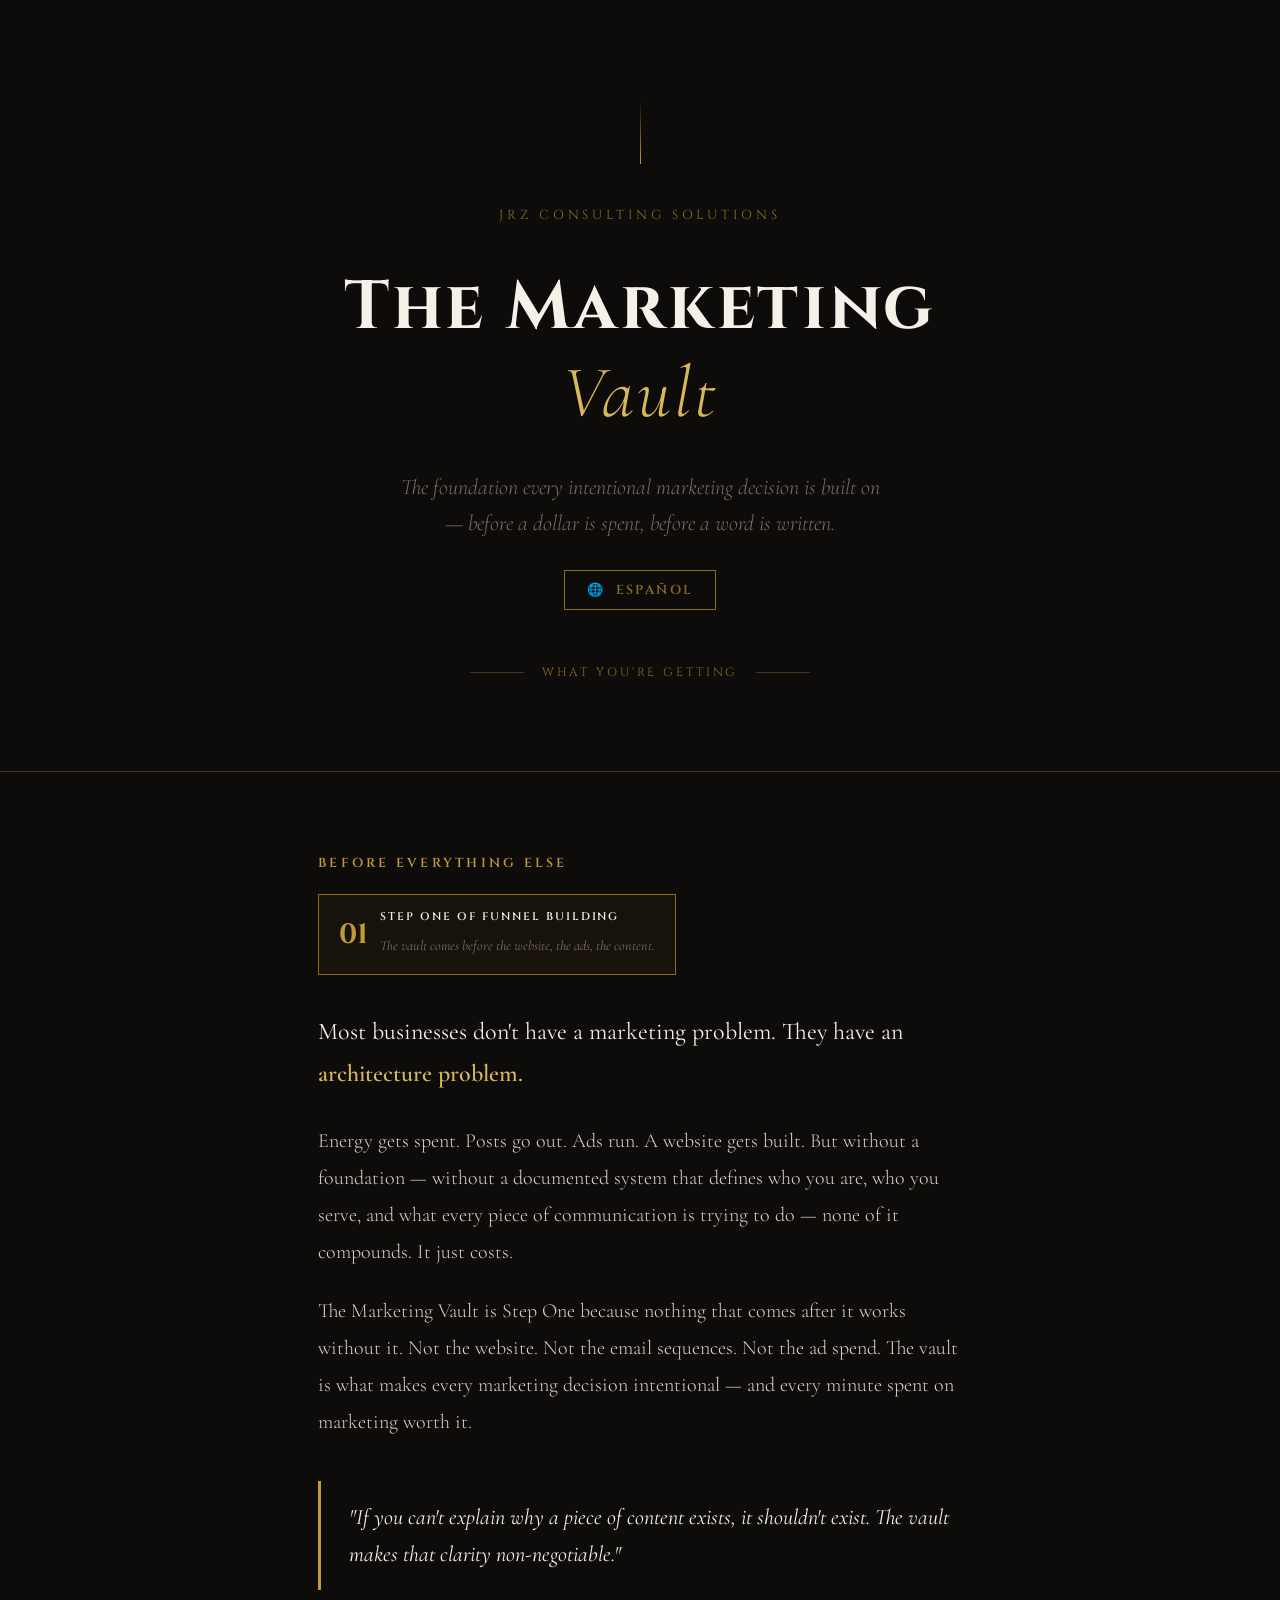
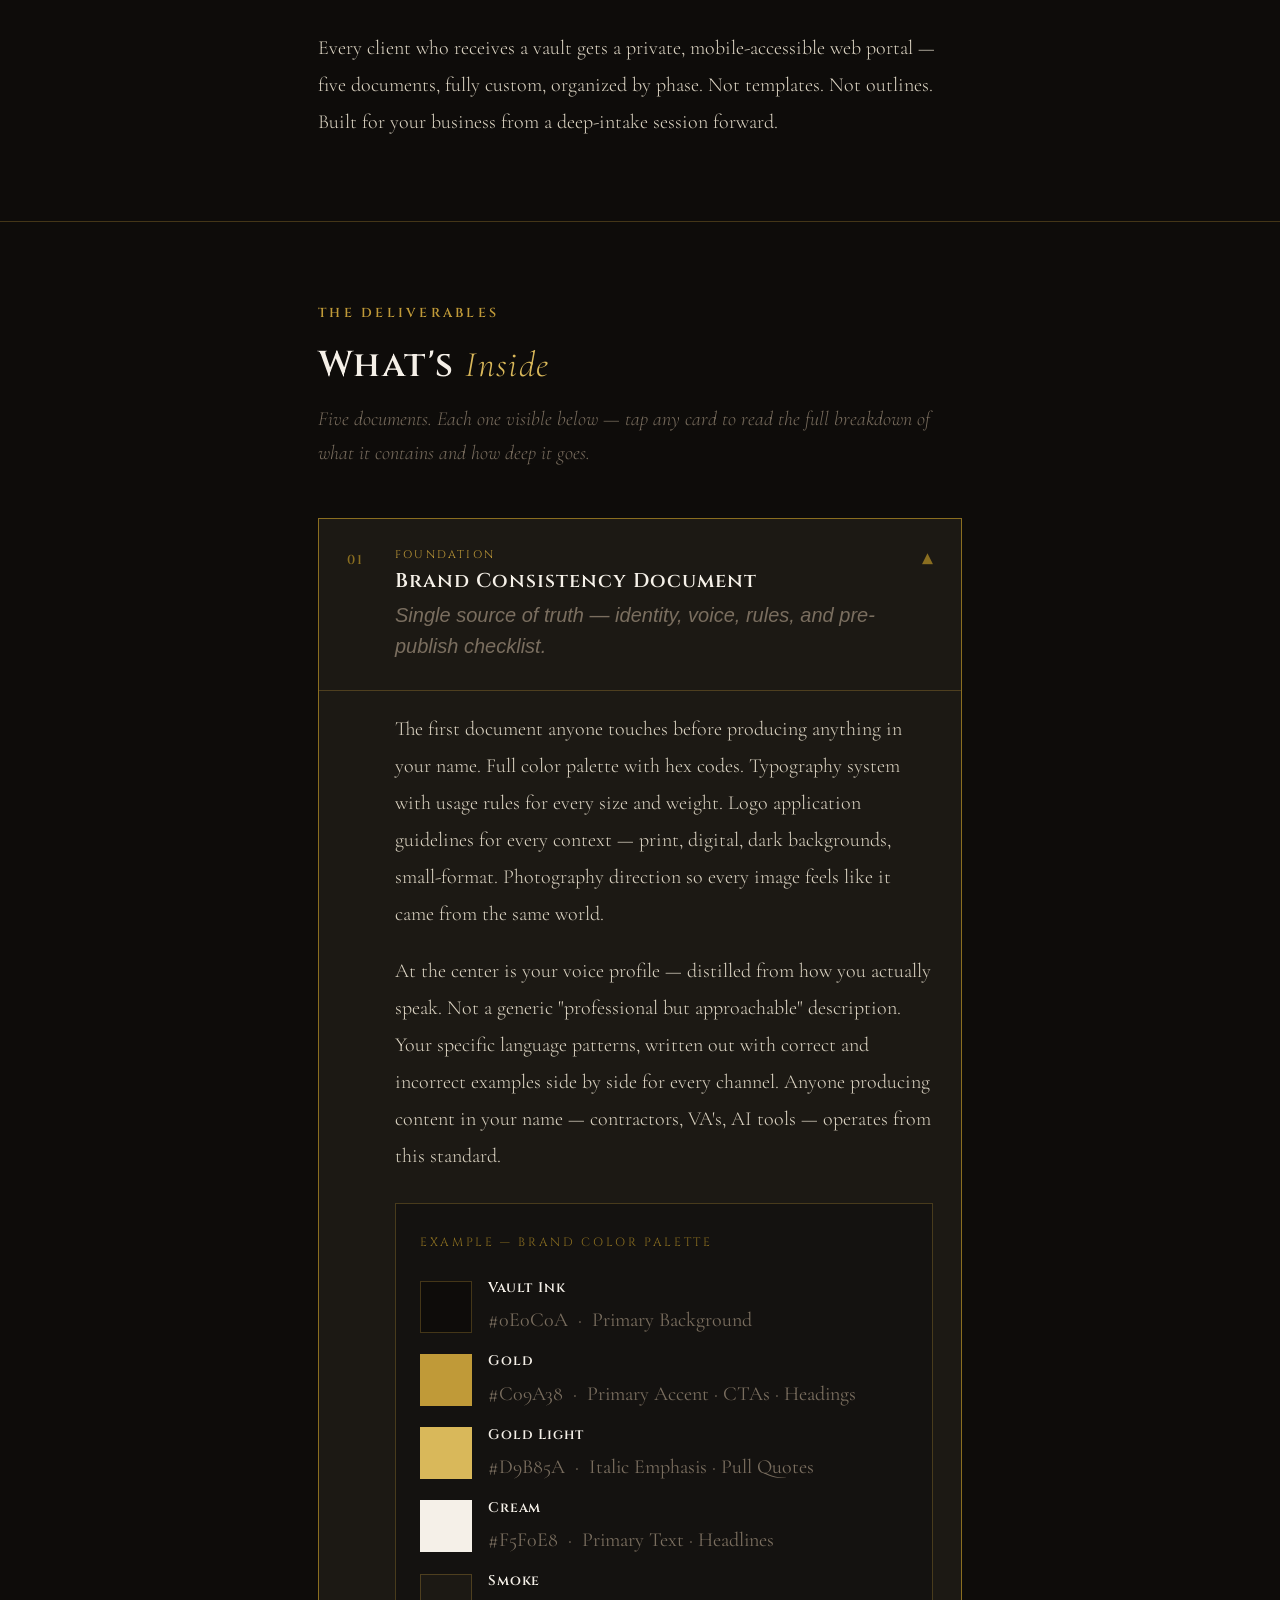
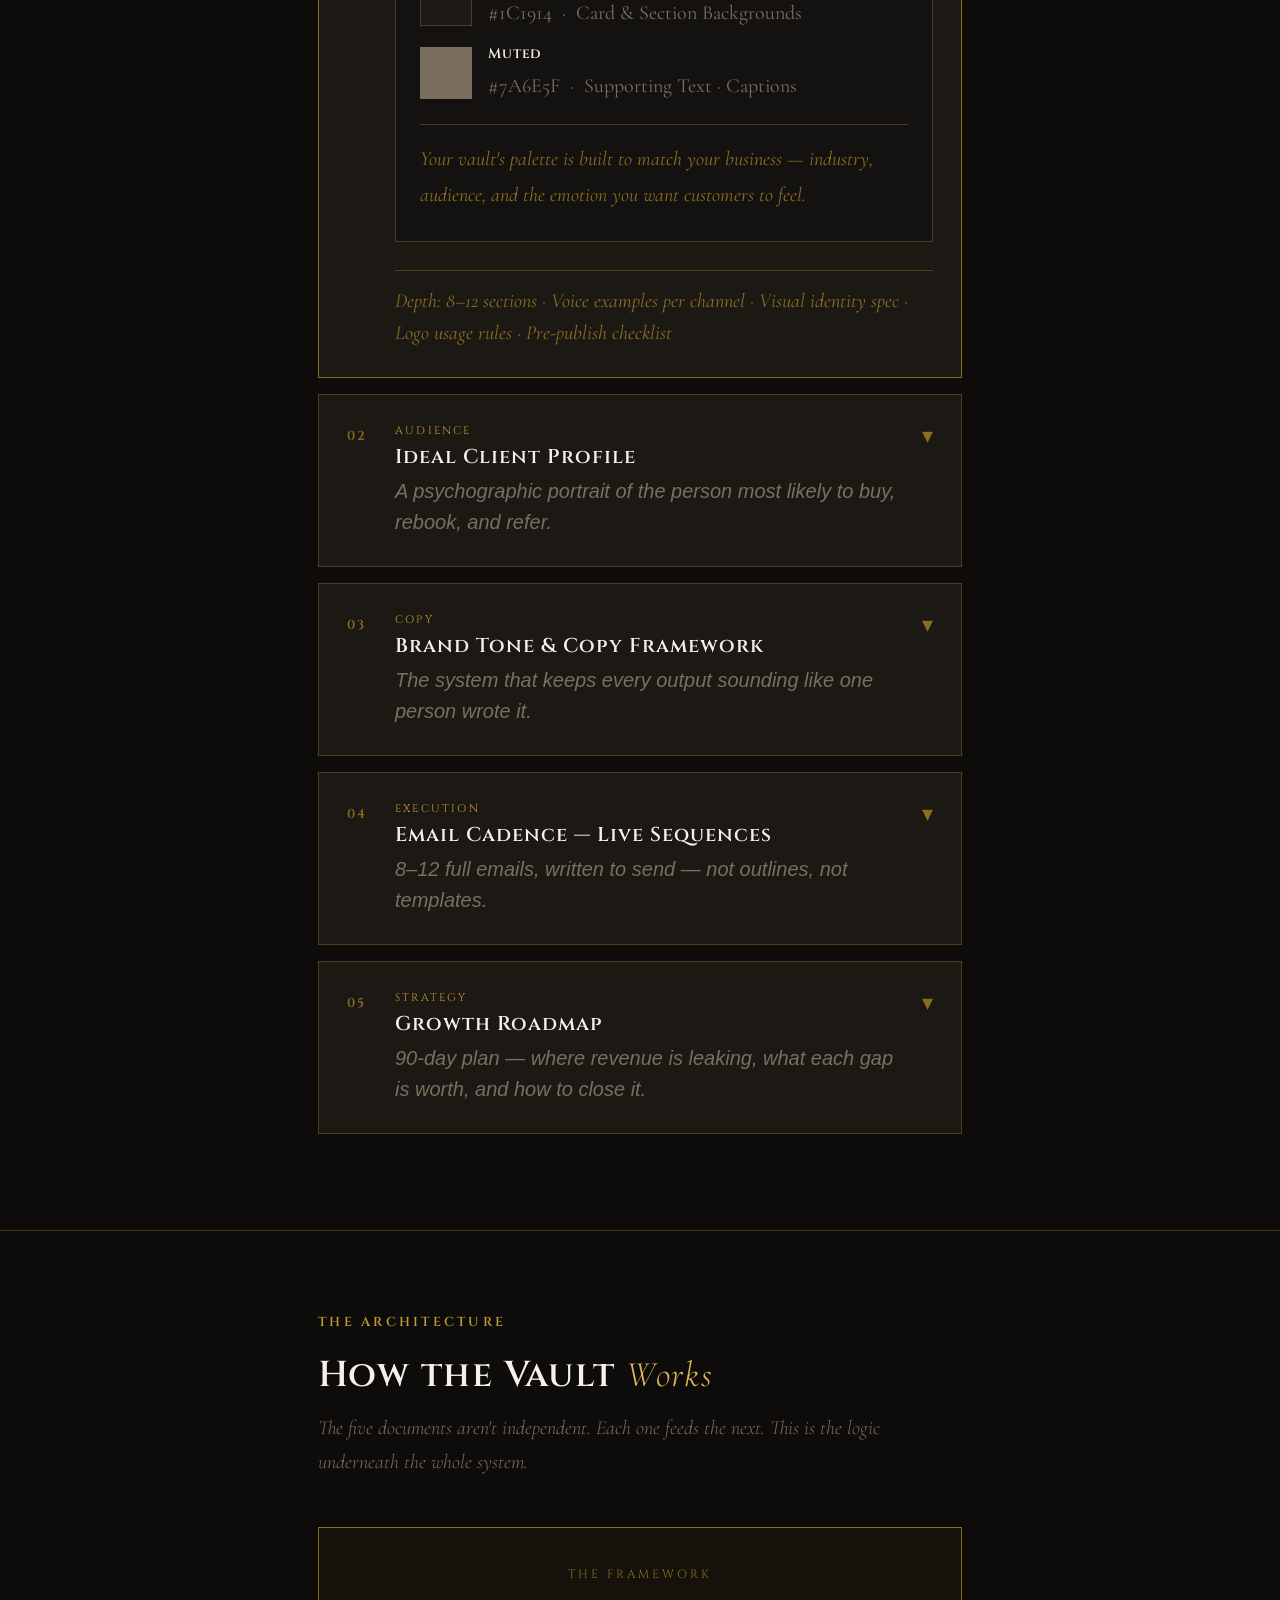
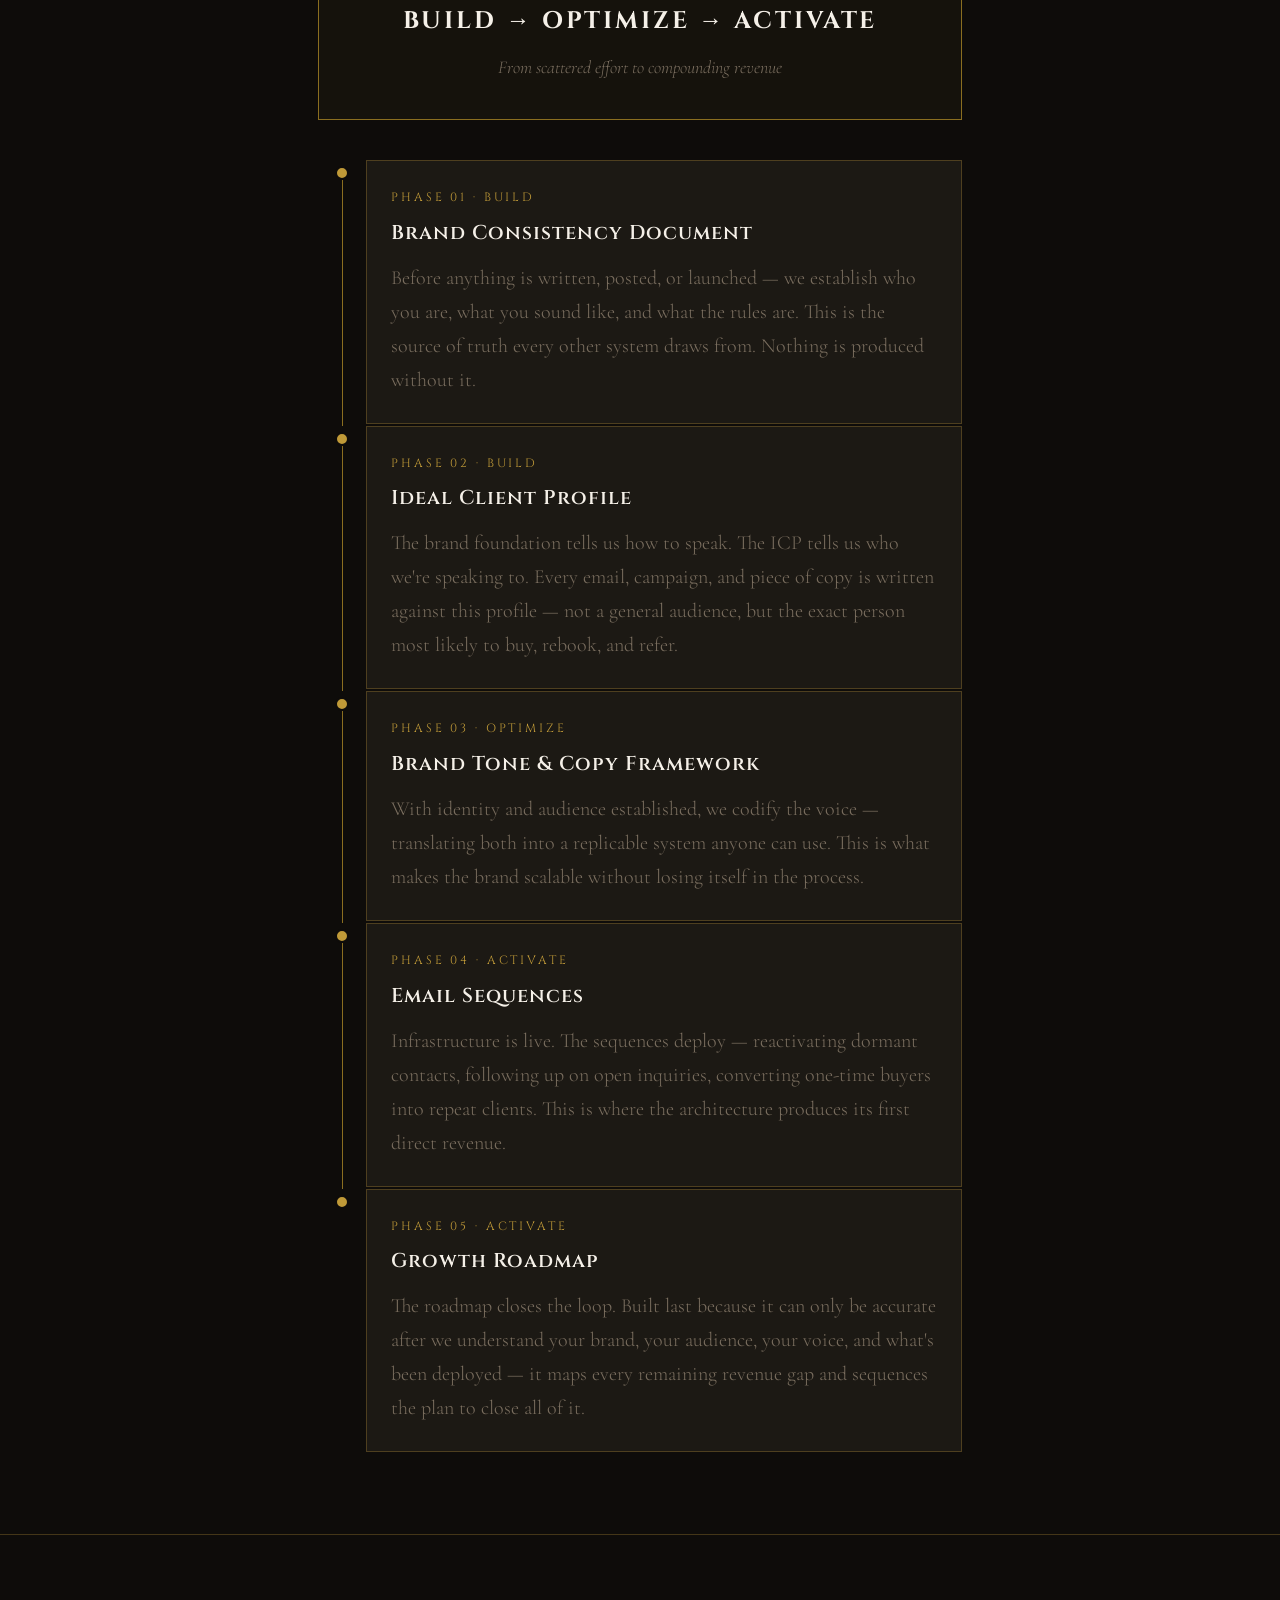
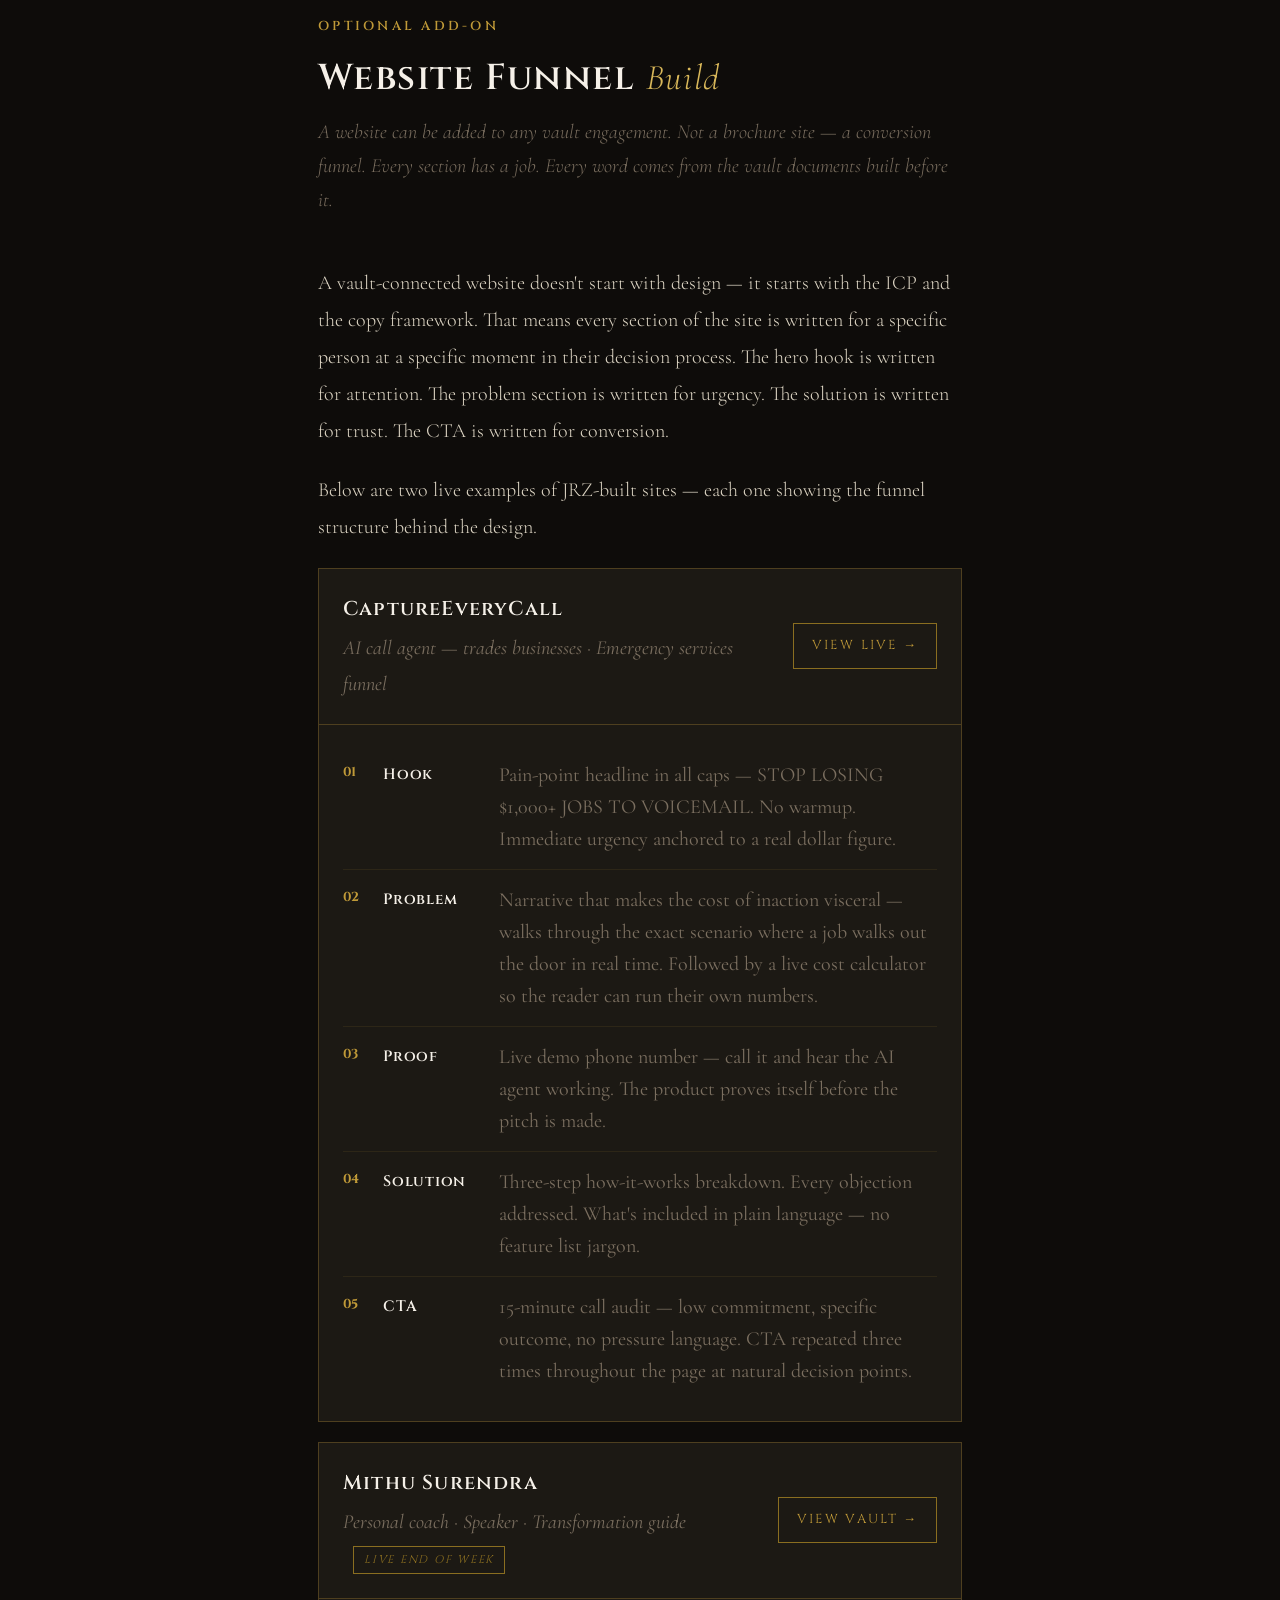
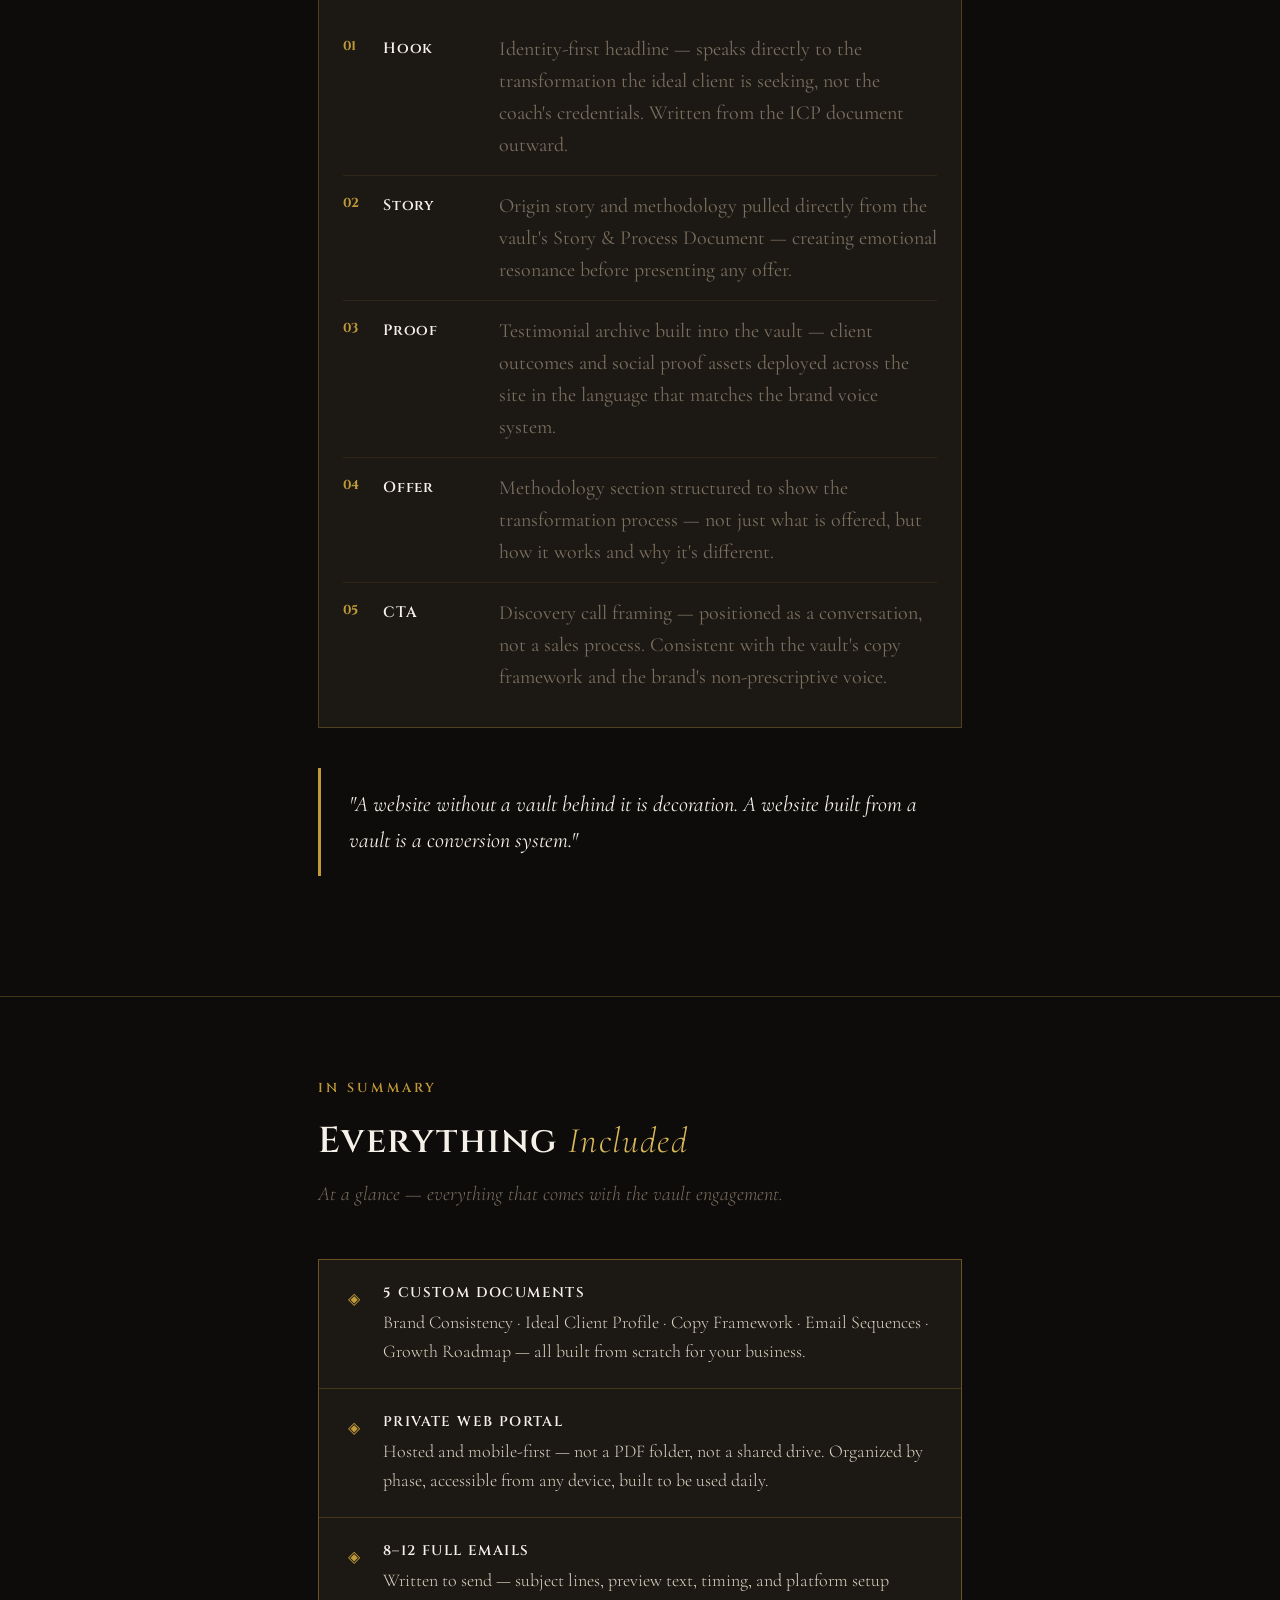
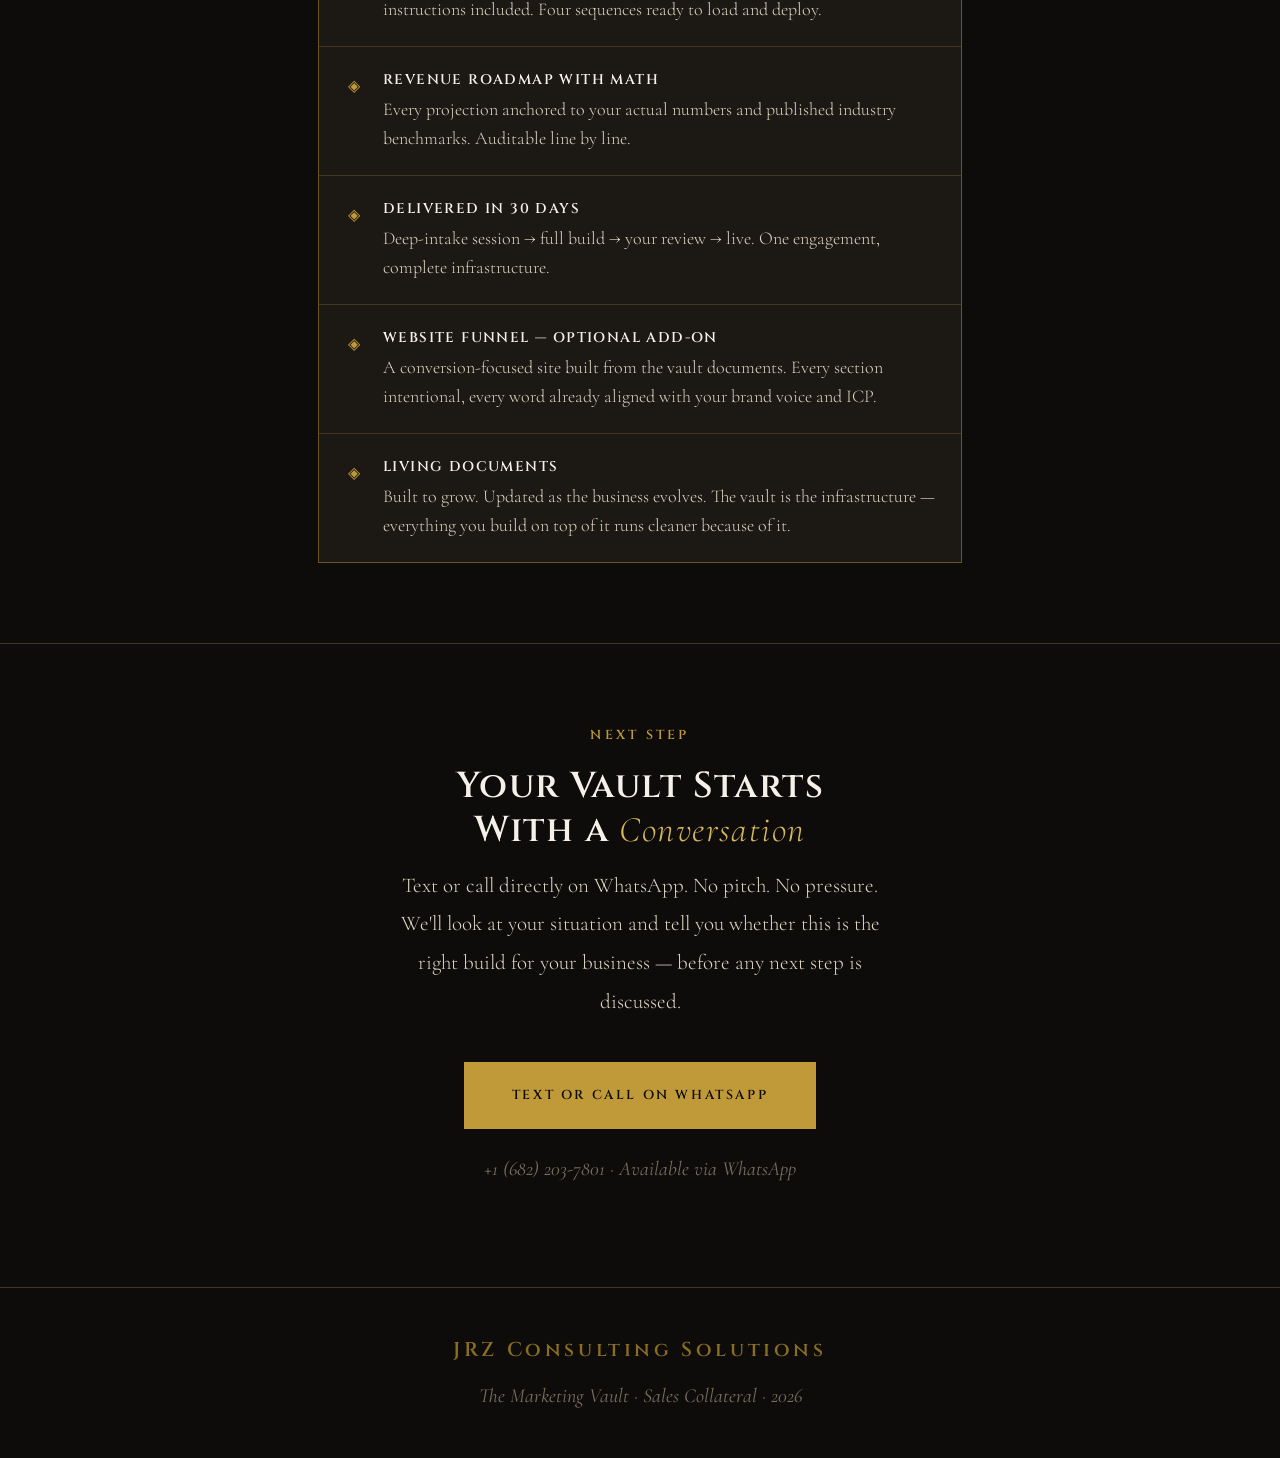
==== index.html @ b9ab41a1 "Implement mobile styles for accordion component Added mobile-specific styles for accordion component" ====
<!DOCTYPE html>
<html lang="en">
<head>
<meta charset="UTF-8"/>
<meta name="viewport" content="width=device-width, initial-scale=1.0"/>
<title>The Marketing Vault — JRZ Consulting Solutions</title>
<link href="https://fonts.googleapis.com/css2?family=Cinzel:wght@400;600;700;900&family=Cormorant+Garamond:ital,wght@0,300;0,400;0,500;0,600;1,300;1,400;1,500&display=swap" rel="stylesheet"/>
<style>
  *, *::before, *::after { box-sizing: border-box; margin: 0; padding: 0; }

  :root {
    --ink: #0e0c0a;
    --gold: #c09a38;
    --gold-light: #d9b85a;
    --gold-dim: #8a6e20;
    --gold-rule: rgba(192,154,56,0.3);
    --cream: #f5f0e8;
    --cream-dim: #ddd5c4;
    --smoke: #1c1914;
    --muted: #7a6e5f;
    --body-size: 20px;
    --lead-size: 24px;
    --small-size: 20px;
  }

  html { scroll-behavior: smooth; }

  body {
    background: var(--ink);
    color: var(--cream);
    font-family: 'Cormorant Garamond', serif;
    font-size: var(--body-size);
    line-height: 1.8;
    -webkit-font-smoothing: antialiased;
    overflow-x: hidden;
  }

  /* ── CONTAINER ── */
  .wrap {
    width: 100%;
    max-width: 700px;
    margin: 0 auto;
    padding: 0 28px;
  }

  /* ── SECTIONS ── */
  .section {
    padding: 80px 0;
    border-top: 1px solid var(--gold-rule);
  }

  .section:first-of-type { border-top: none; }

  /* ── EYEBROW ── */
  .eyebrow {
    font-family: 'Cinzel', serif;
    font-size: 13px;
    font-weight: 600;
    letter-spacing: 0.25em;
    text-transform: uppercase;
    color: var(--gold);
    display: block;
    margin-bottom: 18px;
  }

  /* ── HEADINGS ── */
  h1, h2, h3 {
    font-family: 'Cinzel', serif;
    letter-spacing: 0.04em;
    line-height: 1.2;
    color: var(--cream);
  }

  h1 {
    font-size: clamp(40px, 10vw, 68px);
    font-weight: 700;
    margin-bottom: 10px;
  }

  h1 em {
    font-family: 'Cormorant Garamond', serif;
    font-style: italic;
    font-weight: 300;
    color: var(--gold-light);
    font-size: 1.08em;
  }

  h2 {
    font-size: clamp(26px, 6vw, 36px);
    font-weight: 600;
    margin-bottom: 14px;
  }

  h2 em {
    font-family: 'Cormorant Garamond', serif;
    font-style: italic;
    font-weight: 300;
    color: var(--gold-light);
  }

  h3 {
    font-size: 20px;
    font-weight: 600;
    letter-spacing: 0.06em;
    margin-bottom: 10px;
  }

  /* ── BODY TEXT ── */
  p {
    font-size: var(--body-size);
    font-weight: 300;
    color: var(--cream-dim);
    line-height: 1.85;
    margin-bottom: 22px;
  }

  p:last-child { margin-bottom: 0; }

  .lead {
    font-size: var(--lead-size);
    font-weight: 400;
    color: var(--cream);
    line-height: 1.75;
    margin-bottom: 28px;
  }

  .lead strong {
    color: var(--gold-light);
    font-weight: 600;
  }

  .section-intro {
    font-size: 20px;
    font-style: italic;
    font-weight: 300;
    color: var(--muted);
    margin-bottom: 48px;
    line-height: 1.7;
  }

  /* ── PULL QUOTE ── */
  .pull-quote {
    border-left: 3px solid var(--gold);
    padding: 18px 0 18px 28px;
    margin: 40px 0;
  }

  .pull-quote p {
    font-size: 22px;
    font-style: italic;
    font-weight: 400;
    color: var(--cream);
    line-height: 1.65;
    margin: 0;
  }

  /* ── HERO ── */
  .hero {
    padding: 100px 0 88px;
    text-align: center;
    border-top: none;
  }

  .hero-rule {
    width: 1px;
    height: 64px;
    background: linear-gradient(to bottom, transparent, var(--gold));
    margin: 0 auto 40px;
  }

  .brand-mark {
    font-family: 'Cinzel', serif;
    font-size: 13px;
    letter-spacing: 0.3em;
    text-transform: uppercase;
    color: var(--gold-dim);
    margin-bottom: 40px;
  }

  .hero-sub {
    font-size: 22px;
    font-weight: 300;
    font-style: italic;
    color: var(--muted);
    max-width: 500px;
    margin: 32px auto 0;
    line-height: 1.65;
  }

  .divider-label {
    display: flex;
    align-items: center;
    gap: 18px;
    margin: 56px auto 0;
    max-width: 340px;
  }
  .divider-label::before,
  .divider-label::after {
    content: '';
    flex: 1;
    height: 1px;
    background: var(--gold-rule);
  }
  .divider-label span {
    font-family: 'Cinzel', serif;
    font-size: 12px;
    letter-spacing: 0.24em;
    color: var(--gold-dim);
    text-transform: uppercase;
    white-space: nowrap;
  }

  /* ── STEP ONE BADGE ── */
  .step-badge {
    display: inline-flex;
    align-items: center;
    gap: 12px;
    border: 1px solid var(--gold-dim);
    padding: 12px 20px;
    margin-bottom: 36px;
    background: rgba(192,154,56,0.05);
  }

  .step-badge-num {
    font-family: 'Cinzel', serif;
    font-size: 28px;
    font-weight: 700;
    color: var(--gold);
    line-height: 1;
  }

  .step-badge-text {
    text-align: left;
  }

  .step-badge-text strong {
    font-family: 'Cinzel', serif;
    font-size: 11px;
    font-weight: 600;
    letter-spacing: 0.18em;
    text-transform: uppercase;
    color: var(--cream);
    display: block;
  }

  .step-badge-text span {
    font-size: 14px;
    font-style: italic;
    color: var(--muted);
  }

  /* ── ACCORDION ── */
  .accordion {
    border: 1px solid var(--gold-rule);
    margin-bottom: 16px;
    background: var(--smoke);
  }

  .accordion-header {
    width: 100%;
    background: none;
    border: none;
    padding: 28px 28px;
    display: flex;
    align-items: flex-start;
    gap: 20px;
    cursor: pointer;
    text-align: left;
    transition: background 0.2s;
  }

  .accordion-header:hover {
    background: rgba(192,154,56,0.04);
  }

  .accordion-num {
    font-family: 'Cinzel', serif;
    font-size: 13px;
    font-weight: 600;
    letter-spacing: 0.18em;
    color: var(--gold-dim);
    flex-shrink: 0;
    margin-top: 4px;
    width: 28px;
  }

  .accordion-title-block {
    flex: 1;
  }

  .accordion-tag {
    font-family: 'Cinzel', serif;
    font-size: 11px;
    letter-spacing: 0.2em;
    text-transform: uppercase;
    color: var(--gold);
    display: block;
    margin-bottom: 6px;
  }

  .accordion-title {
    font-family: 'Cinzel', serif;
    font-size: 20px;
    font-weight: 600;
    letter-spacing: 0.05em;
    color: var(--cream);
    line-height: 1.3;
  }

  .accordion-summary {
    font-size: 20px;
    font-style: italic;
    color: var(--muted);
    margin-top: 6px;
    line-height: 1.55;
    font-weight: 300;
  }

  .accordion-arrow {
    font-size: 22px;
    color: var(--gold-dim);
    flex-shrink: 0;
    transition: transform 0.3s;
    margin-top: 2px;
    line-height: 1;
  }

  .accordion.open .accordion-arrow {
    transform: rotate(180deg);
  }

  .accordion.open {
    border-color: var(--gold-dim);
  }

  .accordion-body {
    display: none;
    padding: 0 28px 28px 76px;
    border-top: 1px solid var(--gold-rule);
  }

  /* ── MOBILE ACCORDION OVERRIDES ── */
  @media (max-width: 600px) {
    .accordion-header {
      padding: 28px 20px 24px 20px;
      flex-wrap: wrap;
      gap: 0;
    }

    .accordion-num {
      font-size: 11px;
      letter-spacing: 0.22em;
      color: var(--gold);
      width: 100%;
      margin-bottom: 6px;
      margin-top: 0;
    }

    .accordion-title-block {
      width: 100%;
      flex: none;
      padding-right: 0;
    }

    .accordion-tag {
      font-size: 11px;
      margin-bottom: 8px;
    }

    .accordion-title {
      font-size: 22px;
      line-height: 1.35;
    }

    .accordion-summary {
      display: none;
    }

    .accordion-arrow {
      width: 100%;
      text-align: right;
      font-size: 24px;
      margin-top: 16px;
      display: block;
    }

    .accordion-body {
      padding: 0 20px 28px 20px;
    }

    .accordion-body p {
      font-size: 20px;
    }
  }

  .accordion.open .accordion-body {
    display: block;
  }

  .accordion-body p {
    font-size: 20px;
    margin-top: 20px;
    margin-bottom: 16px;
  }

  .depth-note {
    font-size: 20px;
    font-style: italic;
    color: var(--gold-dim);
    border-top: 1px solid var(--gold-rule);
    padding-top: 14px;
    margin-top: 8px;
    line-height: 1.6;
  }

  /* ── FUNNEL SPINE ── */
  .funnel-item {
    display: flex;
    gap: 0;
    position: relative;
  }

  .funnel-spine {
    display: flex;
    flex-direction: column;
    align-items: center;
    flex-shrink: 0;
    width: 48px;
  }

  .funnel-dot {
    width: 14px;
    height: 14px;
    border-radius: 50%;
    background: var(--gold);
    border: 2px solid var(--ink);
    flex-shrink: 0;
    margin-top: 6px;
    z-index: 1;
  }

  .funnel-line {
    width: 1px;
    flex: 1;
    background: var(--gold-dim);
    min-height: 20px;
  }

  .funnel-item:last-child .funnel-line { display: none; }

  .funnel-content {
    flex: 1;
    background: var(--smoke);
    border: 1px solid var(--gold-rule);
    padding: 26px 24px;
    margin-bottom: 2px;
  }

  .funnel-phase-label {
    font-family: 'Cinzel', serif;
    font-size: 12px;
    letter-spacing: 0.24em;
    text-transform: uppercase;
    color: var(--gold);
    margin-bottom: 6px;
    display: block;
  }

  .funnel-phase-title {
    font-family: 'Cinzel', serif;
    font-size: 20px;
    font-weight: 600;
    color: var(--cream);
    margin-bottom: 10px;
    letter-spacing: 0.05em;
  }

  .funnel-content p {
    font-size: 20px;
    color: var(--muted);
    margin: 0;
    line-height: 1.7;
  }

  /* ── FRAMEWORK BOX ── */
  .framework-box {
    border: 1px solid var(--gold-dim);
    padding: 36px 28px;
    text-align: center;
    margin: 0 0 40px;
    background: rgba(192,154,56,0.04);
  }

  .framework-label {
    font-family: 'Cinzel', serif;
    font-size: 12px;
    letter-spacing: 0.24em;
    text-transform: uppercase;
    color: var(--gold-dim);
    display: block;
    margin-bottom: 14px;
  }

  .framework-name {
    font-family: 'Cinzel', serif;
    font-size: 24px;
    font-weight: 700;
    letter-spacing: 0.12em;
    color: var(--cream);
    margin-bottom: 8px;
  }

  .framework-sub {
    font-size: 18px;
    font-style: italic;
    font-weight: 300;
    color: var(--muted);
  }

  /* ── GRAPH PREVIEW ── */
  .graph-preview {
    background: var(--smoke);
    border: 1px solid var(--gold-rule);
    padding: 28px 24px;
    margin: 32px 0;
  }

  .graph-label {
    font-family: 'Cinzel', serif;
    font-size: 13px;
    letter-spacing: 0.2em;
    text-transform: uppercase;
    color: var(--gold-dim);
    margin-bottom: 20px;
    display: block;
  }

  /* Bar chart */
  .bar-chart {
    display: flex;
    align-items: flex-end;
    gap: 10px;
    height: 120px;
    margin-bottom: 12px;
  }

  .bar-wrap {
    flex: 1;
    display: flex;
    flex-direction: column;
    align-items: center;
    gap: 6px;
    height: 100%;
    justify-content: flex-end;
  }

  .bar {
    width: 100%;
    background: var(--gold-dim);
    border-radius: 2px 2px 0 0;
    transition: background 0.2s;
    position: relative;
  }

  .bar.highlight { background: var(--gold); }

  .bar-val {
    font-family: 'Cinzel', serif;
    font-size: 13px;
    color: var(--gold-light);
    font-weight: 600;
  }

  .bar-name {
    font-size: 13px;
    color: var(--muted);
    text-align: center;
    line-height: 1.3;
  }

  .graph-note {
    font-size: 20px;
    font-style: italic;
    color: var(--muted);
    margin-top: 8px;
    text-align: center;
  }

  /* Roadmap phases */
  .phase-row {
    display: flex;
    gap: 6px;
    margin-bottom: 8px;
  }

  .phase-block {
    flex: 1;
    padding: 10px 8px;
    text-align: center;
    background: rgba(192,154,56,0.08);
    border: 1px solid var(--gold-rule);
  }

  .phase-block.active {
    background: var(--gold-dim);
    border-color: var(--gold);
  }

  .phase-block-label {
    font-family: 'Cinzel', serif;
    font-size: 12px;
    letter-spacing: 0.14em;
    text-transform: uppercase;
    color: var(--cream-dim);
    display: block;
    margin-bottom: 3px;
  }

  .phase-block-val {
    font-family: 'Cinzel', serif;
    font-size: 17px;
    font-weight: 700;
    color: var(--gold-light);
  }

  /* ── WEBSITE FUNNEL SECTION ── */
  .site-example {
    border: 1px solid var(--gold-rule);
    background: var(--smoke);
    margin-bottom: 20px;
    overflow: hidden;
  }

  .site-example-header {
    padding: 22px 24px;
    display: flex;
    align-items: center;
    justify-content: space-between;
    gap: 16px;
  }

  .site-example-name {
    font-family: 'Cinzel', serif;
    font-size: 20px;
    font-weight: 600;
    color: var(--cream);
    letter-spacing: 0.06em;
  }

  .site-example-type {
    font-size: 20px;
    font-style: italic;
    color: var(--muted);
    margin-top: 3px;
  }

  .site-link-btn {
    font-family: 'Cinzel', serif;
    font-size: 13px;
    letter-spacing: 0.16em;
    text-transform: uppercase;
    color: var(--gold);
    border: 1px solid var(--gold-dim);
    padding: 10px 18px;
    text-decoration: none;
    white-space: nowrap;
    flex-shrink: 0;
    transition: background 0.2s, color 0.2s;
  }

  .site-link-btn:hover {
    background: var(--gold);
    color: var(--ink);
  }

  .site-funnel-steps {
    border-top: 1px solid var(--gold-rule);
    padding: 20px 24px;
  }

  .funnel-step-row {
    display: flex;
    align-items: flex-start;
    gap: 16px;
    padding: 14px 0;
    border-bottom: 1px solid rgba(192,154,56,0.1);
  }

  .funnel-step-row:last-child { border-bottom: none; }

  .funnel-step-num {
    font-family: 'Cinzel', serif;
    font-size: 13px;
    font-weight: 700;
    color: var(--gold);
    flex-shrink: 0;
    width: 24px;
    margin-top: 2px;
  }

  .funnel-step-name {
    font-family: 'Cinzel', serif;
    font-size: 15px;
    font-weight: 600;
    color: var(--cream);
    letter-spacing: 0.05em;
    flex-shrink: 0;
    width: 100px;
    margin-top: 2px;
  }

  .funnel-step-desc {
    font-size: 20px;
    color: var(--muted);
    line-height: 1.6;
  }

  .coming-soon-badge {
    display: inline-block;
    font-family: 'Cinzel', serif;
    font-size: 11px;
    letter-spacing: 0.16em;
    text-transform: uppercase;
    color: var(--gold-dim);
    border: 1px solid var(--gold-dim);
    padding: 3px 10px;
    margin-left: 10px;
    vertical-align: middle;
  }

  /* ── SUMMARY GRID ── */
  .summary-grid {
    display: flex;
    flex-direction: column;
    gap: 1px;
    background: var(--gold-rule);
    border: 1px solid var(--gold-rule);
    margin-top: 40px;
  }

  .summary-row {
    display: flex;
    align-items: flex-start;
    gap: 18px;
    padding: 22px 24px;
    background: var(--smoke);
  }

  .summary-icon {
    color: var(--gold);
    font-size: 16px;
    flex-shrink: 0;
    margin-top: 3px;
    width: 22px;
    text-align: center;
  }

  .summary-text {
    font-size: 18px;
    font-weight: 300;
    color: var(--cream-dim);
    line-height: 1.6;
  }

  .summary-text strong {
    font-family: 'Cinzel', serif;
    font-size: 14px;
    font-weight: 600;
    letter-spacing: 0.1em;
    text-transform: uppercase;
    color: var(--cream);
    display: block;
    margin-bottom: 4px;
  }

  /* ── CTA ── */
  .cta-section {
    text-align: center;
    padding: 80px 0 100px;
    border-top: 1px solid var(--gold-rule);
  }

  .cta-section p {
    max-width: 500px;
    margin: 0 auto 40px;
    font-size: 21px;
    color: var(--cream-dim);
  }

  .cta-btn {
    display: inline-block;
    font-family: 'Cinzel', serif;
    font-size: 13px;
    font-weight: 600;
    letter-spacing: 0.2em;
    text-transform: uppercase;
    color: var(--ink);
    background: var(--gold);
    padding: 22px 48px;
    text-decoration: none;
    transition: background 0.2s;
  }

  .cta-btn:hover { background: var(--gold-light); }

  .cta-note {
    display: block;
    font-size: 20px;
    font-style: italic;
    color: var(--muted);
    margin-top: 22px;
  }

  /* ── FOOTER ── */
  .footer {
    border-top: 1px solid var(--gold-rule);
    padding: 44px 0;
    text-align: center;
  }

  .footer-brand {
    font-family: 'Cinzel', serif;
    font-size: 20px;
    font-weight: 600;
    letter-spacing: 0.18em;
    color: var(--gold-dim);
    margin-bottom: 10px;
  }

  .footer-note {
    font-size: 20px;
    color: var(--muted);
    font-style: italic;
  }

  /* ── INLINE RULE ── */
  .rule {
    width: 48px;
    height: 1px;
    background: var(--gold-dim);
    margin: 44px 0;
  }
</style>
</head>
<body>

<!-- ═══════════════════════════════════ HERO -->
<section class="section hero">
  <div class="wrap">
    <div class="hero-rule"></div>
    <div class="brand-mark">JRZ Consulting Solutions</div>
    <h1>The Marketing<br><em>Vault</em></h1>
    <p class="hero-sub">The foundation every intentional marketing decision is built on — before a dollar is spent, before a word is written.</p>
    <div style="margin-top:28px;">
      <a href="espanol/index.html" style="font-family:'Cinzel',serif; font-size:13px; font-weight:600; letter-spacing:0.18em; text-transform:uppercase; color:var(--gold-dim); border:1px solid var(--gold-dim); padding:10px 22px; text-decoration:none; transition:color 0.2s, border-color 0.2s;">🌐 &nbsp;Español</a>
    </div>
    <div class="divider-label"><span>What You're Getting</span></div>
  </div>
</section>

<!-- ═══════════════════════════════════ STEP ONE -->
<section class="section">
  <div class="wrap">
    <span class="eyebrow">Before Everything Else</span>

    <div class="step-badge">
      <div class="step-badge-num">01</div>
      <div class="step-badge-text">
        <strong>Step One of Funnel Building</strong>
        <span>The vault comes before the website, the ads, the content.</span>
      </div>
    </div>

    <p class="lead">Most businesses don't have a marketing problem. They have an <strong>architecture problem.</strong></p>

    <p>Energy gets spent. Posts go out. Ads run. A website gets built. But without a foundation — without a documented system that defines who you are, who you serve, and what every piece of communication is trying to do — none of it compounds. It just costs.</p>

    <p>The Marketing Vault is Step One because nothing that comes after it works without it. Not the website. Not the email sequences. Not the ad spend. The vault is what makes every marketing decision intentional — and every minute spent on marketing worth it.</p>

    <div class="pull-quote">
      <p>"If you can't explain why a piece of content exists, it shouldn't exist. The vault makes that clarity non-negotiable."</p>
    </div>

    <p>Every client who receives a vault gets a private, mobile-accessible web portal — five documents, fully custom, organized by phase. Not templates. Not outlines. Built for your business from a deep-intake session forward.</p>
  </div>
</section>

<!-- ═══════════════════════════════════ DELIVERABLES -->
<section class="section">
  <div class="wrap">
    <span class="eyebrow">The Deliverables</span>
    <h2>What's <em>Inside</em></h2>
    <p class="section-intro">Five documents. Each one visible below — tap any card to read the full breakdown of what it contains and how deep it goes.</p>

    <!-- 01 -->
    <div class="accordion open" id="acc1">
      <button class="accordion-header" onclick="toggle('acc1')">
        <span class="accordion-num">01</span>
        <div class="accordion-title-block">
          <span class="accordion-tag">Foundation</span>
          <div class="accordion-title">Brand Consistency Document</div>
          <div class="accordion-summary">Single source of truth — identity, voice, rules, and pre-publish checklist.</div>
        </div>
        <span class="accordion-arrow">▾</span>
      </button>
      <div class="accordion-body">
        <p>The first document anyone touches before producing anything in your name. Full color palette with hex codes. Typography system with usage rules for every size and weight. Logo application guidelines for every context — print, digital, dark backgrounds, small-format. Photography direction so every image feels like it came from the same world.</p>
        <p>At the center is your voice profile — distilled from how you actually speak. Not a generic "professional but approachable" description. Your specific language patterns, written out with correct and incorrect examples side by side for every channel. Anyone producing content in your name — contractors, VA's, AI tools — operates from this standard.</p>

        <!-- COLOR SCHEME EXAMPLE -->
        <div style="margin: 28px 0; border: 1px solid var(--gold-rule); background: #141210; padding: 28px 24px;">
          <span style="font-family:'Cinzel',serif; font-size:12px; letter-spacing:0.22em; text-transform:uppercase; color:var(--gold-dim); display:block; margin-bottom:22px;">Example — Brand Color Palette</span>

          <!-- Swatch row -->
          <div style="display:flex; flex-direction:column; gap:10px;">

            <div style="display:flex; align-items:center; gap:16px;">
              <div style="width:52px; height:52px; background:#0e0c0a; border:1px solid var(--gold-rule); flex-shrink:0;"></div>
              <div>
                <div style="font-family:'Cinzel',serif; font-size:14px; font-weight:600; color:var(--cream); letter-spacing:0.06em;">Vault Ink</div>
                <div style="font-size:20px; color:var(--muted); margin-top:2px;">#0E0C0A &nbsp;·&nbsp; Primary Background</div>
              </div>
            </div>

            <div style="display:flex; align-items:center; gap:16px;">
              <div style="width:52px; height:52px; background:#c09a38; flex-shrink:0;"></div>
              <div>
                <div style="font-family:'Cinzel',serif; font-size:14px; font-weight:600; color:var(--cream); letter-spacing:0.06em;">Gold</div>
                <div style="font-size:20px; color:var(--muted); margin-top:2px;">#C09A38 &nbsp;·&nbsp; Primary Accent · CTAs · Headings</div>
              </div>
            </div>

            <div style="display:flex; align-items:center; gap:16px;">
              <div style="width:52px; height:52px; background:#d9b85a; flex-shrink:0;"></div>
              <div>
                <div style="font-family:'Cinzel',serif; font-size:14px; font-weight:600; color:var(--cream); letter-spacing:0.06em;">Gold Light</div>
                <div style="font-size:20px; color:var(--muted); margin-top:2px;">#D9B85A &nbsp;·&nbsp; Italic Emphasis · Pull Quotes</div>
              </div>
            </div>

            <div style="display:flex; align-items:center; gap:16px;">
              <div style="width:52px; height:52px; background:#f5f0e8; flex-shrink:0;"></div>
              <div>
                <div style="font-family:'Cinzel',serif; font-size:14px; font-weight:600; color:var(--cream); letter-spacing:0.06em;">Cream</div>
                <div style="font-size:20px; color:var(--muted); margin-top:2px;">#F5F0E8 &nbsp;·&nbsp; Primary Text · Headlines</div>
              </div>
            </div>

            <div style="display:flex; align-items:center; gap:16px;">
              <div style="width:52px; height:52px; background:#1c1914; border:1px solid var(--gold-rule); flex-shrink:0;"></div>
              <div>
                <div style="font-family:'Cinzel',serif; font-size:14px; font-weight:600; color:var(--cream); letter-spacing:0.06em;">Smoke</div>
                <div style="font-size:20px; color:var(--muted); margin-top:2px;">#1C1914 &nbsp;·&nbsp; Card & Section Backgrounds</div>
              </div>
            </div>

            <div style="display:flex; align-items:center; gap:16px;">
              <div style="width:52px; height:52px; background:#7a6e5f; flex-shrink:0;"></div>
              <div>
                <div style="font-family:'Cinzel',serif; font-size:14px; font-weight:600; color:var(--cream); letter-spacing:0.06em;">Muted</div>
                <div style="font-size:20px; color:var(--muted); margin-top:2px;">#7A6E5F &nbsp;·&nbsp; Supporting Text · Captions</div>
              </div>
            </div>

          </div>
          <div style="font-size:20px; font-style:italic; color:var(--gold-dim); margin-top:20px; padding-top:16px; border-top:1px solid var(--gold-rule);">Your vault's palette is built to match your business — industry, audience, and the emotion you want customers to feel.</div>
        </div>

        <div class="depth-note">Depth: 8–12 sections · Voice examples per channel · Visual identity spec · Logo usage rules · Pre-publish checklist</div>
      </div>
    </div>

    <!-- 02 -->
    <div class="accordion" id="acc2">
      <button class="accordion-header" onclick="toggle('acc2')">
        <span class="accordion-num">02</span>
        <div class="accordion-title-block">
          <span class="accordion-tag">Audience</span>
          <div class="accordion-title">Ideal Client Profile</div>
          <div class="accordion-summary">A psychographic portrait of the person most likely to buy, rebook, and refer.</div>
        </div>
        <span class="accordion-arrow">▾</span>
      </button>
      <div class="accordion-body">
        <p>Not a demographic description. A deep portrait of the specific person most likely to say yes, pay on time, and send three more clients your way. This document maps the emotional context your ideal client is in when they start searching — what they're afraid of, what they've already tried, what they secretly want to hear, and what finally makes them pull the trigger.</p>
        <p>Covers two to three distinct client segments, each with their own emotional arc, decision triggers, and objection set. Written in the language your ideal client uses to describe themselves — because that's the language that converts in copy, in ads, and in every sales conversation.</p>

        <!-- ICP VISUAL — Business Owner looking at this vault -->
        <div style="margin:28px 0; background:#141210; border:1px solid var(--gold-rule); padding:28px 24px;">
          <span style="font-family:'Cinzel',serif; font-size:12px; letter-spacing:0.22em; text-transform:uppercase; color:var(--gold-dim); display:block; margin-bottom:6px;">Example — Ideal Client Profile</span>
          <div style="font-family:'Cinzel',serif; font-size:20px; font-weight:600; color:var(--cream); margin-bottom:4px;">The Business Owner Considering This Vault</div>
          <div style="font-size:20px; font-style:italic; color:var(--muted); margin-bottom:24px;">Small to mid-size business · $150K–$1M revenue · Has tried marketing before</div>

          <!-- Four quadrants stacked -->
          <div style="display:flex; flex-direction:column; gap:12px;">

            <!-- Fears -->
            <div style="background:rgba(192,154,56,0.05); border-left:3px solid #8a3a2a; padding:18px 20px;">
              <div style="font-family:'Cinzel',serif; font-size:13px; letter-spacing:0.18em; text-transform:uppercase; color:#c4583e; margin-bottom:12px;">What They're Afraid Of</div>
              <div style="display:flex; flex-direction:column; gap:8px;">
                <div style="font-size:20px; color:var(--cream-dim);">· Spending money on marketing that doesn't work — again</div>
                <div style="font-size:20px; color:var(--cream-dim);">· Looking unprofessional or inconsistent to potential clients</div>
                <div style="font-size:20px; color:var(--cream-dim);">· Not knowing what's actually working or why</div>
                <div style="font-size:20px; color:var(--cream-dim);">· A competitor catching up while they're still figuring it out</div>
                <div style="font-size:20px; color:var(--cream-dim);">· Handing their brand to someone who doesn't understand it</div>
              </div>
            </div>

            <!-- The phrases they use -->
            <div style="background:rgba(192,154,56,0.05); border-left:3px solid var(--gold-dim); padding:18px 20px;">
              <div style="font-family:'Cinzel',serif; font-size:13px; letter-spacing:0.18em; text-transform:uppercase; color:var(--gold); margin-bottom:12px;">Words That Come Out of Their Mouth</div>
              <div style="display:flex; flex-direction:column; gap:8px;">
                <div style="font-size:20px; color:var(--cream-dim); font-style:italic;">"I know I need to do something with my marketing, I just don't know where to start."</div>
                <div style="font-size:20px; color:var(--cream-dim); font-style:italic;">"We've tried posting but nothing seems to stick."</div>
                <div style="font-size:20px; color:var(--cream-dim); font-style:italic;">"I feel like we look scattered — like there's no brand."</div>
                <div style="font-size:20px; color:var(--cream-dim); font-style:italic;">"I just need someone to tell me what to actually do."</div>
                <div style="font-size:20px; color:var(--cream-dim); font-style:italic;">"I want to grow but I don't want to spend a fortune to find out it didn't work."</div>
              </div>
            </div>

            <!-- Psychology -->
            <div style="background:rgba(192,154,56,0.05); border-left:3px solid #4a7a5a; padding:18px 20px;">
              <div style="font-family:'Cinzel',serif; font-size:13px; letter-spacing:0.18em; text-transform:uppercase; color:#6ab887; margin-bottom:12px;">What's Happening Psychologically</div>
              <div style="display:flex; flex-direction:column; gap:8px;">
                <div style="font-size:20px; color:var(--cream-dim);">· They've been burned before — trust is earned, not assumed</div>
                <div style="font-size:20px; color:var(--cream-dim);">· They're capable and proud — they don't want to feel sold to</div>
                <div style="font-size:20px; color:var(--cream-dim);">· They're overwhelmed, not incompetent — they need clarity, not criticism</div>
                <div style="font-size:20px; color:var(--cream-dim);">· They respect systems — show the process and they relax</div>
                <div style="font-size:20px; color:var(--cream-dim);">· They want proof before commitment — examples close this sale</div>
              </div>
            </div>

            <!-- Decision triggers -->
            <div style="background:rgba(192,154,56,0.05); border-left:3px solid var(--gold); padding:18px 20px;">
              <div style="font-family:'Cinzel',serif; font-size:13px; letter-spacing:0.18em; text-transform:uppercase; color:var(--gold-light); margin-bottom:12px;">What Makes Them Say Yes</div>
              <div style="display:flex; flex-direction:column; gap:8px;">
                <div style="font-size:20px; color:var(--cream-dim);">· Seeing a real example of the work — not a pitch deck</div>
                <div style="font-size:20px; color:var(--cream-dim);">· A clear deliverable list with no ambiguity about what they're getting</div>
                <div style="font-size:20px; color:var(--cream-dim);">· The process explained in plain language, step by step</div>
                <div style="font-size:20px; color:var(--cream-dim);">· Someone who understands their industry without being asked</div>
                <div style="font-size:20px; color:var(--cream-dim);">· Low-friction first step — a conversation, not a contract</div>
              </div>
            </div>

          </div>
          <div style="font-size:20px; font-style:italic; color:var(--gold-dim); margin-top:20px; padding-top:16px; border-top:1px solid var(--gold-rule);">Your ICP is built the same way — from real language, real fears, real triggers — for your specific buyer.</div>
        </div>

        <div class="depth-note">Depth: 2–3 segments · Emotional context mapping · Search intent analysis · Objection inventory · Decision trigger profile</div>
      </div>
    </div>

    <!-- 03 -->
    <div class="accordion" id="acc3">
      <button class="accordion-header" onclick="toggle('acc3')">
        <span class="accordion-num">03</span>
        <div class="accordion-title-block">
          <span class="accordion-tag">Copy</span>
          <div class="accordion-title">Brand Tone & Copy Framework</div>
          <div class="accordion-summary">The system that keeps every output sounding like one person wrote it.</div>
        </div>
        <span class="accordion-arrow">▾</span>
      </button>
      <div class="accordion-body">
        <p>The document that eliminates the feeling that your social media posts, your email sequences, and your website homepage were written by three different people. Four voice axes define your tone. Writing rules for email, social media, and web. Side-by-side correct and incorrect examples for every channel.</p>
        <p>Once this is built, anyone producing content in your name operates from a single standard. The voice is portable — it moves across AI tools, freelancers, and platforms without diluting what makes your brand recognizable.</p>

        <!-- SOCIAL MEDIA SIDE BY SIDE -->
        <div style="margin:28px 0; background:#141210; border:1px solid var(--gold-rule); padding:28px 24px;">
          <span style="font-family:'Cinzel',serif; font-size:12px; letter-spacing:0.22em; text-transform:uppercase; color:var(--gold-dim); display:block; margin-bottom:20px;">Example — Social Media Post · On-Brand vs Off-Brand</span>

          <div style="display:flex; flex-direction:column; gap:12px;">

            <!-- OFF BRAND -->
            <div style="border:1px solid #6b2222; background:rgba(107,34,34,0.12); padding:20px;">
              <div style="font-family:'Cinzel',serif; font-size:12px; letter-spacing:0.18em; text-transform:uppercase; color:#c45555; margin-bottom:12px;">✗ &nbsp;Off-Brand</div>
              <div style="font-size:20px; color:var(--cream-dim); line-height:1.7; font-style:italic;">"🚀 Exciting news!! We're thrilled to announce our AMAZING new marketing packages designed to SKYROCKET your business growth!! Don't miss out — limited spots available! Book NOW before they're gone!! 🔥🔥"</div>
              <div style="margin-top:14px; padding-top:12px; border-top:1px solid rgba(107,34,34,0.4);">
                <div style="font-size:20px; color:#c45555;">Why it fails: Generic urgency. Emojis as substitutes for substance. Could be any business, anywhere. The reader feels sold to — not spoken to.</div>
              </div>
            </div>

            <!-- ON BRAND -->
            <div style="border:1px solid #2a5a3a; background:rgba(42,90,58,0.12); padding:20px;">
              <div style="font-family:'Cinzel',serif; font-size:12px; letter-spacing:0.18em; text-transform:uppercase; color:#6ab887; margin-bottom:12px;">✓ &nbsp;On-Brand</div>
              <div style="font-size:20px; color:var(--cream-dim); line-height:1.7; font-style:italic;">"Most businesses have a marketing problem. We've found it's actually an architecture problem — scattered energy, no system, no way to know what's working. The vault fixes the architecture. Everything else gets easier from there. If that sounds familiar, let's talk."</div>
              <div style="margin-top:14px; padding-top:12px; border-top:1px solid rgba(42,90,58,0.4);">
                <div style="font-size:20px; color:#6ab887;">Why it works: Speaks to the reader's actual experience. No pressure. One clear idea. Sounds like a person who knows their work — not a brand that wants your money.</div>
              </div>
            </div>

          </div>

          <!-- Platform row -->
          <div style="margin-top:20px; padding-top:18px; border-top:1px solid var(--gold-rule);">
            <div style="font-family:'Cinzel',serif; font-size:12px; letter-spacing:0.18em; text-transform:uppercase; color:var(--gold-dim); margin-bottom:12px;">The same rules — applied across every platform</div>
            <div style="display:flex; flex-wrap:wrap; gap:8px;">
              <span style="font-size:20px; color:var(--cream-dim); border:1px solid var(--gold-rule); padding:6px 14px;">Instagram</span>
              <span style="font-size:20px; color:var(--cream-dim); border:1px solid var(--gold-rule); padding:6px 14px;">Facebook</span>
              <span style="font-size:20px; color:var(--cream-dim); border:1px solid var(--gold-rule); padding:6px 14px;">LinkedIn</span>
              <span style="font-size:20px; color:var(--cream-dim); border:1px solid var(--gold-rule); padding:6px 14px;">Google Business</span>
              <span style="font-size:20px; color:var(--cream-dim); border:1px solid var(--gold-rule); padding:6px 14px;">Email</span>
              <span style="font-size:20px; color:var(--cream-dim); border:1px solid var(--gold-rule); padding:6px 14px;">SMS</span>
            </div>
          </div>
          <div style="font-size:20px; font-style:italic; color:var(--gold-dim); margin-top:16px; padding-top:16px; border-top:1px solid var(--gold-rule);">Your copy framework is written for your voice — not a generic brand standard.</div>
        </div>

        <div class="depth-note">Depth: Four-axis tone model · Channel rules · Correct/incorrect examples · Subject line guidelines · CTA language bank</div>
      </div>
    </div>

    <!-- 04 -->
    <div class="accordion" id="acc4">
      <button class="accordion-header" onclick="toggle('acc4')">
        <span class="accordion-num">04</span>
        <div class="accordion-title-block">
          <span class="accordion-tag">Execution</span>
          <div class="accordion-title">Email Cadence — Live Sequences</div>
          <div class="accordion-summary">8–12 full emails, written to send — not outlines, not templates.</div>
        </div>
        <span class="accordion-arrow">▾</span>
      </button>
      <div class="accordion-body">
        <p>This is where strategy becomes money. Typically four sequences, eight to twelve emails total — written, sequenced, and ready to load into your email platform. Subject lines. Preview text. Send timing. Platform setup instructions. Full copy that's ready to go on day one.</p>
        <p>Standard sequences: new inquiry follow-up, dormant lead reactivation, post-service upsell, and repeat customer / referral prompt. Every sequence is built around your customer's actual emotional state at that moment in the journey — not generic "just checking in" language.</p>

        <!-- EMAIL CADENCE LOGIC FLOW -->
        <div style="margin:28px 0; background:#141210; border:1px solid var(--gold-rule); padding:28px 24px;">
          <span style="font-family:'Cinzel',serif; font-size:12px; letter-spacing:0.22em; text-transform:uppercase; color:var(--gold-dim); display:block; margin-bottom:24px;">Example — Email Cadence Logic Flow</span>

          <!-- TRIGGER -->
          <div style="text-align:center; margin-bottom:8px;">
            <div style="display:inline-block; background:var(--gold); padding:10px 24px;">
              <span style="font-family:'Cinzel',serif; font-size:14px; font-weight:700; color:var(--ink); letter-spacing:0.1em;">NEW INQUIRY RECEIVED</span>
            </div>
          </div>
          <div style="text-align:center; font-size:22px; color:var(--gold-dim); margin-bottom:8px;">↓</div>

          <!-- EMAIL 1 -->
          <div style="background:rgba(192,154,56,0.08); border:1px solid var(--gold-dim); padding:14px 18px; margin-bottom:4px;">
            <div style="display:flex; justify-content:space-between; align-items:center; flex-wrap:wrap; gap:8px;">
              <div>
                <span style="font-family:'Cinzel',serif; font-size:12px; color:var(--gold); letter-spacing:0.14em; text-transform:uppercase;">Email 1</span>
                <div style="font-size:20px; color:var(--cream); margin-top:3px;">Immediate response — confirm receipt, set expectations, build warmth</div>
              </div>
              <span style="font-size:20px; color:var(--muted); white-space:nowrap;">Day 0</span>
            </div>
          </div>
          <div style="text-align:center; font-size:22px; color:var(--gold-dim); margin:4px 0;">↓</div>

          <!-- EMAIL 2 -->
          <div style="background:rgba(192,154,56,0.08); border:1px solid var(--gold-dim); padding:14px 18px; margin-bottom:4px;">
            <div style="display:flex; justify-content:space-between; align-items:center; flex-wrap:wrap; gap:8px;">
              <div>
                <span style="font-family:'Cinzel',serif; font-size:12px; color:var(--gold); letter-spacing:0.14em; text-transform:uppercase;">Email 2</span>
                <div style="font-size:20px; color:var(--cream); margin-top:3px;">Value touch — share a relevant example, reduce risk, build credibility</div>
              </div>
              <span style="font-size:20px; color:var(--muted); white-space:nowrap;">Day 2</span>
            </div>
          </div>
          <div style="text-align:center; font-size:22px; color:var(--gold-dim); margin:4px 0;">↓</div>

          <!-- BRANCH POINT -->
          <div style="background:#1a1410; border:1px solid var(--gold-rule); padding:14px 18px; margin-bottom:4px; text-align:center;">
            <span style="font-family:'Cinzel',serif; font-size:12px; letter-spacing:0.16em; text-transform:uppercase; color:var(--gold-dim);">Did they respond?</span>
          </div>

          <!-- YES / NO branch -->
          <div style="display:flex; gap:8px; margin-bottom:4px;">
            <div style="flex:1; background:rgba(42,90,58,0.15); border:1px solid #2a5a3a; padding:12px 14px; text-align:center;">
              <div style="font-family:'Cinzel',serif; font-size:12px; color:#6ab887; letter-spacing:0.14em; text-transform:uppercase; margin-bottom:6px;">Yes →</div>
              <div style="font-size:20px; color:var(--cream-dim);">Move to booking sequence</div>
            </div>
            <div style="flex:1; background:rgba(107,34,34,0.12); border:1px solid #6b2222; padding:12px 14px; text-align:center;">
              <div style="font-family:'Cinzel',serif; font-size:12px; color:#c45555; letter-spacing:0.14em; text-transform:uppercase; margin-bottom:6px;">No →</div>
              <div style="font-size:20px; color:var(--cream-dim);">Reactivation sequence begins</div>
            </div>
          </div>
          <div style="text-align:center; font-size:22px; color:var(--gold-dim); margin:4px 0;">↓</div>

          <!-- EMAIL 3 -->
          <div style="background:rgba(192,154,56,0.08); border:1px solid var(--gold-dim); padding:14px 18px; margin-bottom:4px;">
            <div style="display:flex; justify-content:space-between; align-items:center; flex-wrap:wrap; gap:8px;">
              <div>
                <span style="font-family:'Cinzel',serif; font-size:12px; color:var(--gold); letter-spacing:0.14em; text-transform:uppercase;">Email 3</span>
                <div style="font-size:20px; color:var(--cream); margin-top:3px;">Soft follow-up — low pressure, direct offer to continue the conversation</div>
              </div>
              <span style="font-size:20px; color:var(--muted); white-space:nowrap;">Day 7</span>
            </div>
          </div>
          <div style="text-align:center; font-size:22px; color:var(--gold-dim); margin:4px 0;">↓</div>

          <!-- EMAIL 4 -->
          <div style="background:rgba(192,154,56,0.08); border:1px solid var(--gold-dim); padding:14px 18px; margin-bottom:16px;">
            <div style="display:flex; justify-content:space-between; align-items:center; flex-wrap:wrap; gap:8px;">
              <div>
                <span style="font-family:'Cinzel',serif; font-size:12px; color:var(--gold); letter-spacing:0.14em; text-transform:uppercase;">Email 4</span>
                <div style="font-size:20px; color:var(--cream); margin-top:3px;">Final touch — close the loop, leave the door open, protect the relationship</div>
              </div>
              <span style="font-size:20px; color:var(--muted); white-space:nowrap;">Day 14</span>
            </div>
          </div>

          <!-- 4 sequence labels -->
          <div style="padding-top:16px; border-top:1px solid var(--gold-rule);">
            <div style="font-family:'Cinzel',serif; font-size:12px; letter-spacing:0.18em; text-transform:uppercase; color:var(--gold-dim); margin-bottom:12px;">All Four Sequences in Your Vault</div>
            <div style="display:flex; flex-direction:column; gap:8px;">
              <div style="display:flex; align-items:center; gap:12px;">
                <span style="font-family:'Cinzel',serif; font-size:12px; color:var(--gold); width:24px;">01</span>
                <span style="font-size:20px; color:var(--cream-dim);">New Inquiry Follow-Up</span>
              </div>
              <div style="display:flex; align-items:center; gap:12px;">
                <span style="font-family:'Cinzel',serif; font-size:12px; color:var(--gold); width:24px;">02</span>
                <span style="font-size:20px; color:var(--cream-dim);">Dormant Lead Reactivation</span>
              </div>
              <div style="display:flex; align-items:center; gap:12px;">
                <span style="font-family:'Cinzel',serif; font-size:12px; color:var(--gold); width:24px;">03</span>
                <span style="font-size:20px; color:var(--cream-dim);">Post-Service Upsell</span>
              </div>
              <div style="display:flex; align-items:center; gap:12px;">
                <span style="font-family:'Cinzel',serif; font-size:12px; color:var(--gold); width:24px;">04</span>
                <span style="font-size:20px; color:var(--cream-dim);">Repeat Customer & Referral Prompt</span>
              </div>
            </div>
          </div>

          <div style="font-size:20px; font-style:italic; color:var(--gold-dim); margin-top:20px; padding-top:16px; border-top:1px solid var(--gold-rule);">Every email in your vault is written to send — subject line, preview text, copy, and timing included.</div>
        </div>

        <div class="depth-note">Depth: 4 sequences · 8–12 full emails · Subject lines + preview text + timing · Platform setup instructions · List segmentation guide</div>
      </div>
    </div>

    <!-- 05 -->
    <div class="accordion" id="acc5">
      <button class="accordion-header" onclick="toggle('acc5')">
        <span class="accordion-num">05</span>
        <div class="accordion-title-block">
          <span class="accordion-tag">Strategy</span>
          <div class="accordion-title">Growth Roadmap</div>
          <div class="accordion-summary">90-day plan — where revenue is leaking, what each gap is worth, and how to close it.</div>
        </div>
        <span class="accordion-arrow">▾</span>
      </button>
      <div class="accordion-body">
        <p>The diagnostic and the prescription in one document. Where your revenue is currently escaping, what each gap is worth mathematically, and the 90-day sequenced plan to close them — built around your specific business model, not a generic framework.</p>
        <p>Every projection is anchored to industry benchmarks and your own numbers. The roadmap shows what to do, why, in what order, and what the math looks like at each phase — structured around Build → Optimize → Activate: 30 days of infrastructure, 30 of deployment, 30 of compounding.</p>

        <!-- Graph preview -->
        <div class="graph-preview">
          <span class="graph-label">Example — Revenue Gap Analysis</span>
          <div class="bar-chart">
            <div class="bar-wrap">
              <span class="bar-val">$500K</span>
              <div class="bar" style="height:50%"></div>
              <span class="bar-name">Current</span>
            </div>
            <div class="bar-wrap">
              <span class="bar-val">+$90K</span>
              <div class="bar highlight" style="height:18%"></div>
              <span class="bar-name">List Reactivation</span>
            </div>
            <div class="bar-wrap">
              <span class="bar-val">+$60K</span>
              <div class="bar highlight" style="height:12%"></div>
              <span class="bar-name">Repeat Clients</span>
            </div>
            <div class="bar-wrap">
              <span class="bar-val">+$60K</span>
              <div class="bar highlight" style="height:12%"></div>
              <span class="bar-name">Referral Network</span>
            </div>
            <div class="bar-wrap">
              <span class="bar-val">+$45K</span>
              <div class="bar highlight" style="height:9%"></div>
              <span class="bar-name">Off-Season</span>
            </div>
            <div class="bar-wrap">
              <span class="bar-val">$755K+</span>
              <div class="bar" style="height:75%;background:var(--gold-light)"></div>
              <span class="bar-name">Projected</span>
            </div>
          </div>
          <p class="graph-note">Illustrative example — your roadmap is built from your actual numbers.</p>
        </div>

        <!-- Phase roadmap -->
        <div class="graph-preview" style="margin-top:0">
          <span class="graph-label">Example — 90-Day Phase Timeline</span>
          <div class="phase-row">
            <div class="phase-block active">
              <span class="phase-block-label">Days 1–30</span>
              <span class="phase-block-val">BUILD</span>
            </div>
            <div class="phase-block active">
              <span class="phase-block-label">Days 31–60</span>
              <span class="phase-block-val">OPTIMIZE</span>
            </div>
            <div class="phase-block active">
              <span class="phase-block-label">Days 61–90</span>
              <span class="phase-block-val">ACTIVATE</span>
            </div>
          </div>
          <p class="graph-note">Foundation first. Sequences second. Growth levers third.</p>
        </div>

        <div class="depth-note">Depth: Revenue gap audit · Line-item projections · 90-day timeline · Tool stack + budget breakdown · Monthly KPI dashboard</div>
      </div>
    </div>

  </div>
</section>

<!-- ═══════════════════════════════════ FUNNEL ROADMAP -->
<section class="section">
  <div class="wrap">
    <span class="eyebrow">The Architecture</span>
    <h2>How the Vault <em>Works</em></h2>
    <p class="section-intro">The five documents aren't independent. Each one feeds the next. This is the logic underneath the whole system.</p>

    <div class="framework-box">
      <span class="framework-label">The Framework</span>
      <div class="framework-name">BUILD → OPTIMIZE → ACTIVATE</div>
      <div class="framework-sub">From scattered effort to compounding revenue</div>
    </div>

    <div class="funnel-item">
      <div class="funnel-spine">
        <div class="funnel-dot"></div>
        <div class="funnel-line"></div>
      </div>
      <div class="funnel-content">
        <span class="funnel-phase-label">Phase 01 · Build</span>
        <div class="funnel-phase-title">Brand Consistency Document</div>
        <p>Before anything is written, posted, or launched — we establish who you are, what you sound like, and what the rules are. This is the source of truth every other system draws from. Nothing is produced without it.</p>
      </div>
    </div>

    <div class="funnel-item">
      <div class="funnel-spine">
        <div class="funnel-dot"></div>
        <div class="funnel-line"></div>
      </div>
      <div class="funnel-content">
        <span class="funnel-phase-label">Phase 02 · Build</span>
        <div class="funnel-phase-title">Ideal Client Profile</div>
        <p>The brand foundation tells us how to speak. The ICP tells us who we're speaking to. Every email, campaign, and piece of copy is written against this profile — not a general audience, but the exact person most likely to buy, rebook, and refer.</p>
      </div>
    </div>

    <div class="funnel-item">
      <div class="funnel-spine">
        <div class="funnel-dot"></div>
        <div class="funnel-line"></div>
      </div>
      <div class="funnel-content">
        <span class="funnel-phase-label">Phase 03 · Optimize</span>
        <div class="funnel-phase-title">Brand Tone & Copy Framework</div>
        <p>With identity and audience established, we codify the voice — translating both into a replicable system anyone can use. This is what makes the brand scalable without losing itself in the process.</p>
      </div>
    </div>

    <div class="funnel-item">
      <div class="funnel-spine">
        <div class="funnel-dot"></div>
        <div class="funnel-line"></div>
      </div>
      <div class="funnel-content">
        <span class="funnel-phase-label">Phase 04 · Activate</span>
        <div class="funnel-phase-title">Email Sequences</div>
        <p>Infrastructure is live. The sequences deploy — reactivating dormant contacts, following up on open inquiries, converting one-time buyers into repeat clients. This is where the architecture produces its first direct revenue.</p>
      </div>
    </div>

    <div class="funnel-item">
      <div class="funnel-spine">
        <div class="funnel-dot"></div>
        <div class="funnel-line"></div>
      </div>
      <div class="funnel-content">
        <span class="funnel-phase-label">Phase 05 · Activate</span>
        <div class="funnel-phase-title">Growth Roadmap</div>
        <p>The roadmap closes the loop. Built last because it can only be accurate after we understand your brand, your audience, your voice, and what's been deployed — it maps every remaining revenue gap and sequences the plan to close all of it.</p>
      </div>
    </div>

  </div>
</section>

<!-- ═══════════════════════════════════ WEBSITE ADD-ON -->
<section class="section">
  <div class="wrap">
    <span class="eyebrow">Optional Add-On</span>
    <h2>Website Funnel <em>Build</em></h2>
    <p class="section-intro">A website can be added to any vault engagement. Not a brochure site — a conversion funnel. Every section has a job. Every word comes from the vault documents built before it.</p>

    <p>A vault-connected website doesn't start with design — it starts with the ICP and the copy framework. That means every section of the site is written for a specific person at a specific moment in their decision process. The hero hook is written for attention. The problem section is written for urgency. The solution is written for trust. The CTA is written for conversion.</p>

    <p>Below are two live examples of JRZ-built sites — each one showing the funnel structure behind the design.</p>

    <!-- CaptureEveryCall -->
    <div class="site-example">
      <div class="site-example-header">
        <div>
          <div class="site-example-name">CaptureEveryCall</div>
          <div class="site-example-type">AI call agent — trades businesses · Emergency services funnel</div>
        </div>
        <a href="https://captureeverycall.co/" target="_blank" class="site-link-btn">View Live →</a>
      </div>
      <div class="site-funnel-steps">
        <div class="funnel-step-row">
          <span class="funnel-step-num">01</span>
          <span class="funnel-step-name">Hook</span>
          <span class="funnel-step-desc">Pain-point headline in all caps — STOP LOSING $1,000+ JOBS TO VOICEMAIL. No warmup. Immediate urgency anchored to a real dollar figure.</span>
        </div>
        <div class="funnel-step-row">
          <span class="funnel-step-num">02</span>
          <span class="funnel-step-name">Problem</span>
          <span class="funnel-step-desc">Narrative that makes the cost of inaction visceral — walks through the exact scenario where a job walks out the door in real time. Followed by a live cost calculator so the reader can run their own numbers.</span>
        </div>
        <div class="funnel-step-row">
          <span class="funnel-step-num">03</span>
          <span class="funnel-step-name">Proof</span>
          <span class="funnel-step-desc">Live demo phone number — call it and hear the AI agent working. The product proves itself before the pitch is made.</span>
        </div>
        <div class="funnel-step-row">
          <span class="funnel-step-num">04</span>
          <span class="funnel-step-name">Solution</span>
          <span class="funnel-step-desc">Three-step how-it-works breakdown. Every objection addressed. What's included in plain language — no feature list jargon.</span>
        </div>
        <div class="funnel-step-row">
          <span class="funnel-step-num">05</span>
          <span class="funnel-step-name">CTA</span>
          <span class="funnel-step-desc">15-minute call audit — low commitment, specific outcome, no pressure language. CTA repeated three times throughout the page at natural decision points.</span>
        </div>
      </div>
    </div>

    <!-- Mithu -->
    <div class="site-example">
      <div class="site-example-header">
        <div>
          <div class="site-example-name">Mithu Surendra</div>
          <div class="site-example-type">Personal coach · Speaker · Transformation guide <span class="coming-soon-badge">Live End of Week</span></div>
        </div>
        <a href="https://zuba213213.github.io/Mithu.Surendra/" target="_blank" class="site-link-btn">View Vault →</a>
      </div>
      <div class="site-funnel-steps">
        <div class="funnel-step-row">
          <span class="funnel-step-num">01</span>
          <span class="funnel-step-name">Hook</span>
          <span class="funnel-step-desc">Identity-first headline — speaks directly to the transformation the ideal client is seeking, not the coach's credentials. Written from the ICP document outward.</span>
        </div>
        <div class="funnel-step-row">
          <span class="funnel-step-num">02</span>
          <span class="funnel-step-name">Story</span>
          <span class="funnel-step-desc">Origin story and methodology pulled directly from the vault's Story & Process Document — creating emotional resonance before presenting any offer.</span>
        </div>
        <div class="funnel-step-row">
          <span class="funnel-step-num">03</span>
          <span class="funnel-step-name">Proof</span>
          <span class="funnel-step-desc">Testimonial archive built into the vault — client outcomes and social proof assets deployed across the site in the language that matches the brand voice system.</span>
        </div>
        <div class="funnel-step-row">
          <span class="funnel-step-num">04</span>
          <span class="funnel-step-name">Offer</span>
          <span class="funnel-step-desc">Methodology section structured to show the transformation process — not just what is offered, but how it works and why it's different.</span>
        </div>
        <div class="funnel-step-row">
          <span class="funnel-step-num">05</span>
          <span class="funnel-step-name">CTA</span>
          <span class="funnel-step-desc">Discovery call framing — positioned as a conversation, not a sales process. Consistent with the vault's copy framework and the brand's non-prescriptive voice.</span>
        </div>
      </div>
    </div>

    <div class="pull-quote">
      <p>"A website without a vault behind it is decoration. A website built from a vault is a conversion system."</p>
    </div>

  </div>
</section>

<!-- ═══════════════════════════════════ WHAT YOU GET -->
<section class="section">
  <div class="wrap">
    <span class="eyebrow">In Summary</span>
    <h2>Everything <em>Included</em></h2>
    <p class="section-intro">At a glance — everything that comes with the vault engagement.</p>

    <div class="summary-grid">
      <div class="summary-row">
        <span class="summary-icon">◈</span>
        <div class="summary-text">
          <strong>5 Custom Documents</strong>
          Brand Consistency · Ideal Client Profile · Copy Framework · Email Sequences · Growth Roadmap — all built from scratch for your business.
        </div>
      </div>
      <div class="summary-row">
        <span class="summary-icon">◈</span>
        <div class="summary-text">
          <strong>Private Web Portal</strong>
          Hosted and mobile-first — not a PDF folder, not a shared drive. Organized by phase, accessible from any device, built to be used daily.
        </div>
      </div>
      <div class="summary-row">
        <span class="summary-icon">◈</span>
        <div class="summary-text">
          <strong>8–12 Full Emails</strong>
          Written to send — subject lines, preview text, timing, and platform setup instructions included. Four sequences ready to load and deploy.
        </div>
      </div>
      <div class="summary-row">
        <span class="summary-icon">◈</span>
        <div class="summary-text">
          <strong>Revenue Roadmap With Math</strong>
          Every projection anchored to your actual numbers and published industry benchmarks. Auditable line by line.
        </div>
      </div>
      <div class="summary-row">
        <span class="summary-icon">◈</span>
        <div class="summary-text">
          <strong>Delivered in 30 Days</strong>
          Deep-intake session → full build → your review → live. One engagement, complete infrastructure.
        </div>
      </div>
      <div class="summary-row">
        <span class="summary-icon">◈</span>
        <div class="summary-text">
          <strong>Website Funnel — Optional Add-On</strong>
          A conversion-focused site built from the vault documents. Every section intentional, every word already aligned with your brand voice and ICP.
        </div>
      </div>
      <div class="summary-row">
        <span class="summary-icon">◈</span>
        <div class="summary-text">
          <strong>Living Documents</strong>
          Built to grow. Updated as the business evolves. The vault is the infrastructure — everything you build on top of it runs cleaner because of it.
        </div>
      </div>
    </div>
  </div>
</section>

<!-- ═══════════════════════════════════ CTA -->
<section class="cta-section">
  <div class="wrap">
    <span class="eyebrow">Next Step</span>
    <h2>Your Vault Starts<br>With a <em>Conversation</em></h2>
    <p>Text or call directly on WhatsApp. No pitch. No pressure. We'll look at your situation and tell you whether this is the right build for your business — before any next step is discussed.</p>
    <a href="https://wa.me/16822037801" target="_blank" class="cta-btn">Text or Call on WhatsApp</a>
    <span class="cta-note">+1 (682) 203-7801 · Available via WhatsApp</span>
  </div>
</section>

<!-- ═══════════════════════════════════ FOOTER -->
<footer class="footer">
  <div class="wrap">
    <div class="footer-brand">JRZ Consulting Solutions</div>
    <div class="footer-note">The Marketing Vault · Sales Collateral · 2026</div>
  </div>
</footer>

<script>
  function toggle(id) {
    const el = document.getElementById(id);
    el.classList.toggle('open');
  }
</script>

</body>
</html>
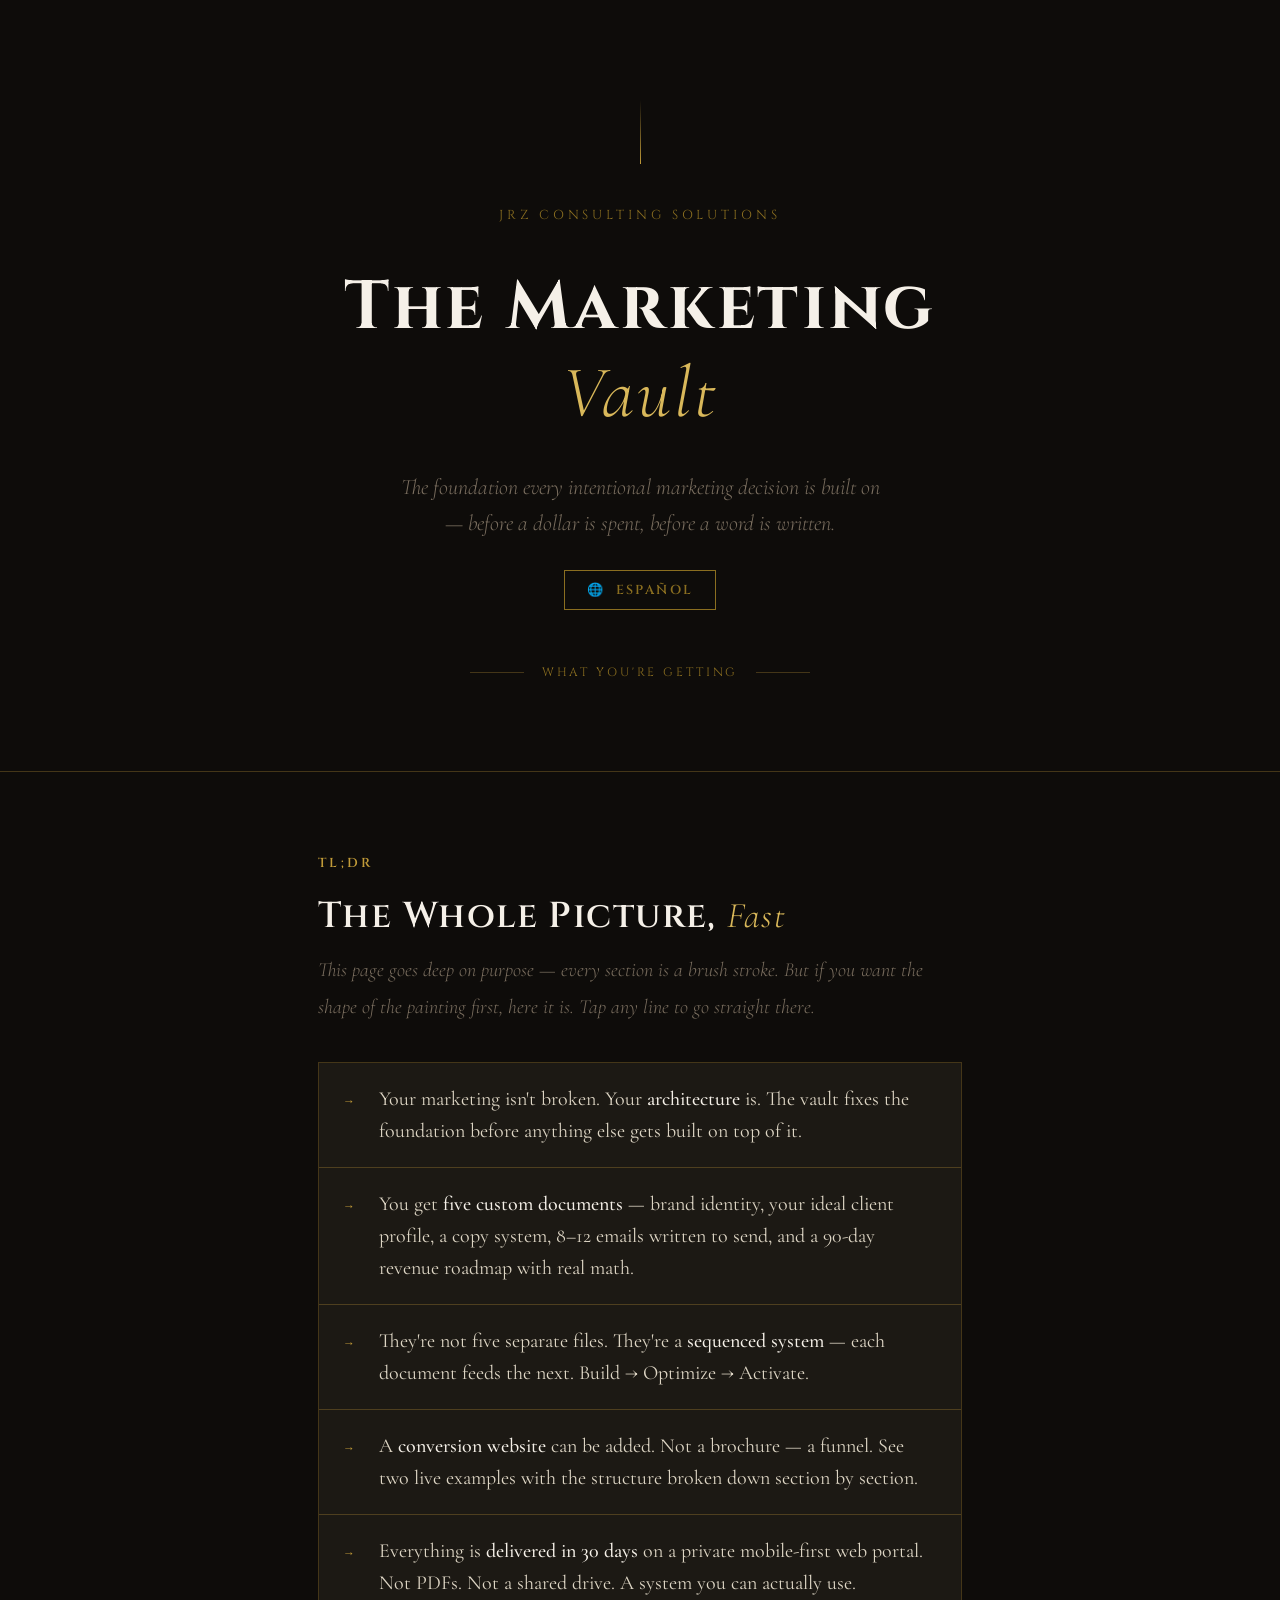
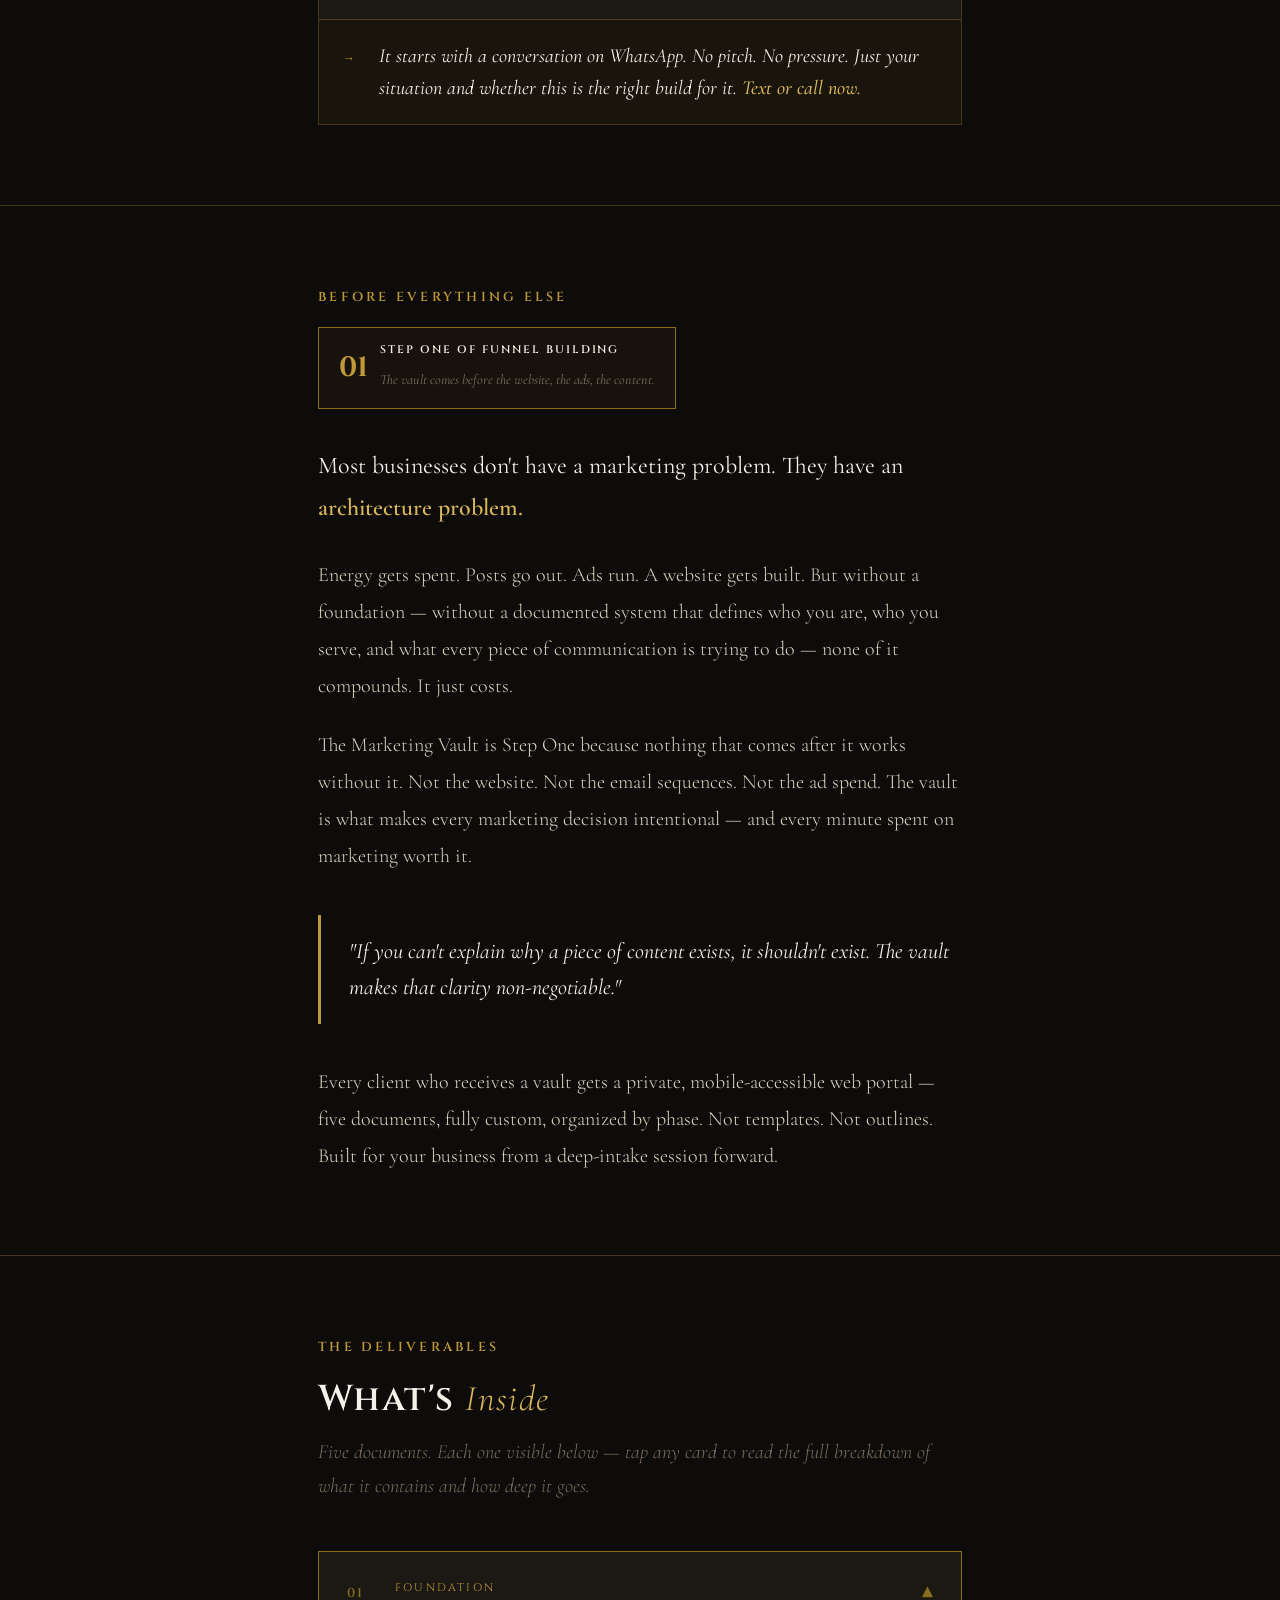
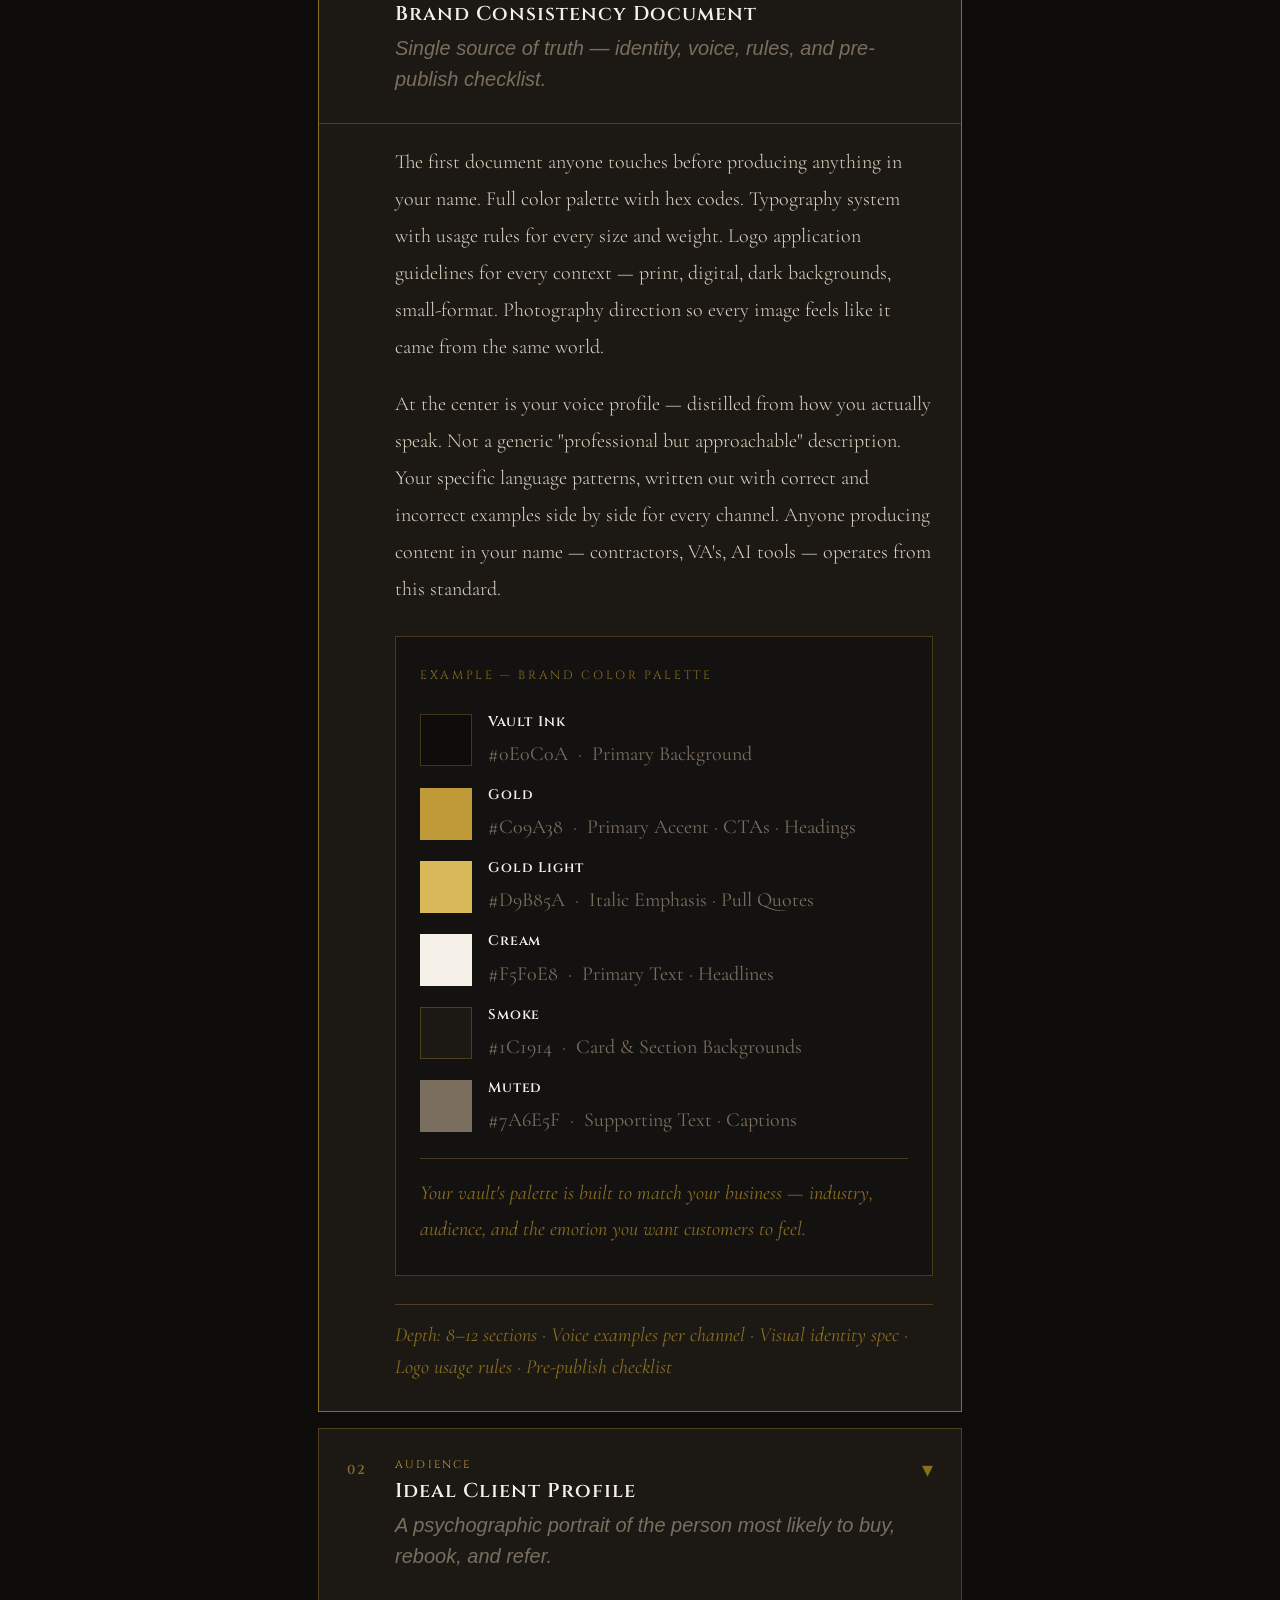
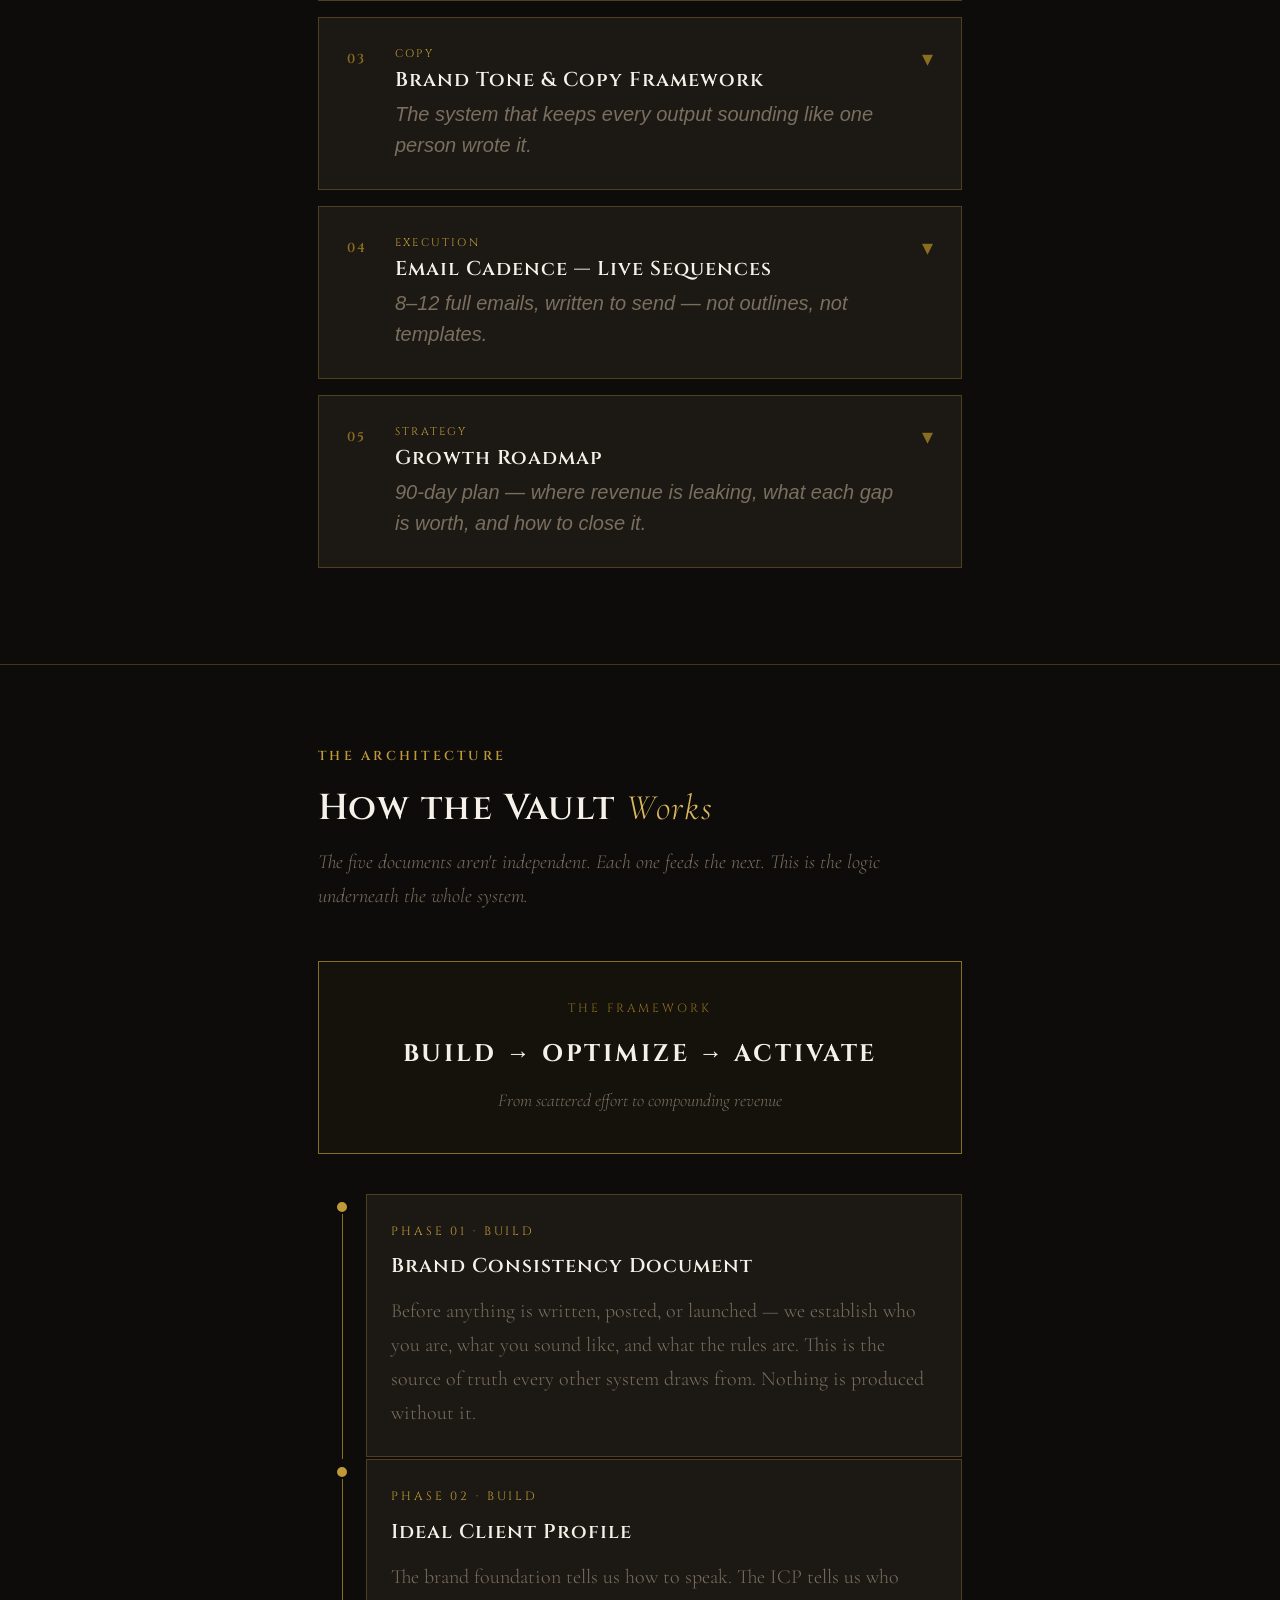
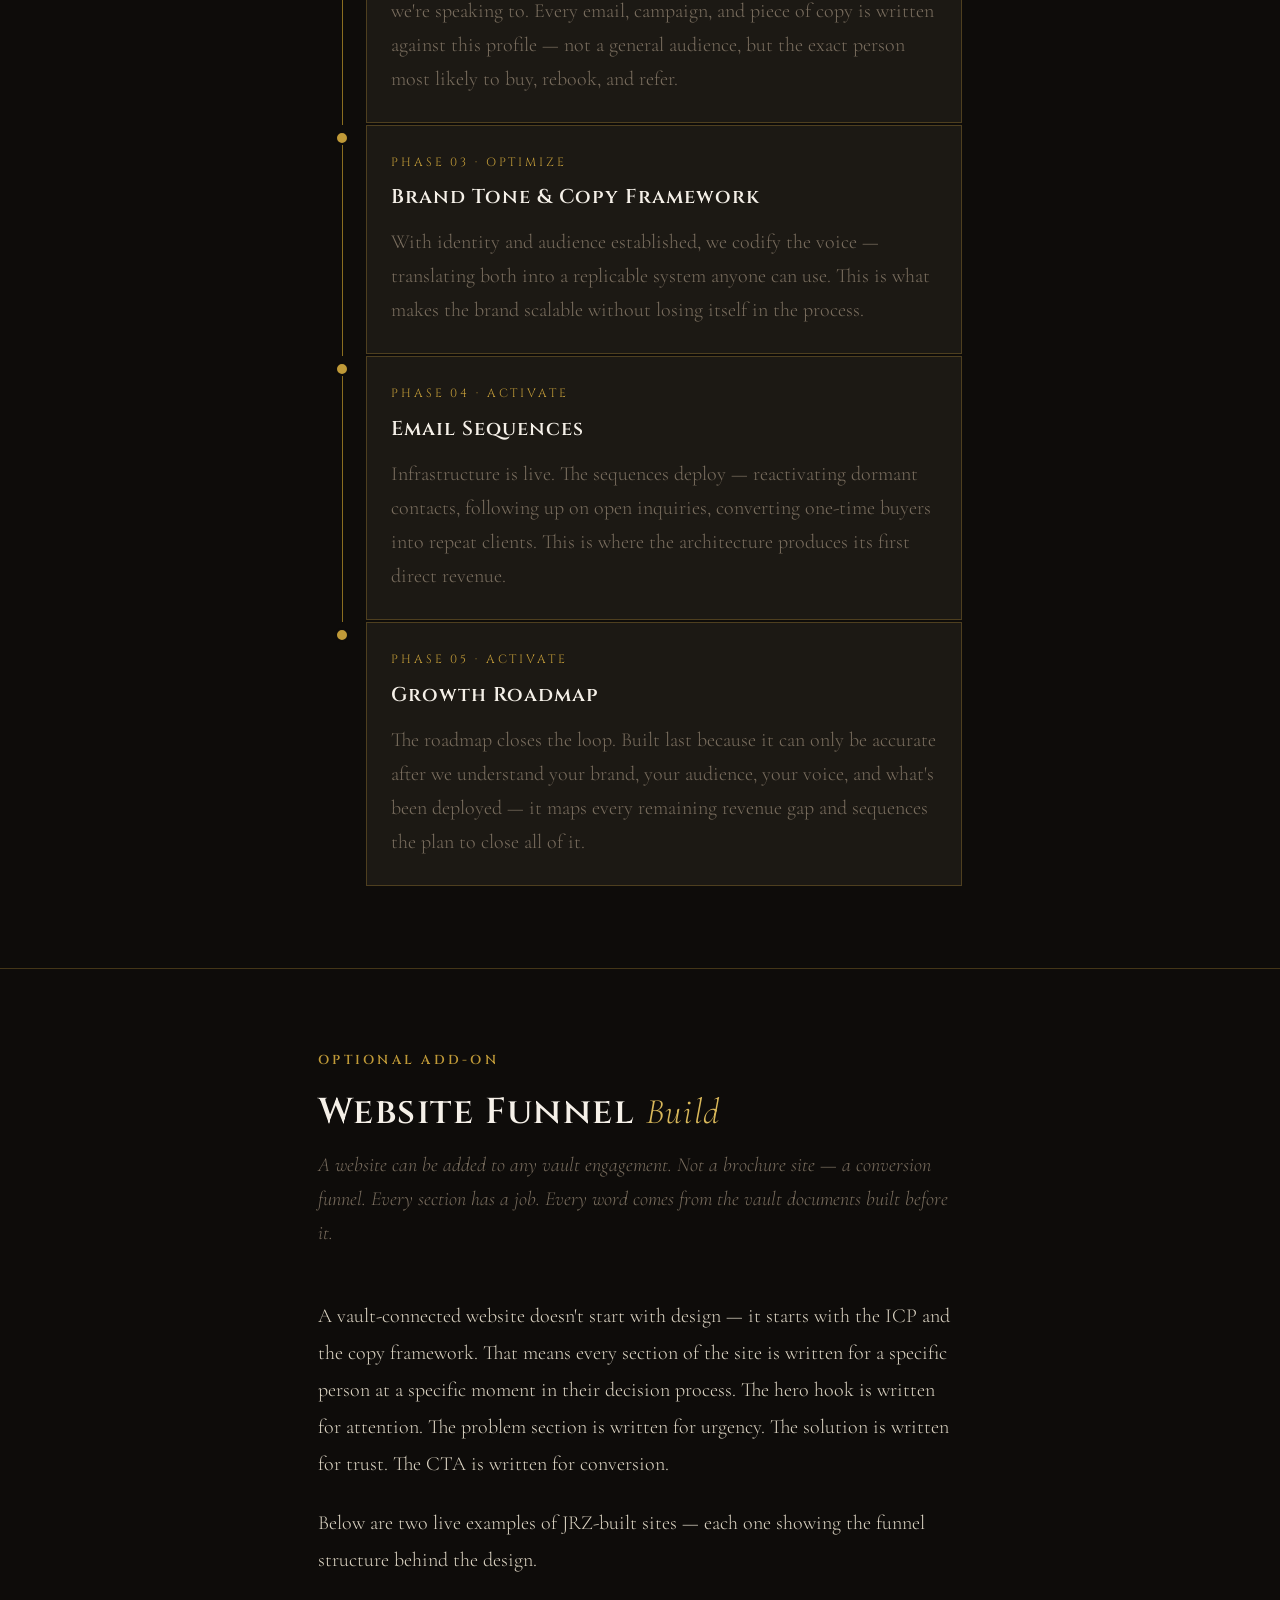
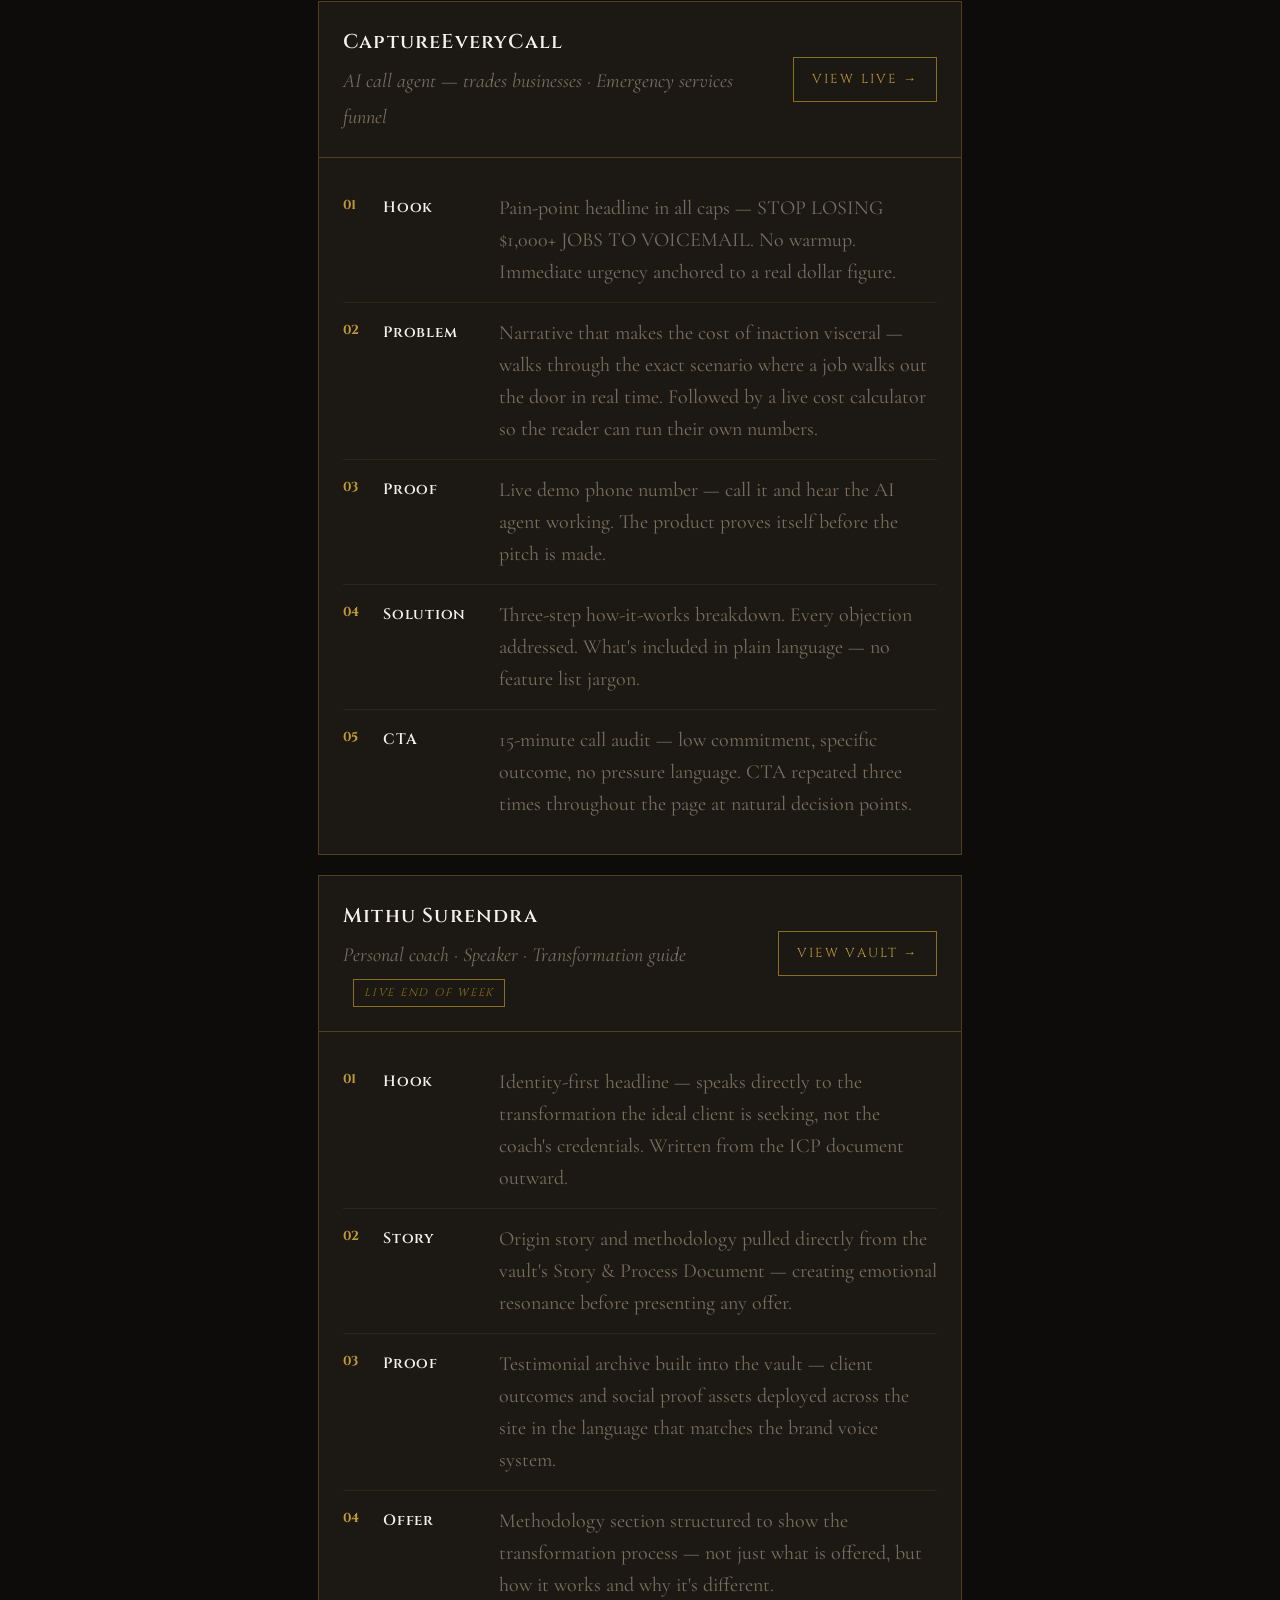
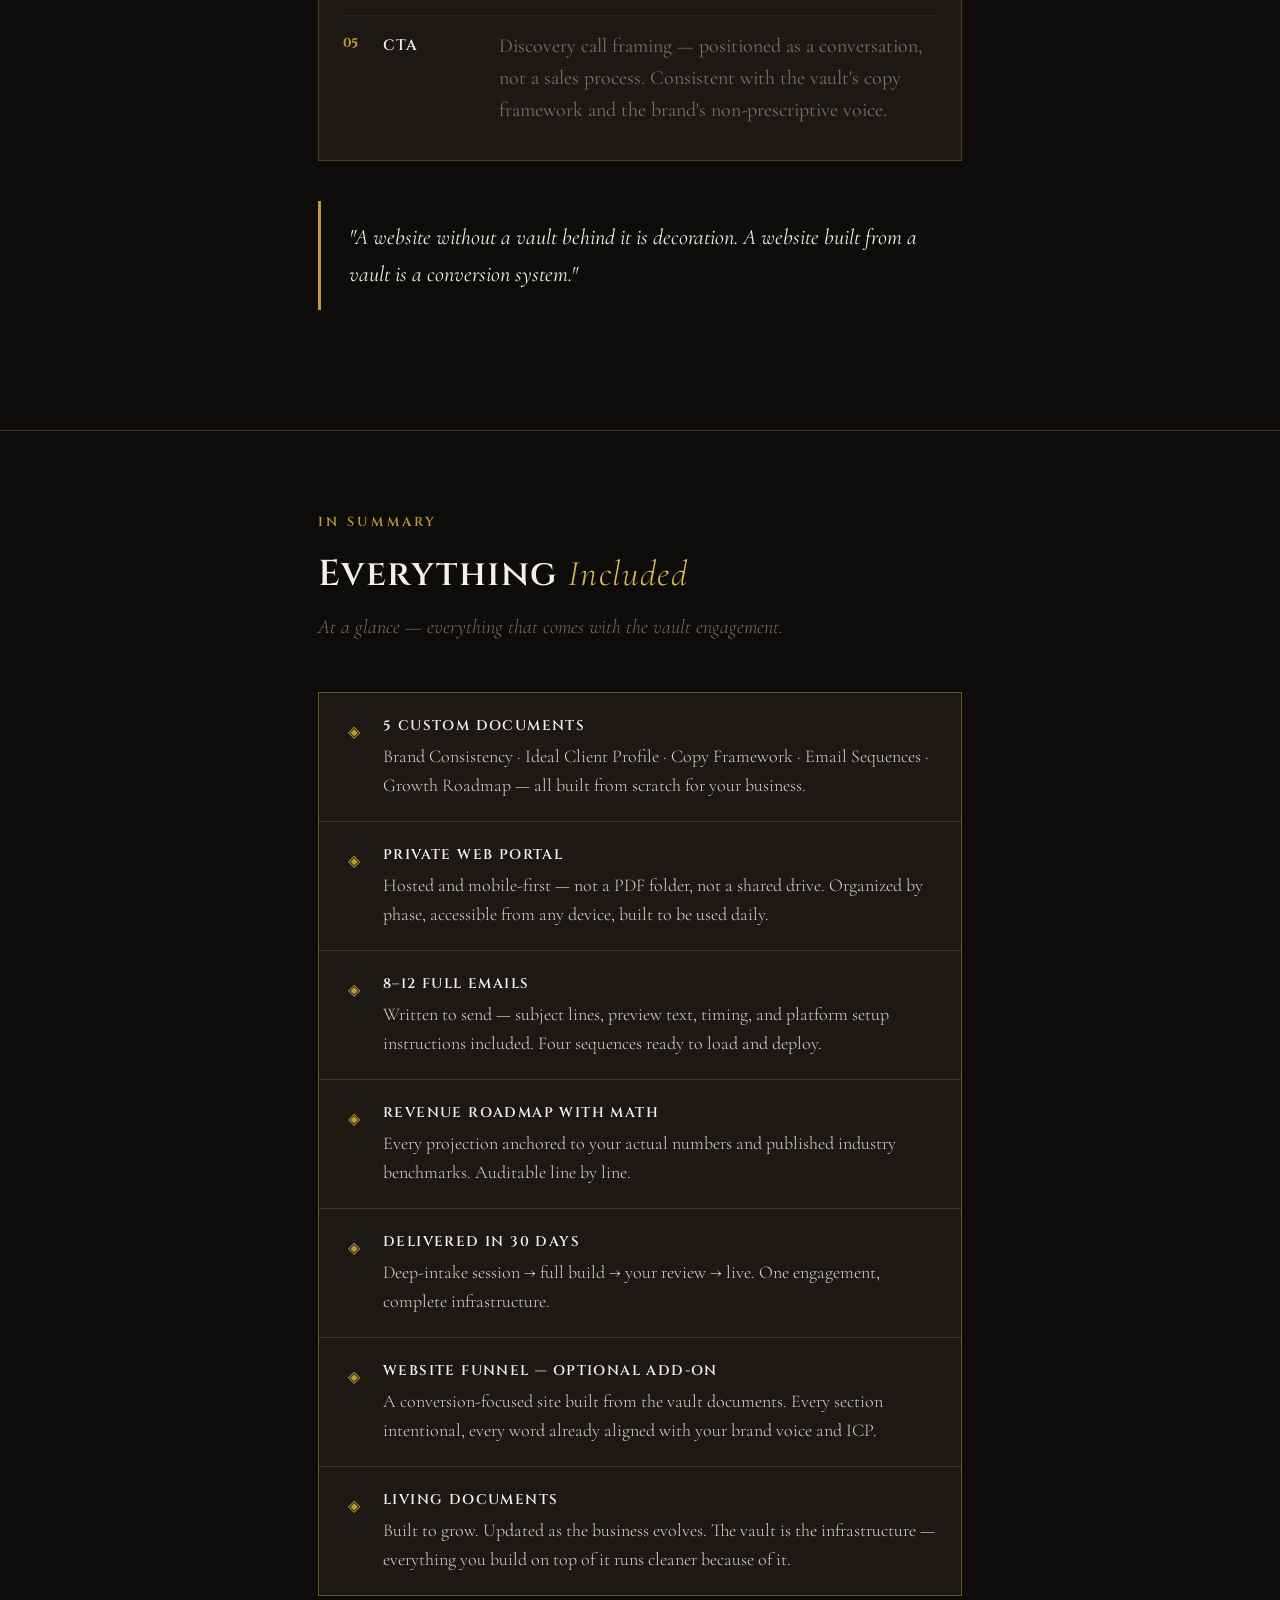
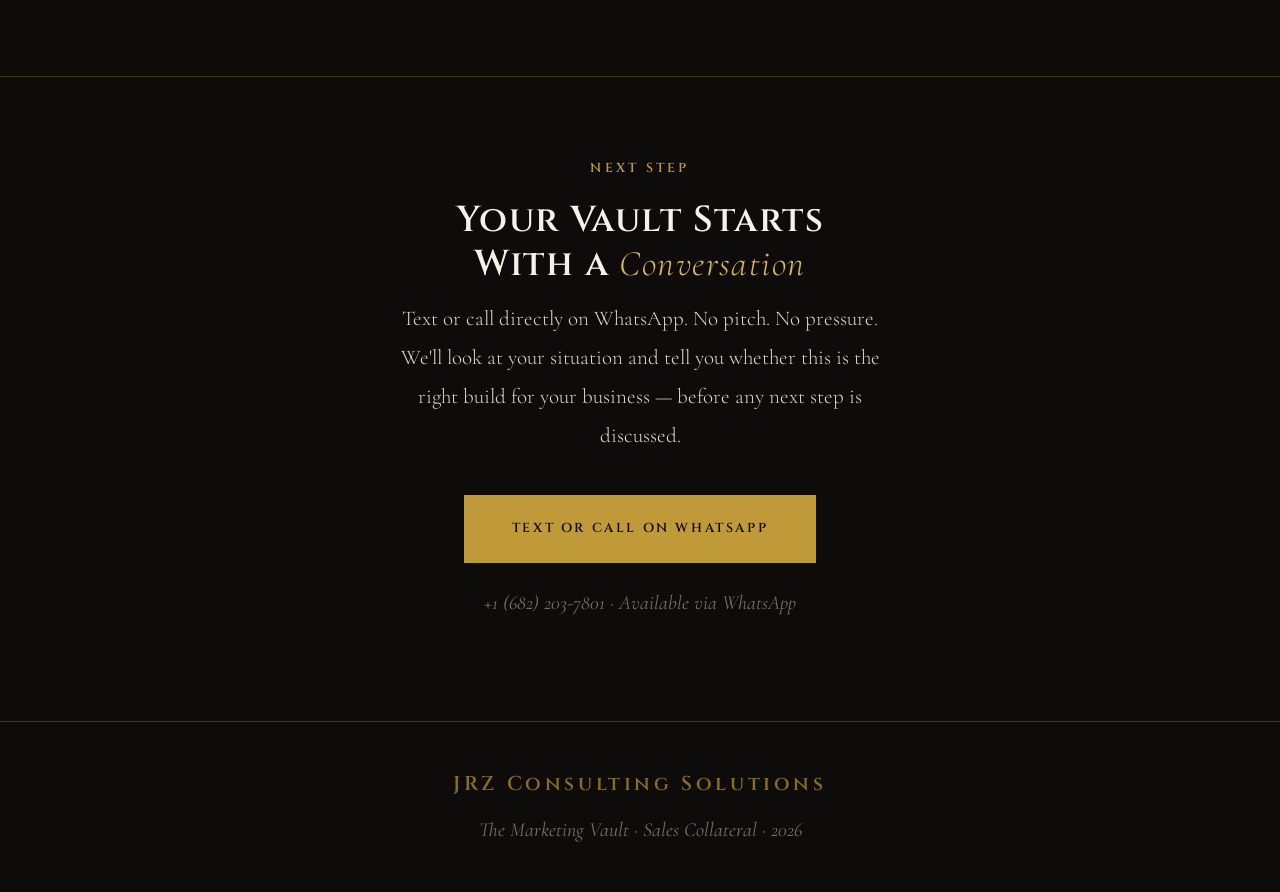
==== commit a78349c1: "Refactor sections in index.html for clarity" ====
--- a/index.html
+++ b/index.html
@@ -391,6 +391,41 @@
     .accordion-body p {
       font-size: 20px;
     }
+
+    /* Bar chart mobile fix */
+    .bar-chart {
+      gap: 4px;
+      height: 100px;
+    }
+
+    .bar-val {
+      font-size: 10px;
+      letter-spacing: 0;
+    }
+
+    .bar-name {
+      font-size: 10px;
+      line-height: 1.2;
+    }
+
+    .graph-preview {
+      padding: 20px 14px;
+      overflow-x: hidden;
+    }
+
+    /* Site example header mobile fix */
+    .site-example-header {
+      flex-direction: column;
+      align-items: flex-start;
+      gap: 14px;
+      padding: 20px 20px;
+    }
+
+    .site-link-btn {
+      width: 100%;
+      text-align: center;
+      padding: 14px 18px;
+    }
   }
 
   .accordion.open .accordion-body {
@@ -858,8 +893,51 @@
   </div>
 </section>
 
+<!-- ═══════════════════════════════════ TLDR -->
+<section class="section" id="tldr">
+  <div class="wrap">
+    <span class="eyebrow">TL;DR</span>
+    <h2>The Whole Picture, <em>Fast</em></h2>
+    <p style="font-size:20px; color:var(--muted); font-style:italic; margin-bottom:36px;">This page goes deep on purpose — every section is a brush stroke. But if you want the shape of the painting first, here it is. Tap any line to go straight there.</p>
+
+    <div style="display:flex; flex-direction:column; gap:0; border:1px solid var(--gold-rule);">
+
+      <a href="#why" style="display:flex; align-items:baseline; gap:16px; padding:20px 24px; background:var(--smoke); text-decoration:none; border-bottom:1px solid var(--gold-rule); transition:background 0.2s;">
+        <span style="font-family:'Cinzel',serif; font-size:12px; color:var(--gold); flex-shrink:0; width:20px;">→</span>
+        <span style="font-size:20px; color:var(--cream-dim); line-height:1.6;">Your marketing isn't broken. Your <strong style="color:var(--cream); font-weight:500;">architecture</strong> is. The vault fixes the foundation before anything else gets built on top of it.</span>
+      </a>
+
+      <a href="#deliverables" style="display:flex; align-items:baseline; gap:16px; padding:20px 24px; background:var(--smoke); text-decoration:none; border-bottom:1px solid var(--gold-rule); transition:background 0.2s;">
+        <span style="font-family:'Cinzel',serif; font-size:12px; color:var(--gold); flex-shrink:0; width:20px;">→</span>
+        <span style="font-size:20px; color:var(--cream-dim); line-height:1.6;">You get <strong style="color:var(--cream); font-weight:500;">five custom documents</strong> — brand identity, your ideal client profile, a copy system, 8–12 emails written to send, and a 90-day revenue roadmap with real math.</span>
+      </a>
+
+      <a href="#architecture" style="display:flex; align-items:baseline; gap:16px; padding:20px 24px; background:var(--smoke); text-decoration:none; border-bottom:1px solid var(--gold-rule); transition:background 0.2s;">
+        <span style="font-family:'Cinzel',serif; font-size:12px; color:var(--gold); flex-shrink:0; width:20px;">→</span>
+        <span style="font-size:20px; color:var(--cream-dim); line-height:1.6;">They're not five separate files. They're a <strong style="color:var(--cream); font-weight:500;">sequenced system</strong> — each document feeds the next. Build → Optimize → Activate.</span>
+      </a>
+
+      <a href="#website" style="display:flex; align-items:baseline; gap:16px; padding:20px 24px; background:var(--smoke); text-decoration:none; border-bottom:1px solid var(--gold-rule); transition:background 0.2s;">
+        <span style="font-family:'Cinzel',serif; font-size:12px; color:var(--gold); flex-shrink:0; width:20px;">→</span>
+        <span style="font-size:20px; color:var(--cream-dim); line-height:1.6;">A <strong style="color:var(--cream); font-weight:500;">conversion website</strong> can be added. Not a brochure — a funnel. See two live examples with the structure broken down section by section.</span>
+      </a>
+
+      <a href="#summary" style="display:flex; align-items:baseline; gap:16px; padding:20px 24px; background:var(--smoke); text-decoration:none; border-bottom:1px solid var(--gold-rule); transition:background 0.2s;">
+        <span style="font-family:'Cinzel',serif; font-size:12px; color:var(--gold); flex-shrink:0; width:20px;">→</span>
+        <span style="font-size:20px; color:var(--cream-dim); line-height:1.6;">Everything is <strong style="color:var(--cream); font-weight:500;">delivered in 30 days</strong> on a private mobile-first web portal. Not PDFs. Not a shared drive. A system you can actually use.</span>
+      </a>
+
+      <a href="#cta" style="display:flex; align-items:baseline; gap:16px; padding:20px 24px; background:rgba(192,154,56,0.06); text-decoration:none; transition:background 0.2s;">
+        <span style="font-family:'Cinzel',serif; font-size:12px; color:var(--gold); flex-shrink:0; width:20px;">→</span>
+        <span style="font-size:20px; color:var(--cream); line-height:1.6; font-style:italic;">It starts with a conversation on WhatsApp. No pitch. No pressure. Just your situation and whether this is the right build for it. <strong style="color:var(--gold-light); font-weight:500;">Text or call now.</strong></span>
+      </a>
+
+    </div>
+  </div>
+</section>
+
 <!-- ═══════════════════════════════════ STEP ONE -->
-<section class="section">
+<section class="section" id="why">
   <div class="wrap">
     <span class="eyebrow">Before Everything Else</span>
 
@@ -886,7 +964,7 @@
 </section>
 
 <!-- ═══════════════════════════════════ DELIVERABLES -->
-<section class="section">
+<section class="section" id="deliverables">
   <div class="wrap">
     <span class="eyebrow">The Deliverables</span>
     <h2>What's <em>Inside</em></h2>
@@ -1313,7 +1391,7 @@
 </section>
 
 <!-- ═══════════════════════════════════ FUNNEL ROADMAP -->
-<section class="section">
+<section class="section" id="architecture">
   <div class="wrap">
     <span class="eyebrow">The Architecture</span>
     <h2>How the Vault <em>Works</em></h2>
@@ -1389,7 +1467,7 @@
 </section>
 
 <!-- ═══════════════════════════════════ WEBSITE ADD-ON -->
-<section class="section">
+<section class="section" id="website">
   <div class="wrap">
     <span class="eyebrow">Optional Add-On</span>
     <h2>Website Funnel <em>Build</em></h2>
@@ -1483,7 +1561,7 @@
 </section>
 
 <!-- ═══════════════════════════════════ WHAT YOU GET -->
-<section class="section">
+<section class="section" id="summary">
   <div class="wrap">
     <span class="eyebrow">In Summary</span>
     <h2>Everything <em>Included</em></h2>
@@ -1544,7 +1622,7 @@
 </section>
 
 <!-- ═══════════════════════════════════ CTA -->
-<section class="cta-section">
+<section class="cta-section" id="cta">
   <div class="wrap">
     <span class="eyebrow">Next Step</span>
     <h2>Your Vault Starts<br>With a <em>Conversation</em></h2>
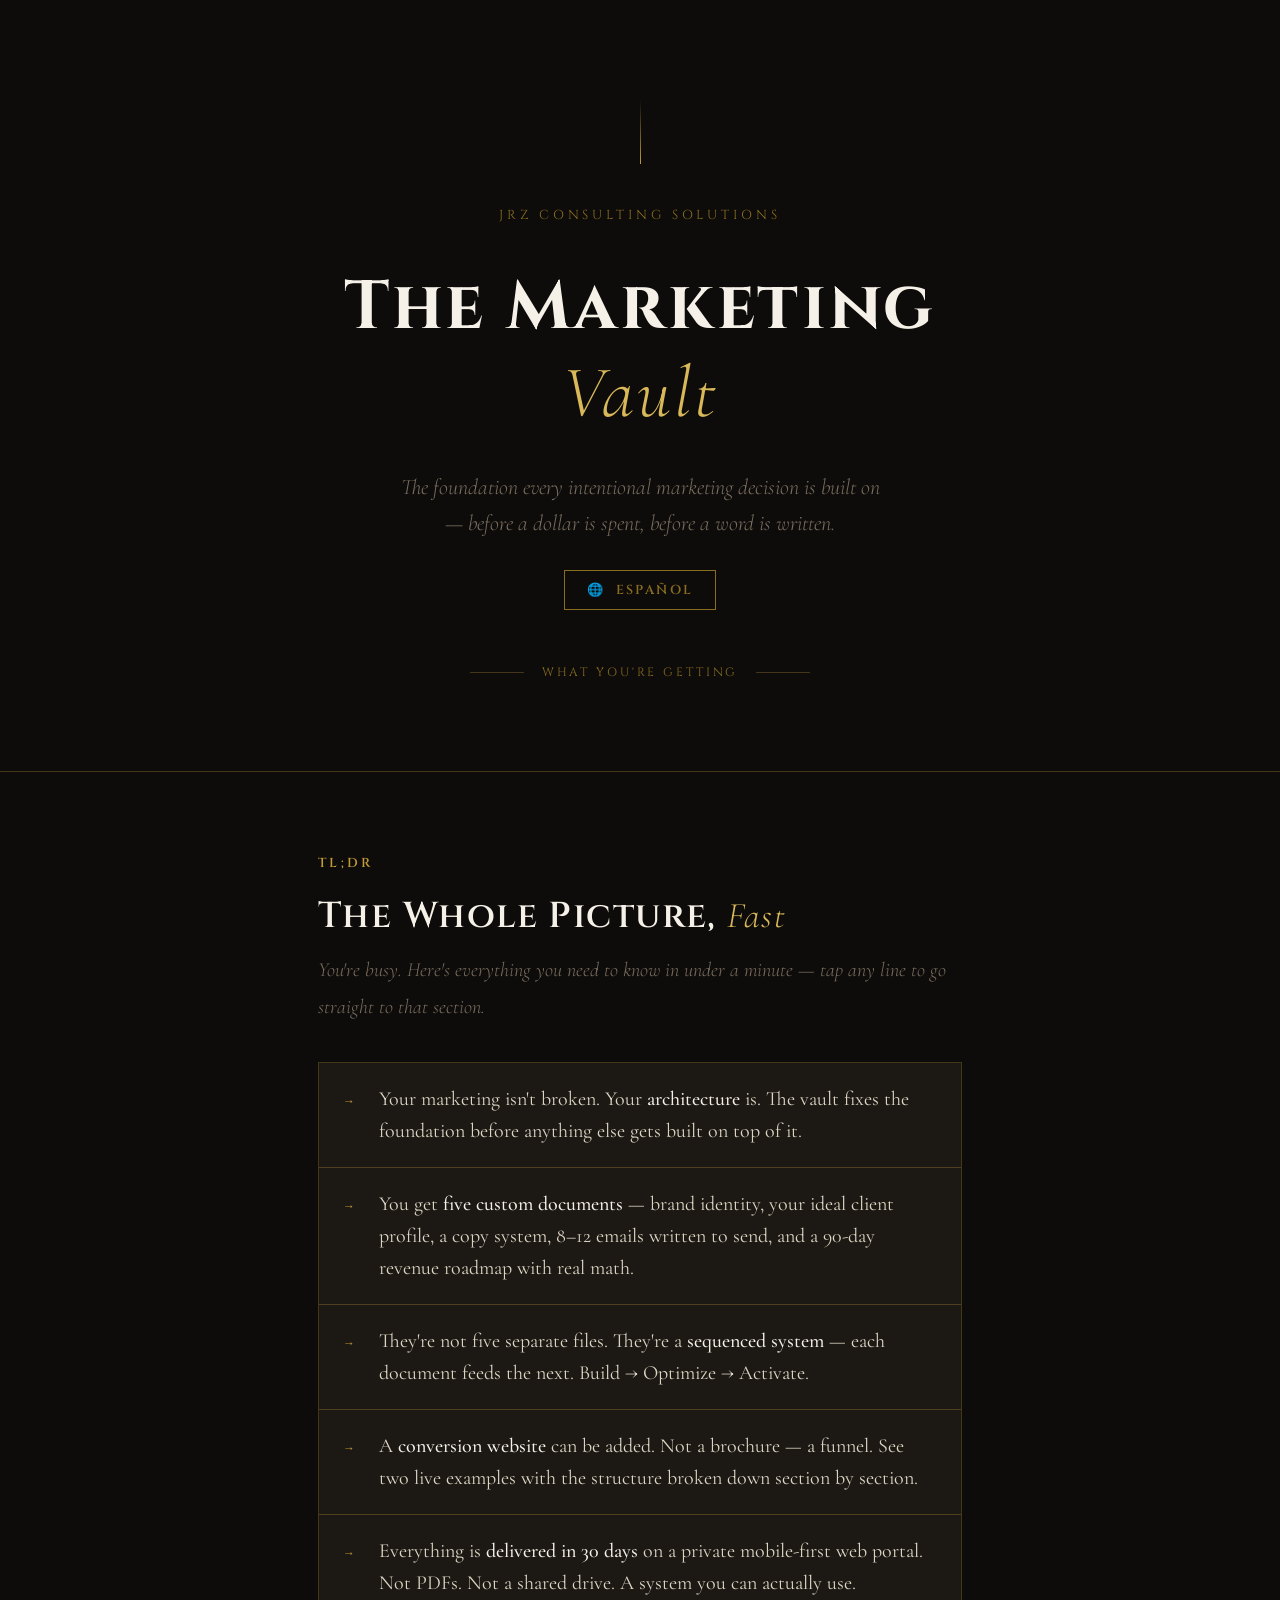
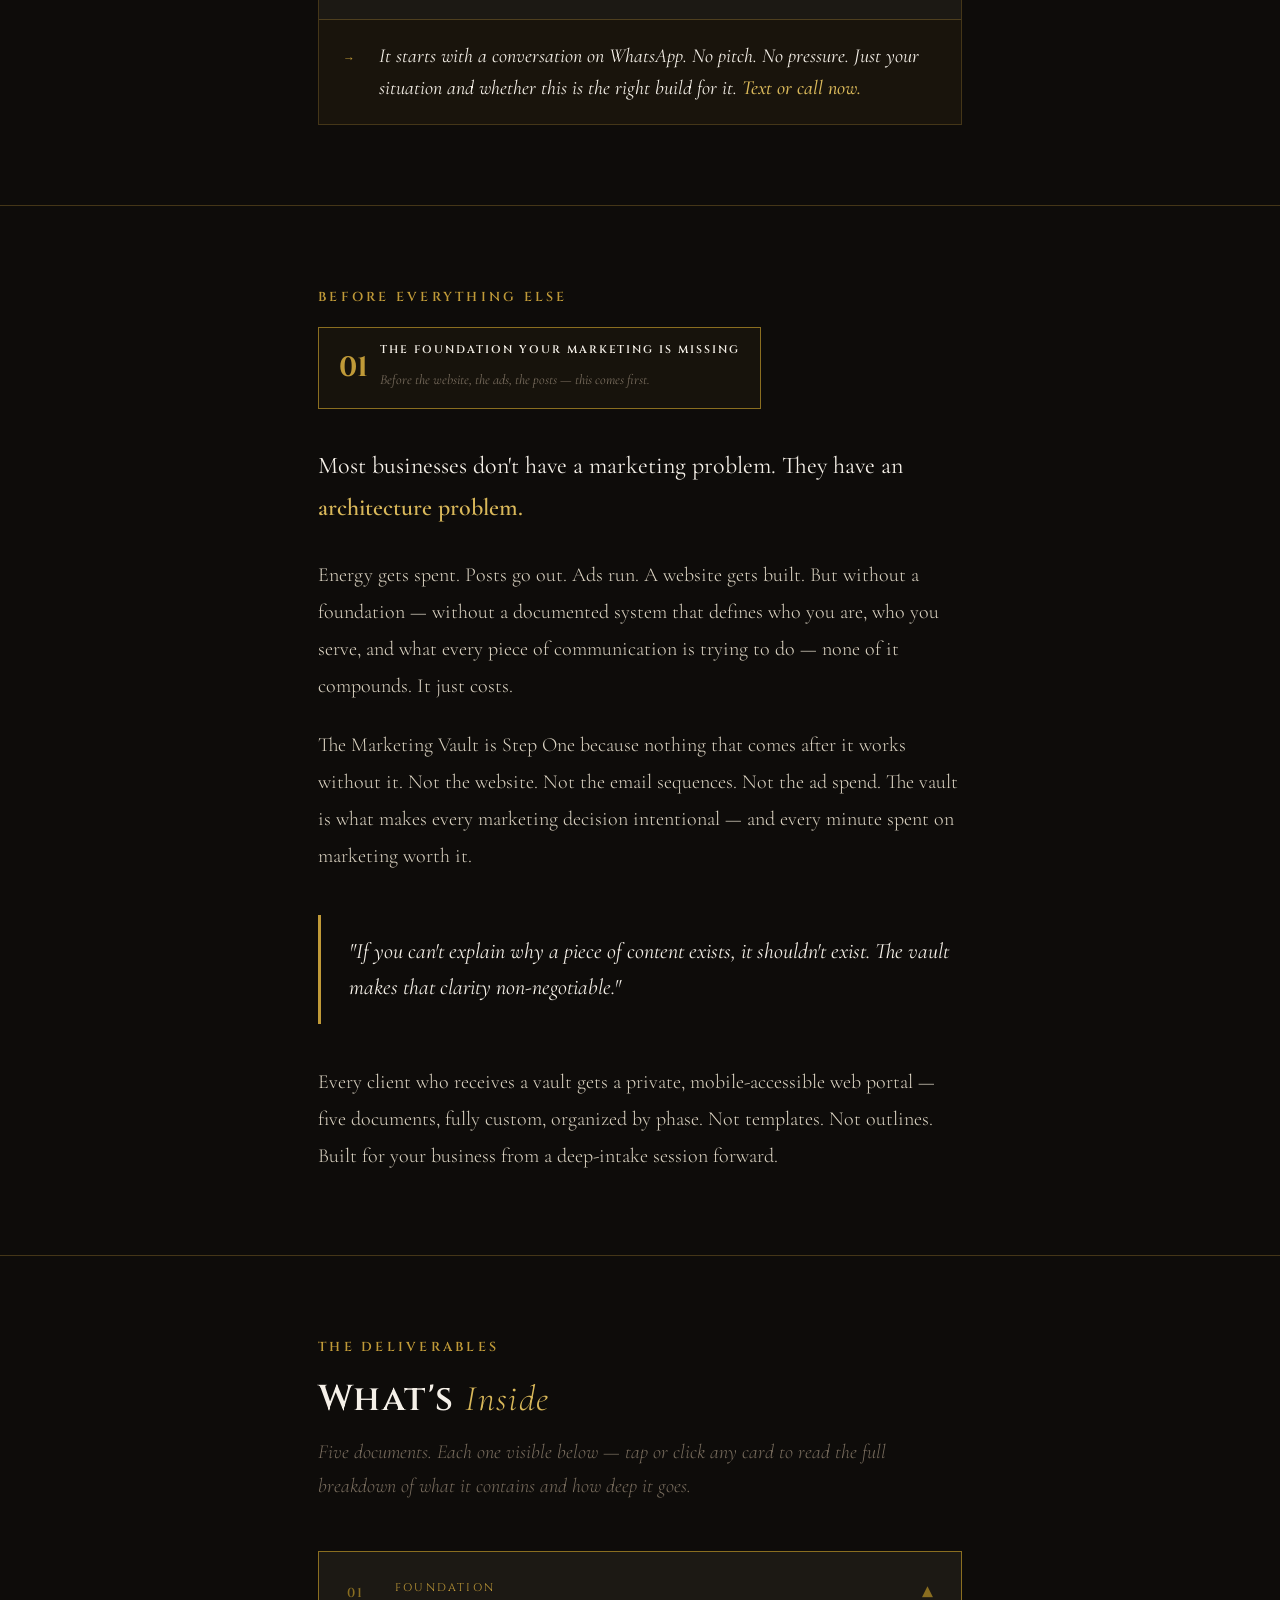
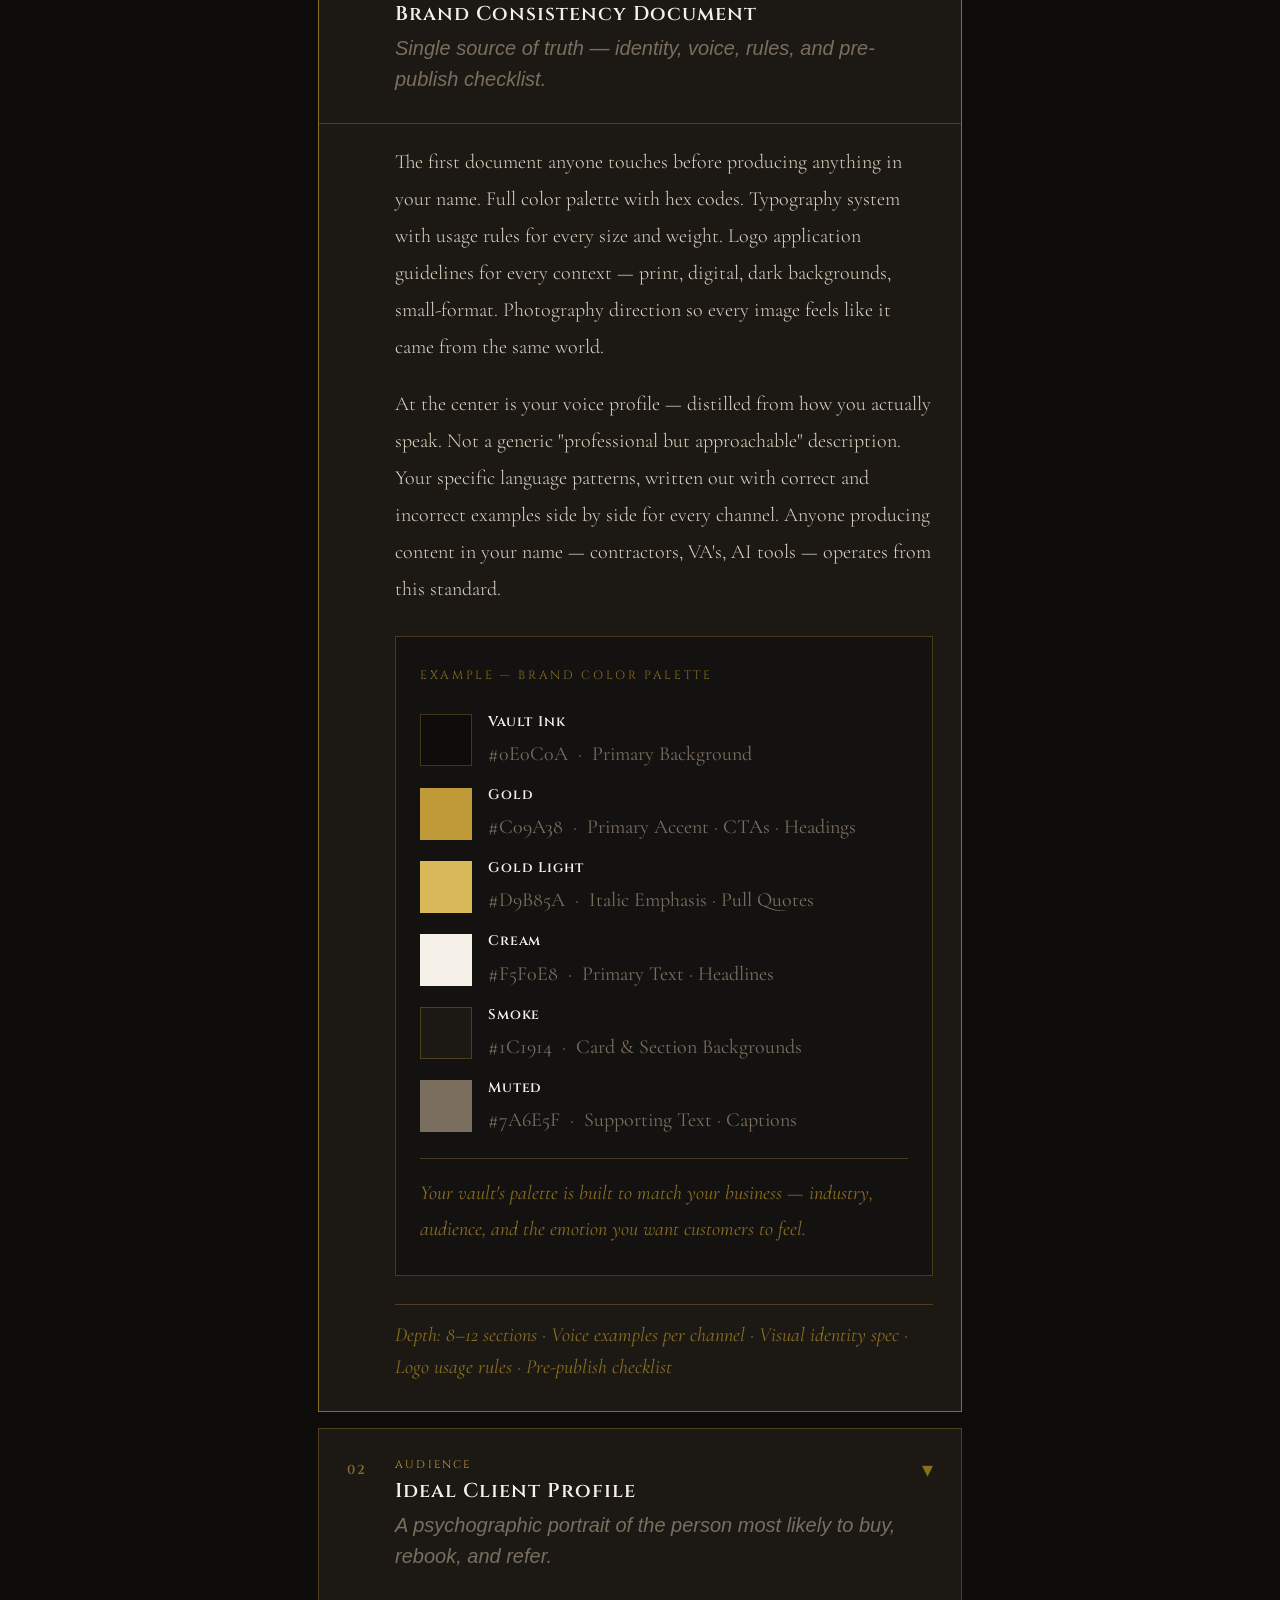
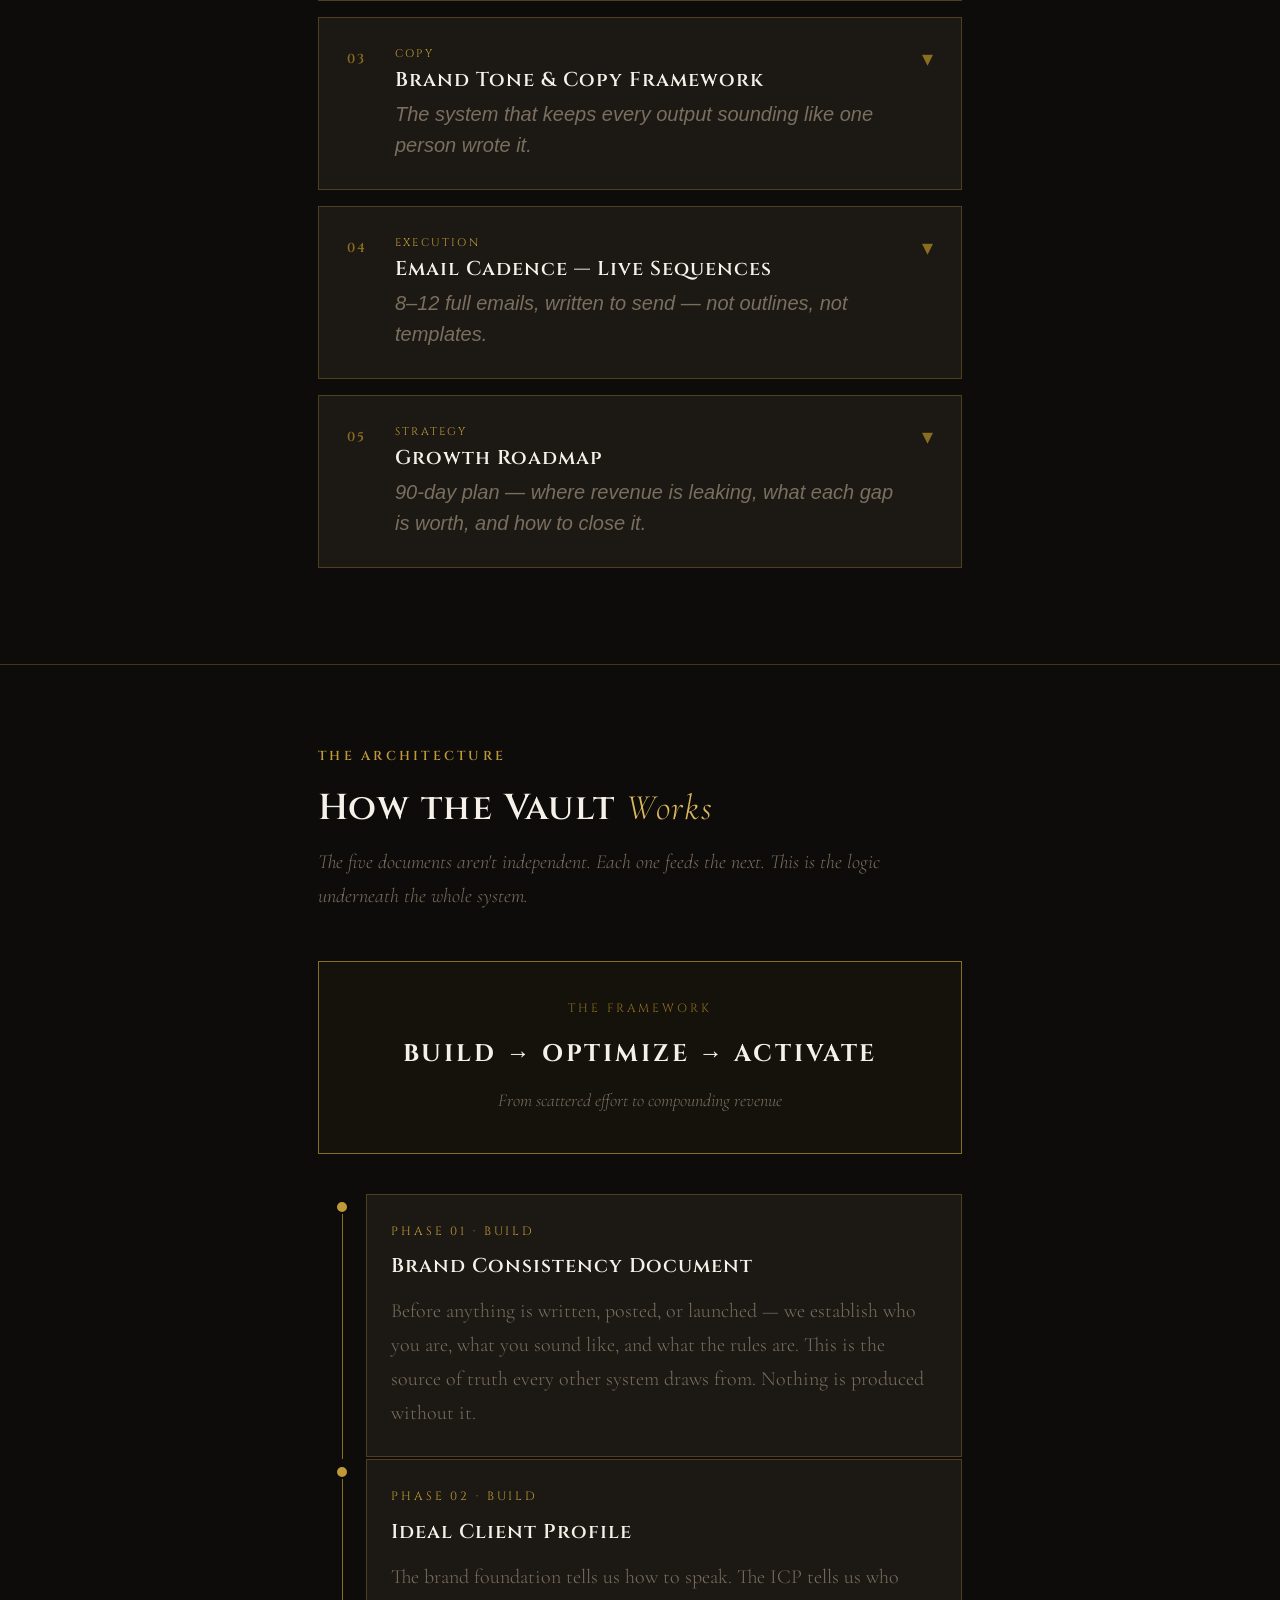
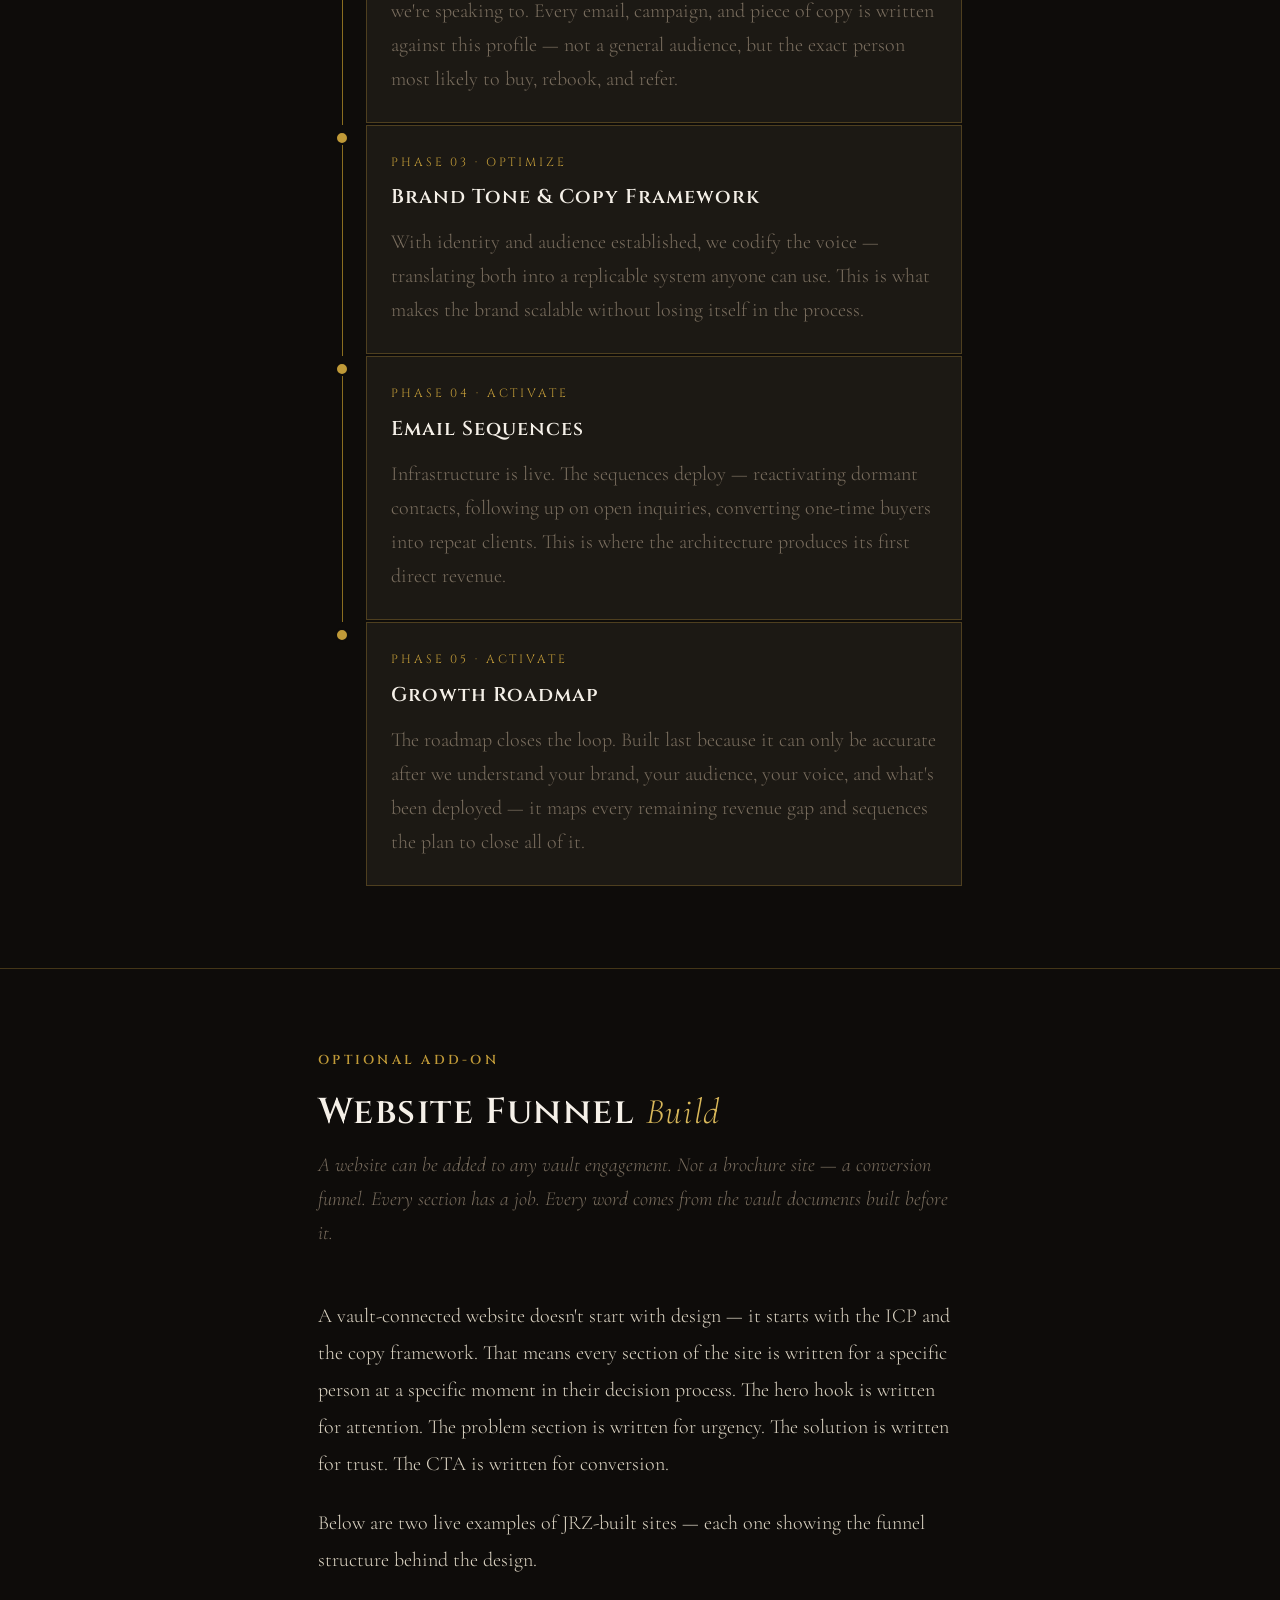
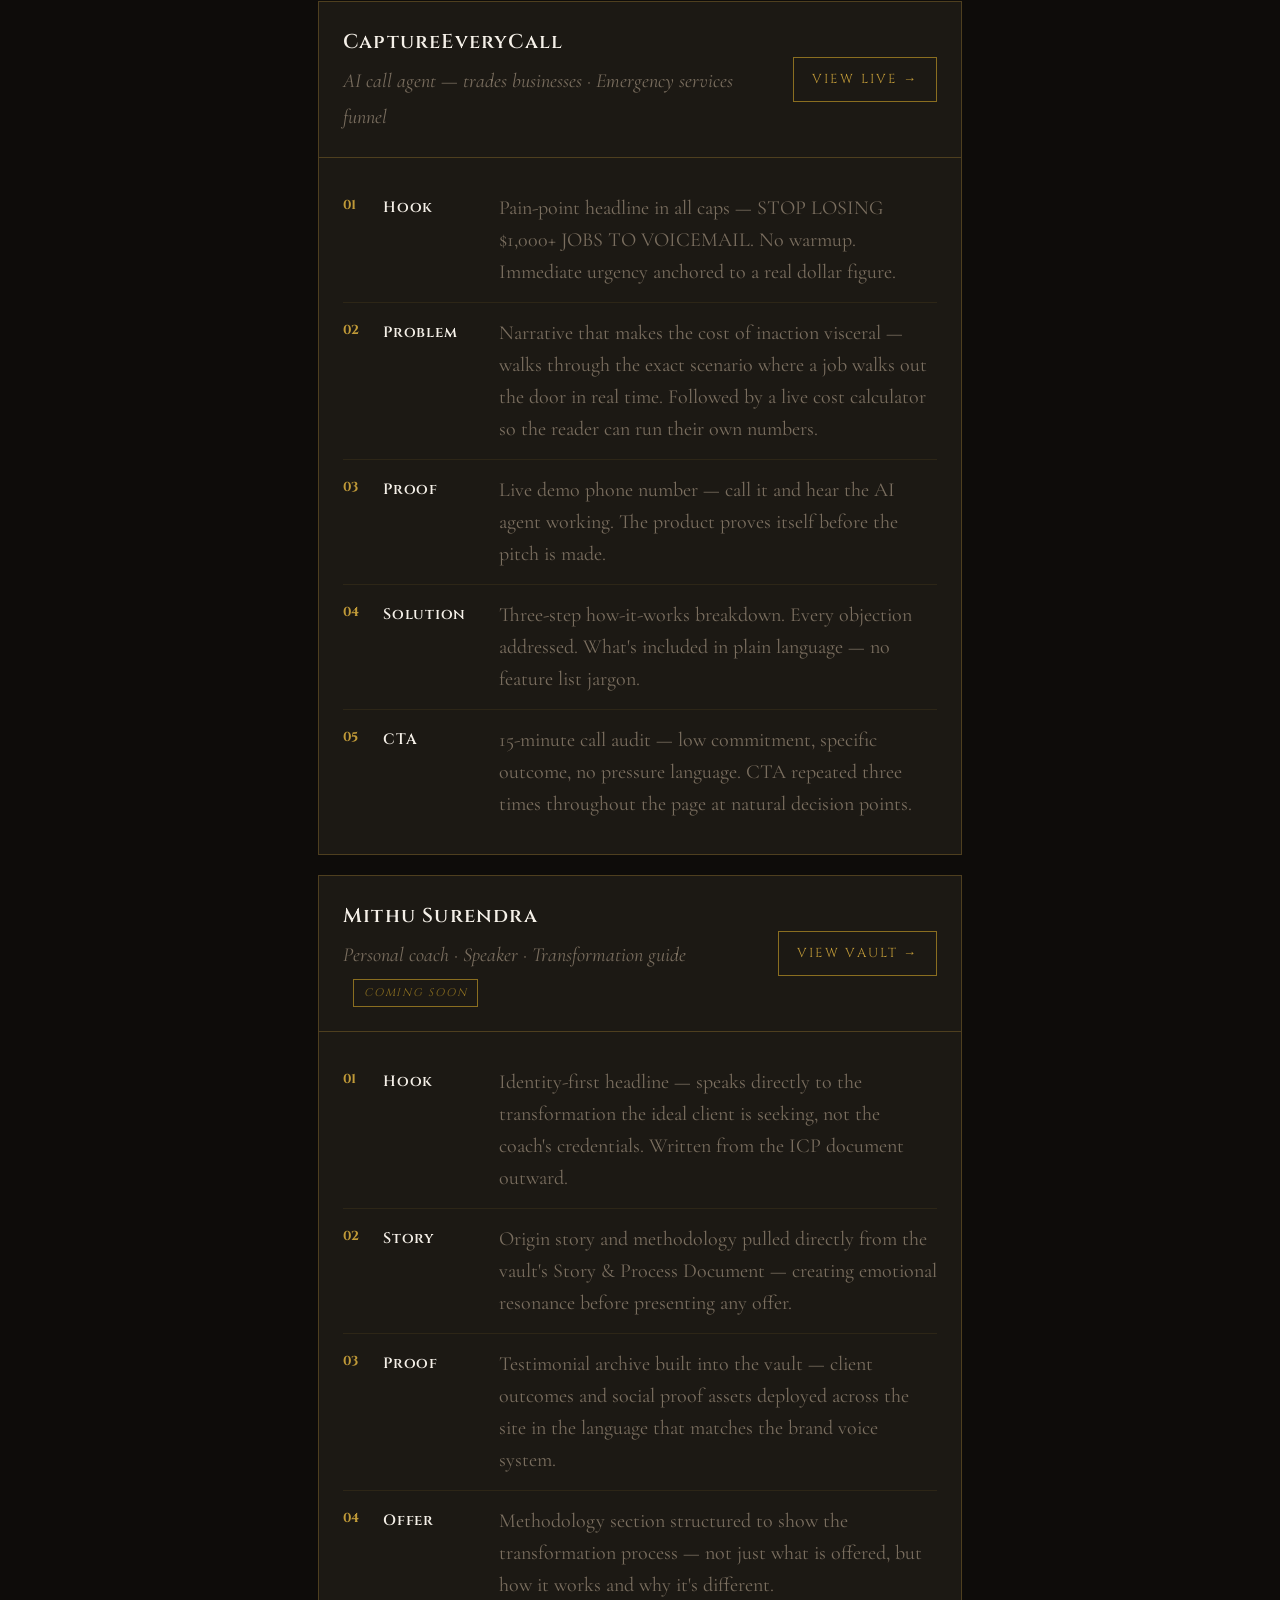
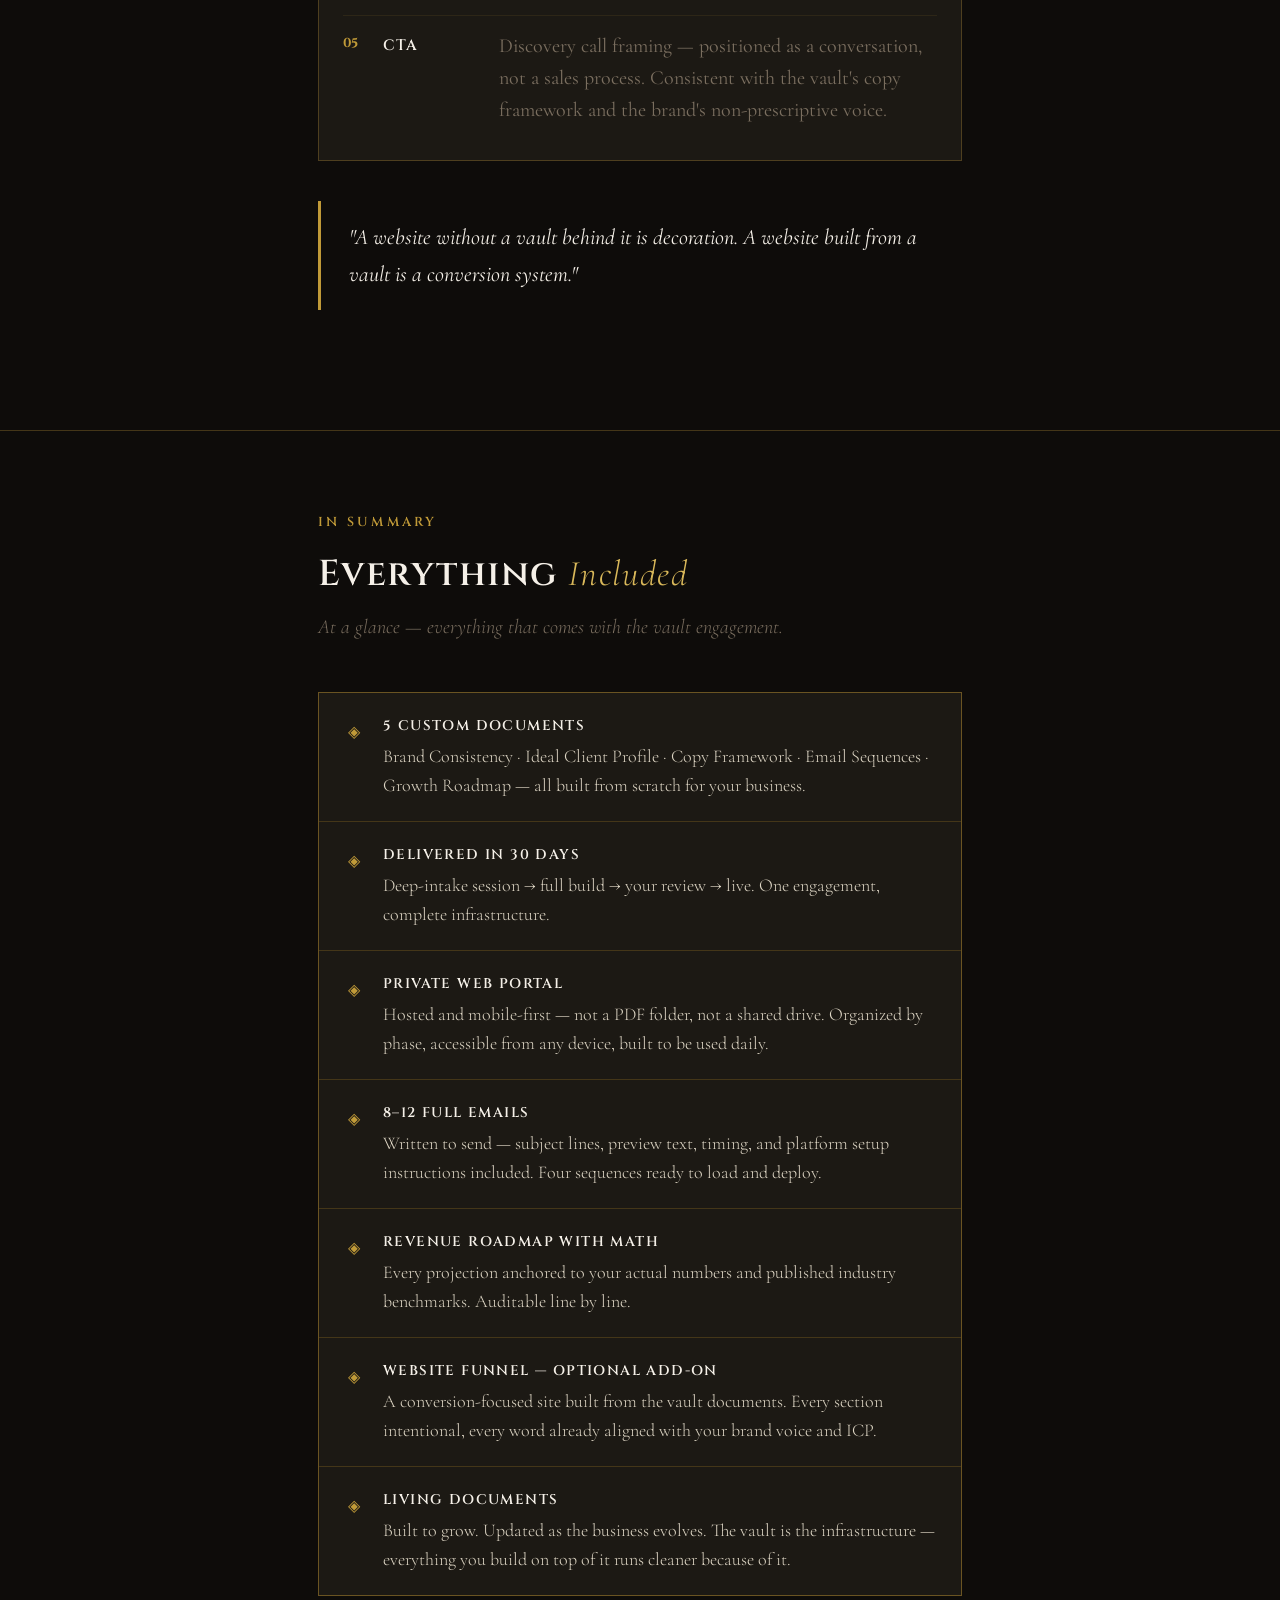
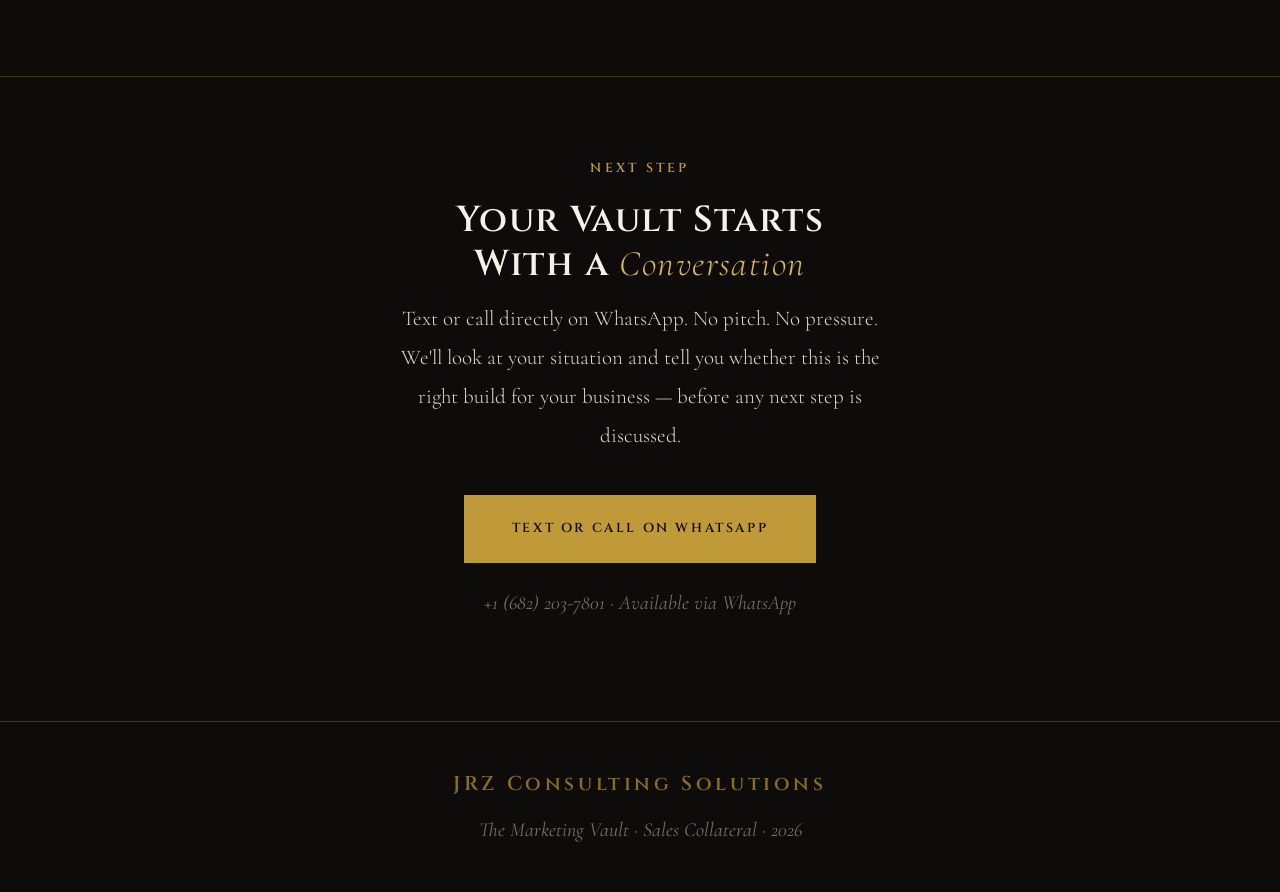
==== commit 4d312ff2: "Update TL;DR section and other content for clarity" ====
--- a/index.html
+++ b/index.html
@@ -898,7 +898,7 @@
   <div class="wrap">
     <span class="eyebrow">TL;DR</span>
     <h2>The Whole Picture, <em>Fast</em></h2>
-    <p style="font-size:20px; color:var(--muted); font-style:italic; margin-bottom:36px;">This page goes deep on purpose — every section is a brush stroke. But if you want the shape of the painting first, here it is. Tap any line to go straight there.</p>
+    <p style="font-size:20px; color:var(--muted); font-style:italic; margin-bottom:36px;">You're busy. Here's everything you need to know in under a minute — tap any line to go straight to that section.</p>
 
     <div style="display:flex; flex-direction:column; gap:0; border:1px solid var(--gold-rule);">
 
@@ -944,8 +944,8 @@
     <div class="step-badge">
       <div class="step-badge-num">01</div>
       <div class="step-badge-text">
-        <strong>Step One of Funnel Building</strong>
-        <span>The vault comes before the website, the ads, the content.</span>
+        <strong>The Foundation Your Marketing Is Missing</strong>
+        <span>Before the website, the ads, the posts — this comes first.</span>
       </div>
     </div>
 
@@ -968,7 +968,7 @@
   <div class="wrap">
     <span class="eyebrow">The Deliverables</span>
     <h2>What's <em>Inside</em></h2>
-    <p class="section-intro">Five documents. Each one visible below — tap any card to read the full breakdown of what it contains and how deep it goes.</p>
+    <p class="section-intro">Five documents. Each one visible below — tap or click any card to read the full breakdown of what it contains and how deep it goes.</p>
 
     <!-- 01 -->
     <div class="accordion open" id="acc1">
@@ -1361,6 +1361,7 @@
             </div>
           </div>
           <p class="graph-note">Illustrative example — your roadmap is built from your actual numbers.</p>
+          <p style="font-size:20px; color:var(--gold-dim); font-style:italic; margin-top:12px; text-align:center; line-height:1.6;">These numbers are from a real client engagement. Your vault starts wherever your business is — $50K, $200K, or $2M. The gaps exist at every level.</p>
         </div>
 
         <!-- Phase roadmap -->
@@ -1520,7 +1521,7 @@
       <div class="site-example-header">
         <div>
           <div class="site-example-name">Mithu Surendra</div>
-          <div class="site-example-type">Personal coach · Speaker · Transformation guide <span class="coming-soon-badge">Live End of Week</span></div>
+          <div class="site-example-type">Personal coach · Speaker · Transformation guide <span class="coming-soon-badge">Coming Soon</span></div>
         </div>
         <a href="https://zuba213213.github.io/Mithu.Surendra/" target="_blank" class="site-link-btn">View Vault →</a>
       </div>
@@ -1578,6 +1579,13 @@
       <div class="summary-row">
         <span class="summary-icon">◈</span>
         <div class="summary-text">
+          <strong>Delivered in 30 Days</strong>
+          Deep-intake session → full build → your review → live. One engagement, complete infrastructure.
+        </div>
+      </div>
+      <div class="summary-row">
+        <span class="summary-icon">◈</span>
+        <div class="summary-text">
           <strong>Private Web Portal</strong>
           Hosted and mobile-first — not a PDF folder, not a shared drive. Organized by phase, accessible from any device, built to be used daily.
         </div>
@@ -1594,13 +1602,6 @@
         <div class="summary-text">
           <strong>Revenue Roadmap With Math</strong>
           Every projection anchored to your actual numbers and published industry benchmarks. Auditable line by line.
-        </div>
-      </div>
-      <div class="summary-row">
-        <span class="summary-icon">◈</span>
-        <div class="summary-text">
-          <strong>Delivered in 30 Days</strong>
-          Deep-intake session → full build → your review → live. One engagement, complete infrastructure.
         </div>
       </div>
       <div class="summary-row">
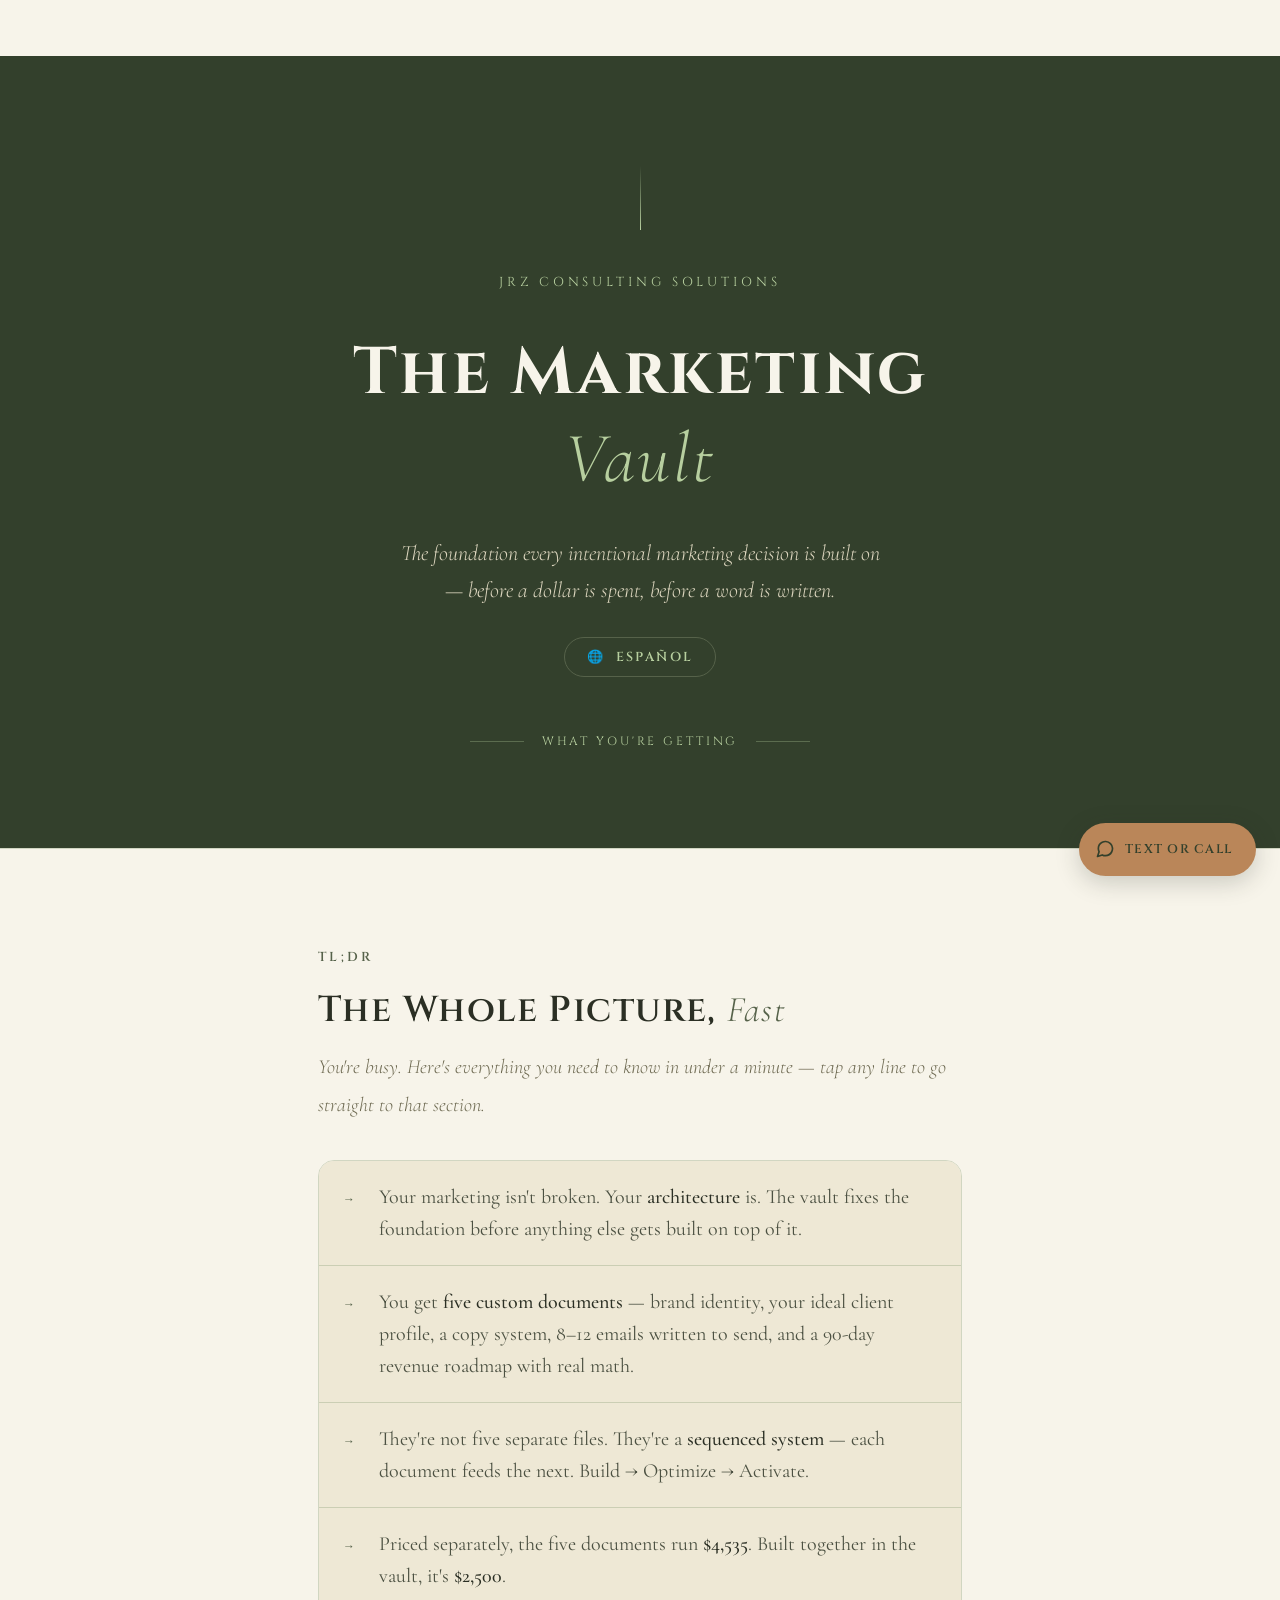
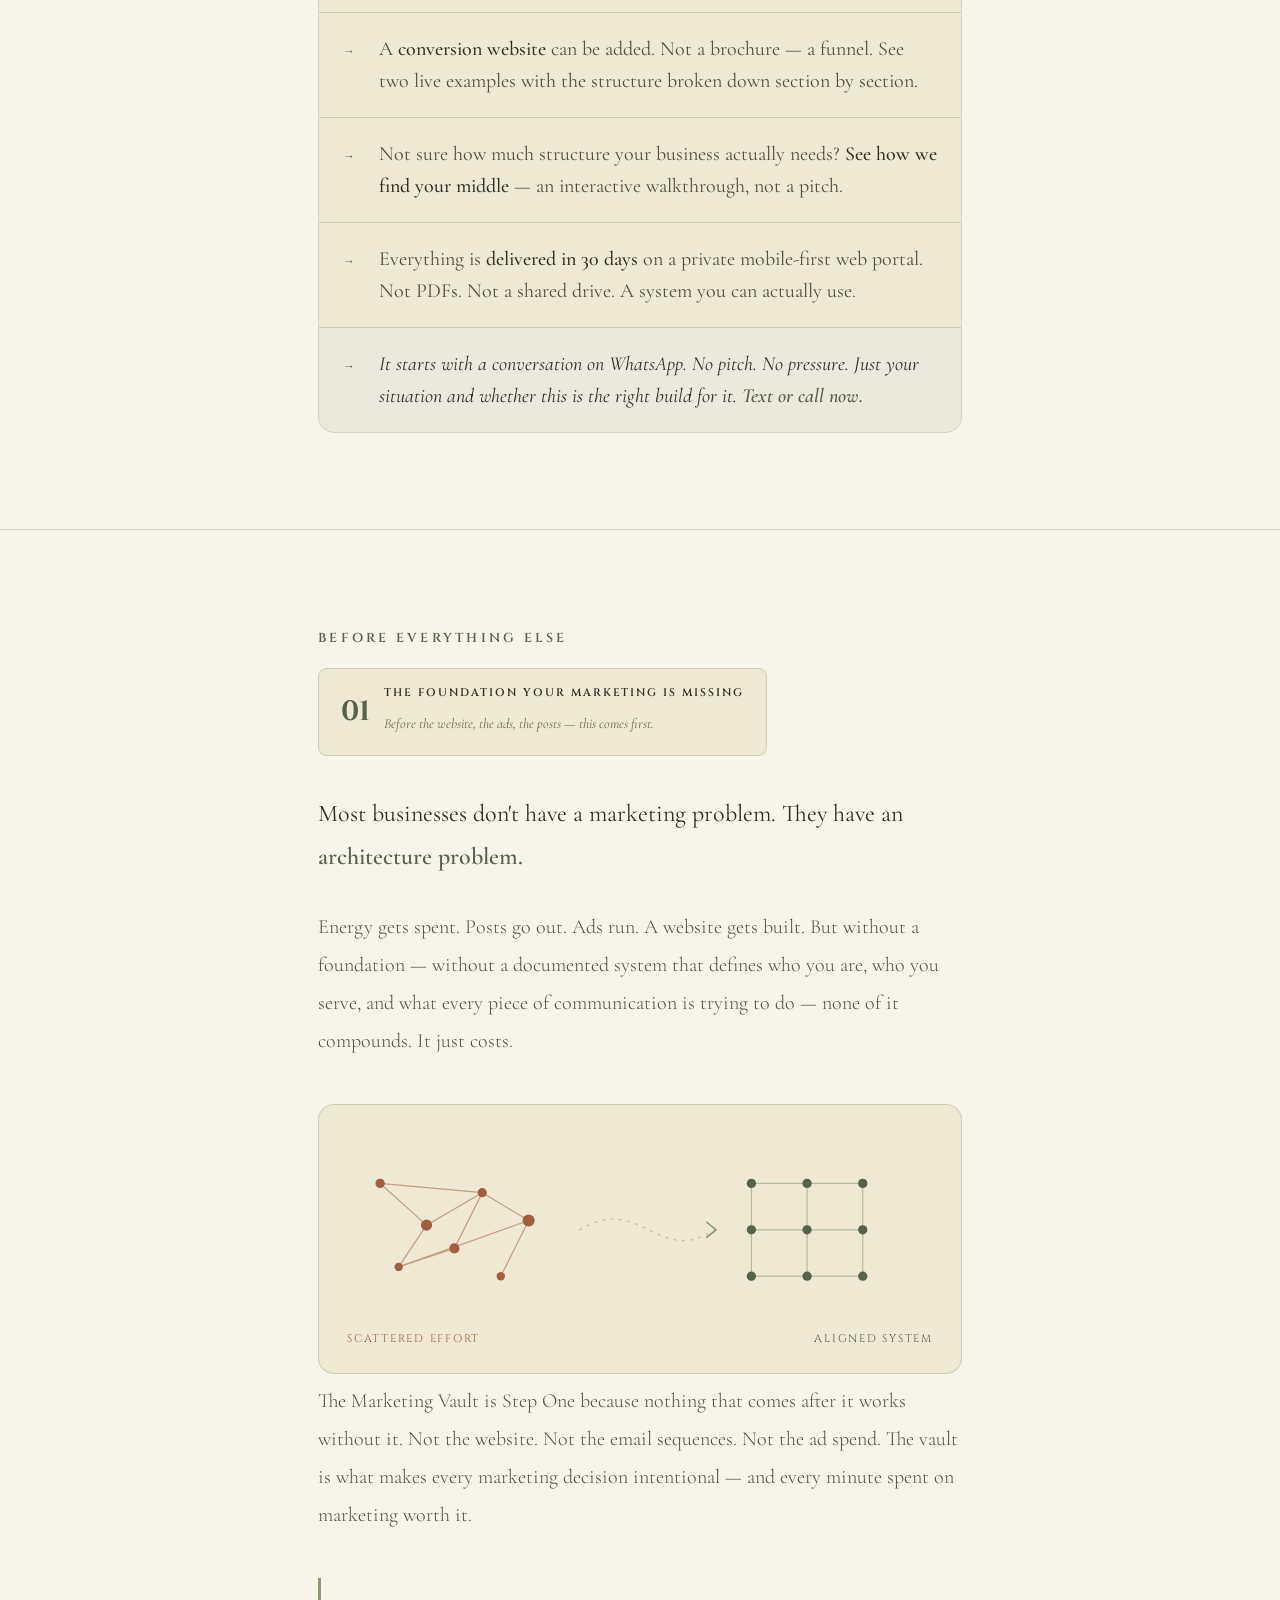
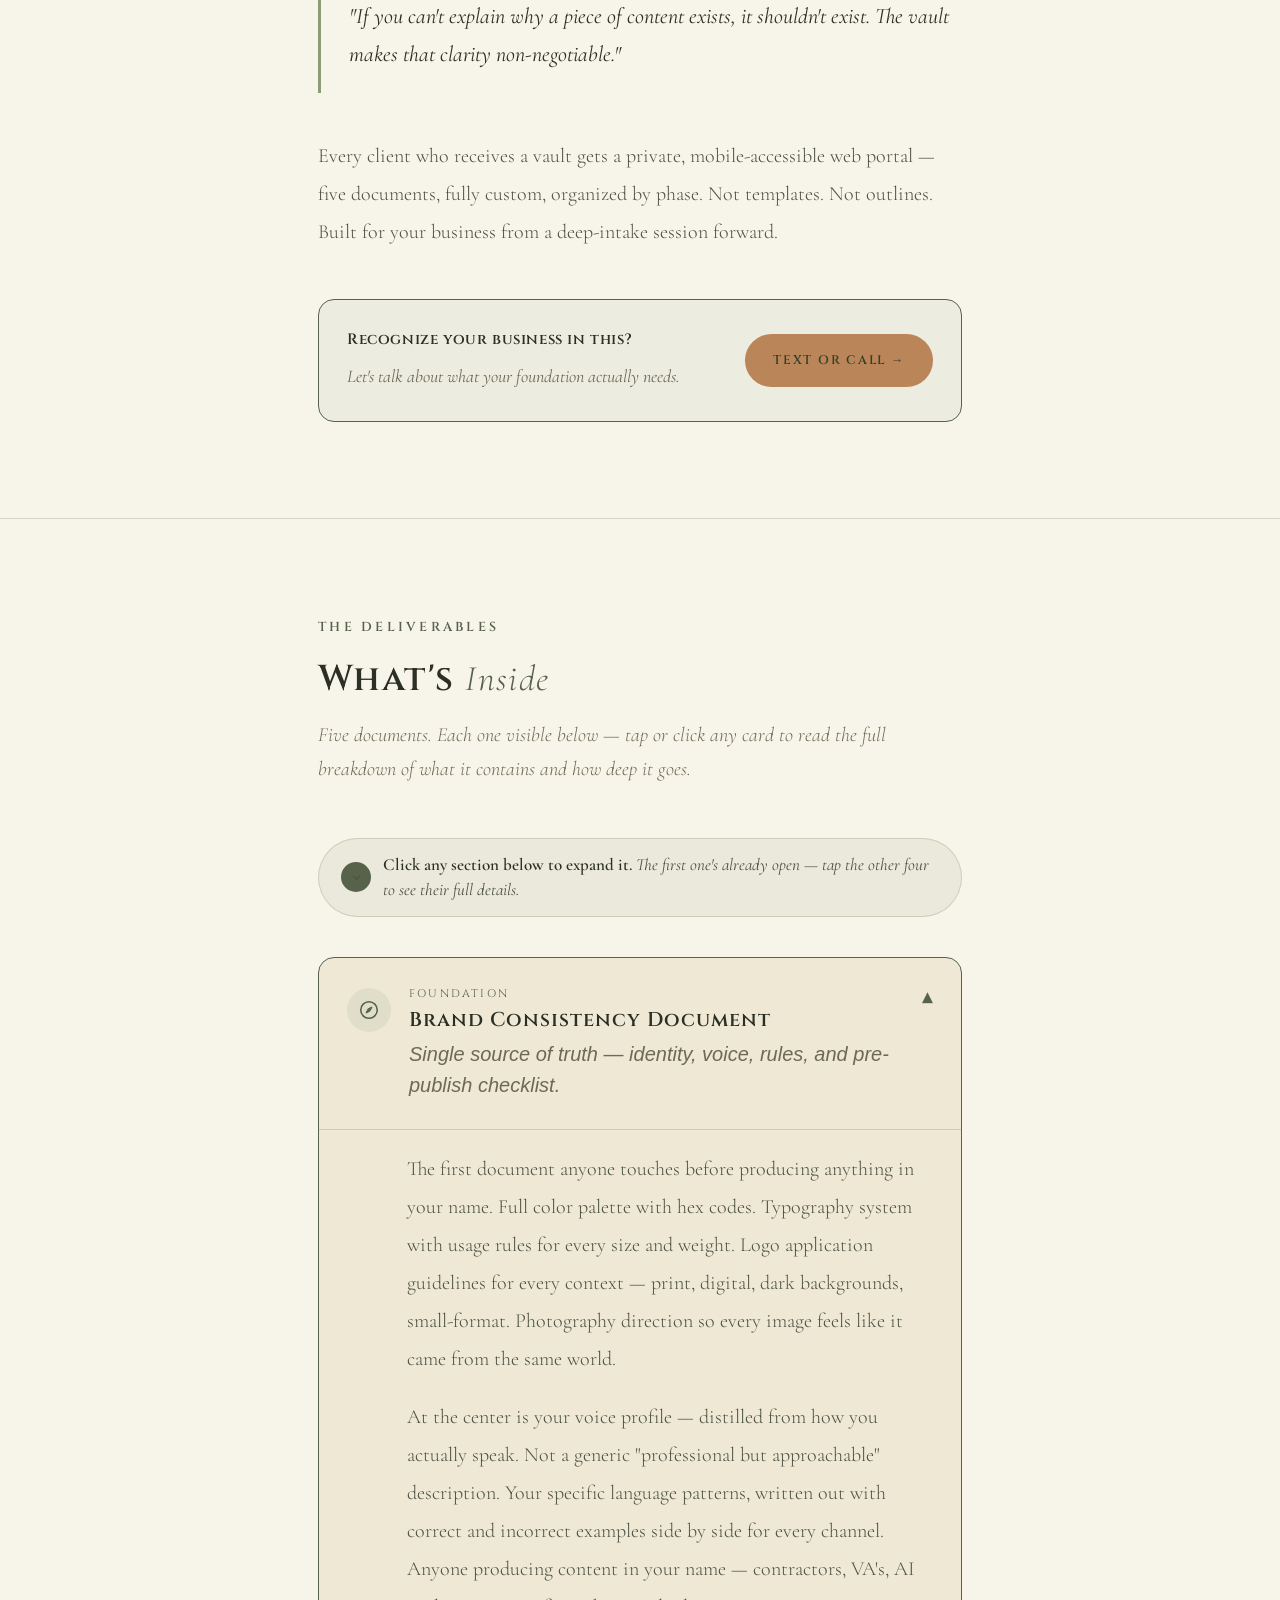
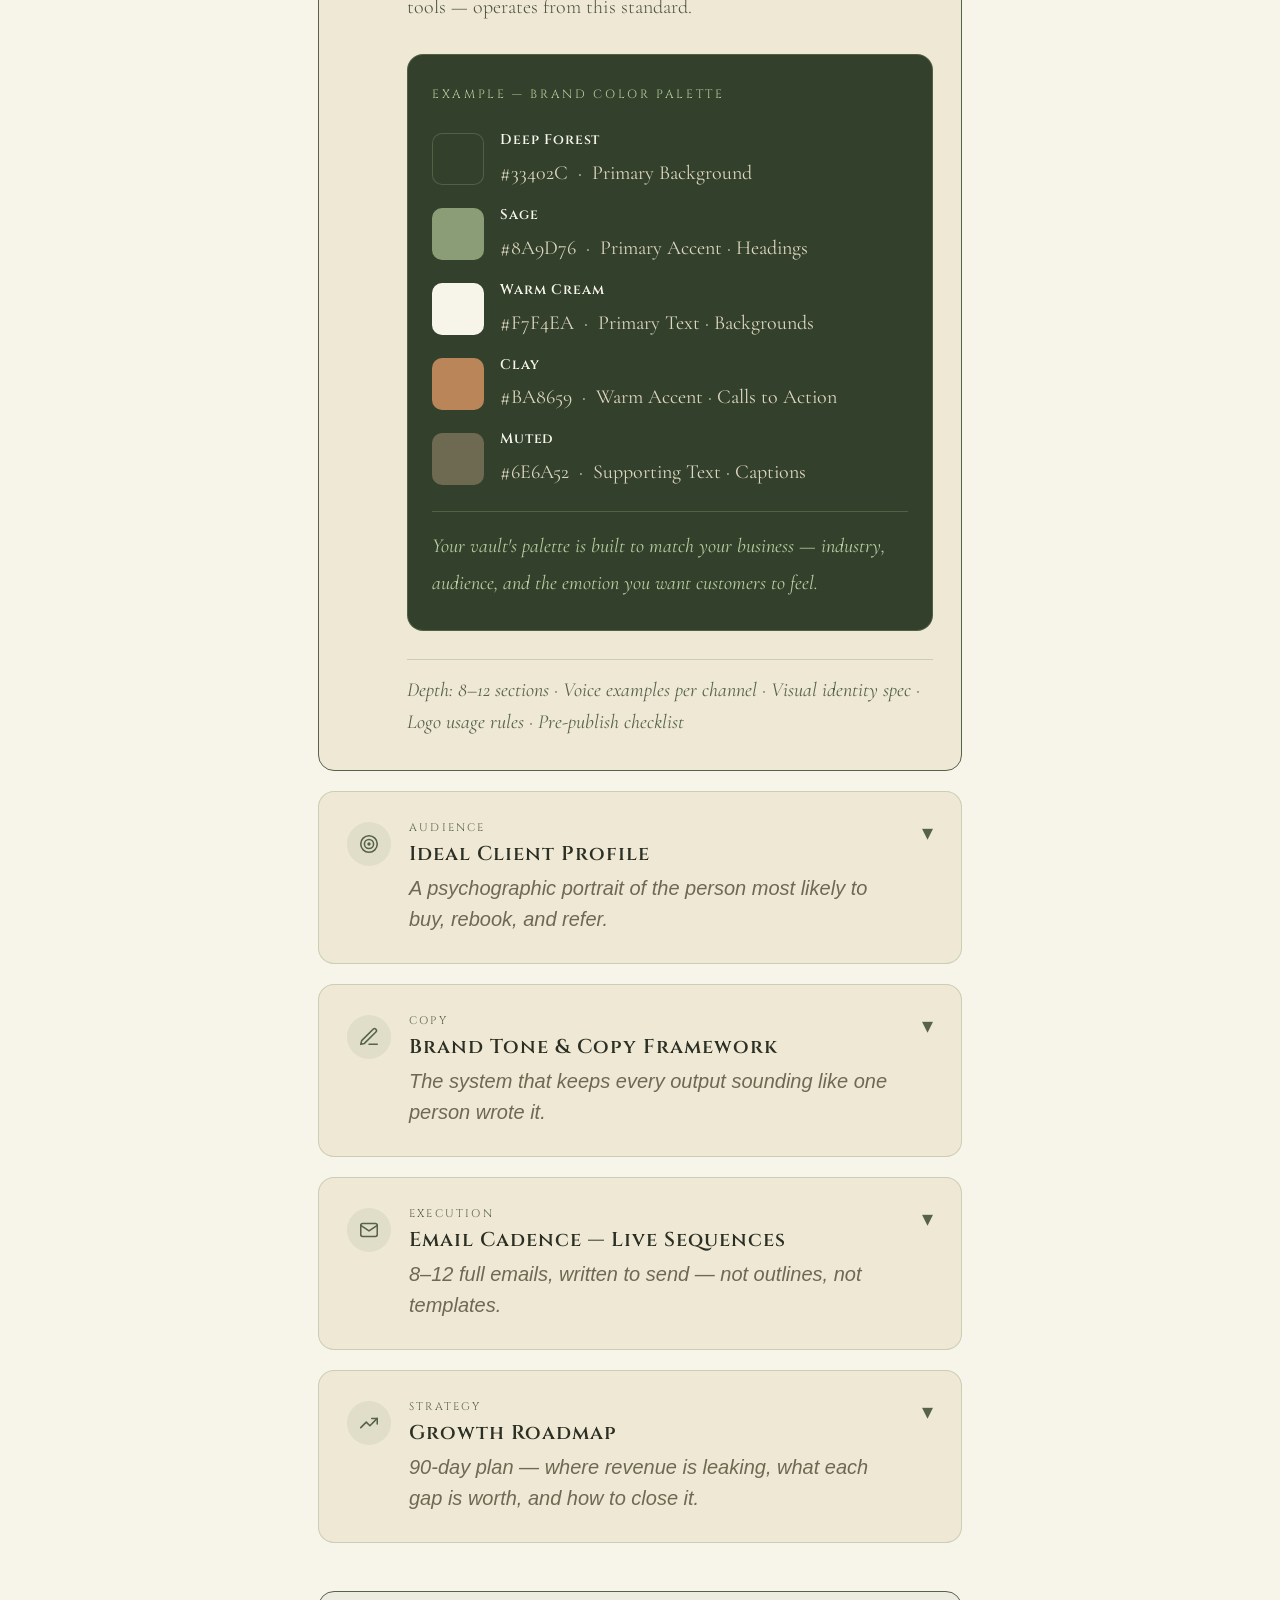
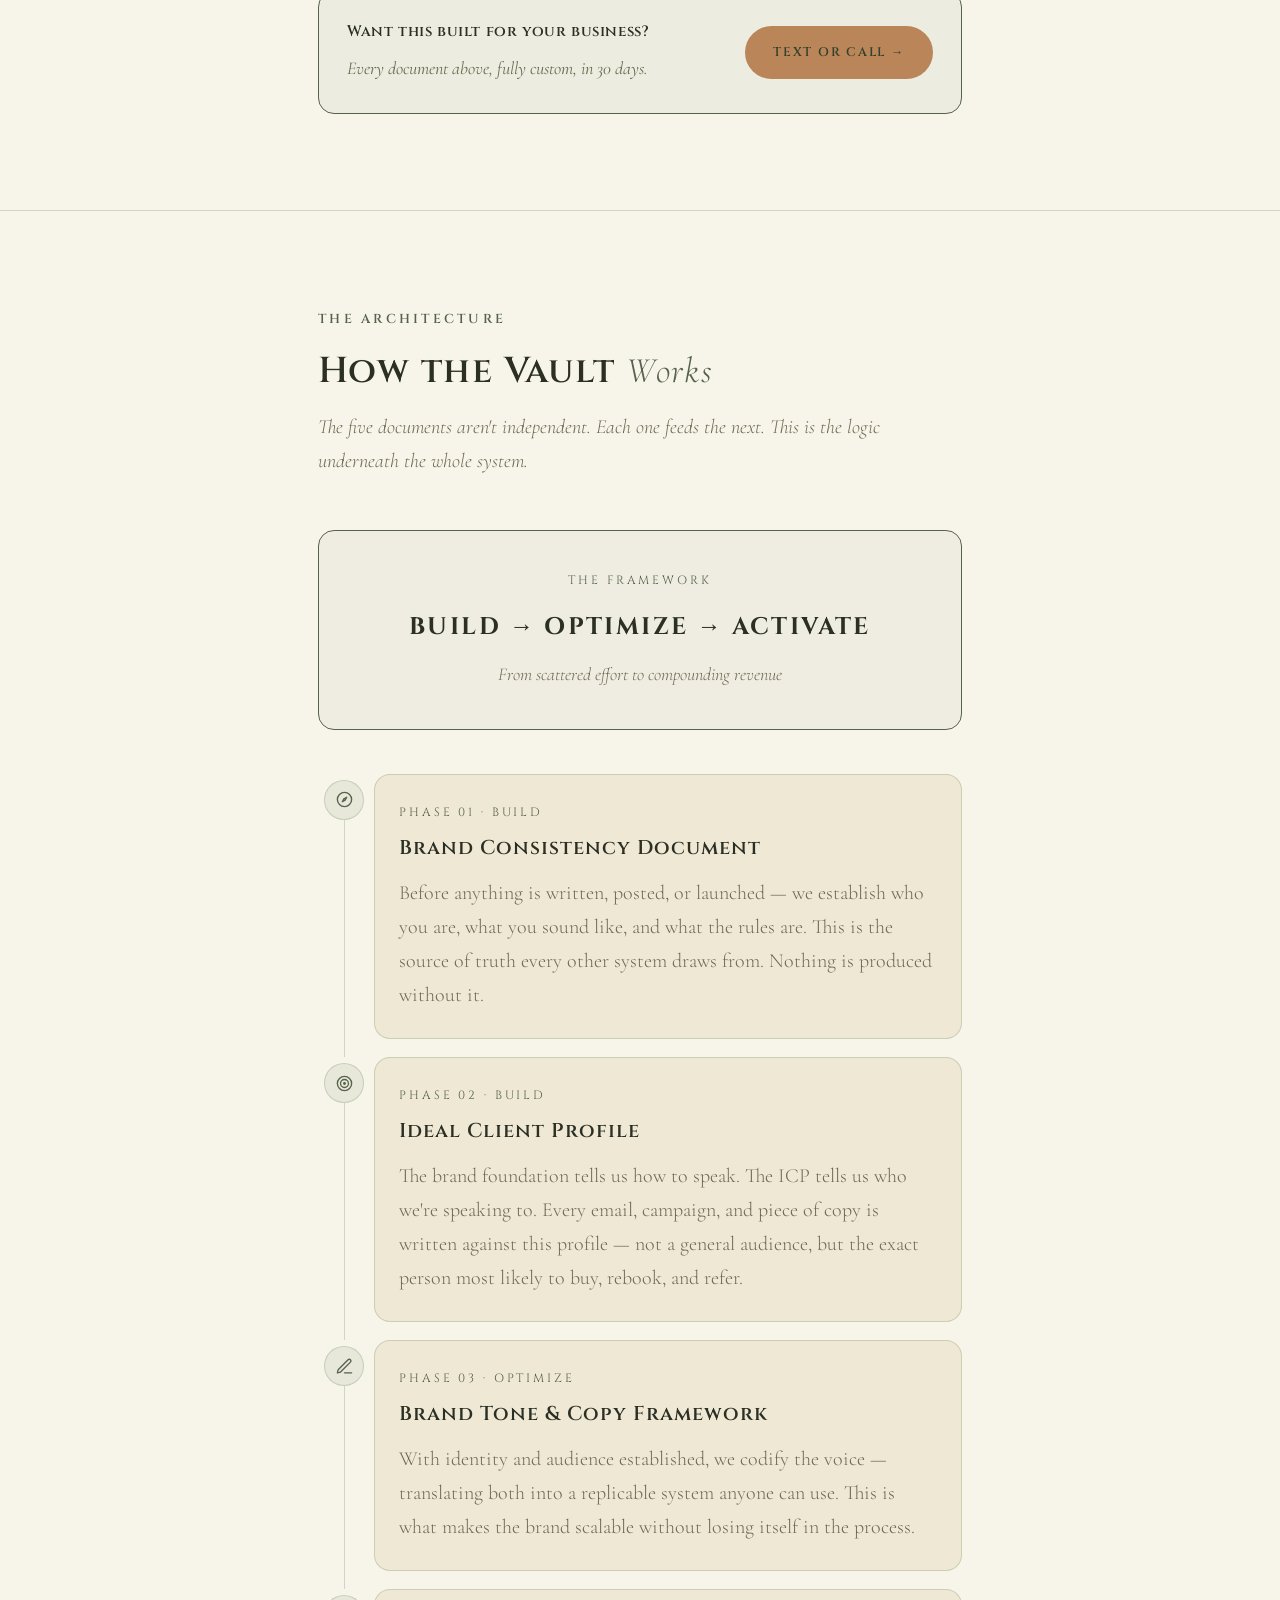
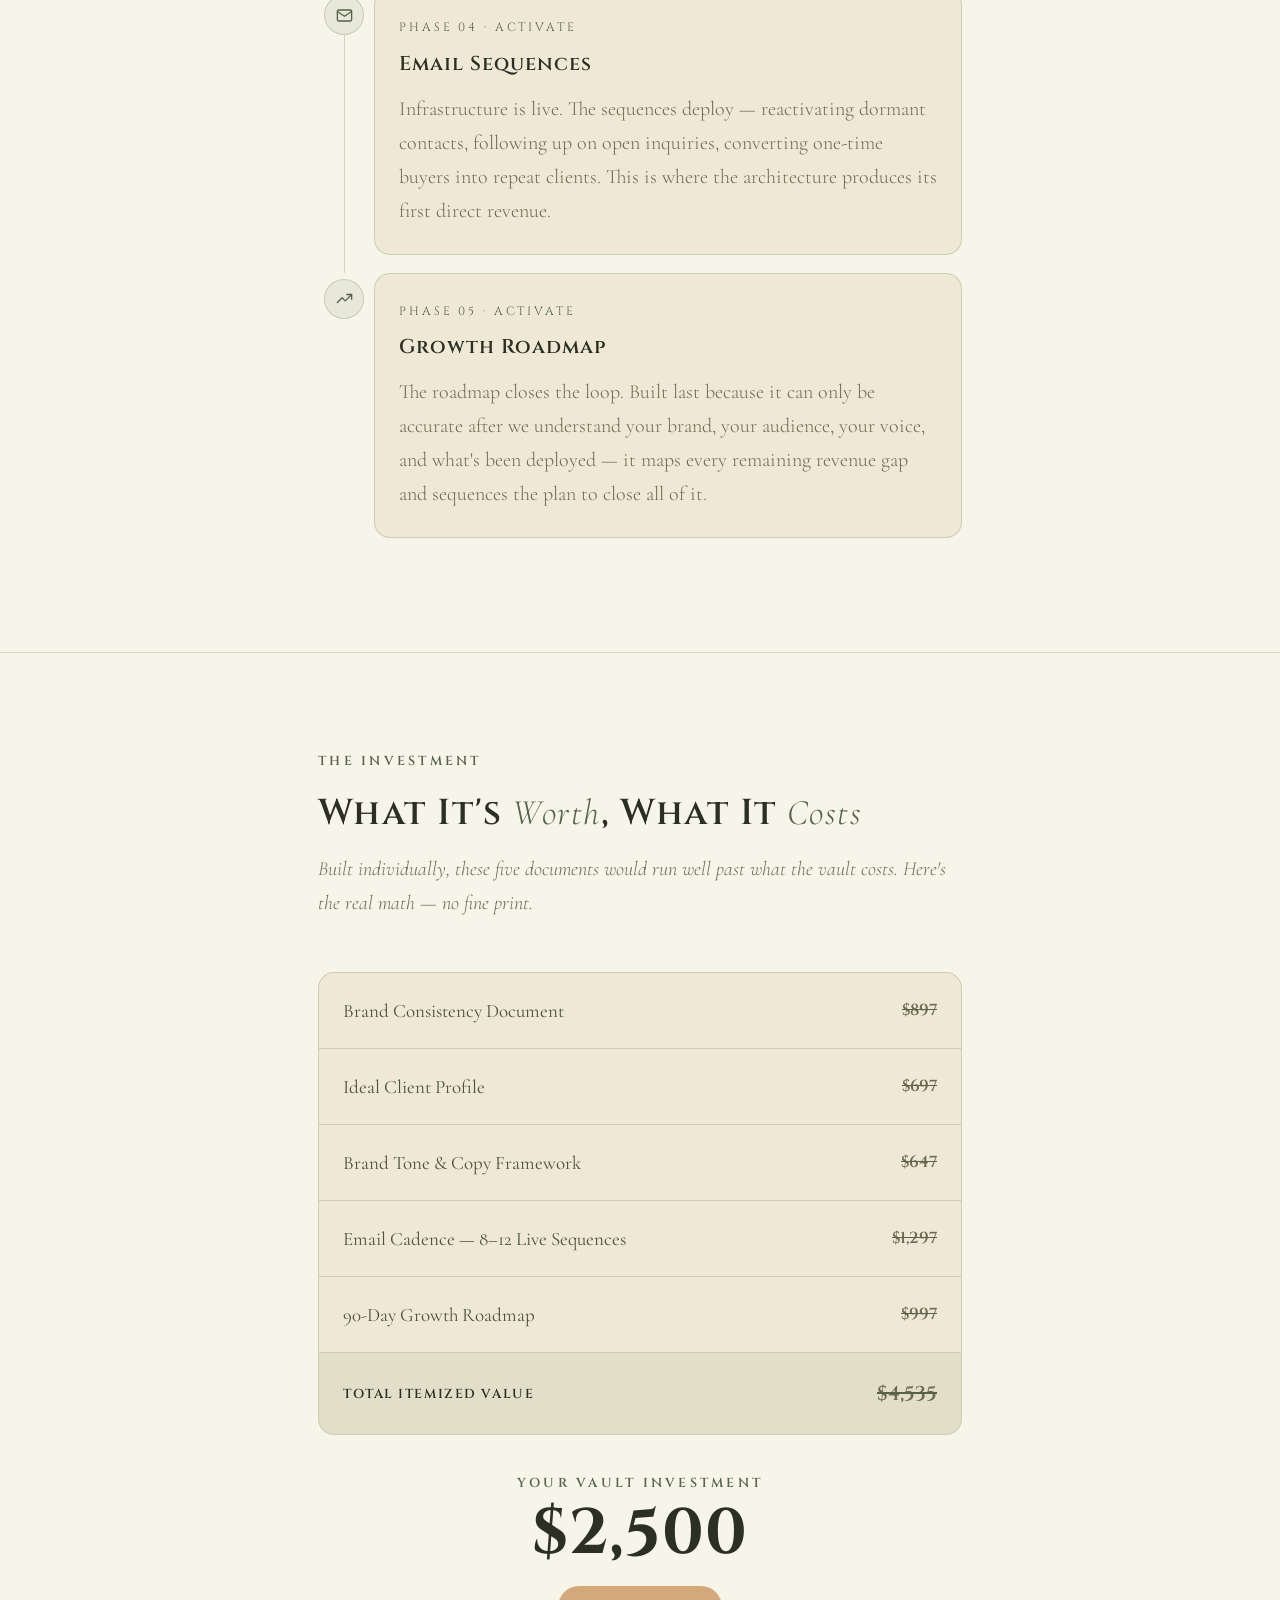
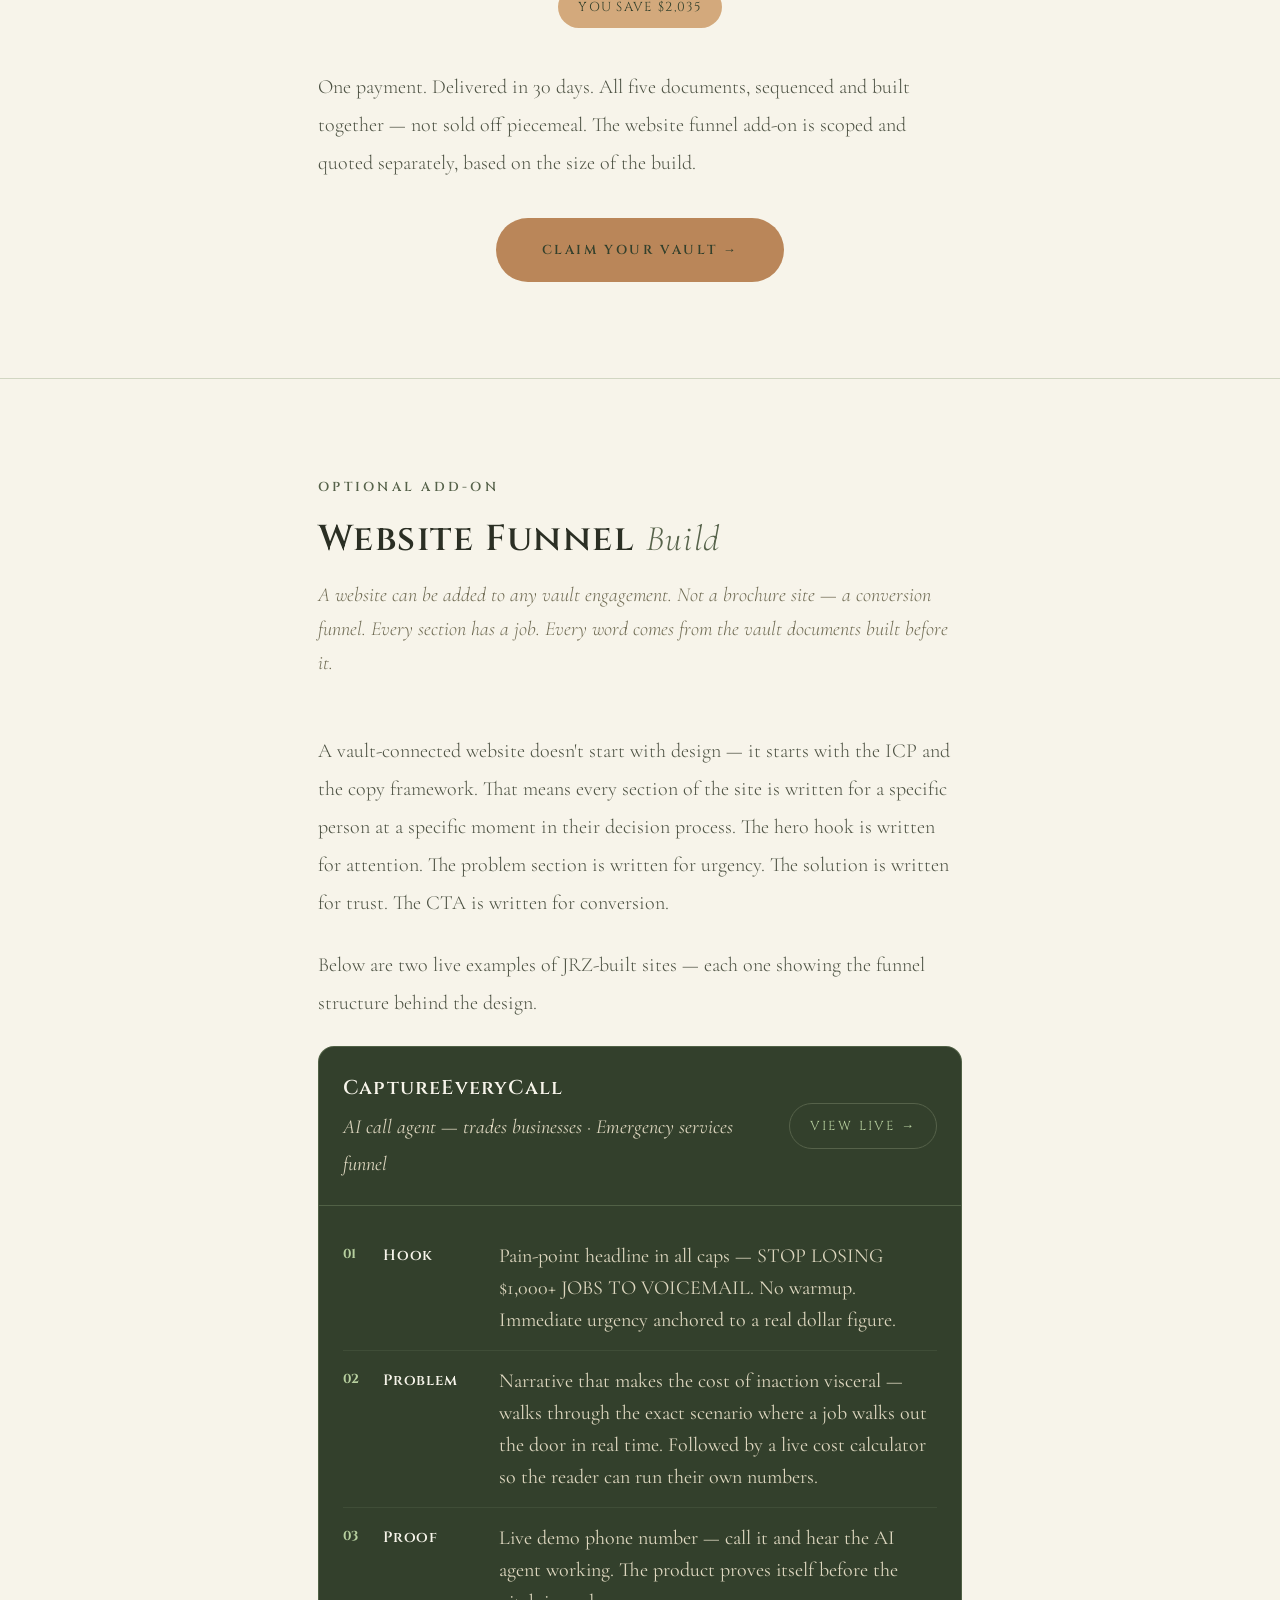
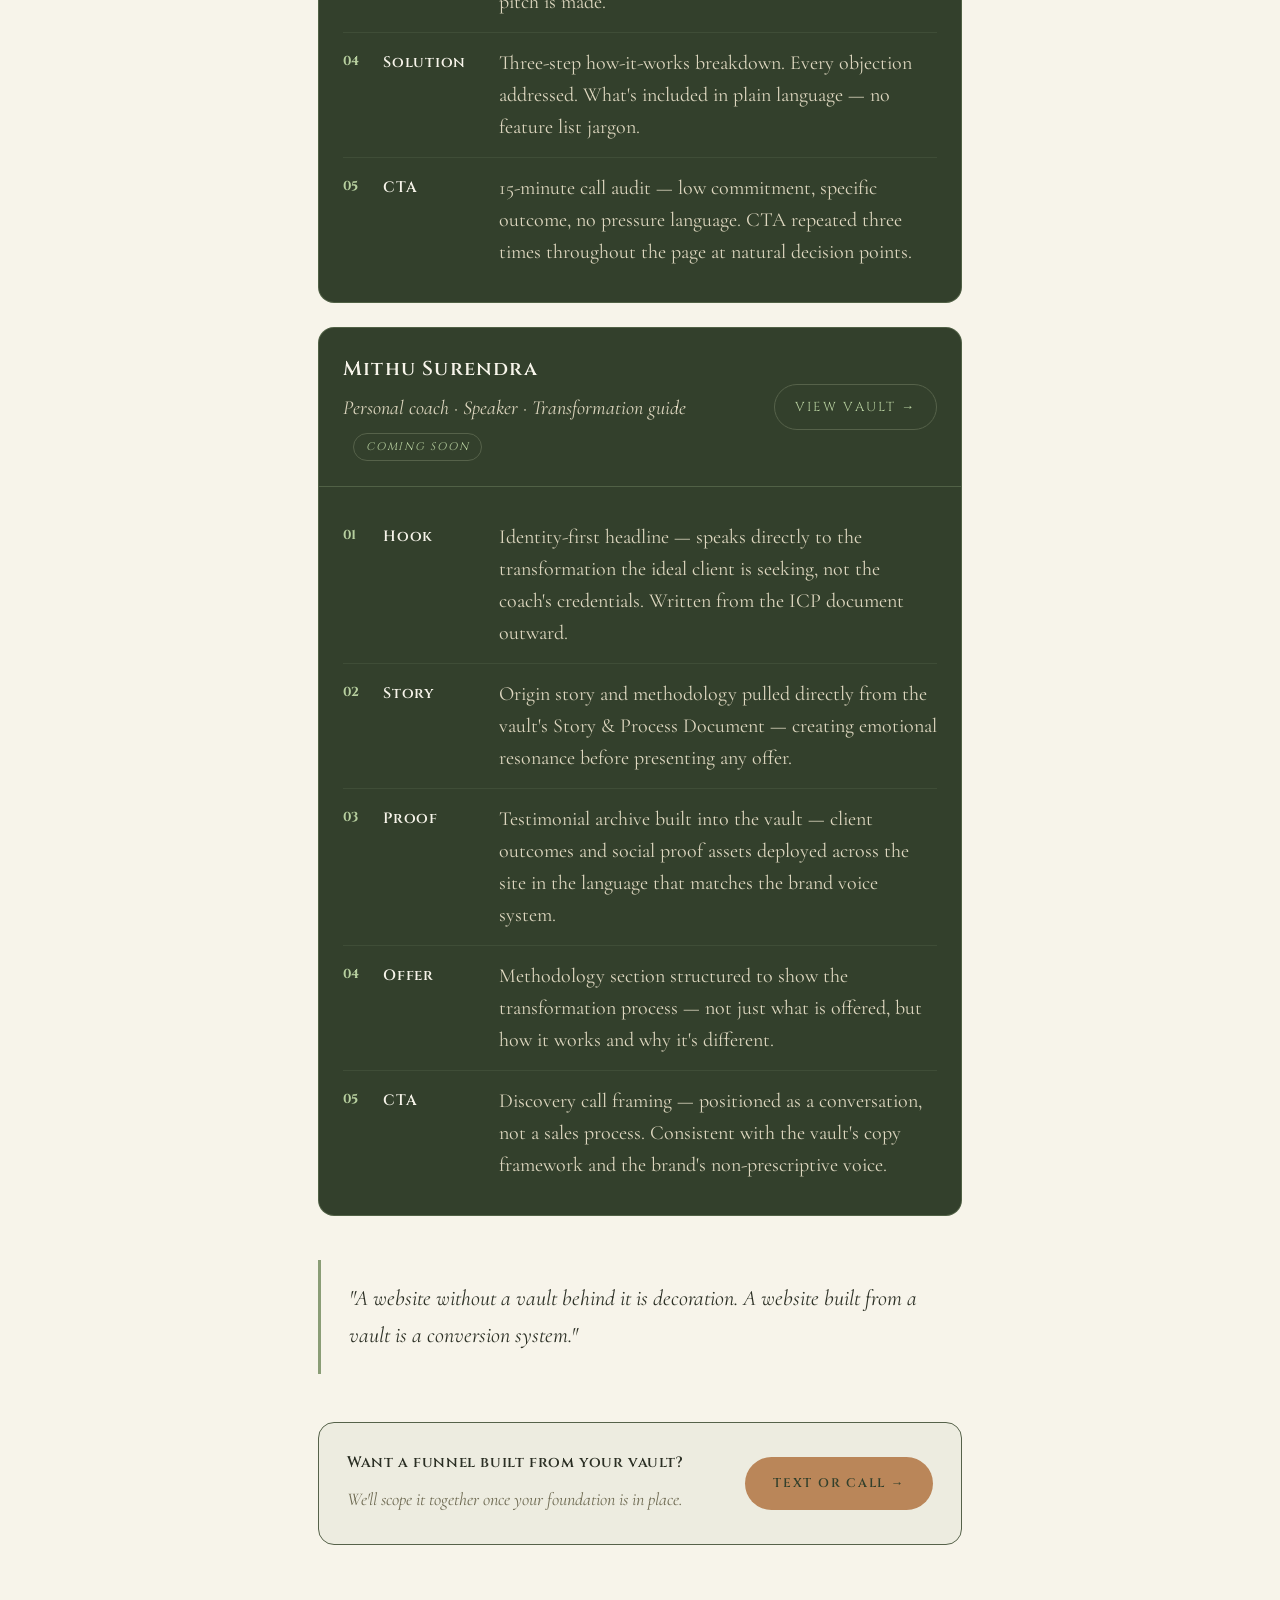
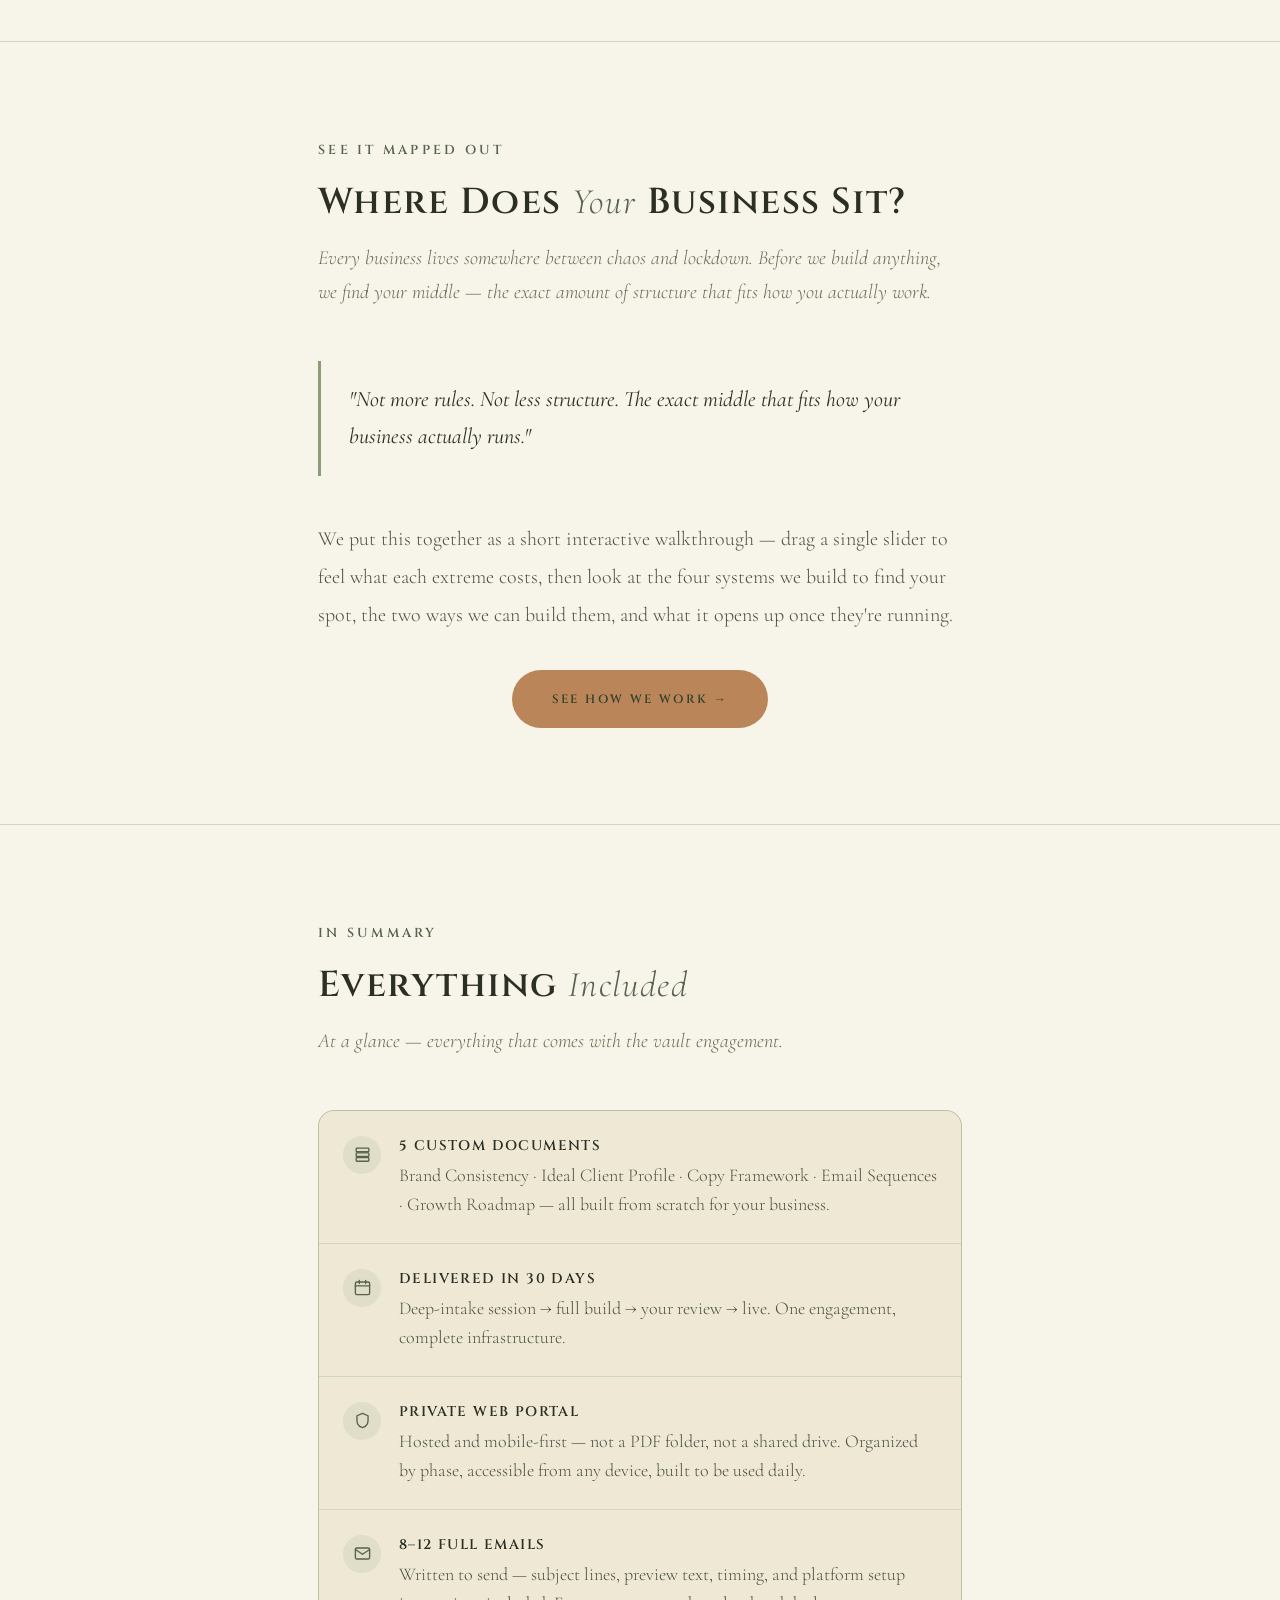
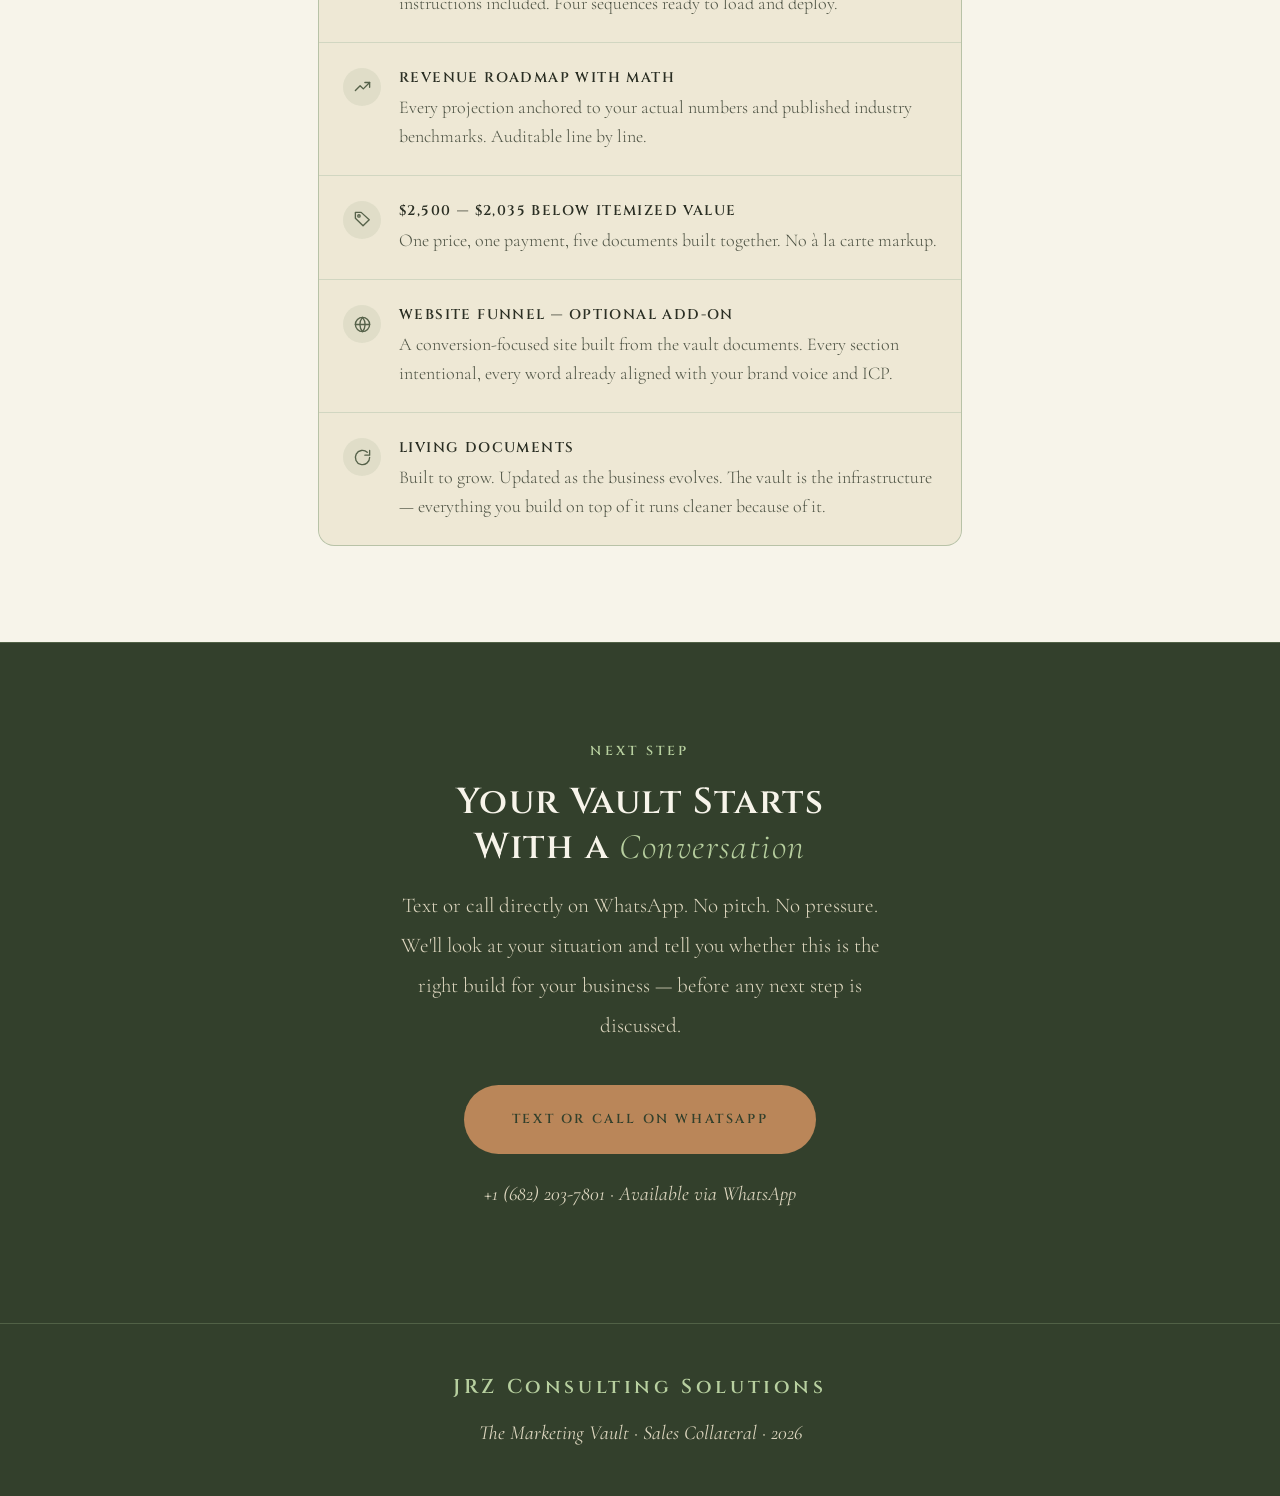
==== commit c841a24e: "Update print statement from 'Hello' to 'Goodbye'" ====
--- a/index.html
+++ b/index.html
@@ -7,34 +7,38 @@
 <link href="https://fonts.googleapis.com/css2?family=Cinzel:wght@400;600;700;900&family=Cormorant+Garamond:ital,wght@0,300;0,400;0,500;0,600;1,300;1,400;1,500&display=swap" rel="stylesheet"/>
 <style>
   *, *::before, *::after { box-sizing: border-box; margin: 0; padding: 0; }
-
   :root {
-    --ink: #0e0c0a;
-    --gold: #c09a38;
-    --gold-light: #d9b85a;
-    --gold-dim: #8a6e20;
-    --gold-rule: rgba(192,154,56,0.3);
-    --cream: #f5f0e8;
-    --cream-dim: #ddd5c4;
-    --smoke: #1c1914;
-    --muted: #7a6e5f;
+    --paper: #f7f4ea;
+    --paper-dim: #eee8d5;
+    --forest: #33402c;
+    --sage: #8a9d76;
+    --sage-light: #b7cf9f;
+    --sage-dim: #56624a;
+    --sage-rule: rgba(138,157,118,0.35);
+    --clay: #ba8659;
+    --clay-light: #d3a97c;
+    --cream: #f7f4ea;
+    --cream-dim: #ddd6bf;
+    --ink: #2b2f24;
+    --ink-soft: #4c5142;
+    --muted: #6e6a52;
+    --radius: 16px;
+    --radius-sm: 9px;
     --body-size: 20px;
     --lead-size: 24px;
     --small-size: 20px;
   }
-
   html { scroll-behavior: smooth; }
-
   body {
-    background: var(--ink);
-    color: var(--cream);
+    background: var(--paper);
+    color: var(--ink);
     font-family: 'Cormorant Garamond', serif;
     font-size: var(--body-size);
-    line-height: 1.8;
+    line-height: 1.85;
     -webkit-font-smoothing: antialiased;
     overflow-x: hidden;
   }
-
+  svg.icon { width: 26px; height: 26px; stroke: currentColor; fill: none; stroke-width: 1.7; stroke-linecap: round; stroke-linejoin: round; display: block; }
   /* ── CONTAINER ── */
   .wrap {
     width: 100%;
@@ -42,15 +46,12 @@
     margin: 0 auto;
     padding: 0 28px;
   }
-
   /* ── SECTIONS ── */
   .section {
-    padding: 80px 0;
-    border-top: 1px solid var(--gold-rule);
-  }
-
+    padding: 96px 0;
+    border-top: 1px solid var(--sage-rule);
+  }
   .section:first-of-type { border-top: none; }
-
   /* ── EYEBROW ── */
   .eyebrow {
     font-family: 'Cinzel', serif;
@@ -58,135 +59,193 @@
     font-weight: 600;
     letter-spacing: 0.25em;
     text-transform: uppercase;
-    color: var(--gold);
+    color: var(--sage-dim);
     display: block;
     margin-bottom: 18px;
   }
-
   /* ── HEADINGS ── */
   h1, h2, h3 {
     font-family: 'Cinzel', serif;
     letter-spacing: 0.04em;
-    line-height: 1.2;
-    color: var(--cream);
-  }
-
+    line-height: 1.22;
+    color: var(--ink);
+  }
   h1 {
-    font-size: clamp(40px, 10vw, 68px);
+    font-size: clamp(40px, 10vw, 66px);
     font-weight: 700;
     margin-bottom: 10px;
   }
-
   h1 em {
     font-family: 'Cormorant Garamond', serif;
     font-style: italic;
     font-weight: 300;
-    color: var(--gold-light);
+    color: var(--sage-light);
     font-size: 1.08em;
   }
-
   h2 {
     font-size: clamp(26px, 6vw, 36px);
     font-weight: 600;
-    margin-bottom: 14px;
-  }
-
+    margin-bottom: 16px;
+  }
   h2 em {
     font-family: 'Cormorant Garamond', serif;
     font-style: italic;
     font-weight: 300;
-    color: var(--gold-light);
-  }
-
+    color: var(--sage-dim);
+  }
   h3 {
     font-size: 20px;
     font-weight: 600;
     letter-spacing: 0.06em;
     margin-bottom: 10px;
   }
-
   /* ── BODY TEXT ── */
   p {
     font-size: var(--body-size);
     font-weight: 300;
-    color: var(--cream-dim);
-    line-height: 1.85;
-    margin-bottom: 22px;
-  }
-
+    color: var(--ink-soft);
+    line-height: 1.9;
+    margin-bottom: 24px;
+  }
   p:last-child { margin-bottom: 0; }
-
   .lead {
     font-size: var(--lead-size);
     font-weight: 400;
-    color: var(--cream);
-    line-height: 1.75;
-    margin-bottom: 28px;
-  }
-
+    color: var(--ink);
+    line-height: 1.8;
+    margin-bottom: 30px;
+  }
   .lead strong {
-    color: var(--gold-light);
+    color: var(--sage-dim);
     font-weight: 600;
   }
-
   .section-intro {
     font-size: 20px;
     font-style: italic;
     font-weight: 300;
     color: var(--muted);
-    margin-bottom: 48px;
+    margin-bottom: 52px;
     line-height: 1.7;
   }
-
   /* ── PULL QUOTE ── */
   .pull-quote {
-    border-left: 3px solid var(--gold);
-    padding: 18px 0 18px 28px;
-    margin: 40px 0;
-  }
-
+    border-left: 3px solid var(--sage);
+    padding: 20px 0 20px 28px;
+    margin: 44px 0;
+  }
   .pull-quote p {
     font-size: 22px;
     font-style: italic;
     font-weight: 400;
-    color: var(--cream);
-    line-height: 1.65;
+    color: var(--ink);
+    line-height: 1.7;
     margin: 0;
   }
-
+  /* ── SCROLL REVEAL ── */
+  .reveal {
+    opacity: 0;
+    transform: translateY(20px);
+    transition: opacity 0.8s ease, transform 0.8s ease;
+  }
+  .reveal.visible {
+    opacity: 1;
+    transform: translateY(0);
+  }
+  @media (prefers-reduced-motion: reduce) {
+    .reveal { opacity: 1; transform: none; transition: none; }
+  }
+  /* ── PROGRESS TRACKER ── */
+  .tracker {
+    position: sticky;
+    top: 0;
+    z-index: 40;
+    background: rgba(247,244,234,0.92);
+    backdrop-filter: blur(6px);
+    border-bottom: 1px solid var(--sage-rule);
+    opacity: 0;
+    transform: translateY(-100%);
+    transition: opacity 0.4s ease, transform 0.4s ease;
+    pointer-events: none;
+  }
+  .tracker.visible { opacity: 1; transform: translateY(0); pointer-events: auto; }
+  .tracker-inner {
+    max-width: 700px;
+    margin: 0 auto;
+    display: flex;
+    align-items: center;
+    justify-content: space-between;
+    padding: 14px 28px;
+    gap: 6px;
+    overflow-x: auto;
+  }
+  .tracker-step {
+    display: flex;
+    align-items: center;
+    gap: 8px;
+    text-decoration: none;
+    flex-shrink: 0;
+    padding: 4px 2px;
+  }
+  .tracker-dot {
+    width: 8px; height: 8px; border-radius: 50%;
+    background: var(--sage-rule);
+    transition: background 0.3s ease, transform 0.3s ease;
+    flex-shrink: 0;
+  }
+  .tracker-step.active .tracker-dot { background: var(--sage); transform: scale(1.3); }
+  .tracker-label {
+    font-family: 'Cinzel', serif;
+    font-size: 10.5px;
+    letter-spacing: 0.1em;
+    text-transform: uppercase;
+    color: var(--muted);
+    white-space: nowrap;
+    transition: color 0.3s ease;
+  }
+  .tracker-step.active .tracker-label { color: var(--ink); font-weight: 600; }
+  .tracker-line {
+    flex: 1;
+    height: 1px;
+    background: var(--sage-rule);
+    margin: 0 2px;
+    min-width: 10px;
+  }
+  @media (max-width: 620px) {
+    .tracker-label { display: none; }
+    .tracker-inner { justify-content: center; gap: 10px; padding: 14px 20px; }
+  }
   /* ── HERO ── */
   .hero {
-    padding: 100px 0 88px;
+    padding: 110px 0 96px;
     text-align: center;
     border-top: none;
-  }
-
+    background: var(--forest);
+    color: var(--cream);
+  }
+  .hero h1 { color: var(--cream); }
   .hero-rule {
     width: 1px;
     height: 64px;
-    background: linear-gradient(to bottom, transparent, var(--gold));
+    background: linear-gradient(to bottom, transparent, var(--sage-light));
     margin: 0 auto 40px;
   }
-
   .brand-mark {
     font-family: 'Cinzel', serif;
     font-size: 13px;
     letter-spacing: 0.3em;
     text-transform: uppercase;
-    color: var(--gold-dim);
+    color: var(--sage-light);
     margin-bottom: 40px;
   }
-
   .hero-sub {
     font-size: 22px;
     font-weight: 300;
     font-style: italic;
-    color: var(--muted);
+    color: var(--cream-dim);
     max-width: 500px;
     margin: 32px auto 0;
-    line-height: 1.65;
-  }
-
+    line-height: 1.7;
+  }
   .divider-label {
     display: flex;
     align-items: center;
@@ -199,63 +258,124 @@
     content: '';
     flex: 1;
     height: 1px;
-    background: var(--gold-rule);
+    background: rgba(183,207,159,0.3);
   }
   .divider-label span {
     font-family: 'Cinzel', serif;
     font-size: 12px;
     letter-spacing: 0.24em;
-    color: var(--gold-dim);
+    color: var(--sage-light);
     text-transform: uppercase;
     white-space: nowrap;
   }
-
   /* ── STEP ONE BADGE ── */
   .step-badge {
     display: inline-flex;
     align-items: center;
-    gap: 12px;
-    border: 1px solid var(--gold-dim);
-    padding: 12px 20px;
+    gap: 14px;
+    border: 1px solid var(--sage-rule);
+    border-radius: var(--radius-sm);
+    padding: 14px 22px;
     margin-bottom: 36px;
-    background: rgba(192,154,56,0.05);
-  }
-
+    background: var(--paper-dim);
+  }
   .step-badge-num {
     font-family: 'Cinzel', serif;
     font-size: 28px;
     font-weight: 700;
-    color: var(--gold);
+    color: var(--sage-dim);
     line-height: 1;
   }
-
   .step-badge-text {
     text-align: left;
   }
-
   .step-badge-text strong {
     font-family: 'Cinzel', serif;
     font-size: 11px;
     font-weight: 600;
     letter-spacing: 0.18em;
     text-transform: uppercase;
-    color: var(--cream);
+    color: var(--ink);
     display: block;
   }
-
   .step-badge-text span {
     font-size: 14px;
     font-style: italic;
     color: var(--muted);
   }
-
+  /* ── CHAOS → CLARITY VISUAL ── */
+  .relief-visual {
+    margin: 44px 0 8px;
+    border: 1px solid var(--sage-rule);
+    border-radius: var(--radius);
+    background: var(--paper-dim);
+    padding: 32px 24px 24px;
+  }
+  .relief-visual svg { width: 100%; height: auto; display: block; }
+  .relief-caption {
+    display: flex;
+    justify-content: space-between;
+    margin-top: 6px;
+    padding: 0 4px;
+  }
+  .relief-caption span {
+    font-family: 'Cinzel', serif;
+    font-size: 11px;
+    letter-spacing: 0.16em;
+    text-transform: uppercase;
+  }
+  .relief-caption .from { color: #a15f42; }
+  .relief-caption .to { color: var(--sage-dim); }
+  /* ── EXPAND HINT ── */
+  .expand-hint {
+    display: flex;
+    align-items: center;
+    gap: 12px;
+    background: rgba(138,157,118,0.12);
+    border: 1px solid var(--sage-rule);
+    border-radius: 999px;
+    padding: 13px 22px;
+    margin-bottom: 40px;
+  }
+  .expand-hint-icon {
+    flex-shrink: 0;
+    width: 30px; height: 30px;
+    border-radius: 50%;
+    background: var(--sage-dim);
+    color: var(--cream);
+    display: flex; align-items: center; justify-content: center;
+    animation: hintBounce 2.2s ease-in-out infinite;
+  }
+  .expand-hint-icon svg { width: 15px; height: 15px; }
+  .expand-hint span {
+    font-size: 17px;
+    font-style: italic;
+    color: var(--ink-soft);
+    line-height: 1.5;
+  }
+  .expand-hint strong {
+    color: var(--ink);
+    font-weight: 600;
+    font-style: normal;
+  }
+  @keyframes hintBounce {
+    0%, 100% { transform: translateY(0); }
+    50% { transform: translateY(3px); }
+  }
+  @media (prefers-reduced-motion: reduce) {
+    .expand-hint-icon { animation: none; }
+  }
+  @media (max-width: 560px) {
+    .expand-hint { border-radius: var(--radius); align-items: flex-start; }
+  }
   /* ── ACCORDION ── */
   .accordion {
-    border: 1px solid var(--gold-rule);
-    margin-bottom: 16px;
-    background: var(--smoke);
-  }
-
+    border: 1px solid var(--sage-rule);
+    border-radius: var(--radius);
+    margin-bottom: 20px;
+    background: var(--paper-dim);
+    overflow: hidden;
+  }
   .accordion-header {
     width: 100%;
     background: none;
@@ -263,50 +383,54 @@
     padding: 28px 28px;
     display: flex;
     align-items: flex-start;
-    gap: 20px;
+    gap: 18px;
     cursor: pointer;
     text-align: left;
     transition: background 0.2s;
   }
-
   .accordion-header:hover {
-    background: rgba(192,154,56,0.04);
-  }
-
+    background: rgba(138,157,118,0.08);
+  }
+  .accordion-icon {
+    flex-shrink: 0;
+    width: 44px; height: 44px;
+    border-radius: 50%;
+    background: rgba(138,157,118,0.14);
+    display: flex; align-items: center; justify-content: center;
+    color: var(--sage-dim);
+    margin-top: 2px;
+  }
+  .accordion-icon svg { width: 22px; height: 22px; }
   .accordion-num {
     font-family: 'Cinzel', serif;
     font-size: 13px;
     font-weight: 600;
     letter-spacing: 0.18em;
-    color: var(--gold-dim);
+    color: var(--sage-dim);
     flex-shrink: 0;
     margin-top: 4px;
-    width: 28px;
-  }
-
+    width: 26px;
+  }
   .accordion-title-block {
     flex: 1;
   }
-
   .accordion-tag {
     font-family: 'Cinzel', serif;
     font-size: 11px;
     letter-spacing: 0.2em;
     text-transform: uppercase;
-    color: var(--gold);
+    color: var(--sage-dim);
     display: block;
     margin-bottom: 6px;
   }
-
   .accordion-title {
     font-family: 'Cinzel', serif;
     font-size: 20px;
     font-weight: 600;
     letter-spacing: 0.05em;
-    color: var(--cream);
+    color: var(--ink);
     line-height: 1.3;
   }
-
   .accordion-summary {
     font-size: 20px;
     font-style: italic;
@@ -315,104 +439,79 @@
     line-height: 1.55;
     font-weight: 300;
   }
-
   .accordion-arrow {
     font-size: 22px;
-    color: var(--gold-dim);
+    color: var(--sage-dim);
     flex-shrink: 0;
     transition: transform 0.3s;
     margin-top: 2px;
     line-height: 1;
   }
-
   .accordion.open .accordion-arrow {
     transform: rotate(180deg);
   }
-
   .accordion.open {
-    border-color: var(--gold-dim);
-  }
-
+    border-color: var(--sage-dim);
+  }
   .accordion-body {
     display: none;
-    padding: 0 28px 28px 76px;
-    border-top: 1px solid var(--gold-rule);
-  }
-
+    padding: 0 28px 32px 88px;
+    border-top: 1px solid var(--sage-rule);
+  }
   /* ── MOBILE ACCORDION OVERRIDES ── */
   @media (max-width: 600px) {
     .accordion-header {
-      padding: 28px 20px 24px 20px;
+      padding: 26px 20px 22px 20px;
       flex-wrap: wrap;
-      gap: 0;
+      gap: 14px;
     }
-
-    .accordion-num {
-      font-size: 11px;
-      letter-spacing: 0.22em;
-      color: var(--gold);
-      width: 100%;
-      margin-bottom: 6px;
-      margin-top: 0;
-    }
-
+    .accordion-num { display: none; }
     .accordion-title-block {
       width: 100%;
       flex: none;
       padding-right: 0;
     }
-
     .accordion-tag {
       font-size: 11px;
       margin-bottom: 8px;
     }
-
     .accordion-title {
       font-size: 22px;
       line-height: 1.35;
     }
-
     .accordion-summary {
       display: none;
     }
-
     .accordion-arrow {
       width: 100%;
       text-align: right;
       font-size: 24px;
-      margin-top: 16px;
+      margin-top: 4px;
       display: block;
     }
-
     .accordion-body {
       padding: 0 20px 28px 20px;
     }
-
     .accordion-body p {
       font-size: 20px;
     }
-
     /* Bar chart mobile fix */
     .bar-chart {
       gap: 4px;
       height: 100px;
     }
-
     .bar-val {
       font-size: 10px;
       letter-spacing: 0;
     }
-
     .bar-name {
       font-size: 10px;
       line-height: 1.2;
     }
-
     .graph-preview {
       padding: 20px 14px;
       overflow-x: hidden;
     }
-
     /* Site example header mobile fix */
     .site-example-header {
       flex-direction: column;
@@ -420,156 +519,143 @@
       gap: 14px;
       padding: 20px 20px;
     }
-
     .site-link-btn {
       width: 100%;
       text-align: center;
       padding: 14px 18px;
     }
   }
-
   .accordion.open .accordion-body {
     display: block;
   }
-
   .accordion-body p {
     font-size: 20px;
     margin-top: 20px;
     margin-bottom: 16px;
   }
-
   .depth-note {
     font-size: 20px;
     font-style: italic;
-    color: var(--gold-dim);
-    border-top: 1px solid var(--gold-rule);
+    color: var(--sage-dim);
+    border-top: 1px solid var(--sage-rule);
     padding-top: 14px;
     margin-top: 8px;
     line-height: 1.6;
   }
-
   /* ── FUNNEL SPINE ── */
   .funnel-item {
     display: flex;
     gap: 0;
     position: relative;
   }
-
   .funnel-spine {
     display: flex;
     flex-direction: column;
     align-items: center;
     flex-shrink: 0;
-    width: 48px;
-  }
-
+    width: 52px;
+  }
   .funnel-dot {
-    width: 14px;
-    height: 14px;
+    width: 40px;
+    height: 40px;
     border-radius: 50%;
-    background: var(--gold);
-    border: 2px solid var(--ink);
+    background: rgba(138,157,118,0.14);
+    border: 1px solid var(--sage-rule);
+    color: var(--sage-dim);
+    display: flex; align-items: center; justify-content: center;
     flex-shrink: 0;
     margin-top: 6px;
     z-index: 1;
   }
-
+  .funnel-dot svg { width: 19px; height: 19px; }
   .funnel-line {
     width: 1px;
     flex: 1;
-    background: var(--gold-dim);
-    min-height: 20px;
-  }
-
+    background: var(--sage-rule);
+    min-height: 24px;
+  }
   .funnel-item:last-child .funnel-line { display: none; }
-
   .funnel-content {
     flex: 1;
-    background: var(--smoke);
-    border: 1px solid var(--gold-rule);
+    background: var(--paper-dim);
+    border: 1px solid var(--sage-rule);
+    border-radius: var(--radius);
     padding: 26px 24px;
-    margin-bottom: 2px;
-  }
-
+    margin-bottom: 18px;
+    margin-left: 4px;
+  }
   .funnel-phase-label {
     font-family: 'Cinzel', serif;
     font-size: 12px;
     letter-spacing: 0.24em;
     text-transform: uppercase;
-    color: var(--gold);
+    color: var(--sage-dim);
     margin-bottom: 6px;
     display: block;
   }
-
   .funnel-phase-title {
     font-family: 'Cinzel', serif;
     font-size: 20px;
     font-weight: 600;
-    color: var(--cream);
+    color: var(--ink);
     margin-bottom: 10px;
     letter-spacing: 0.05em;
   }
-
   .funnel-content p {
     font-size: 20px;
     color: var(--muted);
     margin: 0;
     line-height: 1.7;
   }
-
   /* ── FRAMEWORK BOX ── */
   .framework-box {
-    border: 1px solid var(--gold-dim);
-    padding: 36px 28px;
+    border: 1px solid var(--sage-dim);
+    border-radius: var(--radius);
+    padding: 38px 28px;
     text-align: center;
-    margin: 0 0 40px;
-    background: rgba(192,154,56,0.04);
-  }
-
+    margin: 0 0 44px;
+    background: rgba(138,157,118,0.08);
+  }
   .framework-label {
     font-family: 'Cinzel', serif;
     font-size: 12px;
     letter-spacing: 0.24em;
     text-transform: uppercase;
-    color: var(--gold-dim);
+    color: var(--sage-dim);
     display: block;
     margin-bottom: 14px;
   }
-
   .framework-name {
     font-family: 'Cinzel', serif;
     font-size: 24px;
     font-weight: 700;
-    letter-spacing: 0.12em;
-    color: var(--cream);
+    letter-spacing: 0.1em;
+    color: var(--ink);
     margin-bottom: 8px;
   }
-
   .framework-sub {
     font-size: 18px;
     font-style: italic;
     font-weight: 300;
     color: var(--muted);
   }
-
   /* ── GRAPH PREVIEW ── */
   .graph-preview {
-    background: var(--smoke);
-    border: 1px solid var(--gold-rule);
+    background: var(--forest);
+    border: 1px solid var(--sage-rule);
+    border-radius: var(--radius);
     padding: 28px 24px;
     margin: 32px 0;
   }
-
   .graph-label {
     font-family: 'Cinzel', serif;
     font-size: 13px;
     letter-spacing: 0.2em;
     text-transform: uppercase;
-    color: var(--gold-dim);
+    color: var(--sage-light);
     margin-bottom: 20px;
     display: block;
   }
-
   /* Bar chart */
   .bar-chart {
     display: flex;
@@ -578,7 +664,6 @@
     height: 120px;
     margin-bottom: 12px;
   }
-
   .bar-wrap {
     flex: 1;
     display: flex;
@@ -588,59 +673,51 @@
     height: 100%;
     justify-content: flex-end;
   }
-
   .bar {
     width: 100%;
-    background: var(--gold-dim);
-    border-radius: 2px 2px 0 0;
+    background: var(--sage-dim);
+    border-radius: 4px 4px 0 0;
     transition: background 0.2s;
     position: relative;
   }
-
-  .bar.highlight { background: var(--gold); }
-
+  .bar.highlight { background: var(--sage); }
   .bar-val {
     font-family: 'Cinzel', serif;
     font-size: 13px;
-    color: var(--gold-light);
+    color: var(--sage-light);
     font-weight: 600;
   }
-
   .bar-name {
     font-size: 13px;
-    color: var(--muted);
+    color: var(--cream-dim);
     text-align: center;
     line-height: 1.3;
   }
-
   .graph-note {
     font-size: 20px;
     font-style: italic;
-    color: var(--muted);
+    color: var(--cream-dim);
     margin-top: 8px;
     text-align: center;
   }
-
   /* Roadmap phases */
   .phase-row {
     display: flex;
     gap: 6px;
     margin-bottom: 8px;
   }
-
   .phase-block {
     flex: 1;
     padding: 10px 8px;
+    border-radius: var(--radius-sm);
     text-align: center;
-    background: rgba(192,154,56,0.08);
-    border: 1px solid var(--gold-rule);
-  }
-
+    background: rgba(138,157,118,0.1);
+    border: 1px solid var(--sage-rule);
+  }
   .phase-block.active {
-    background: var(--gold-dim);
-    border-color: var(--gold);
-  }
-
+    background: var(--sage-dim);
+    border-color: var(--sage);
+  }
   .phase-block-label {
     font-family: 'Cinzel', serif;
     font-size: 12px;
@@ -650,22 +727,20 @@
     display: block;
     margin-bottom: 3px;
   }
-
   .phase-block-val {
     font-family: 'Cinzel', serif;
     font-size: 17px;
     font-weight: 700;
-    color: var(--gold-light);
-  }
-
+    color: var(--sage-light);
+  }
   /* ── WEBSITE FUNNEL SECTION ── */
   .site-example {
-    border: 1px solid var(--gold-rule);
-    background: var(--smoke);
-    margin-bottom: 20px;
+    border: 1px solid var(--sage-rule);
+    border-radius: var(--radius);
+    background: var(--forest);
+    margin-bottom: 24px;
     overflow: hidden;
   }
-
   .site-example-header {
     padding: 22px 24px;
     display: flex;
@@ -673,7 +748,6 @@
     justify-content: space-between;
     gap: 16px;
   }
-
   .site-example-name {
     font-family: 'Cinzel', serif;
     font-size: 20px;
@@ -681,58 +755,51 @@
     color: var(--cream);
     letter-spacing: 0.06em;
   }
-
   .site-example-type {
     font-size: 20px;
     font-style: italic;
-    color: var(--muted);
+    color: var(--cream-dim);
     margin-top: 3px;
   }
-
   .site-link-btn {
     font-family: 'Cinzel', serif;
     font-size: 13px;
     letter-spacing: 0.16em;
     text-transform: uppercase;
-    color: var(--gold);
-    border: 1px solid var(--gold-dim);
-    padding: 10px 18px;
+    color: var(--sage-light);
+    border: 1px solid var(--sage-dim);
+    border-radius: 999px;
+    padding: 10px 20px;
     text-decoration: none;
     white-space: nowrap;
     flex-shrink: 0;
     transition: background 0.2s, color 0.2s;
   }
-
   .site-link-btn:hover {
-    background: var(--gold);
-    color: var(--ink);
-  }
-
+    background: var(--sage);
+    color: var(--forest);
+  }
   .site-funnel-steps {
-    border-top: 1px solid var(--gold-rule);
+    border-top: 1px solid var(--sage-rule);
     padding: 20px 24px;
   }
-
   .funnel-step-row {
     display: flex;
     align-items: flex-start;
     gap: 16px;
     padding: 14px 0;
-    border-bottom: 1px solid rgba(192,154,56,0.1);
-  }
-
+    border-bottom: 1px solid rgba(138,157,118,0.14);
+  }
   .funnel-step-row:last-child { border-bottom: none; }
-
   .funnel-step-num {
     font-family: 'Cinzel', serif;
     font-size: 13px;
     font-weight: 700;
-    color: var(--gold);
+    color: var(--sage-light);
     flex-shrink: 0;
     width: 24px;
     margin-top: 2px;
   }
-
   .funnel-step-name {
     font-family: 'Cinzel', serif;
     font-size: 15px;
@@ -743,85 +810,238 @@
     width: 100px;
     margin-top: 2px;
   }
-
   .funnel-step-desc {
     font-size: 20px;
-    color: var(--muted);
+    color: var(--cream-dim);
     line-height: 1.6;
   }
-
   .coming-soon-badge {
     display: inline-block;
     font-family: 'Cinzel', serif;
     font-size: 11px;
     letter-spacing: 0.16em;
     text-transform: uppercase;
-    color: var(--gold-dim);
-    border: 1px solid var(--gold-dim);
-    padding: 3px 10px;
+    color: var(--sage-light);
+    border: 1px solid var(--sage-dim);
+    border-radius: 999px;
+    padding: 3px 12px;
     margin-left: 10px;
     vertical-align: middle;
   }
-
   /* ── SUMMARY GRID ── */
   .summary-grid {
     display: flex;
     flex-direction: column;
     gap: 1px;
-    background: var(--gold-rule);
-    border: 1px solid var(--gold-rule);
+    background: var(--sage-rule);
+    border: 1px solid var(--sage-rule);
+    border-radius: var(--radius);
+    overflow: hidden;
     margin-top: 40px;
   }
-
   .summary-row {
     display: flex;
     align-items: flex-start;
     gap: 18px;
-    padding: 22px 24px;
-    background: var(--smoke);
-  }
-
+    padding: 24px 24px;
+    background: var(--paper-dim);
+  }
   .summary-icon {
-    color: var(--gold);
-    font-size: 16px;
     flex-shrink: 0;
-    margin-top: 3px;
-    width: 22px;
-    text-align: center;
-  }
-
+    width: 38px; height: 38px;
+    border-radius: 50%;
+    background: rgba(138,157,118,0.14);
+    color: var(--sage-dim);
+    display: flex; align-items: center; justify-content: center;
+    margin-top: 1px;
+  }
+  .summary-icon svg { width: 19px; height: 19px; }
   .summary-text {
     font-size: 18px;
     font-weight: 300;
-    color: var(--cream-dim);
+    color: var(--ink-soft);
     line-height: 1.6;
   }
-
   .summary-text strong {
     font-family: 'Cinzel', serif;
     font-size: 14px;
     font-weight: 600;
     letter-spacing: 0.1em;
     text-transform: uppercase;
-    color: var(--cream);
+    color: var(--ink);
     display: block;
     margin-bottom: 4px;
   }
-
+  /* ── INVESTMENT / PRICE ANCHOR ── */
+  .value-stack {
+    border: 1px solid var(--sage-rule);
+    border-radius: var(--radius);
+    background: var(--paper-dim);
+    overflow: hidden;
+    margin-top: 8px;
+  }
+  .value-row {
+    display: flex;
+    justify-content: space-between;
+    align-items: center;
+    gap: 16px;
+    padding: 20px 24px;
+    border-bottom: 1px solid var(--sage-rule);
+  }
+  .value-row:last-child { border-bottom: none; }
+  .value-row-name {
+    font-size: 19px;
+    color: var(--ink-soft);
+  }
+  .value-row-price {
+    font-family: 'Cinzel', serif;
+    font-size: 16px;
+    font-weight: 600;
+    color: var(--muted);
+    text-decoration: line-through;
+    text-decoration-color: var(--sage-dim);
+    white-space: nowrap;
+  }
+  .value-row.total {
+    background: rgba(138,157,118,0.12);
+    padding: 22px 24px;
+  }
+  .value-row.total .value-row-name {
+    font-family: 'Cinzel', serif;
+    font-size: 13px;
+    font-weight: 600;
+    letter-spacing: 0.12em;
+    text-transform: uppercase;
+    color: var(--ink);
+  }
+  .value-row.total .value-row-price {
+    font-size: 20px;
+  }
+  .price-reveal {
+    text-align: center;
+    margin-top: 36px;
+  }
+  .price-reveal-num {
+    font-family: 'Cinzel', serif;
+    font-size: clamp(48px, 10vw, 64px);
+    font-weight: 700;
+    color: var(--ink);
+    letter-spacing: 0.02em;
+    line-height: 1;
+    margin: 6px 0 14px;
+  }
+  .price-reveal-save {
+    display: inline-block;
+    font-family: 'Cinzel', serif;
+    font-size: 13px;
+    letter-spacing: 0.1em;
+    text-transform: uppercase;
+    color: var(--forest);
+    background: var(--clay-light);
+    border-radius: 999px;
+    padding: 9px 20px;
+    margin-top: 6px;
+  }
+  /* ── MID-PAGE CTA ── */
+  .mid-cta {
+    display: flex;
+    align-items: center;
+    justify-content: space-between;
+    gap: 20px;
+    flex-wrap: wrap;
+    margin-top: 48px;
+    padding: 26px 28px;
+    border: 1px solid var(--sage-dim);
+    border-radius: var(--radius);
+    background: rgba(138,157,118,0.09);
+  }
+  .mid-cta-text { flex: 1; min-width: 200px; }
+  .mid-cta-text strong {
+    font-family: 'Cinzel', serif;
+    font-size: 15px;
+    font-weight: 600;
+    letter-spacing: 0.04em;
+    color: var(--ink);
+    display: block;
+    margin-bottom: 4px;
+  }
+  .mid-cta-text span {
+    font-size: 18px;
+    font-style: italic;
+    color: var(--muted);
+  }
+  .mid-cta-btn {
+    font-family: 'Cinzel', serif;
+    font-size: 12.5px;
+    font-weight: 600;
+    letter-spacing: 0.14em;
+    text-transform: uppercase;
+    color: var(--forest);
+    background: var(--clay);
+    border-radius: 999px;
+    padding: 15px 28px;
+    text-decoration: none;
+    white-space: nowrap;
+    flex-shrink: 0;
+    transition: background 0.2s, transform 0.2s;
+  }
+  .mid-cta-btn:hover { background: var(--clay-light); transform: translateY(-1px); }
+  @media (max-width: 560px) {
+    .mid-cta { flex-direction: column; align-items: stretch; text-align: center; padding: 24px 22px; }
+  }
+  /* ── FLOATING CTA ── */
+  .floating-cta {
+    position: fixed;
+    right: 24px;
+    bottom: 24px;
+    z-index: 60;
+    display: flex;
+    align-items: center;
+    gap: 10px;
+    background: var(--clay);
+    color: var(--forest);
+    border-radius: 999px;
+    padding: 15px 24px 15px 16px;
+    text-decoration: none;
+    box-shadow: 0 6px 24px rgba(43,47,36,0.22);
+    font-family: 'Cinzel', serif;
+    font-size: 12.5px;
+    font-weight: 600;
+    letter-spacing: 0.1em;
+    text-transform: uppercase;
+    transition: background 0.2s, transform 0.2s, box-shadow 0.2s;
+    animation: floatPulse 3.5s ease-in-out infinite;
+  }
+  .floating-cta svg { width: 20px; height: 20px; stroke-width: 2; flex-shrink: 0; }
+  .floating-cta:hover { background: var(--clay-light); transform: translateY(-2px); box-shadow: 0 10px 30px rgba(43,47,36,0.28); }
+  @keyframes floatPulse {
+    0%, 100% { box-shadow: 0 6px 24px rgba(43,47,36,0.22); }
+    50% { box-shadow: 0 6px 24px rgba(186,134,89,0.45); }
+  }
+  @media (max-width: 560px) {
+    .floating-cta { right: 16px; bottom: 16px; padding: 13px 18px 13px 13px; font-size: 11px; gap: 8px; }
+    .floating-cta svg { width: 18px; height: 18px; }
+  }
+  @media (prefers-reduced-motion: reduce) {
+    .floating-cta { animation: none; }
+  }
   /* ── CTA ── */
   .cta-section {
     text-align: center;
-    padding: 80px 0 100px;
-    border-top: 1px solid var(--gold-rule);
-  }
-
+    padding: 96px 0 110px;
+    border-top: 1px solid var(--sage-rule);
+    background: var(--forest);
+    color: var(--cream);
+  }
+  .cta-section h2 { color: var(--cream); }
+  .cta-section h2 em { color: var(--sage-light); }
+  .cta-section .eyebrow { color: var(--sage-light); }
   .cta-section p {
     max-width: 500px;
     margin: 0 auto 40px;
     font-size: 21px;
     color: var(--cream-dim);
   }
-
   .cta-btn {
     display: inline-block;
     font-family: 'Cinzel', serif;
@@ -829,56 +1049,87 @@
     font-weight: 600;
     letter-spacing: 0.2em;
     text-transform: uppercase;
-    color: var(--ink);
-    background: var(--gold);
+    color: var(--forest);
+    background: var(--clay);
+    border-radius: 999px;
     padding: 22px 48px;
     text-decoration: none;
-    transition: background 0.2s;
-  }
-
-  .cta-btn:hover { background: var(--gold-light); }
-
+    transition: background 0.2s, transform 0.2s;
+  }
+  .cta-btn:hover { background: var(--clay-light); transform: translateY(-1px); }
   .cta-note {
     display: block;
     font-size: 20px;
     font-style: italic;
-    color: var(--muted);
+    color: var(--cream-dim);
     margin-top: 22px;
   }
-
   /* ── FOOTER ── */
   .footer {
-    border-top: 1px solid var(--gold-rule);
+    border-top: 1px solid var(--sage-rule);
     padding: 44px 0;
     text-align: center;
-  }
-
+    background: var(--forest);
+  }
   .footer-brand {
     font-family: 'Cinzel', serif;
     font-size: 20px;
     font-weight: 600;
     letter-spacing: 0.18em;
-    color: var(--gold-dim);
+    color: var(--sage-light);
     margin-bottom: 10px;
   }
-
   .footer-note {
     font-size: 20px;
-    color: var(--muted);
+    color: var(--cream-dim);
     font-style: italic;
   }
-
   /* ── INLINE RULE ── */
   .rule {
     width: 48px;
     height: 1px;
-    background: var(--gold-dim);
+    background: var(--sage-dim);
     margin: 44px 0;
   }
 </style>
 </head>
 <body>
-
+<!-- ═══════════════════════════════════ ICON SPRITE -->
+<svg style="display:none" aria-hidden="true">
+  <symbol id="icon-compass" viewBox="0 0 24 24"><circle cx="12" cy="12" r="9"/><path d="M14.8 9.2l-2 3.6-3.6 2 2-3.6z"/></symbol>
+  <symbol id="icon-target" viewBox="0 0 24 24"><circle cx="12" cy="12" r="9"/><circle cx="12" cy="12" r="5"/><circle cx="12" cy="12" r="1"/></symbol>
+  <symbol id="icon-quill" viewBox="0 0 24 24"><path d="M12 20h9"/><path d="M16.5 3.5a2.12 2.12 0 013 3L7 19l-4 1 1-4z"/></symbol>
+  <symbol id="icon-mail" viewBox="0 0 24 24"><rect x="3" y="5" width="18" height="14" rx="2"/><path d="M3 7l9 6 9-6"/></symbol>
+  <symbol id="icon-map" viewBox="0 0 24 24"><path d="M3 17l6-6 4 4 8-8"/><path d="M15 7h6v6"/></symbol>
+  <symbol id="icon-stack" viewBox="0 0 24 24"><rect x="4" y="4" width="16" height="4.5" rx="1"/><rect x="4" y="10" width="16" height="4.5" rx="1"/><rect x="4" y="16" width="16" height="4.5" rx="1"/></symbol>
+  <symbol id="icon-calendar" viewBox="0 0 24 24"><rect x="3" y="5" width="18" height="16" rx="2"/><path d="M16 3v4M8 3v4M3 10h18"/></symbol>
+  <symbol id="icon-lock" viewBox="0 0 24 24"><path d="M12 3l7 3v6c0 5-3.5 8-7 9-3.5-1-7-4-7-9V6z"/></symbol>
+  <symbol id="icon-tag" viewBox="0 0 24 24"><path d="M20.5 12.3L12.7 20 3 10.3V3h7.3z"/><circle cx="7.5" cy="7.5" r="1.5"/></symbol>
+  <symbol id="icon-globe" viewBox="0 0 24 24"><circle cx="12" cy="12" r="9"/><path d="M3 12h18"/><path d="M12 3a14 14 0 010 18M12 3a14 14 0 000 18"/></symbol>
+  <symbol id="icon-loop" viewBox="0 0 24 24"><path d="M21 12a9 9 0 11-3-6.7"/><path d="M21 3v6h-6"/></symbol>
+  <symbol id="icon-leaf" viewBox="0 0 24 24"><path d="M12 21c7-2 9-8 9-15-7 0-13 2-15 9 2 3 4 5 6 6z"/><path d="M9 15c3-3 6-6 12-11"/></symbol>
+  <symbol id="icon-chat" viewBox="0 0 24 24"><path d="M21 11.5a8.38 8.38 0 01-.9 3.8 8.5 8.5 0 01-7.6 4.7 8.38 8.38 0 01-3.8-.9L3 21l1.9-5.7a8.38 8.38 0 01-.9-3.8 8.5 8.5 0 014.7-7.6 8.38 8.38 0 013.8-.9h.5a8.48 8.48 0 018 8v.5z"/></symbol>
+  <symbol id="icon-expand" viewBox="0 0 24 24"><path d="M7 10l5 5 5-5"/></symbol>
+</svg>
+<!-- ═══════════════════════════════════ PROGRESS TRACKER -->
+<nav class="tracker" id="tracker">
+  <div class="tracker-inner">
+    <a href="#why" class="tracker-step" data-target="why"><span class="tracker-dot"></span><span class="tracker-label">Problem</span></a>
+    <div class="tracker-line"></div>
+    <a href="#deliverables" class="tracker-step" data-target="deliverables"><span class="tracker-dot"></span><span class="tracker-label">Foundation</span></a>
+    <div class="tracker-line"></div>
+    <a href="#architecture" class="tracker-step" data-target="architecture"><span class="tracker-dot"></span><span class="tracker-label">How It Works</span></a>
+    <div class="tracker-line"></div>
+    <a href="#investment" class="tracker-step" data-target="investment"><span class="tracker-dot"></span><span class="tracker-label">Investment</span></a>
+    <div class="tracker-line"></div>
+    <a href="#cta" class="tracker-step" data-target="cta"><span class="tracker-dot"></span><span class="tracker-label">Next Step</span></a>
+  </div>
+</nav>
+<!-- ═══════════════════════════════════ FLOATING CTA -->
+<a href="https://wa.me/16822037801" target="_blank" class="floating-cta" aria-label="Text or call JRZ Consulting on WhatsApp">
+  <svg class="icon"><use href="#icon-chat"/></svg>
+  <span>Text or Call</span>
+</a>
 <!-- ═══════════════════════════════════ HERO -->
 <section class="section hero">
   <div class="wrap">
@@ -887,93 +1138,141 @@
     <h1>The Marketing<br><em>Vault</em></h1>
     <p class="hero-sub">The foundation every intentional marketing decision is built on — before a dollar is spent, before a word is written.</p>
     <div style="margin-top:28px;">
-      <a href="espanol/index.html" style="font-family:'Cinzel',serif; font-size:13px; font-weight:600; letter-spacing:0.18em; text-transform:uppercase; color:var(--gold-dim); border:1px solid var(--gold-dim); padding:10px 22px; text-decoration:none; transition:color 0.2s, border-color 0.2s;">🌐 &nbsp;Español</a>
+      <a href="espanol/index.html" style="font-family:'Cinzel',serif; font-size:13px; font-weight:600; letter-spacing:0.18em; text-transform:uppercase; color:var(--sage-light); border:1px solid var(--sage-dim); border-radius:999px; padding:10px 22px; text-decoration:none; transition:opacity 0.2s;">🌐 &nbsp;Español</a>
     </div>
     <div class="divider-label"><span>What You're Getting</span></div>
   </div>
 </section>
-
 <!-- ═══════════════════════════════════ TLDR -->
 <section class="section" id="tldr">
   <div class="wrap">
     <span class="eyebrow">TL;DR</span>
     <h2>The Whole Picture, <em>Fast</em></h2>
     <p style="font-size:20px; color:var(--muted); font-style:italic; margin-bottom:36px;">You're busy. Here's everything you need to know in under a minute — tap any line to go straight to that section.</p>
-
-    <div style="display:flex; flex-direction:column; gap:0; border:1px solid var(--gold-rule);">
-
-      <a href="#why" style="display:flex; align-items:baseline; gap:16px; padding:20px 24px; background:var(--smoke); text-decoration:none; border-bottom:1px solid var(--gold-rule); transition:background 0.2s;">
-        <span style="font-family:'Cinzel',serif; font-size:12px; color:var(--gold); flex-shrink:0; width:20px;">→</span>
-        <span style="font-size:20px; color:var(--cream-dim); line-height:1.6;">Your marketing isn't broken. Your <strong style="color:var(--cream); font-weight:500;">architecture</strong> is. The vault fixes the foundation before anything else gets built on top of it.</span>
+    <div style="display:flex; flex-direction:column; gap:0; border:1px solid var(--sage-rule); border-radius:var(--radius); overflow:hidden;">
+      <a href="#why" style="display:flex; align-items:baseline; gap:16px; padding:20px 24px; background:var(--paper-dim); text-decoration:none; border-bottom:1px solid var(--sage-rule); transition:background 0.2s;">
+        <span style="font-family:'Cinzel',serif; font-size:12px; color:var(--sage-dim); flex-shrink:0; width:20px;">→</span>
+        <span style="font-size:20px; color:var(--ink-soft); line-height:1.6;">Your marketing isn't broken. Your <strong style="color:var(--ink); font-weight:500;">architecture</strong> is. The vault fixes the foundation before anything else gets built on top of it.</span>
       </a>
-
-      <a href="#deliverables" style="display:flex; align-items:baseline; gap:16px; padding:20px 24px; background:var(--smoke); text-decoration:none; border-bottom:1px solid var(--gold-rule); transition:background 0.2s;">
-        <span style="font-family:'Cinzel',serif; font-size:12px; color:var(--gold); flex-shrink:0; width:20px;">→</span>
-        <span style="font-size:20px; color:var(--cream-dim); line-height:1.6;">You get <strong style="color:var(--cream); font-weight:500;">five custom documents</strong> — brand identity, your ideal client profile, a copy system, 8–12 emails written to send, and a 90-day revenue roadmap with real math.</span>
+      <a href="#deliverables" style="display:flex; align-items:baseline; gap:16px; padding:20px 24px; background:var(--paper-dim); text-decoration:none; border-bottom:1px solid var(--sage-rule); transition:background 0.2s;">
+        <span style="font-family:'Cinzel',serif; font-size:12px; color:var(--sage-dim); flex-shrink:0; width:20px;">→</span>
+        <span style="font-size:20px; color:var(--ink-soft); line-height:1.6;">You get <strong style="color:var(--ink); font-weight:500;">five custom documents</strong> — brand identity, your ideal client profile, a copy system, 8–12 emails written to send, and a 90-day revenue roadmap with real math.</span>
       </a>
-
-      <a href="#architecture" style="display:flex; align-items:baseline; gap:16px; padding:20px 24px; background:var(--smoke); text-decoration:none; border-bottom:1px solid var(--gold-rule); transition:background 0.2s;">
-        <span style="font-family:'Cinzel',serif; font-size:12px; color:var(--gold); flex-shrink:0; width:20px;">→</span>
-        <span style="font-size:20px; color:var(--cream-dim); line-height:1.6;">They're not five separate files. They're a <strong style="color:var(--cream); font-weight:500;">sequenced system</strong> — each document feeds the next. Build → Optimize → Activate.</span>
+      <a href="#architecture" style="display:flex; align-items:baseline; gap:16px; padding:20px 24px; background:var(--paper-dim); text-decoration:none; border-bottom:1px solid var(--sage-rule); transition:background 0.2s;">
+        <span style="font-family:'Cinzel',serif; font-size:12px; color:var(--sage-dim); flex-shrink:0; width:20px;">→</span>
+        <span style="font-size:20px; color:var(--ink-soft); line-height:1.6;">They're not five separate files. They're a <strong style="color:var(--ink); font-weight:500;">sequenced system</strong> — each document feeds the next. Build → Optimize → Activate.</span>
       </a>
-
-      <a href="#website" style="display:flex; align-items:baseline; gap:16px; padding:20px 24px; background:var(--smoke); text-decoration:none; border-bottom:1px solid var(--gold-rule); transition:background 0.2s;">
-        <span style="font-family:'Cinzel',serif; font-size:12px; color:var(--gold); flex-shrink:0; width:20px;">→</span>
-        <span style="font-size:20px; color:var(--cream-dim); line-height:1.6;">A <strong style="color:var(--cream); font-weight:500;">conversion website</strong> can be added. Not a brochure — a funnel. See two live examples with the structure broken down section by section.</span>
+      <a href="#investment" style="display:flex; align-items:baseline; gap:16px; padding:20px 24px; background:var(--paper-dim); text-decoration:none; border-bottom:1px solid var(--sage-rule); transition:background 0.2s;">
+        <span style="font-family:'Cinzel',serif; font-size:12px; color:var(--sage-dim); flex-shrink:0; width:20px;">→</span>
+        <span style="font-size:20px; color:var(--ink-soft); line-height:1.6;">Priced separately, the five documents run <strong style="color:var(--ink); font-weight:500;">$4,535</strong>. Built together in the vault, it's <strong style="color:var(--ink); font-weight:500;">$2,500</strong>.</span>
       </a>
-
-      <a href="#summary" style="display:flex; align-items:baseline; gap:16px; padding:20px 24px; background:var(--smoke); text-decoration:none; border-bottom:1px solid var(--gold-rule); transition:background 0.2s;">
-        <span style="font-family:'Cinzel',serif; font-size:12px; color:var(--gold); flex-shrink:0; width:20px;">→</span>
-        <span style="font-size:20px; color:var(--cream-dim); line-height:1.6;">Everything is <strong style="color:var(--cream); font-weight:500;">delivered in 30 days</strong> on a private mobile-first web portal. Not PDFs. Not a shared drive. A system you can actually use.</span>
+      <a href="#website" style="display:flex; align-items:baseline; gap:16px; padding:20px 24px; background:var(--paper-dim); text-decoration:none; border-bottom:1px solid var(--sage-rule); transition:background 0.2s;">
+        <span style="font-family:'Cinzel',serif; font-size:12px; color:var(--sage-dim); flex-shrink:0; width:20px;">→</span>
+        <span style="font-size:20px; color:var(--ink-soft); line-height:1.6;">A <strong style="color:var(--ink); font-weight:500;">conversion website</strong> can be added. Not a brochure — a funnel. See two live examples with the structure broken down section by section.</span>
       </a>
-
-      <a href="#cta" style="display:flex; align-items:baseline; gap:16px; padding:20px 24px; background:rgba(192,154,56,0.06); text-decoration:none; transition:background 0.2s;">
-        <span style="font-family:'Cinzel',serif; font-size:12px; color:var(--gold); flex-shrink:0; width:20px;">→</span>
-        <span style="font-size:20px; color:var(--cream); line-height:1.6; font-style:italic;">It starts with a conversation on WhatsApp. No pitch. No pressure. Just your situation and whether this is the right build for it. <strong style="color:var(--gold-light); font-weight:500;">Text or call now.</strong></span>
+      <a href="how-we-work.html" style="display:flex; align-items:baseline; gap:16px; padding:20px 24px; background:var(--paper-dim); text-decoration:none; border-bottom:1px solid var(--sage-rule); transition:background 0.2s;">
+        <span style="font-family:'Cinzel',serif; font-size:12px; color:var(--sage-dim); flex-shrink:0; width:20px;">→</span>
+        <span style="font-size:20px; color:var(--ink-soft); line-height:1.6;">Not sure how much structure your business actually needs? <strong style="color:var(--ink); font-weight:500;">See how we find your middle</strong> — an interactive walkthrough, not a pitch.</span>
       </a>
-
+      <a href="#summary" style="display:flex; align-items:baseline; gap:16px; padding:20px 24px; background:var(--paper-dim); text-decoration:none; border-bottom:1px solid var(--sage-rule); transition:background 0.2s;">
+        <span style="font-family:'Cinzel',serif; font-size:12px; color:var(--sage-dim); flex-shrink:0; width:20px;">→</span>
+        <span style="font-size:20px; color:var(--ink-soft); line-height:1.6;">Everything is <strong style="color:var(--ink); font-weight:500;">delivered in 30 days</strong> on a private mobile-first web portal. Not PDFs. Not a shared drive. A system you can actually use.</span>
+      </a>
+      <a href="https://wa.me/16822037801" target="_blank" style="display:flex; align-items:baseline; gap:16px; padding:20px 24px; background:rgba(138,157,118,0.12); text-decoration:none; transition:background 0.2s;">
+        <span style="font-family:'Cinzel',serif; font-size:12px; color:var(--sage-dim); flex-shrink:0; width:20px;">→</span>
+        <span style="font-size:20px; color:var(--ink); line-height:1.6; font-style:italic;">It starts with a conversation on WhatsApp. No pitch. No pressure. Just your situation and whether this is the right build for it. <strong style="color:var(--sage-dim); font-weight:600;">Text or call now.</strong></span>
+      </a>
     </div>
   </div>
 </section>
-
 <!-- ═══════════════════════════════════ STEP ONE -->
 <section class="section" id="why">
   <div class="wrap">
     <span class="eyebrow">Before Everything Else</span>
-
-    <div class="step-badge">
+    <div class="step-badge reveal">
       <div class="step-badge-num">01</div>
       <div class="step-badge-text">
         <strong>The Foundation Your Marketing Is Missing</strong>
         <span>Before the website, the ads, the posts — this comes first.</span>
       </div>
     </div>
-
     <p class="lead">Most businesses don't have a marketing problem. They have an <strong>architecture problem.</strong></p>
-
     <p>Energy gets spent. Posts go out. Ads run. A website gets built. But without a foundation — without a documented system that defines who you are, who you serve, and what every piece of communication is trying to do — none of it compounds. It just costs.</p>
-
+    <!-- CHAOS → CLARITY VISUAL -->
+    <div class="relief-visual reveal">
+      <svg viewBox="0 0 640 200" xmlns="http://www.w3.org/2000/svg">
+        <g stroke="#a15f42" stroke-width="1.3" opacity="0.55">
+          <line x1="40" y1="50" x2="90" y2="95"/>
+          <line x1="90" y1="95" x2="60" y2="140"/>
+          <line x1="60" y1="140" x2="120" y2="120"/>
+          <line x1="120" y1="120" x2="150" y2="60"/>
+          <line x1="150" y1="60" x2="200" y2="90"/>
+          <line x1="200" y1="90" x2="170" y2="150"/>
+          <line x1="90" y1="95" x2="150" y2="60"/>
+          <line x1="60" y1="140" x2="200" y2="90"/>
+          <line x1="40" y1="50" x2="150" y2="60"/>
+        </g>
+        <g fill="#a15f42">
+          <circle cx="40" cy="50" r="5"/>
+          <circle cx="90" cy="95" r="6"/>
+          <circle cx="60" cy="140" r="4.5"/>
+          <circle cx="120" cy="120" r="5.5"/>
+          <circle cx="150" cy="60" r="5"/>
+          <circle cx="200" cy="90" r="6.5"/>
+          <circle cx="170" cy="150" r="4.5"/>
+        </g>
+        <path d="M255 100 C 320 60, 340 140, 400 100" stroke="#c9b489" stroke-width="1.5" fill="none" stroke-dasharray="2 7" stroke-linecap="round" opacity="0.8"/>
+        <path d="M392 92l10 8-10 8" stroke="#8a9d76" stroke-width="1.8" fill="none" stroke-linecap="round" stroke-linejoin="round"/>
+        <g stroke="var(--sage)" stroke-width="1.3" opacity="0.6">
+          <line x1="440" y1="50" x2="500" y2="50"/>
+          <line x1="500" y1="50" x2="560" y2="50"/>
+          <line x1="440" y1="100" x2="500" y2="100"/>
+          <line x1="500" y1="100" x2="560" y2="100"/>
+          <line x1="440" y1="150" x2="500" y2="150"/>
+          <line x1="500" y1="150" x2="560" y2="150"/>
+          <line x1="440" y1="50" x2="440" y2="150"/>
+          <line x1="500" y1="50" x2="500" y2="150"/>
+          <line x1="560" y1="50" x2="560" y2="150"/>
+        </g>
+        <g fill="var(--sage-dim)">
+          <circle cx="440" cy="50" r="5"/><circle cx="500" cy="50" r="5"/><circle cx="560" cy="50" r="5"/>
+          <circle cx="440" cy="100" r="5"/><circle cx="500" cy="100" r="5"/><circle cx="560" cy="100" r="5"/>
+          <circle cx="440" cy="150" r="5"/><circle cx="500" cy="150" r="5"/><circle cx="560" cy="150" r="5"/>
+        </g>
+      </svg>
+      <div class="relief-caption">
+        <span class="from">Scattered Effort</span>
+        <span class="to">Aligned System</span>
+      </div>
+    </div>
     <p>The Marketing Vault is Step One because nothing that comes after it works without it. Not the website. Not the email sequences. Not the ad spend. The vault is what makes every marketing decision intentional — and every minute spent on marketing worth it.</p>
-
-    <div class="pull-quote">
+    <div class="pull-quote reveal">
       <p>"If you can't explain why a piece of content exists, it shouldn't exist. The vault makes that clarity non-negotiable."</p>
     </div>
-
     <p>Every client who receives a vault gets a private, mobile-accessible web portal — five documents, fully custom, organized by phase. Not templates. Not outlines. Built for your business from a deep-intake session forward.</p>
+    <div class="mid-cta reveal">
+      <div class="mid-cta-text">
+        <strong>Recognize your business in this?</strong>
+        <span>Let's talk about what your foundation actually needs.</span>
+      </div>
+      <a href="https://wa.me/16822037801" target="_blank" class="mid-cta-btn">Text or Call →</a>
+    </div>
   </div>
 </section>
-
 <!-- ═══════════════════════════════════ DELIVERABLES -->
 <section class="section" id="deliverables">
   <div class="wrap">
     <span class="eyebrow">The Deliverables</span>
     <h2>What's <em>Inside</em></h2>
     <p class="section-intro">Five documents. Each one visible below — tap or click any card to read the full breakdown of what it contains and how deep it goes.</p>
-
+    <div class="expand-hint reveal">
+      <span class="expand-hint-icon"><svg class="icon"><use href="#icon-expand"/></svg></span>
+      <span><strong>Click any section below to expand it.</strong> The first one's already open — tap the other four to see their full details.</span>
+    </div>
     <!-- 01 -->
-    <div class="accordion open" id="acc1">
+    <div class="accordion open reveal" id="acc1">
       <button class="accordion-header" onclick="toggle('acc1')">
-        <span class="accordion-num">01</span>
+        <span class="accordion-icon"><svg class="icon"><use href="#icon-compass"/></svg></span>
         <div class="accordion-title-block">
           <span class="accordion-tag">Foundation</span>
           <div class="accordion-title">Brand Consistency Document</div>
@@ -984,74 +1283,56 @@
       <div class="accordion-body">
         <p>The first document anyone touches before producing anything in your name. Full color palette with hex codes. Typography system with usage rules for every size and weight. Logo application guidelines for every context — print, digital, dark backgrounds, small-format. Photography direction so every image feels like it came from the same world.</p>
         <p>At the center is your voice profile — distilled from how you actually speak. Not a generic "professional but approachable" description. Your specific language patterns, written out with correct and incorrect examples side by side for every channel. Anyone producing content in your name — contractors, VA's, AI tools — operates from this standard.</p>
-
         <!-- COLOR SCHEME EXAMPLE -->
-        <div style="margin: 28px 0; border: 1px solid var(--gold-rule); background: #141210; padding: 28px 24px;">
-          <span style="font-family:'Cinzel',serif; font-size:12px; letter-spacing:0.22em; text-transform:uppercase; color:var(--gold-dim); display:block; margin-bottom:22px;">Example — Brand Color Palette</span>
-
+        <div style="margin: 28px 0; border: 1px solid var(--sage-rule); border-radius: var(--radius); background: var(--forest); padding: 28px 24px;">
+          <span style="font-family:'Cinzel',serif; font-size:12px; letter-spacing:0.22em; text-transform:uppercase; color:var(--sage-light); display:block; margin-bottom:22px;">Example — Brand Color Palette</span>
           <!-- Swatch row -->
           <div style="display:flex; flex-direction:column; gap:10px;">
-
             <div style="display:flex; align-items:center; gap:16px;">
-              <div style="width:52px; height:52px; background:#0e0c0a; border:1px solid var(--gold-rule); flex-shrink:0;"></div>
+              <div style="width:52px; height:52px; border-radius:10px; background:#33402c; border:1px solid var(--sage-rule); flex-shrink:0;"></div>
               <div>
-                <div style="font-family:'Cinzel',serif; font-size:14px; font-weight:600; color:var(--cream); letter-spacing:0.06em;">Vault Ink</div>
-                <div style="font-size:20px; color:var(--muted); margin-top:2px;">#0E0C0A &nbsp;·&nbsp; Primary Background</div>
+                <div style="font-family:'Cinzel',serif; font-size:14px; font-weight:600; color:var(--cream); letter-spacing:0.06em;">Deep Forest</div>
+                <div style="font-size:20px; color:var(--cream-dim); margin-top:2px;">#33402C &nbsp;·&nbsp; Primary Background</div>
               </div>
             </div>
-
             <div style="display:flex; align-items:center; gap:16px;">
-              <div style="width:52px; height:52px; background:#c09a38; flex-shrink:0;"></div>
+              <div style="width:52px; height:52px; border-radius:10px; background:#8a9d76; flex-shrink:0;"></div>
               <div>
-                <div style="font-family:'Cinzel',serif; font-size:14px; font-weight:600; color:var(--cream); letter-spacing:0.06em;">Gold</div>
-                <div style="font-size:20px; color:var(--muted); margin-top:2px;">#C09A38 &nbsp;·&nbsp; Primary Accent · CTAs · Headings</div>
+                <div style="font-family:'Cinzel',serif; font-size:14px; font-weight:600; color:var(--cream); letter-spacing:0.06em;">Sage</div>
+                <div style="font-size:20px; color:var(--cream-dim); margin-top:2px;">#8A9D76 &nbsp;·&nbsp; Primary Accent · Headings</div>
               </div>
             </div>
-
             <div style="display:flex; align-items:center; gap:16px;">
-              <div style="width:52px; height:52px; background:#d9b85a; flex-shrink:0;"></div>
+              <div style="width:52px; height:52px; border-radius:10px; background:#f7f4ea; flex-shrink:0;"></div>
               <div>
-                <div style="font-family:'Cinzel',serif; font-size:14px; font-weight:600; color:var(--cream); letter-spacing:0.06em;">Gold Light</div>
-                <div style="font-size:20px; color:var(--muted); margin-top:2px;">#D9B85A &nbsp;·&nbsp; Italic Emphasis · Pull Quotes</div>
+                <div style="font-family:'Cinzel',serif; font-size:14px; font-weight:600; color:var(--cream); letter-spacing:0.06em;">Warm Cream</div>
+                <div style="font-size:20px; color:var(--cream-dim); margin-top:2px;">#F7F4EA &nbsp;·&nbsp; Primary Text · Backgrounds</div>
               </div>
             </div>
-
             <div style="display:flex; align-items:center; gap:16px;">
-              <div style="width:52px; height:52px; background:#f5f0e8; flex-shrink:0;"></div>
+              <div style="width:52px; height:52px; border-radius:10px; background:#ba8659; flex-shrink:0;"></div>
               <div>
-                <div style="font-family:'Cinzel',serif; font-size:14px; font-weight:600; color:var(--cream); letter-spacing:0.06em;">Cream</div>
-                <div style="font-size:20px; color:var(--muted); margin-top:2px;">#F5F0E8 &nbsp;·&nbsp; Primary Text · Headlines</div>
+                <div style="font-family:'Cinzel',serif; font-size:14px; font-weight:600; color:var(--cream); letter-spacing:0.06em;">Clay</div>
+                <div style="font-size:20px; color:var(--cream-dim); margin-top:2px;">#BA8659 &nbsp;·&nbsp; Warm Accent · Calls to Action</div>
               </div>
             </div>
-
             <div style="display:flex; align-items:center; gap:16px;">
-              <div style="width:52px; height:52px; background:#1c1914; border:1px solid var(--gold-rule); flex-shrink:0;"></div>
-              <div>
-                <div style="font-family:'Cinzel',serif; font-size:14px; font-weight:600; color:var(--cream); letter-spacing:0.06em;">Smoke</div>
-                <div style="font-size:20px; color:var(--muted); margin-top:2px;">#1C1914 &nbsp;·&nbsp; Card & Section Backgrounds</div>
-              </div>
-            </div>
-
-            <div style="display:flex; align-items:center; gap:16px;">
-              <div style="width:52px; height:52px; background:#7a6e5f; flex-shrink:0;"></div>
+              <div style="width:52px; height:52px; border-radius:10px; background:#6e6a52; flex-shrink:0;"></div>
               <div>
                 <div style="font-family:'Cinzel',serif; font-size:14px; font-weight:600; color:var(--cream); letter-spacing:0.06em;">Muted</div>
-                <div style="font-size:20px; color:var(--muted); margin-top:2px;">#7A6E5F &nbsp;·&nbsp; Supporting Text · Captions</div>
+                <div style="font-size:20px; color:var(--cream-dim); margin-top:2px;">#6E6A52 &nbsp;·&nbsp; Supporting Text · Captions</div>
               </div>
             </div>
-
           </div>
-          <div style="font-size:20px; font-style:italic; color:var(--gold-dim); margin-top:20px; padding-top:16px; border-top:1px solid var(--gold-rule);">Your vault's palette is built to match your business — industry, audience, and the emotion you want customers to feel.</div>
-        </div>
-
+          <div style="font-size:20px; font-style:italic; color:var(--sage-light); margin-top:20px; padding-top:16px; border-top:1px solid var(--sage-rule);">Your vault's palette is built to match your business — industry, audience, and the emotion you want customers to feel.</div>
+        </div>
         <div class="depth-note">Depth: 8–12 sections · Voice examples per channel · Visual identity spec · Logo usage rules · Pre-publish checklist</div>
       </div>
     </div>
-
     <!-- 02 -->
-    <div class="accordion" id="acc2">
+    <div class="accordion reveal" id="acc2">
       <button class="accordion-header" onclick="toggle('acc2')">
-        <span class="accordion-num">02</span>
+        <span class="accordion-icon"><svg class="icon"><use href="#icon-target"/></svg></span>
         <div class="accordion-title-block">
           <span class="accordion-tag">Audience</span>
           <div class="accordion-title">Ideal Client Profile</div>
@@ -1062,19 +1343,16 @@
       <div class="accordion-body">
         <p>Not a demographic description. A deep portrait of the specific person most likely to say yes, pay on time, and send three more clients your way. This document maps the emotional context your ideal client is in when they start searching — what they're afraid of, what they've already tried, what they secretly want to hear, and what finally makes them pull the trigger.</p>
         <p>Covers two to three distinct client segments, each with their own emotional arc, decision triggers, and objection set. Written in the language your ideal client uses to describe themselves — because that's the language that converts in copy, in ads, and in every sales conversation.</p>
-
         <!-- ICP VISUAL — Business Owner looking at this vault -->
-        <div style="margin:28px 0; background:#141210; border:1px solid var(--gold-rule); padding:28px 24px;">
-          <span style="font-family:'Cinzel',serif; font-size:12px; letter-spacing:0.22em; text-transform:uppercase; color:var(--gold-dim); display:block; margin-bottom:6px;">Example — Ideal Client Profile</span>
+        <div style="margin:28px 0; background:var(--forest); border:1px solid var(--sage-rule); border-radius:var(--radius); padding:28px 24px;">
+          <span style="font-family:'Cinzel',serif; font-size:12px; letter-spacing:0.22em; text-transform:uppercase; color:var(--sage-light); display:block; margin-bottom:6px;">Example — Ideal Client Profile</span>
           <div style="font-family:'Cinzel',serif; font-size:20px; font-weight:600; color:var(--cream); margin-bottom:4px;">The Business Owner Considering This Vault</div>
-          <div style="font-size:20px; font-style:italic; color:var(--muted); margin-bottom:24px;">Small to mid-size business · $150K–$1M revenue · Has tried marketing before</div>
-
+          <div style="font-size:20px; font-style:italic; color:var(--cream-dim); margin-bottom:24px;">Small to mid-size business · $150K–$1M revenue · Has tried marketing before</div>
           <!-- Four quadrants stacked -->
           <div style="display:flex; flex-direction:column; gap:12px;">
-
             <!-- Fears -->
-            <div style="background:rgba(192,154,56,0.05); border-left:3px solid #8a3a2a; padding:18px 20px;">
-              <div style="font-family:'Cinzel',serif; font-size:13px; letter-spacing:0.18em; text-transform:uppercase; color:#c4583e; margin-bottom:12px;">What They're Afraid Of</div>
+            <div style="background:rgba(161,95,66,0.1); border-left:3px solid #a15f42; border-radius:0 10px 10px 0; padding:18px 20px;">
+              <div style="font-family:'Cinzel',serif; font-size:13px; letter-spacing:0.18em; text-transform:uppercase; color:#c98764; margin-bottom:12px;">What They're Afraid Of</div>
               <div style="display:flex; flex-direction:column; gap:8px;">
                 <div style="font-size:20px; color:var(--cream-dim);">· Spending money on marketing that doesn't work — again</div>
                 <div style="font-size:20px; color:var(--cream-dim);">· Looking unprofessional or inconsistent to potential clients</div>
@@ -1083,10 +1361,9 @@
                 <div style="font-size:20px; color:var(--cream-dim);">· Handing their brand to someone who doesn't understand it</div>
               </div>
             </div>
-
             <!-- The phrases they use -->
-            <div style="background:rgba(192,154,56,0.05); border-left:3px solid var(--gold-dim); padding:18px 20px;">
-              <div style="font-family:'Cinzel',serif; font-size:13px; letter-spacing:0.18em; text-transform:uppercase; color:var(--gold); margin-bottom:12px;">Words That Come Out of Their Mouth</div>
+            <div style="background:rgba(138,157,118,0.1); border-left:3px solid var(--sage-dim); border-radius:0 10px 10px 0; padding:18px 20px;">
+              <div style="font-family:'Cinzel',serif; font-size:13px; letter-spacing:0.18em; text-transform:uppercase; color:var(--sage-light); margin-bottom:12px;">Words That Come Out of Their Mouth</div>
               <div style="display:flex; flex-direction:column; gap:8px;">
                 <div style="font-size:20px; color:var(--cream-dim); font-style:italic;">"I know I need to do something with my marketing, I just don't know where to start."</div>
                 <div style="font-size:20px; color:var(--cream-dim); font-style:italic;">"We've tried posting but nothing seems to stick."</div>
@@ -1095,9 +1372,8 @@
                 <div style="font-size:20px; color:var(--cream-dim); font-style:italic;">"I want to grow but I don't want to spend a fortune to find out it didn't work."</div>
               </div>
             </div>
-
             <!-- Psychology -->
-            <div style="background:rgba(192,154,56,0.05); border-left:3px solid #4a7a5a; padding:18px 20px;">
+            <div style="background:rgba(138,157,118,0.1); border-left:3px solid #4a7a5a; border-radius:0 10px 10px 0; padding:18px 20px;">
               <div style="font-family:'Cinzel',serif; font-size:13px; letter-spacing:0.18em; text-transform:uppercase; color:#6ab887; margin-bottom:12px;">What's Happening Psychologically</div>
               <div style="display:flex; flex-direction:column; gap:8px;">
                 <div style="font-size:20px; color:var(--cream-dim);">· They've been burned before — trust is earned, not assumed</div>
@@ -1107,10 +1383,9 @@
                 <div style="font-size:20px; color:var(--cream-dim);">· They want proof before commitment — examples close this sale</div>
               </div>
             </div>
-
             <!-- Decision triggers -->
-            <div style="background:rgba(192,154,56,0.05); border-left:3px solid var(--gold); padding:18px 20px;">
-              <div style="font-family:'Cinzel',serif; font-size:13px; letter-spacing:0.18em; text-transform:uppercase; color:var(--gold-light); margin-bottom:12px;">What Makes Them Say Yes</div>
+            <div style="background:rgba(186,134,89,0.12); border-left:3px solid var(--clay); border-radius:0 10px 10px 0; padding:18px 20px;">
+              <div style="font-family:'Cinzel',serif; font-size:13px; letter-spacing:0.18em; text-transform:uppercase; color:var(--clay-light); margin-bottom:12px;">What Makes Them Say Yes</div>
               <div style="display:flex; flex-direction:column; gap:8px;">
                 <div style="font-size:20px; color:var(--cream-dim);">· Seeing a real example of the work — not a pitch deck</div>
                 <div style="font-size:20px; color:var(--cream-dim);">· A clear deliverable list with no ambiguity about what they're getting</div>
@@ -1119,19 +1394,16 @@
                 <div style="font-size:20px; color:var(--cream-dim);">· Low-friction first step — a conversation, not a contract</div>
               </div>
             </div>
-
           </div>
-          <div style="font-size:20px; font-style:italic; color:var(--gold-dim); margin-top:20px; padding-top:16px; border-top:1px solid var(--gold-rule);">Your ICP is built the same way — from real language, real fears, real triggers — for your specific buyer.</div>
-        </div>
-
+          <div style="font-size:20px; font-style:italic; color:var(--sage-light); margin-top:20px; padding-top:16px; border-top:1px solid var(--sage-rule);">Your ICP is built the same way — from real language, real fears, real triggers — for your specific buyer.</div>
+        </div>
         <div class="depth-note">Depth: 2–3 segments · Emotional context mapping · Search intent analysis · Objection inventory · Decision trigger profile</div>
       </div>
     </div>
-
     <!-- 03 -->
-    <div class="accordion" id="acc3">
+    <div class="accordion reveal" id="acc3">
       <button class="accordion-header" onclick="toggle('acc3')">
-        <span class="accordion-num">03</span>
+        <span class="accordion-icon"><svg class="icon"><use href="#icon-quill"/></svg></span>
         <div class="accordion-title-block">
           <span class="accordion-tag">Copy</span>
           <div class="accordion-title">Brand Tone & Copy Framework</div>
@@ -1142,56 +1414,48 @@
       <div class="accordion-body">
         <p>The document that eliminates the feeling that your social media posts, your email sequences, and your website homepage were written by three different people. Four voice axes define your tone. Writing rules for email, social media, and web. Side-by-side correct and incorrect examples for every channel.</p>
         <p>Once this is built, anyone producing content in your name operates from a single standard. The voice is portable — it moves across AI tools, freelancers, and platforms without diluting what makes your brand recognizable.</p>
-
         <!-- SOCIAL MEDIA SIDE BY SIDE -->
-        <div style="margin:28px 0; background:#141210; border:1px solid var(--gold-rule); padding:28px 24px;">
-          <span style="font-family:'Cinzel',serif; font-size:12px; letter-spacing:0.22em; text-transform:uppercase; color:var(--gold-dim); display:block; margin-bottom:20px;">Example — Social Media Post · On-Brand vs Off-Brand</span>
-
+        <div style="margin:28px 0; background:var(--forest); border:1px solid var(--sage-rule); border-radius:var(--radius); padding:28px 24px;">
+          <span style="font-family:'Cinzel',serif; font-size:12px; letter-spacing:0.22em; text-transform:uppercase; color:var(--sage-light); display:block; margin-bottom:20px;">Example — Social Media Post · On-Brand vs Off-Brand</span>
           <div style="display:flex; flex-direction:column; gap:12px;">
-
             <!-- OFF BRAND -->
-            <div style="border:1px solid #6b2222; background:rgba(107,34,34,0.12); padding:20px;">
-              <div style="font-family:'Cinzel',serif; font-size:12px; letter-spacing:0.18em; text-transform:uppercase; color:#c45555; margin-bottom:12px;">✗ &nbsp;Off-Brand</div>
+            <div style="border:1px solid #6b2222; border-radius:12px; background:rgba(107,34,34,0.15); padding:20px;">
+              <div style="font-family:'Cinzel',serif; font-size:12px; letter-spacing:0.18em; text-transform:uppercase; color:#d98f76; margin-bottom:12px;">✗ &nbsp;Off-Brand</div>
               <div style="font-size:20px; color:var(--cream-dim); line-height:1.7; font-style:italic;">"🚀 Exciting news!! We're thrilled to announce our AMAZING new marketing packages designed to SKYROCKET your business growth!! Don't miss out — limited spots available! Book NOW before they're gone!! 🔥🔥"</div>
               <div style="margin-top:14px; padding-top:12px; border-top:1px solid rgba(107,34,34,0.4);">
-                <div style="font-size:20px; color:#c45555;">Why it fails: Generic urgency. Emojis as substitutes for substance. Could be any business, anywhere. The reader feels sold to — not spoken to.</div>
+                <div style="font-size:20px; color:#d98f76;">Why it fails: Generic urgency. Emojis as substitutes for substance. Could be any business, anywhere. The reader feels sold to — not spoken to.</div>
               </div>
             </div>
-
             <!-- ON BRAND -->
-            <div style="border:1px solid #2a5a3a; background:rgba(42,90,58,0.12); padding:20px;">
+            <div style="border:1px solid #2a5a3a; border-radius:12px; background:rgba(42,90,58,0.15); padding:20px;">
               <div style="font-family:'Cinzel',serif; font-size:12px; letter-spacing:0.18em; text-transform:uppercase; color:#6ab887; margin-bottom:12px;">✓ &nbsp;On-Brand</div>
               <div style="font-size:20px; color:var(--cream-dim); line-height:1.7; font-style:italic;">"Most businesses have a marketing problem. We've found it's actually an architecture problem — scattered energy, no system, no way to know what's working. The vault fixes the architecture. Everything else gets easier from there. If that sounds familiar, let's talk."</div>
               <div style="margin-top:14px; padding-top:12px; border-top:1px solid rgba(42,90,58,0.4);">
                 <div style="font-size:20px; color:#6ab887;">Why it works: Speaks to the reader's actual experience. No pressure. One clear idea. Sounds like a person who knows their work — not a brand that wants your money.</div>
               </div>
             </div>
-
           </div>
-
           <!-- Platform row -->
-          <div style="margin-top:20px; padding-top:18px; border-top:1px solid var(--gold-rule);">
-            <div style="font-family:'Cinzel',serif; font-size:12px; letter-spacing:0.18em; text-transform:uppercase; color:var(--gold-dim); margin-bottom:12px;">The same rules — applied across every platform</div>
+          <div style="margin-top:20px; padding-top:18px; border-top:1px solid var(--sage-rule);">
+            <div style="font-family:'Cinzel',serif; font-size:12px; letter-spacing:0.18em; text-transform:uppercase; color:var(--sage-light); margin-bottom:12px;">The same rules — applied across every platform</div>
             <div style="display:flex; flex-wrap:wrap; gap:8px;">
-              <span style="font-size:20px; color:var(--cream-dim); border:1px solid var(--gold-rule); padding:6px 14px;">Instagram</span>
-              <span style="font-size:20px; color:var(--cream-dim); border:1px solid var(--gold-rule); padding:6px 14px;">Facebook</span>
-              <span style="font-size:20px; color:var(--cream-dim); border:1px solid var(--gold-rule); padding:6px 14px;">LinkedIn</span>
-              <span style="font-size:20px; color:var(--cream-dim); border:1px solid var(--gold-rule); padding:6px 14px;">Google Business</span>
-              <span style="font-size:20px; color:var(--cream-dim); border:1px solid var(--gold-rule); padding:6px 14px;">Email</span>
-              <span style="font-size:20px; color:var(--cream-dim); border:1px solid var(--gold-rule); padding:6px 14px;">SMS</span>
+              <span style="font-size:20px; color:var(--cream-dim); border:1px solid var(--sage-rule); border-radius:999px; padding:6px 16px;">Instagram</span>
+              <span style="font-size:20px; color:var(--cream-dim); border:1px solid var(--sage-rule); border-radius:999px; padding:6px 16px;">Facebook</span>
+              <span style="font-size:20px; color:var(--cream-dim); border:1px solid var(--sage-rule); border-radius:999px; padding:6px 16px;">LinkedIn</span>
+              <span style="font-size:20px; color:var(--cream-dim); border:1px solid var(--sage-rule); border-radius:999px; padding:6px 16px;">Google Business</span>
+              <span style="font-size:20px; color:var(--cream-dim); border:1px solid var(--sage-rule); border-radius:999px; padding:6px 16px;">Email</span>
+              <span style="font-size:20px; color:var(--cream-dim); border:1px solid var(--sage-rule); border-radius:999px; padding:6px 16px;">SMS</span>
             </div>
           </div>
-          <div style="font-size:20px; font-style:italic; color:var(--gold-dim); margin-top:16px; padding-top:16px; border-top:1px solid var(--gold-rule);">Your copy framework is written for your voice — not a generic brand standard.</div>
-        </div>
-
+          <div style="font-size:20px; font-style:italic; color:var(--sage-light); margin-top:16px; padding-top:16px; border-top:1px solid var(--sage-rule);">Your copy framework is written for your voice — not a generic brand standard.</div>
+        </div>
         <div class="depth-note">Depth: Four-axis tone model · Channel rules · Correct/incorrect examples · Subject line guidelines · CTA language bank</div>
       </div>
     </div>
-
     <!-- 04 -->
-    <div class="accordion" id="acc4">
+    <div class="accordion reveal" id="acc4">
       <button class="accordion-header" onclick="toggle('acc4')">
-        <span class="accordion-num">04</span>
+        <span class="accordion-icon"><svg class="icon"><use href="#icon-mail"/></svg></span>
         <div class="accordion-title-block">
           <span class="accordion-tag">Execution</span>
           <div class="accordion-title">Email Cadence — Live Sequences</div>
@@ -1202,118 +1466,106 @@
       <div class="accordion-body">
         <p>This is where strategy becomes money. Typically four sequences, eight to twelve emails total — written, sequenced, and ready to load into your email platform. Subject lines. Preview text. Send timing. Platform setup instructions. Full copy that's ready to go on day one.</p>
         <p>Standard sequences: new inquiry follow-up, dormant lead reactivation, post-service upsell, and repeat customer / referral prompt. Every sequence is built around your customer's actual emotional state at that moment in the journey — not generic "just checking in" language.</p>
-
         <!-- EMAIL CADENCE LOGIC FLOW -->
-        <div style="margin:28px 0; background:#141210; border:1px solid var(--gold-rule); padding:28px 24px;">
-          <span style="font-family:'Cinzel',serif; font-size:12px; letter-spacing:0.22em; text-transform:uppercase; color:var(--gold-dim); display:block; margin-bottom:24px;">Example — Email Cadence Logic Flow</span>
-
+        <div style="margin:28px 0; background:var(--forest); border:1px solid var(--sage-rule); border-radius:var(--radius); padding:28px 24px;">
+          <span style="font-family:'Cinzel',serif; font-size:12px; letter-spacing:0.22em; text-transform:uppercase; color:var(--sage-light); display:block; margin-bottom:24px;">Example — Email Cadence Logic Flow</span>
           <!-- TRIGGER -->
           <div style="text-align:center; margin-bottom:8px;">
-            <div style="display:inline-block; background:var(--gold); padding:10px 24px;">
-              <span style="font-family:'Cinzel',serif; font-size:14px; font-weight:700; color:var(--ink); letter-spacing:0.1em;">NEW INQUIRY RECEIVED</span>
+            <div style="display:inline-block; background:var(--sage); border-radius:999px; padding:10px 24px;">
+              <span style="font-family:'Cinzel',serif; font-size:14px; font-weight:700; color:var(--forest); letter-spacing:0.1em;">NEW INQUIRY RECEIVED</span>
             </div>
           </div>
-          <div style="text-align:center; font-size:22px; color:var(--gold-dim); margin-bottom:8px;">↓</div>
-
+          <div style="text-align:center; font-size:22px; color:var(--sage-light); margin-bottom:8px;">↓</div>
           <!-- EMAIL 1 -->
-          <div style="background:rgba(192,154,56,0.08); border:1px solid var(--gold-dim); padding:14px 18px; margin-bottom:4px;">
+          <div style="background:rgba(138,157,118,0.14); border:1px solid var(--sage-dim); border-radius:12px; padding:14px 18px; margin-bottom:4px;">
             <div style="display:flex; justify-content:space-between; align-items:center; flex-wrap:wrap; gap:8px;">
               <div>
-                <span style="font-family:'Cinzel',serif; font-size:12px; color:var(--gold); letter-spacing:0.14em; text-transform:uppercase;">Email 1</span>
+                <span style="font-family:'Cinzel',serif; font-size:12px; color:var(--sage-light); letter-spacing:0.14em; text-transform:uppercase;">Email 1</span>
                 <div style="font-size:20px; color:var(--cream); margin-top:3px;">Immediate response — confirm receipt, set expectations, build warmth</div>
               </div>
-              <span style="font-size:20px; color:var(--muted); white-space:nowrap;">Day 0</span>
+              <span style="font-size:20px; color:var(--cream-dim); white-space:nowrap;">Day 0</span>
             </div>
           </div>
-          <div style="text-align:center; font-size:22px; color:var(--gold-dim); margin:4px 0;">↓</div>
-
+          <div style="text-align:center; font-size:22px; color:var(--sage-light); margin:4px 0;">↓</div>
           <!-- EMAIL 2 -->
-          <div style="background:rgba(192,154,56,0.08); border:1px solid var(--gold-dim); padding:14px 18px; margin-bottom:4px;">
+          <div style="background:rgba(138,157,118,0.14); border:1px solid var(--sage-dim); border-radius:12px; padding:14px 18px; margin-bottom:4px;">
             <div style="display:flex; justify-content:space-between; align-items:center; flex-wrap:wrap; gap:8px;">
               <div>
-                <span style="font-family:'Cinzel',serif; font-size:12px; color:var(--gold); letter-spacing:0.14em; text-transform:uppercase;">Email 2</span>
+                <span style="font-family:'Cinzel',serif; font-size:12px; color:var(--sage-light); letter-spacing:0.14em; text-transform:uppercase;">Email 2</span>
                 <div style="font-size:20px; color:var(--cream); margin-top:3px;">Value touch — share a relevant example, reduce risk, build credibility</div>
               </div>
-              <span style="font-size:20px; color:var(--muted); white-space:nowrap;">Day 2</span>
+              <span style="font-size:20px; color:var(--cream-dim); white-space:nowrap;">Day 2</span>
             </div>
           </div>
-          <div style="text-align:center; font-size:22px; color:var(--gold-dim); margin:4px 0;">↓</div>
-
+          <div style="text-align:center; font-size:22px; color:var(--sage-light); margin:4px 0;">↓</div>
           <!-- BRANCH POINT -->
-          <div style="background:#1a1410; border:1px solid var(--gold-rule); padding:14px 18px; margin-bottom:4px; text-align:center;">
-            <span style="font-family:'Cinzel',serif; font-size:12px; letter-spacing:0.16em; text-transform:uppercase; color:var(--gold-dim);">Did they respond?</span>
+          <div style="background:rgba(0,0,0,0.15); border:1px solid var(--sage-rule); border-radius:12px; padding:14px 18px; margin-bottom:4px; text-align:center;">
+            <span style="font-family:'Cinzel',serif; font-size:12px; letter-spacing:0.16em; text-transform:uppercase; color:var(--sage-light);">Did they respond?</span>
           </div>
-
           <!-- YES / NO branch -->
           <div style="display:flex; gap:8px; margin-bottom:4px;">
-            <div style="flex:1; background:rgba(42,90,58,0.15); border:1px solid #2a5a3a; padding:12px 14px; text-align:center;">
+            <div style="flex:1; background:rgba(42,90,58,0.18); border:1px solid #2a5a3a; border-radius:12px; padding:12px 14px; text-align:center;">
               <div style="font-family:'Cinzel',serif; font-size:12px; color:#6ab887; letter-spacing:0.14em; text-transform:uppercase; margin-bottom:6px;">Yes →</div>
               <div style="font-size:20px; color:var(--cream-dim);">Move to booking sequence</div>
             </div>
-            <div style="flex:1; background:rgba(107,34,34,0.12); border:1px solid #6b2222; padding:12px 14px; text-align:center;">
-              <div style="font-family:'Cinzel',serif; font-size:12px; color:#c45555; letter-spacing:0.14em; text-transform:uppercase; margin-bottom:6px;">No →</div>
+            <div style="flex:1; background:rgba(161,95,66,0.14); border:1px solid #a15f42; border-radius:12px; padding:12px 14px; text-align:center;">
+              <div style="font-family:'Cinzel',serif; font-size:12px; color:#d98f76; letter-spacing:0.14em; text-transform:uppercase; margin-bottom:6px;">No →</div>
               <div style="font-size:20px; color:var(--cream-dim);">Reactivation sequence begins</div>
             </div>
           </div>
-          <div style="text-align:center; font-size:22px; color:var(--gold-dim); margin:4px 0;">↓</div>
-
+          <div style="text-align:center; font-size:22px; color:var(--sage-light); margin:4px 0;">↓</div>
           <!-- EMAIL 3 -->
-          <div style="background:rgba(192,154,56,0.08); border:1px solid var(--gold-dim); padding:14px 18px; margin-bottom:4px;">
+          <div style="background:rgba(138,157,118,0.14); border:1px solid var(--sage-dim); border-radius:12px; padding:14px 18px; margin-bottom:4px;">
             <div style="display:flex; justify-content:space-between; align-items:center; flex-wrap:wrap; gap:8px;">
               <div>
-                <span style="font-family:'Cinzel',serif; font-size:12px; color:var(--gold); letter-spacing:0.14em; text-transform:uppercase;">Email 3</span>
+                <span style="font-family:'Cinzel',serif; font-size:12px; color:var(--sage-light); letter-spacing:0.14em; text-transform:uppercase;">Email 3</span>
                 <div style="font-size:20px; color:var(--cream); margin-top:3px;">Soft follow-up — low pressure, direct offer to continue the conversation</div>
               </div>
-              <span style="font-size:20px; color:var(--muted); white-space:nowrap;">Day 7</span>
+              <span style="font-size:20px; color:var(--cream-dim); white-space:nowrap;">Day 7</span>
             </div>
           </div>
-          <div style="text-align:center; font-size:22px; color:var(--gold-dim); margin:4px 0;">↓</div>
-
+          <div style="text-align:center; font-size:22px; color:var(--sage-light); margin:4px 0;">↓</div>
           <!-- EMAIL 4 -->
-          <div style="background:rgba(192,154,56,0.08); border:1px solid var(--gold-dim); padding:14px 18px; margin-bottom:16px;">
+          <div style="background:rgba(138,157,118,0.14); border:1px solid var(--sage-dim); border-radius:12px; padding:14px 18px; margin-bottom:16px;">
             <div style="display:flex; justify-content:space-between; align-items:center; flex-wrap:wrap; gap:8px;">
               <div>
-                <span style="font-family:'Cinzel',serif; font-size:12px; color:var(--gold); letter-spacing:0.14em; text-transform:uppercase;">Email 4</span>
+                <span style="font-family:'Cinzel',serif; font-size:12px; color:var(--sage-light); letter-spacing:0.14em; text-transform:uppercase;">Email 4</span>
                 <div style="font-size:20px; color:var(--cream); margin-top:3px;">Final touch — close the loop, leave the door open, protect the relationship</div>
               </div>
-              <span style="font-size:20px; color:var(--muted); white-space:nowrap;">Day 14</span>
+              <span style="font-size:20px; color:var(--cream-dim); white-space:nowrap;">Day 14</span>
             </div>
           </div>
-
           <!-- 4 sequence labels -->
-          <div style="padding-top:16px; border-top:1px solid var(--gold-rule);">
-            <div style="font-family:'Cinzel',serif; font-size:12px; letter-spacing:0.18em; text-transform:uppercase; color:var(--gold-dim); margin-bottom:12px;">All Four Sequences in Your Vault</div>
+          <div style="padding-top:16px; border-top:1px solid var(--sage-rule);">
+            <div style="font-family:'Cinzel',serif; font-size:12px; letter-spacing:0.18em; text-transform:uppercase; color:var(--sage-light); margin-bottom:12px;">All Four Sequences in Your Vault</div>
             <div style="display:flex; flex-direction:column; gap:8px;">
               <div style="display:flex; align-items:center; gap:12px;">
-                <span style="font-family:'Cinzel',serif; font-size:12px; color:var(--gold); width:24px;">01</span>
+                <span style="font-family:'Cinzel',serif; font-size:12px; color:var(--sage-light); width:24px;">01</span>
                 <span style="font-size:20px; color:var(--cream-dim);">New Inquiry Follow-Up</span>
               </div>
               <div style="display:flex; align-items:center; gap:12px;">
-                <span style="font-family:'Cinzel',serif; font-size:12px; color:var(--gold); width:24px;">02</span>
+                <span style="font-family:'Cinzel',serif; font-size:12px; color:var(--sage-light); width:24px;">02</span>
                 <span style="font-size:20px; color:var(--cream-dim);">Dormant Lead Reactivation</span>
               </div>
               <div style="display:flex; align-items:center; gap:12px;">
-                <span style="font-family:'Cinzel',serif; font-size:12px; color:var(--gold); width:24px;">03</span>
+                <span style="font-family:'Cinzel',serif; font-size:12px; color:var(--sage-light); width:24px;">03</span>
                 <span style="font-size:20px; color:var(--cream-dim);">Post-Service Upsell</span>
               </div>
               <div style="display:flex; align-items:center; gap:12px;">
-                <span style="font-family:'Cinzel',serif; font-size:12px; color:var(--gold); width:24px;">04</span>
+                <span style="font-family:'Cinzel',serif; font-size:12px; color:var(--sage-light); width:24px;">04</span>
                 <span style="font-size:20px; color:var(--cream-dim);">Repeat Customer & Referral Prompt</span>
               </div>
             </div>
           </div>
-
-          <div style="font-size:20px; font-style:italic; color:var(--gold-dim); margin-top:20px; padding-top:16px; border-top:1px solid var(--gold-rule);">Every email in your vault is written to send — subject line, preview text, copy, and timing included.</div>
-        </div>
-
+          <div style="font-size:20px; font-style:italic; color:var(--sage-light); margin-top:20px; padding-top:16px; border-top:1px solid var(--sage-rule);">Every email in your vault is written to send — subject line, preview text, copy, and timing included.</div>
+        </div>
         <div class="depth-note">Depth: 4 sequences · 8–12 full emails · Subject lines + preview text + timing · Platform setup instructions · List segmentation guide</div>
       </div>
     </div>
-
     <!-- 05 -->
-    <div class="accordion" id="acc5">
+    <div class="accordion reveal" id="acc5">
       <button class="accordion-header" onclick="toggle('acc5')">
-        <span class="accordion-num">05</span>
+        <span class="accordion-icon"><svg class="icon"><use href="#icon-map"/></svg></span>
         <div class="accordion-title-block">
           <span class="accordion-tag">Strategy</span>
           <div class="accordion-title">Growth Roadmap</div>
@@ -1324,7 +1576,6 @@
       <div class="accordion-body">
         <p>The diagnostic and the prescription in one document. Where your revenue is currently escaping, what each gap is worth mathematically, and the 90-day sequenced plan to close them — built around your specific business model, not a generic framework.</p>
         <p>Every projection is anchored to industry benchmarks and your own numbers. The roadmap shows what to do, why, in what order, and what the math looks like at each phase — structured around Build → Optimize → Activate: 30 days of infrastructure, 30 of deployment, 30 of compounding.</p>
-
         <!-- Graph preview -->
         <div class="graph-preview">
           <span class="graph-label">Example — Revenue Gap Analysis</span>
@@ -1356,14 +1607,13 @@
             </div>
             <div class="bar-wrap">
               <span class="bar-val">$755K+</span>
-              <div class="bar" style="height:75%;background:var(--gold-light)"></div>
+              <div class="bar" style="height:75%;background:var(--sage-light)"></div>
               <span class="bar-name">Projected</span>
             </div>
           </div>
           <p class="graph-note">Illustrative example — your roadmap is built from your actual numbers.</p>
-          <p style="font-size:20px; color:var(--gold-dim); font-style:italic; margin-top:12px; text-align:center; line-height:1.6;">These numbers are from a real client engagement. Your vault starts wherever your business is — $50K, $200K, or $2M. The gaps exist at every level.</p>
-        </div>
-
+          <p style="font-size:20px; color:var(--sage-light); font-style:italic; margin-top:12px; text-align:center; line-height:1.6;">These numbers are from a real client engagement. Your vault starts wherever your business is — $50K, $200K, or $2M. The gaps exist at every level.</p>
+        </div>
         <!-- Phase roadmap -->
         <div class="graph-preview" style="margin-top:0">
           <span class="graph-label">Example — 90-Day Phase Timeline</span>
@@ -1383,30 +1633,32 @@
           </div>
           <p class="graph-note">Foundation first. Sequences second. Growth levers third.</p>
         </div>
-
         <div class="depth-note">Depth: Revenue gap audit · Line-item projections · 90-day timeline · Tool stack + budget breakdown · Monthly KPI dashboard</div>
       </div>
     </div>
-
+    <div class="mid-cta reveal">
+      <div class="mid-cta-text">
+        <strong>Want this built for your business?</strong>
+        <span>Every document above, fully custom, in 30 days.</span>
+      </div>
+      <a href="https://wa.me/16822037801" target="_blank" class="mid-cta-btn">Text or Call →</a>
+    </div>
   </div>
 </section>
-
 <!-- ═══════════════════════════════════ FUNNEL ROADMAP -->
 <section class="section" id="architecture">
   <div class="wrap">
     <span class="eyebrow">The Architecture</span>
     <h2>How the Vault <em>Works</em></h2>
     <p class="section-intro">The five documents aren't independent. Each one feeds the next. This is the logic underneath the whole system.</p>
-
-    <div class="framework-box">
+    <div class="framework-box reveal">
       <span class="framework-label">The Framework</span>
       <div class="framework-name">BUILD → OPTIMIZE → ACTIVATE</div>
       <div class="framework-sub">From scattered effort to compounding revenue</div>
     </div>
-
-    <div class="funnel-item">
+    <div class="funnel-item reveal">
       <div class="funnel-spine">
-        <div class="funnel-dot"></div>
+        <div class="funnel-dot"><svg class="icon"><use href="#icon-compass"/></svg></div>
         <div class="funnel-line"></div>
       </div>
       <div class="funnel-content">
@@ -1415,10 +1667,9 @@
         <p>Before anything is written, posted, or launched — we establish who you are, what you sound like, and what the rules are. This is the source of truth every other system draws from. Nothing is produced without it.</p>
       </div>
     </div>
-
-    <div class="funnel-item">
+    <div class="funnel-item reveal">
       <div class="funnel-spine">
-        <div class="funnel-dot"></div>
+        <div class="funnel-dot"><svg class="icon"><use href="#icon-target"/></svg></div>
         <div class="funnel-line"></div>
       </div>
       <div class="funnel-content">
@@ -1427,10 +1678,9 @@
         <p>The brand foundation tells us how to speak. The ICP tells us who we're speaking to. Every email, campaign, and piece of copy is written against this profile — not a general audience, but the exact person most likely to buy, rebook, and refer.</p>
       </div>
     </div>
-
-    <div class="funnel-item">
+    <div class="funnel-item reveal">
       <div class="funnel-spine">
-        <div class="funnel-dot"></div>
+        <div class="funnel-dot"><svg class="icon"><use href="#icon-quill"/></svg></div>
         <div class="funnel-line"></div>
       </div>
       <div class="funnel-content">
@@ -1439,10 +1689,9 @@
         <p>With identity and audience established, we codify the voice — translating both into a replicable system anyone can use. This is what makes the brand scalable without losing itself in the process.</p>
       </div>
     </div>
-
-    <div class="funnel-item">
+    <div class="funnel-item reveal">
       <div class="funnel-spine">
-        <div class="funnel-dot"></div>
+        <div class="funnel-dot"><svg class="icon"><use href="#icon-mail"/></svg></div>
         <div class="funnel-line"></div>
       </div>
       <div class="funnel-content">
@@ -1451,10 +1700,9 @@
         <p>Infrastructure is live. The sequences deploy — reactivating dormant contacts, following up on open inquiries, converting one-time buyers into repeat clients. This is where the architecture produces its first direct revenue.</p>
       </div>
     </div>
-
-    <div class="funnel-item">
+    <div class="funnel-item reveal">
       <div class="funnel-spine">
-        <div class="funnel-dot"></div>
+        <div class="funnel-dot"><svg class="icon"><use href="#icon-map"/></svg></div>
         <div class="funnel-line"></div>
       </div>
       <div class="funnel-content">
@@ -1463,23 +1711,61 @@
         <p>The roadmap closes the loop. Built last because it can only be accurate after we understand your brand, your audience, your voice, and what's been deployed — it maps every remaining revenue gap and sequences the plan to close all of it.</p>
       </div>
     </div>
-
   </div>
 </section>
-
+<!-- ═══════════════════════════════════ INVESTMENT / PRICE ANCHOR -->
+<section class="section" id="investment">
+  <div class="wrap">
+    <span class="eyebrow">The Investment</span>
+    <h2>What It's <em>Worth</em>, What It <em>Costs</em></h2>
+    <p class="section-intro">Built individually, these five documents would run well past what the vault costs. Here's the real math — no fine print.</p>
+    <div class="value-stack reveal">
+      <div class="value-row">
+        <span class="value-row-name">Brand Consistency Document</span>
+        <span class="value-row-price">$897</span>
+      </div>
+      <div class="value-row">
+        <span class="value-row-name">Ideal Client Profile</span>
+        <span class="value-row-price">$697</span>
+      </div>
+      <div class="value-row">
+        <span class="value-row-name">Brand Tone & Copy Framework</span>
+        <span class="value-row-price">$647</span>
+      </div>
+      <div class="value-row">
+        <span class="value-row-name">Email Cadence — 8–12 Live Sequences</span>
+        <span class="value-row-price">$1,297</span>
+      </div>
+      <div class="value-row">
+        <span class="value-row-name">90-Day Growth Roadmap</span>
+        <span class="value-row-price">$997</span>
+      </div>
+      <div class="value-row total">
+        <span class="value-row-name">Total Itemized Value</span>
+        <span class="value-row-price">$4,535</span>
+      </div>
+    </div>
+    <div class="price-reveal reveal">
+      <span class="eyebrow" style="margin-bottom:0;">Your Vault Investment</span>
+      <div class="price-reveal-num">$2,500</div>
+      <span class="price-reveal-save">You Save $2,035</span>
+    </div>
+    <p style="margin-top:40px;">One payment. Delivered in 30 days. All five documents, sequenced and built together — not sold off piecemeal. The website funnel add-on is scoped and quoted separately, based on the size of the build.</p>
+    <div style="text-align:center; margin-top:36px;">
+      <a href="https://wa.me/16822037801" target="_blank" class="cta-btn" style="padding:20px 46px;">Claim Your Vault →</a>
+    </div>
+  </div>
+</section>
 <!-- ═══════════════════════════════════ WEBSITE ADD-ON -->
 <section class="section" id="website">
   <div class="wrap">
     <span class="eyebrow">Optional Add-On</span>
     <h2>Website Funnel <em>Build</em></h2>
     <p class="section-intro">A website can be added to any vault engagement. Not a brochure site — a conversion funnel. Every section has a job. Every word comes from the vault documents built before it.</p>
-
     <p>A vault-connected website doesn't start with design — it starts with the ICP and the copy framework. That means every section of the site is written for a specific person at a specific moment in their decision process. The hero hook is written for attention. The problem section is written for urgency. The solution is written for trust. The CTA is written for conversion.</p>
-
     <p>Below are two live examples of JRZ-built sites — each one showing the funnel structure behind the design.</p>
-
     <!-- CaptureEveryCall -->
-    <div class="site-example">
+    <div class="site-example reveal">
       <div class="site-example-header">
         <div>
           <div class="site-example-name">CaptureEveryCall</div>
@@ -1515,9 +1801,8 @@
         </div>
       </div>
     </div>
-
     <!-- Mithu -->
-    <div class="site-example">
+    <div class="site-example reveal">
       <div class="site-example-header">
         <div>
           <div class="site-example-name">Mithu Surendra</div>
@@ -1553,66 +1838,91 @@
         </div>
       </div>
     </div>
-
-    <div class="pull-quote">
+    <div class="pull-quote reveal">
       <p>"A website without a vault behind it is decoration. A website built from a vault is a conversion system."</p>
     </div>
-
+    <div class="mid-cta reveal">
+      <div class="mid-cta-text">
+        <strong>Want a funnel built from your vault?</strong>
+        <span>We'll scope it together once your foundation is in place.</span>
+      </div>
+      <a href="https://wa.me/16822037801" target="_blank" class="mid-cta-btn">Text or Call →</a>
+    </div>
   </div>
 </section>
-
+<!-- ═══════════════════════════════════ HOW WE WORK TEASER -->
+<section class="section" id="how-we-work-teaser">
+  <div class="wrap">
+    <span class="eyebrow">See It Mapped Out</span>
+    <h2>Where Does <em>Your</em> Business Sit?</h2>
+    <p class="section-intro">Every business lives somewhere between chaos and lockdown. Before we build anything, we find your middle — the exact amount of structure that fits how you actually work.</p>
+    <div class="pull-quote reveal">
+      <p>"Not more rules. Not less structure. The exact middle that fits how your business actually runs."</p>
+    </div>
+    <p>We put this together as a short interactive walkthrough — drag a single slider to feel what each extreme costs, then look at the four systems we build to find your spot, the two ways we can build them, and what it opens up once they're running.</p>
+    <div style="text-align:center; margin-top:36px;">
+      <a href="how-we-work.html" class="cta-btn" style="padding:18px 40px; font-size:12px;">See How We Work →</a>
+    </div>
+  </div>
+</section>
 <!-- ═══════════════════════════════════ WHAT YOU GET -->
 <section class="section" id="summary">
   <div class="wrap">
     <span class="eyebrow">In Summary</span>
     <h2>Everything <em>Included</em></h2>
     <p class="section-intro">At a glance — everything that comes with the vault engagement.</p>
-
-    <div class="summary-grid">
+    <div class="summary-grid reveal">
       <div class="summary-row">
-        <span class="summary-icon">◈</span>
+        <span class="summary-icon"><svg class="icon"><use href="#icon-stack"/></svg></span>
         <div class="summary-text">
           <strong>5 Custom Documents</strong>
           Brand Consistency · Ideal Client Profile · Copy Framework · Email Sequences · Growth Roadmap — all built from scratch for your business.
         </div>
       </div>
       <div class="summary-row">
-        <span class="summary-icon">◈</span>
+        <span class="summary-icon"><svg class="icon"><use href="#icon-calendar"/></svg></span>
         <div class="summary-text">
           <strong>Delivered in 30 Days</strong>
           Deep-intake session → full build → your review → live. One engagement, complete infrastructure.
         </div>
       </div>
       <div class="summary-row">
-        <span class="summary-icon">◈</span>
+        <span class="summary-icon"><svg class="icon"><use href="#icon-lock"/></svg></span>
         <div class="summary-text">
           <strong>Private Web Portal</strong>
           Hosted and mobile-first — not a PDF folder, not a shared drive. Organized by phase, accessible from any device, built to be used daily.
         </div>
       </div>
       <div class="summary-row">
-        <span class="summary-icon">◈</span>
+        <span class="summary-icon"><svg class="icon"><use href="#icon-mail"/></svg></span>
         <div class="summary-text">
           <strong>8–12 Full Emails</strong>
           Written to send — subject lines, preview text, timing, and platform setup instructions included. Four sequences ready to load and deploy.
         </div>
       </div>
       <div class="summary-row">
-        <span class="summary-icon">◈</span>
+        <span class="summary-icon"><svg class="icon"><use href="#icon-map"/></svg></span>
         <div class="summary-text">
           <strong>Revenue Roadmap With Math</strong>
           Every projection anchored to your actual numbers and published industry benchmarks. Auditable line by line.
         </div>
       </div>
       <div class="summary-row">
-        <span class="summary-icon">◈</span>
+        <span class="summary-icon"><svg class="icon"><use href="#icon-tag"/></svg></span>
+        <div class="summary-text">
+          <strong>$2,500 — $2,035 Below Itemized Value</strong>
+          One price, one payment, five documents built together. No à la carte markup.
+        </div>
+      </div>
+      <div class="summary-row">
+        <span class="summary-icon"><svg class="icon"><use href="#icon-globe"/></svg></span>
         <div class="summary-text">
           <strong>Website Funnel — Optional Add-On</strong>
           A conversion-focused site built from the vault documents. Every section intentional, every word already aligned with your brand voice and ICP.
         </div>
       </div>
       <div class="summary-row">
-        <span class="summary-icon">◈</span>
+        <span class="summary-icon"><svg class="icon"><use href="#icon-loop"/></svg></span>
         <div class="summary-text">
           <strong>Living Documents</strong>
           Built to grow. Updated as the business evolves. The vault is the infrastructure — everything you build on top of it runs cleaner because of it.
@@ -1621,7 +1931,6 @@
     </div>
   </div>
 </section>
-
 <!-- ═══════════════════════════════════ CTA -->
 <section class="cta-section" id="cta">
   <div class="wrap">
@@ -1632,7 +1941,6 @@
     <span class="cta-note">+1 (682) 203-7801 · Available via WhatsApp</span>
   </div>
 </section>
-
 <!-- ═══════════════════════════════════ FOOTER -->
 <footer class="footer">
   <div class="wrap">
@@ -1640,13 +1948,61 @@
     <div class="footer-note">The Marketing Vault · Sales Collateral · 2026</div>
   </div>
 </footer>
-
 <script>
   function toggle(id) {
     const el = document.getElementById(id);
     el.classList.toggle('open');
   }
+
+  // Scroll-reveal
+  const revealEls = document.querySelectorAll('.reveal');
+  if ('IntersectionObserver' in window) {
+    const revealObserver = new IntersectionObserver((entries) => {
+      entries.forEach(entry => {
+        if (entry.isIntersecting) {
+          entry.target.classList.add('visible');
+          revealObserver.unobserve(entry.target);
+        }
+      });
+    }, { threshold: 0.12, rootMargin: '0px 0px -40px 0px' });
+    revealEls.forEach(el => revealObserver.observe(el));
+  } else {
+    revealEls.forEach(el => el.classList.add('visible'));
+  }
+
+  // Progress tracker
+  const tracker = document.getElementById('tracker');
+  const heroEl = document.querySelector('.hero');
+  const trackerSteps = document.querySelectorAll('.tracker-step');
+  const trackedIds = ['why','deliverables','architecture','investment','cta'];
+  const trackedSections = trackedIds.map(id => document.getElementById(id)).filter(Boolean);
+
+  function setActiveStep(id) {
+    trackerSteps.forEach(step => {
+      step.classList.toggle('active', step.dataset.target === id);
+    });
+  }
+
+  if ('IntersectionObserver' in window && trackedSections.length) {
+    const sectionObserver = new IntersectionObserver((entries) => {
+      let best = null;
+      entries.forEach(entry => {
+        if (entry.isIntersecting) {
+          if (!best || entry.intersectionRatio > best.intersectionRatio) best = entry;
+        }
+      });
+      if (best) setActiveStep(best.target.id);
+    }, { threshold: [0.2, 0.4, 0.6], rootMargin: '-15% 0px -55% 0px' });
+    trackedSections.forEach(sec => sectionObserver.observe(sec));
+  }
+
+  function toggleTrackerVisibility() {
+    if (!heroEl) return;
+    const heroBottom = heroEl.getBoundingClientRect().bottom;
+    tracker.classList.toggle('visible', heroBottom < 0);
+  }
+  window.addEventListener('scroll', toggleTrackerVisibility, { passive: true });
+  toggleTrackerVisibility();
 </script>
-
 </body>
 </html>
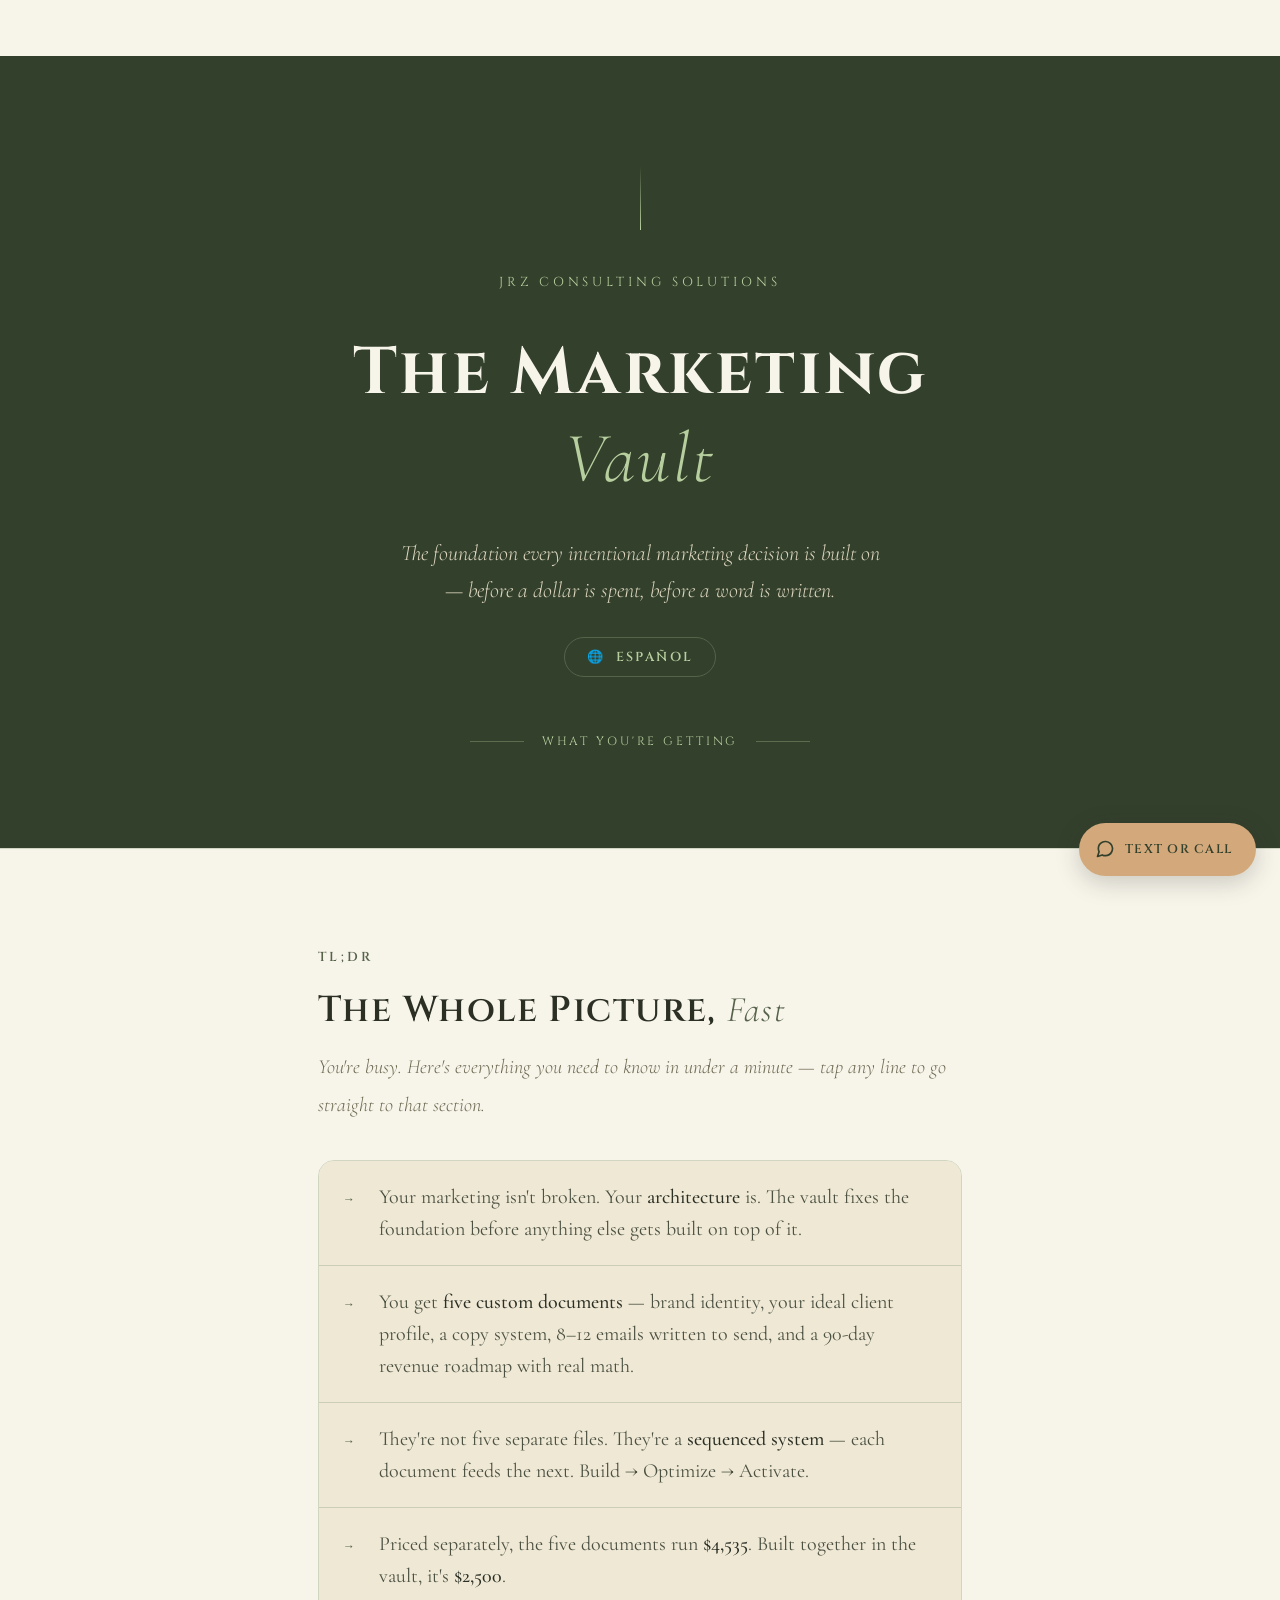
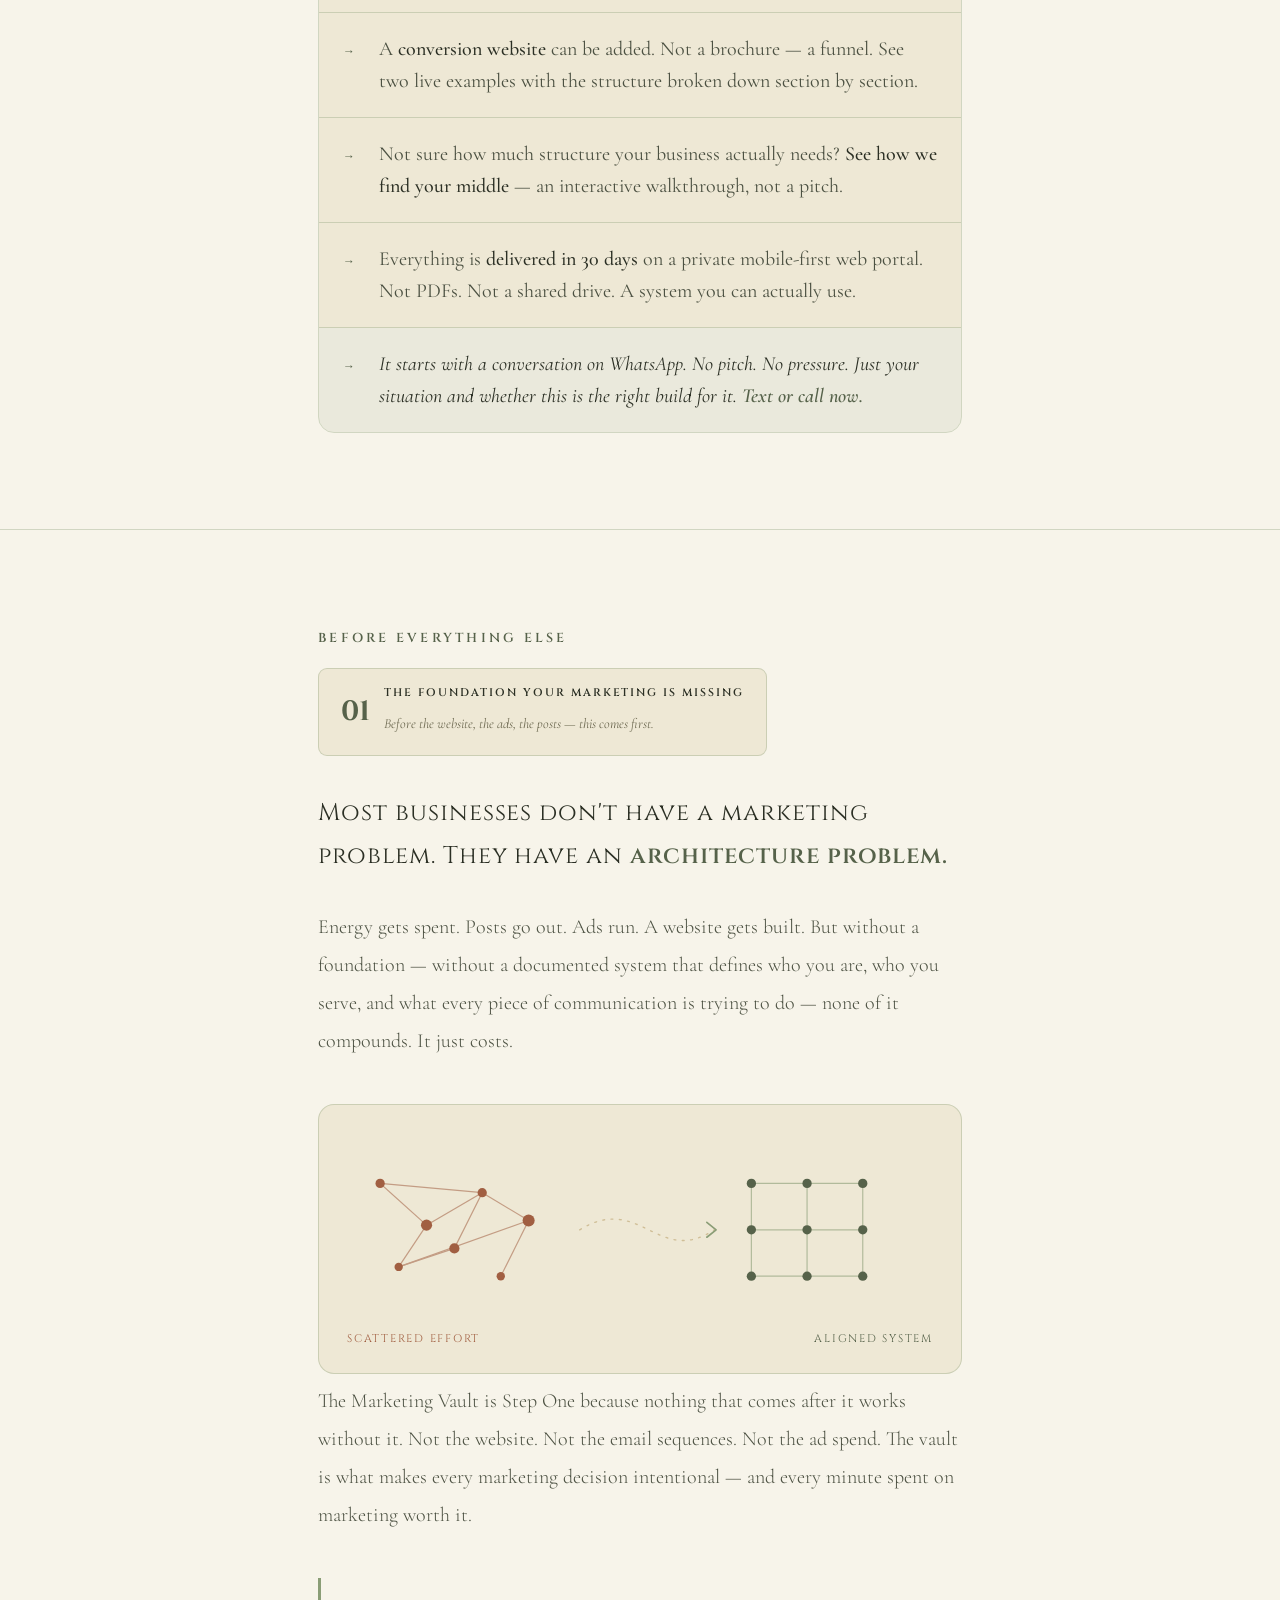
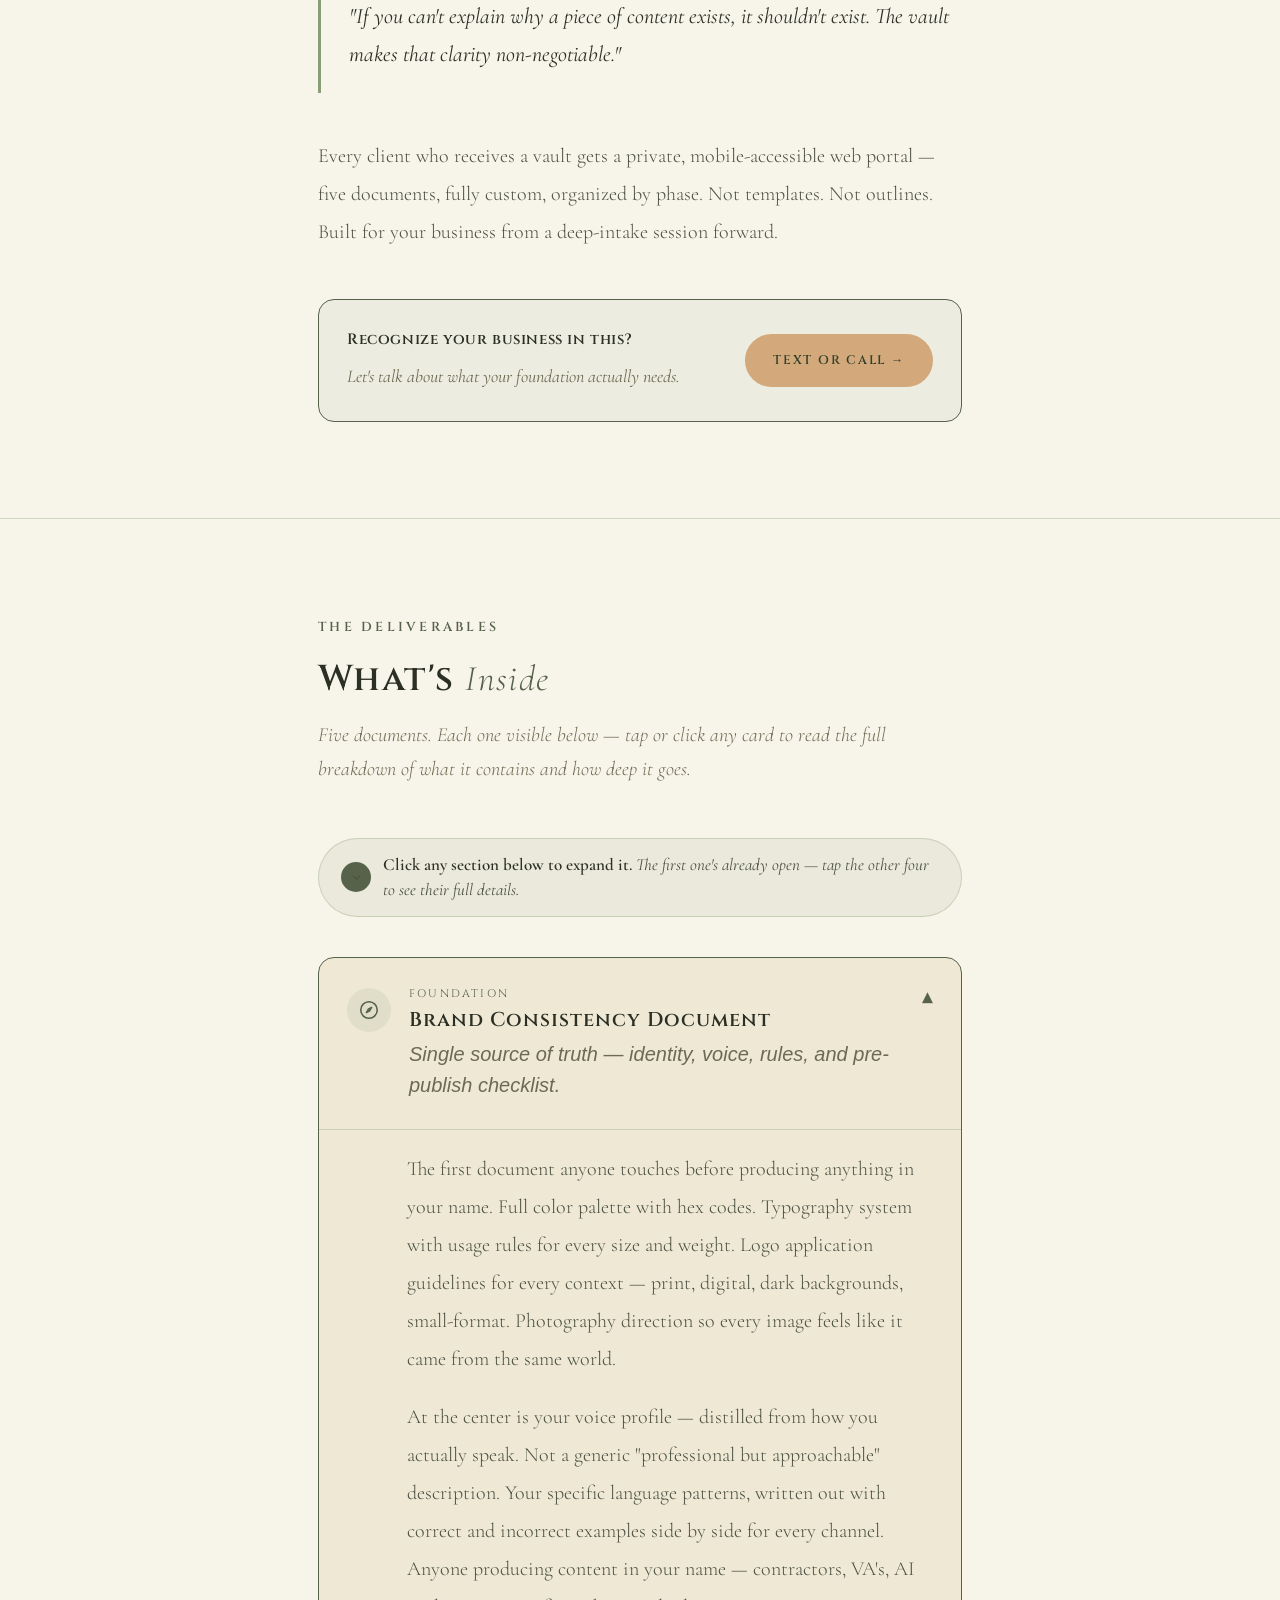
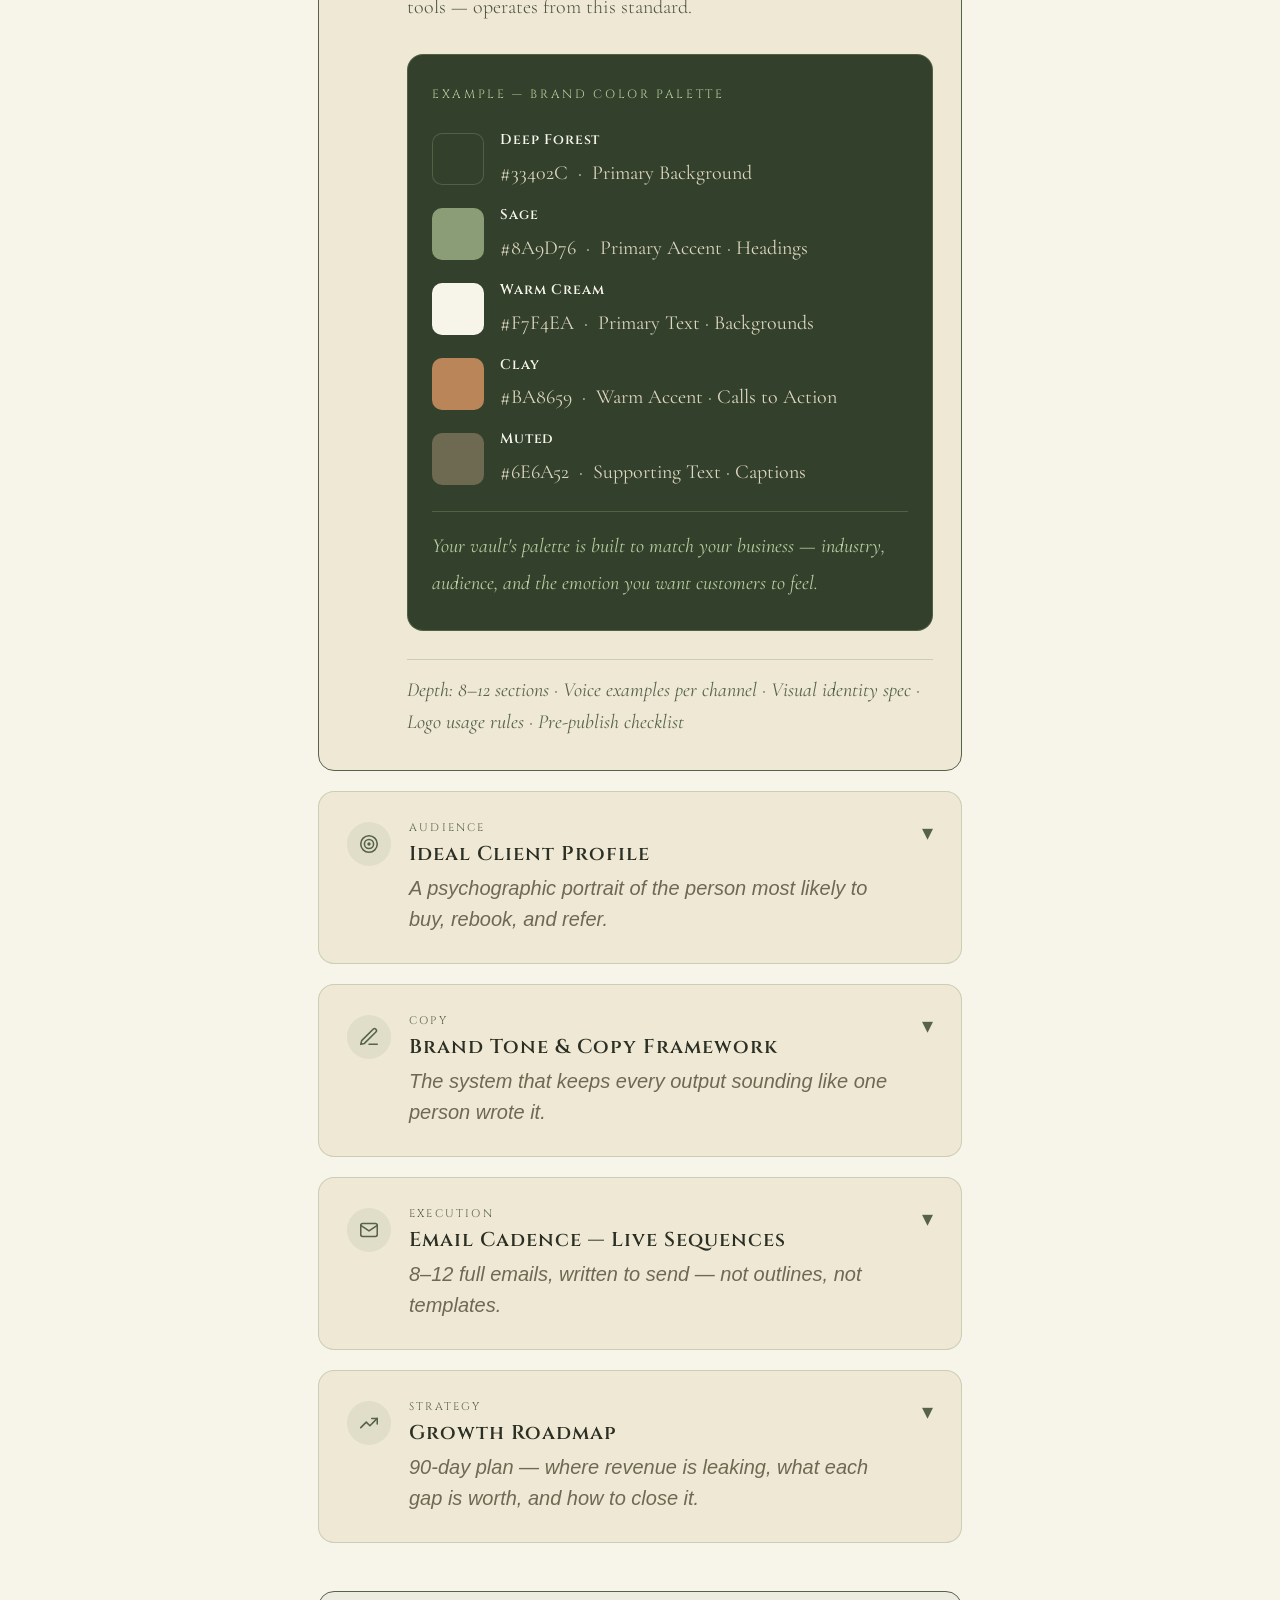
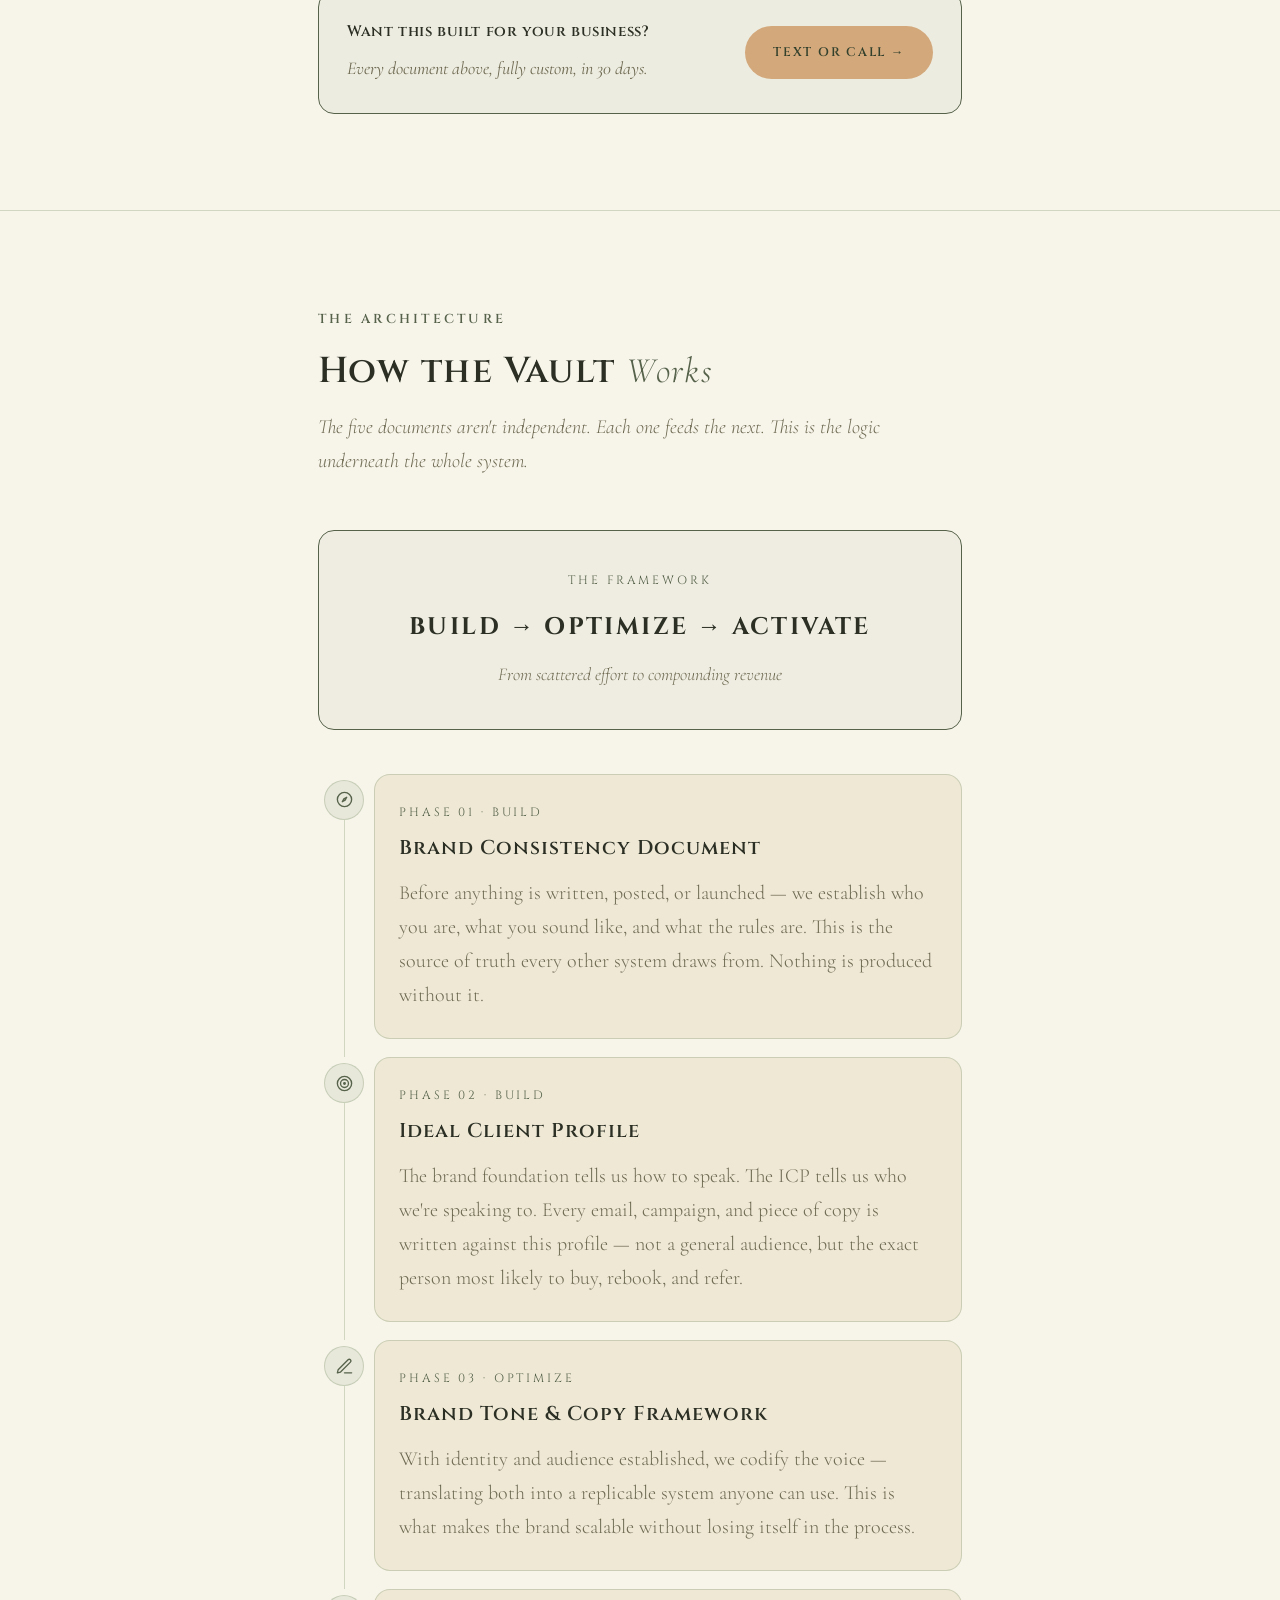
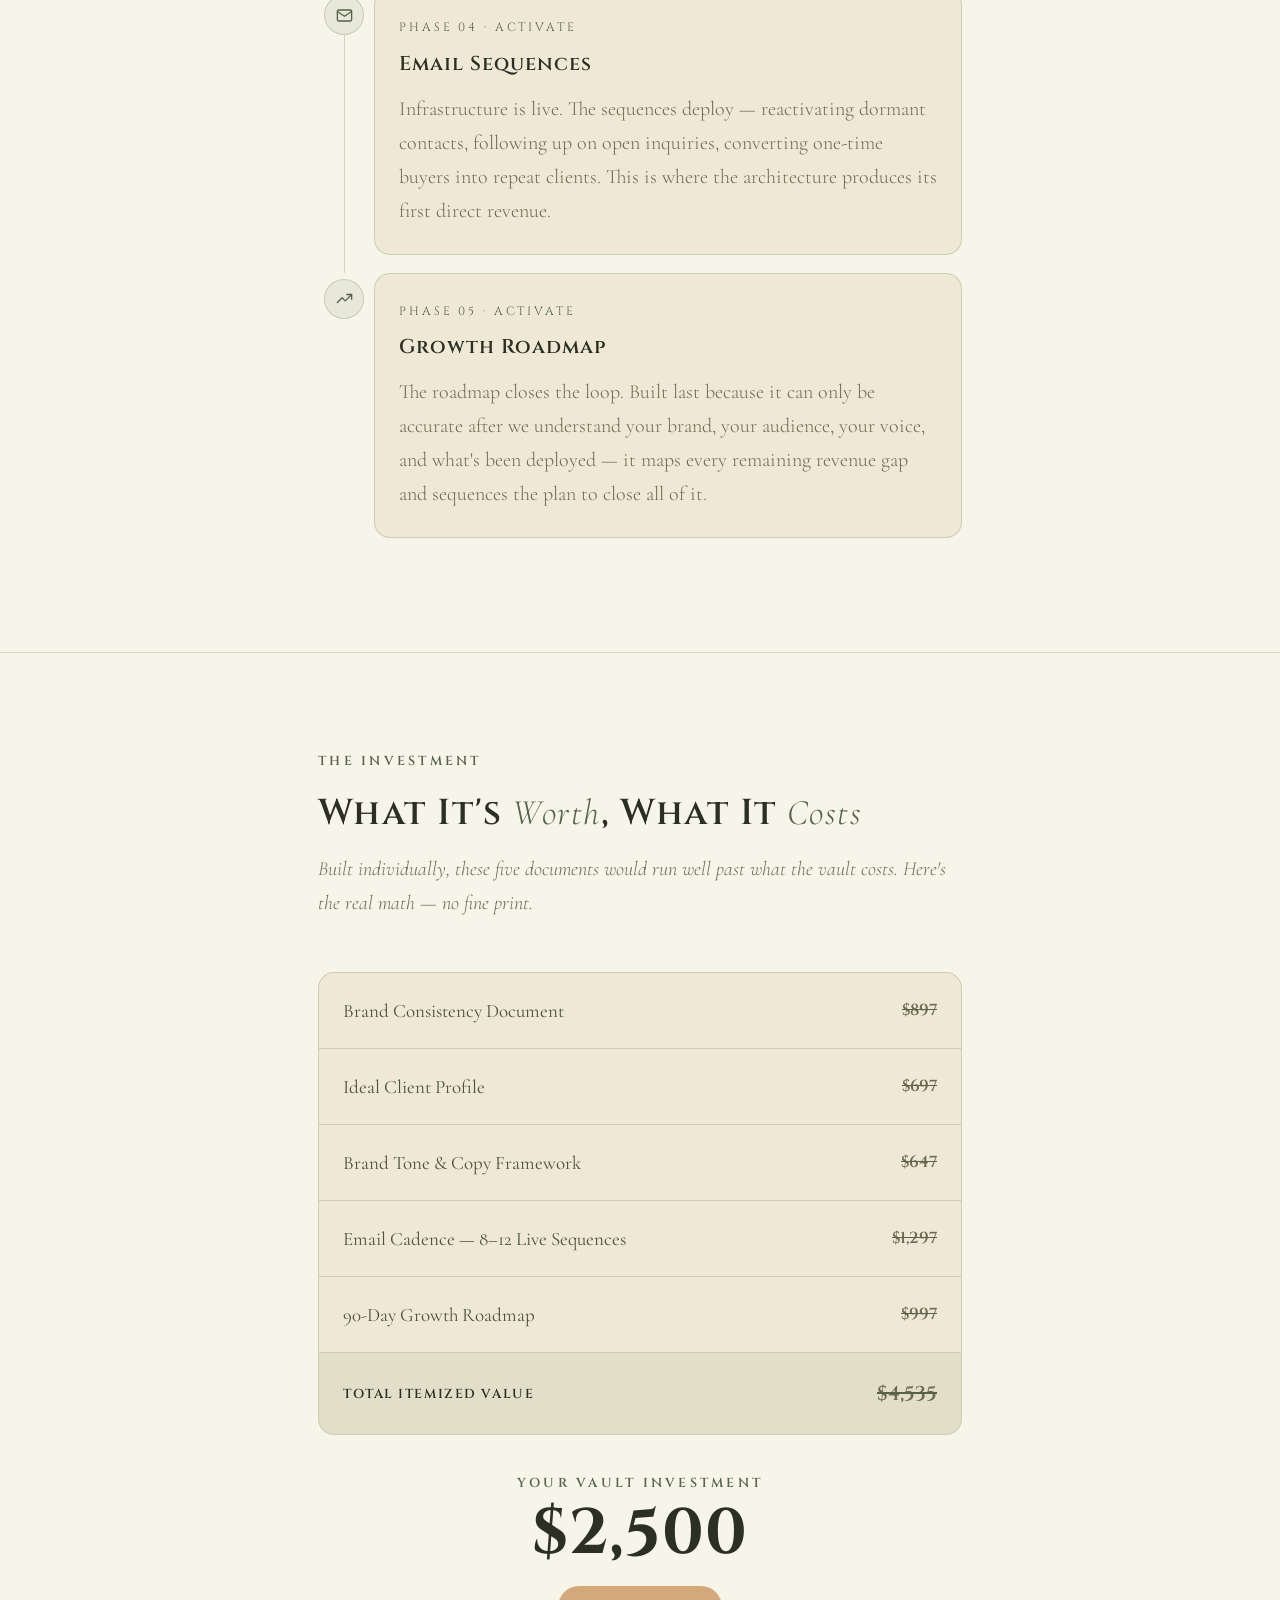
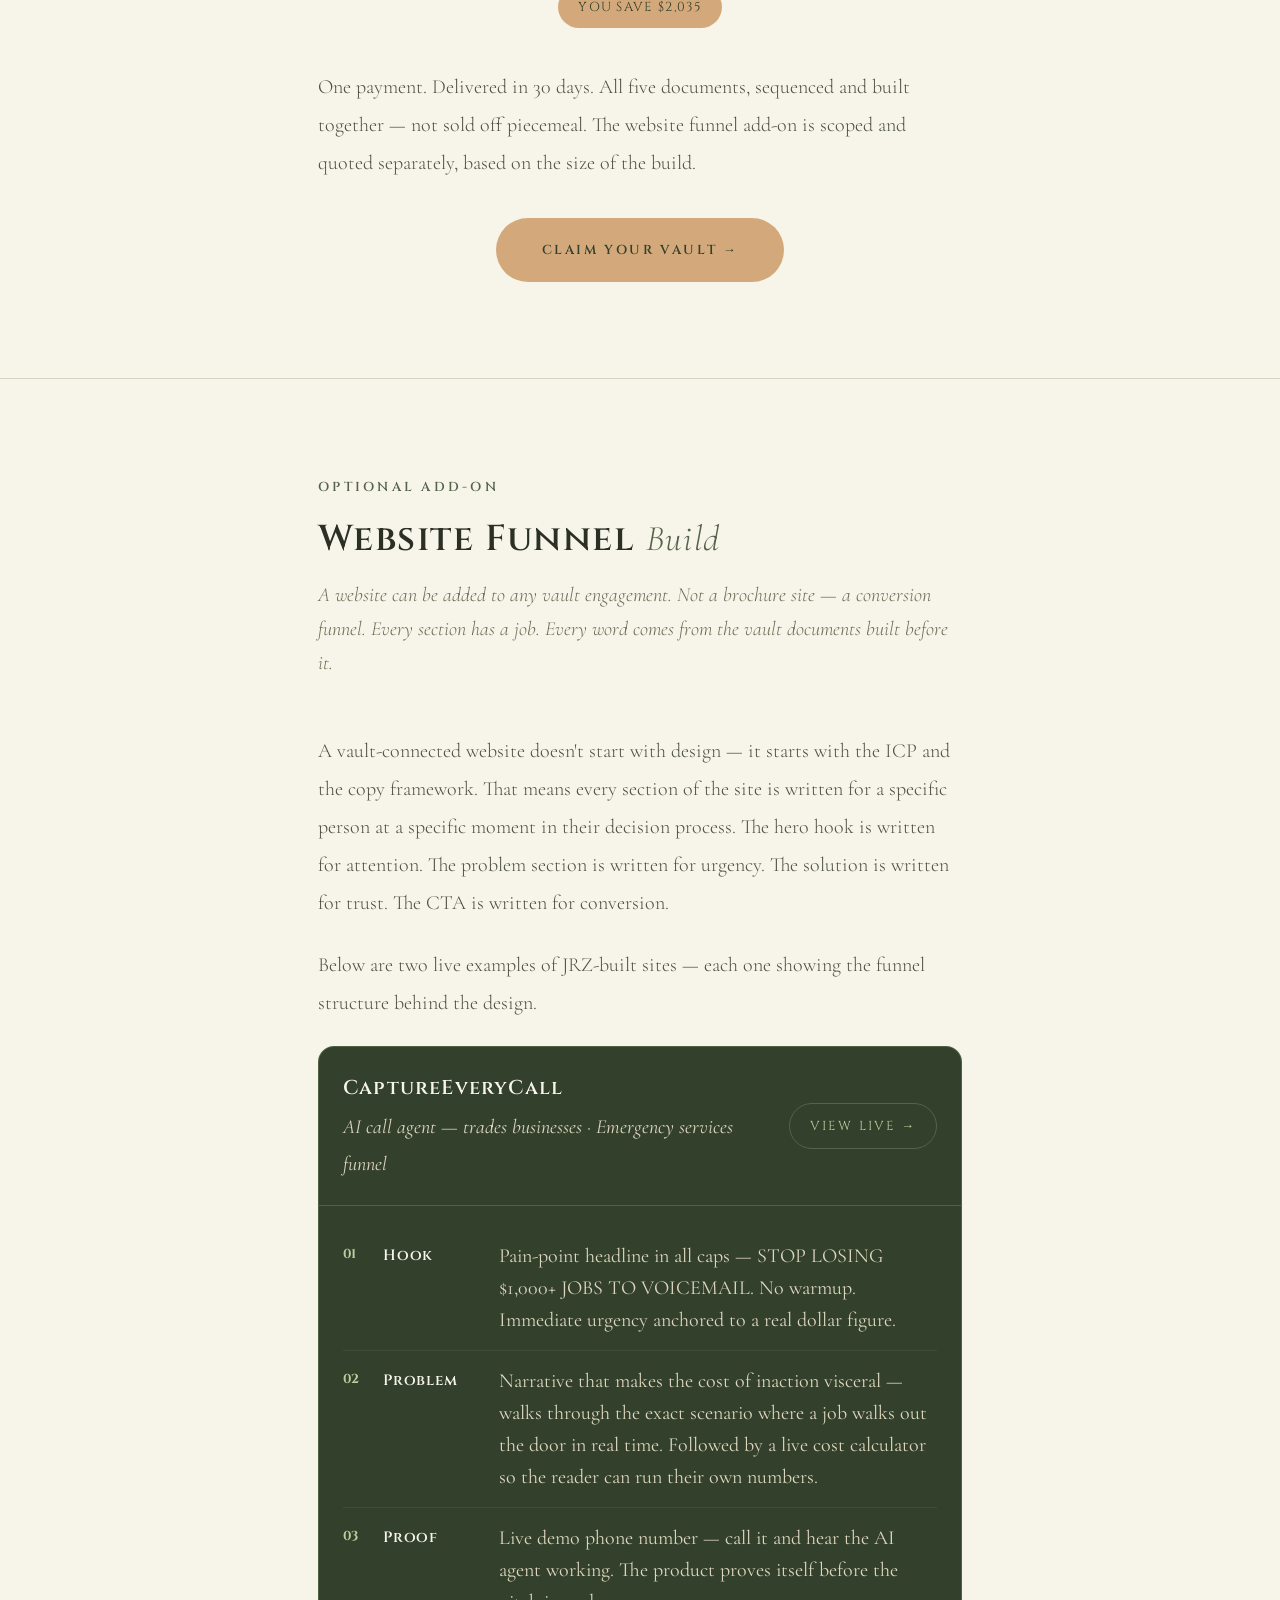
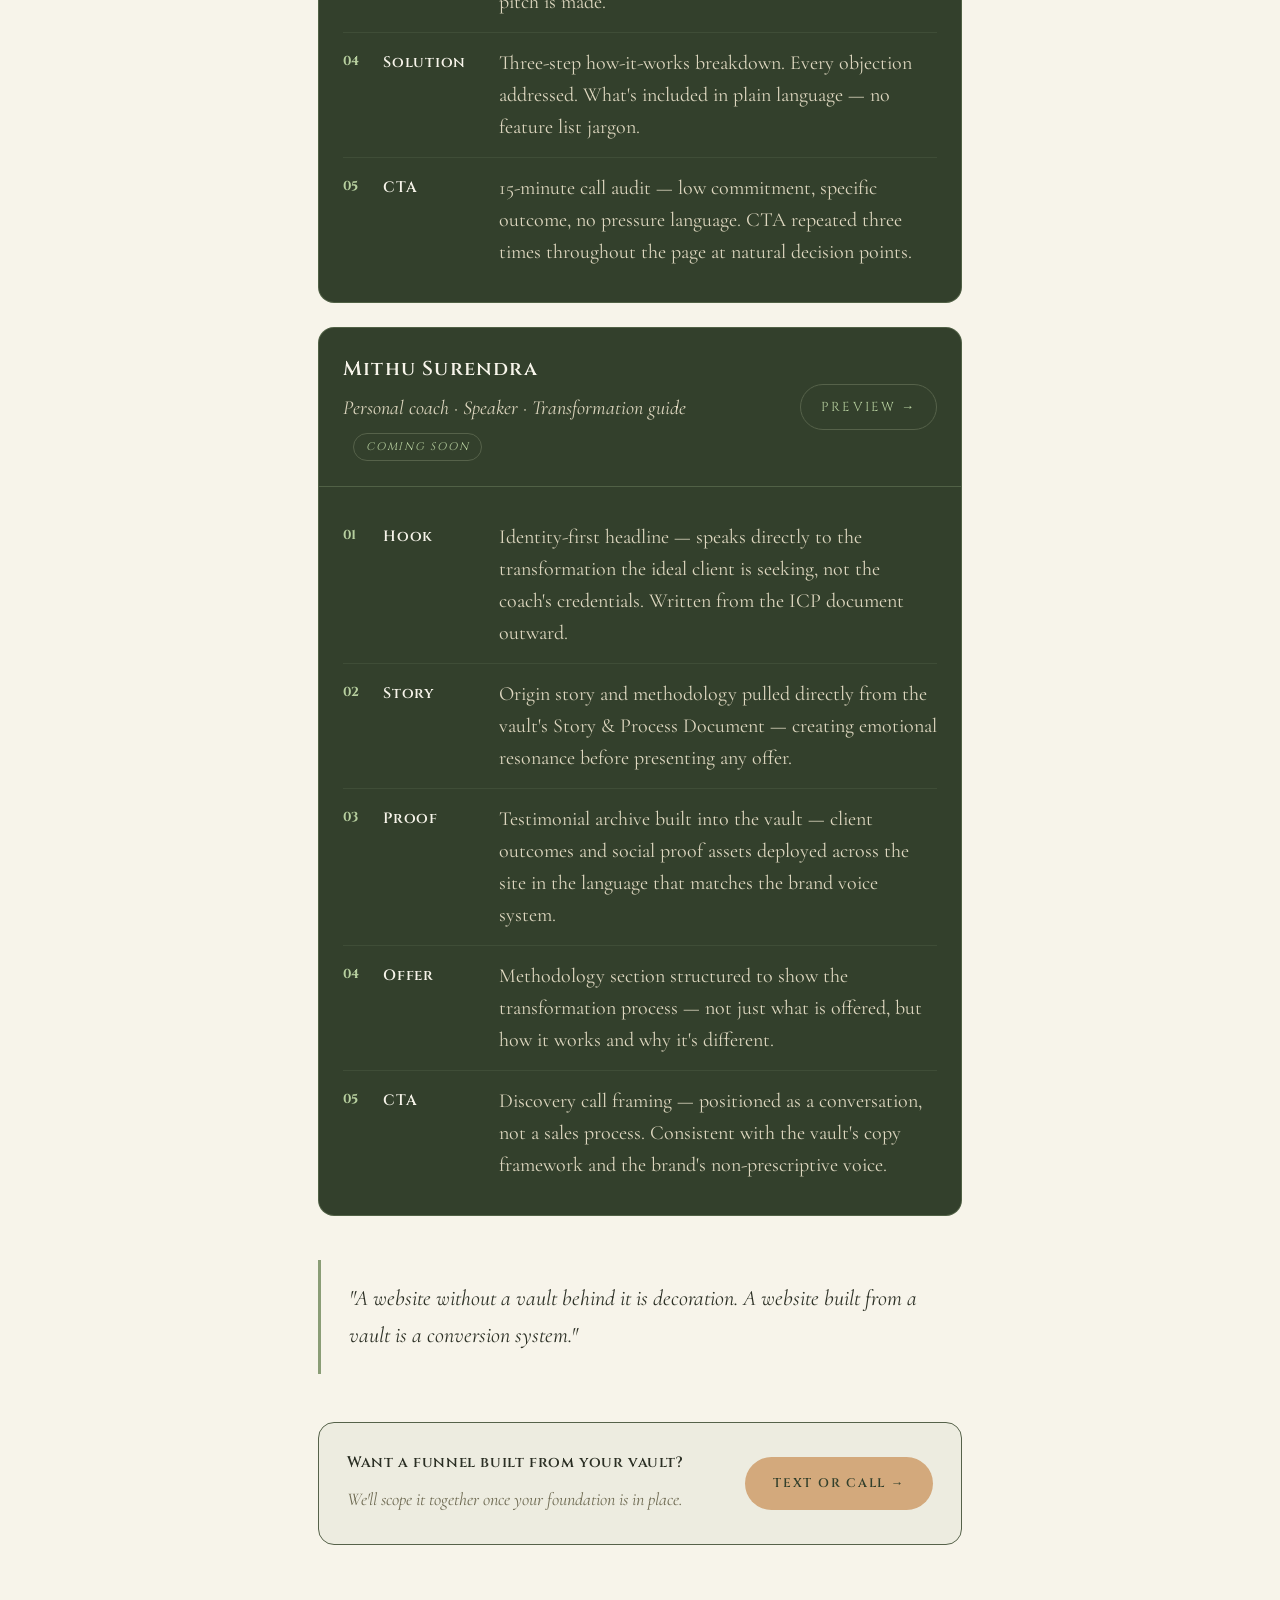
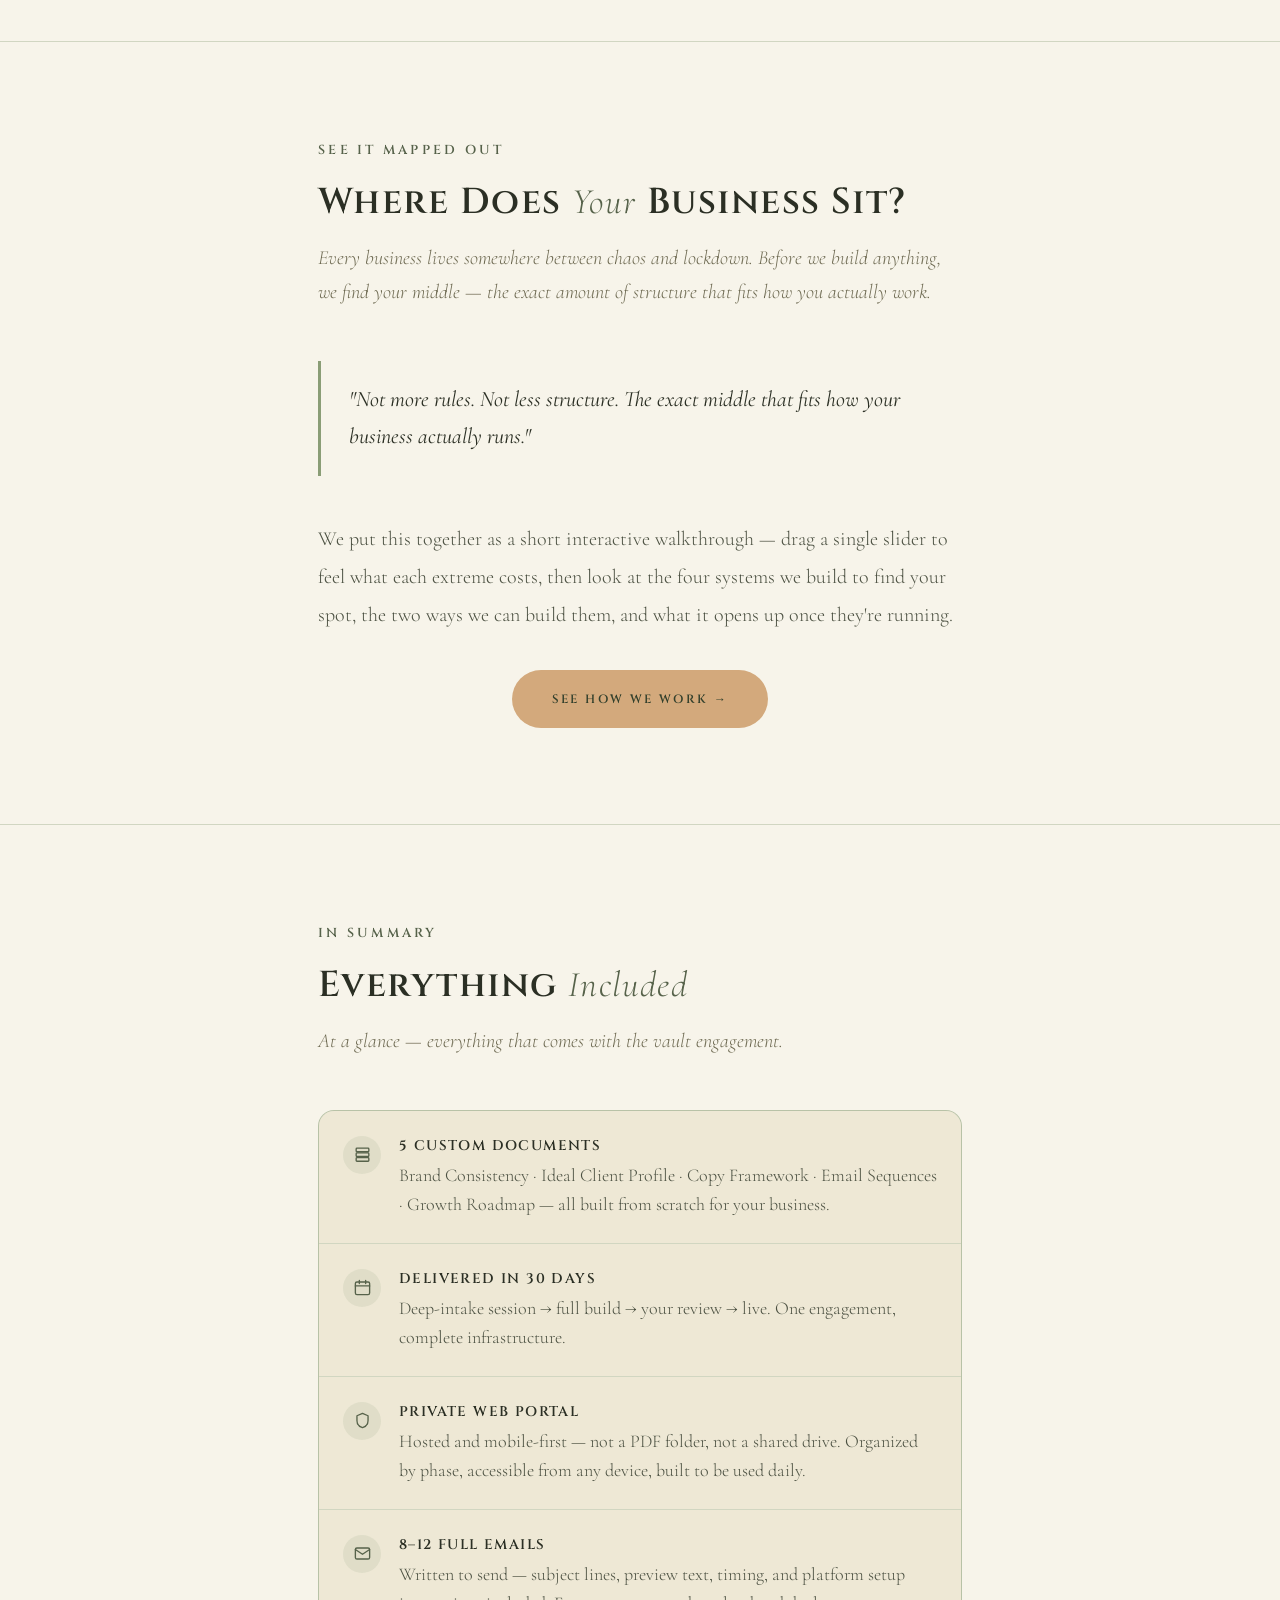
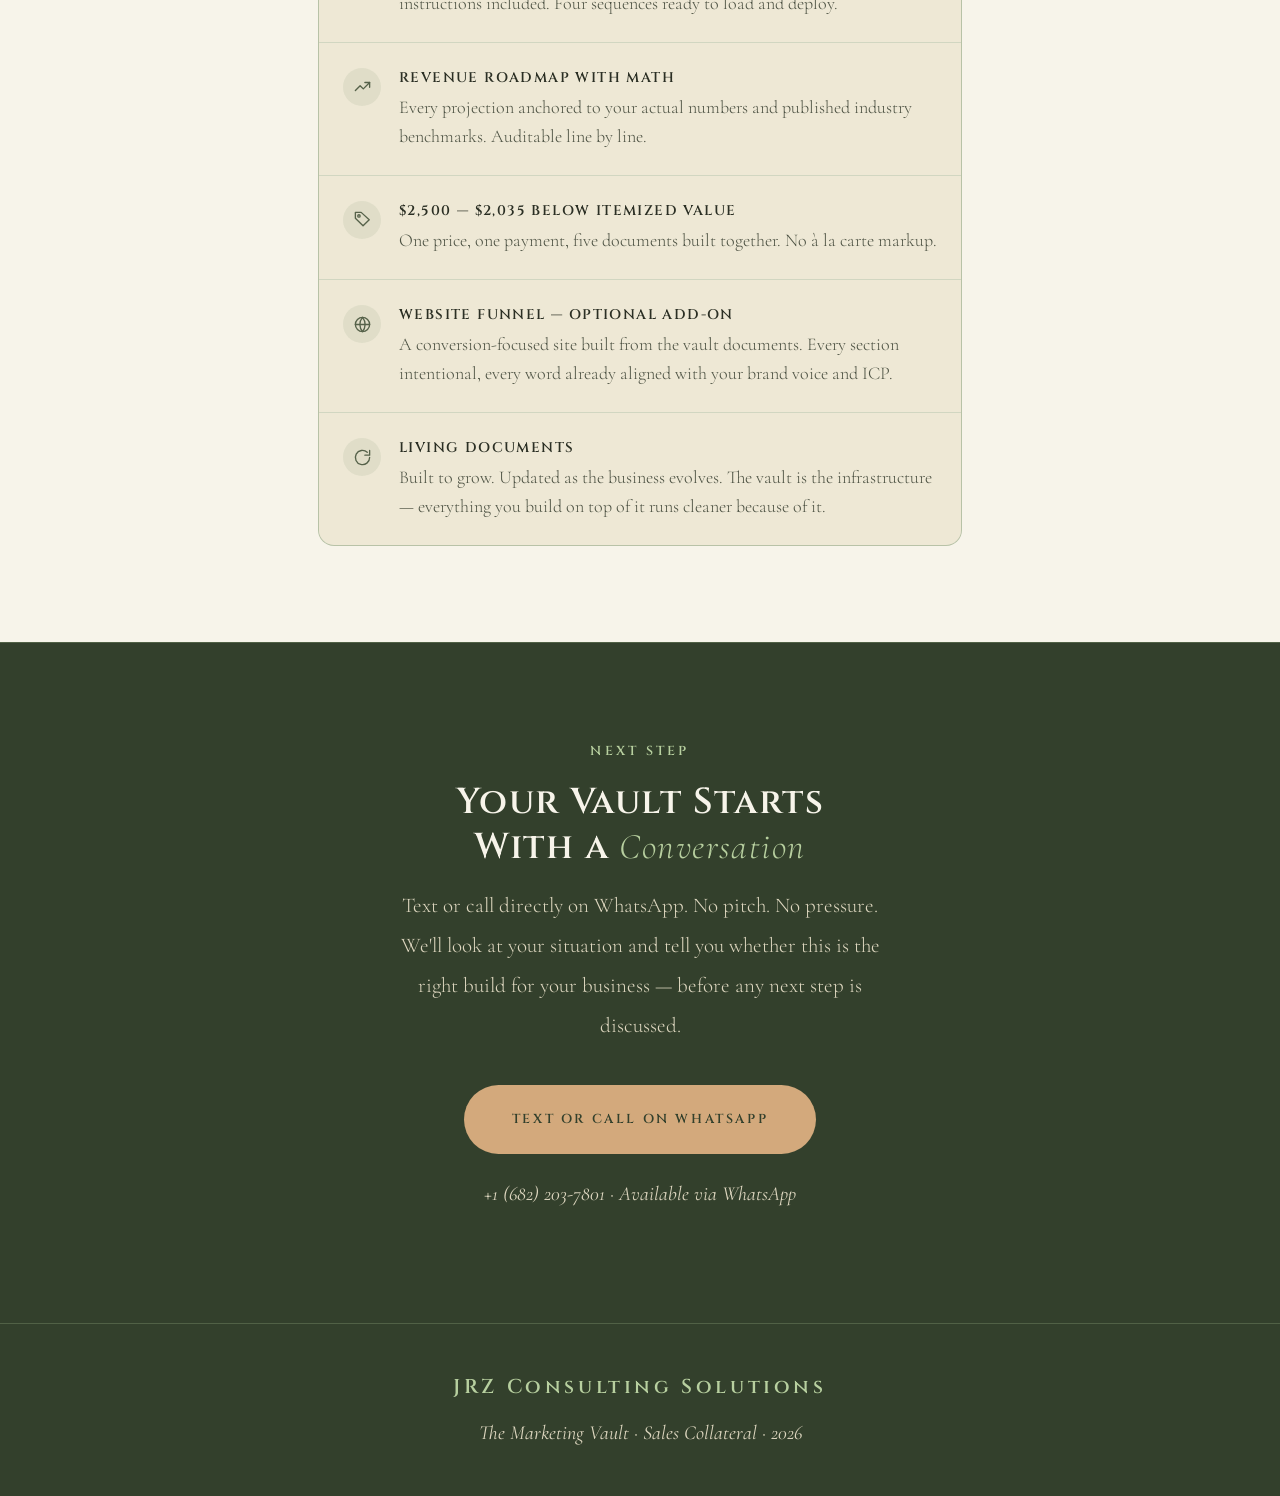
==== commit 76f03b3c: "Update index.html" ====
--- a/index.html
+++ b/index.html
@@ -4,6 +4,8 @@
 <meta charset="UTF-8"/>
 <meta name="viewport" content="width=device-width, initial-scale=1.0"/>
 <title>The Marketing Vault — JRZ Consulting Solutions</title>
+<link rel="preconnect" href="https://fonts.googleapis.com"/>
+<link rel="preconnect" href="https://fonts.gstatic.com" crossorigin/>
 <link href="https://fonts.googleapis.com/css2?family=Cinzel:wght@400;600;700;900&family=Cormorant+Garamond:ital,wght@0,300;0,400;0,500;0,600;1,300;1,400;1,500&display=swap" rel="stylesheet"/>
 <style>
   *, *::before, *::after { box-sizing: border-box; margin: 0; padding: 0; }
@@ -17,6 +19,7 @@
     --sage-rule: rgba(138,157,118,0.35);
     --clay: #ba8659;
     --clay-light: #d3a97c;
+    --clay-lighter: #deba91;
     --cream: #f7f4ea;
     --cream-dim: #ddd6bf;
     --ink: #2b2f24;
@@ -163,11 +166,12 @@
     backdrop-filter: blur(6px);
     border-bottom: 1px solid var(--sage-rule);
     opacity: 0;
+    visibility: hidden;
     transform: translateY(-100%);
     transition: opacity 0.4s ease, transform 0.4s ease;
     pointer-events: none;
   }
-  .tracker.visible { opacity: 1; transform: translateY(0); pointer-events: auto; }
+  .tracker.visible { opacity: 1; visibility: visible; transform: translateY(0); pointer-events: auto; }
   .tracker-inner {
     max-width: 700px;
     margin: 0 auto;
@@ -776,8 +780,8 @@
     transition: background 0.2s, color 0.2s;
   }
   .site-link-btn:hover {
-    background: var(--sage);
-    color: var(--forest);
+    background: var(--sage-dim);
+    color: var(--cream);
   }
   .site-funnel-steps {
     border-top: 1px solid var(--sage-rule);
@@ -814,6 +818,10 @@
     font-size: 20px;
     color: var(--cream-dim);
     line-height: 1.6;
+  }
+  @media (max-width: 480px) {
+    .funnel-step-row { flex-direction: column; gap: 4px; }
+    .funnel-step-name { width: auto; }
   }
   .coming-soon-badge {
     display: inline-block;
@@ -977,7 +985,7 @@
     letter-spacing: 0.14em;
     text-transform: uppercase;
     color: var(--forest);
-    background: var(--clay);
+    background: var(--clay-light);
     border-radius: 999px;
     padding: 15px 28px;
     text-decoration: none;
@@ -985,7 +993,7 @@
     flex-shrink: 0;
     transition: background 0.2s, transform 0.2s;
   }
-  .mid-cta-btn:hover { background: var(--clay-light); transform: translateY(-1px); }
+  .mid-cta-btn:hover { background: var(--clay-lighter); transform: translateY(-1px); }
   @media (max-width: 560px) {
     .mid-cta { flex-direction: column; align-items: stretch; text-align: center; padding: 24px 22px; }
   }
@@ -998,7 +1006,7 @@
     display: flex;
     align-items: center;
     gap: 10px;
-    background: var(--clay);
+    background: var(--clay-light);
     color: var(--forest);
     border-radius: 999px;
     padding: 15px 24px 15px 16px;
@@ -1013,7 +1021,7 @@
     animation: floatPulse 3.5s ease-in-out infinite;
   }
   .floating-cta svg { width: 20px; height: 20px; stroke-width: 2; flex-shrink: 0; }
-  .floating-cta:hover { background: var(--clay-light); transform: translateY(-2px); box-shadow: 0 10px 30px rgba(43,47,36,0.28); }
+  .floating-cta:hover { background: var(--clay-lighter); transform: translateY(-2px); box-shadow: 0 10px 30px rgba(43,47,36,0.28); }
   @keyframes floatPulse {
     0%, 100% { box-shadow: 0 6px 24px rgba(43,47,36,0.22); }
     50% { box-shadow: 0 6px 24px rgba(186,134,89,0.45); }
@@ -1050,13 +1058,13 @@
     letter-spacing: 0.2em;
     text-transform: uppercase;
     color: var(--forest);
-    background: var(--clay);
+    background: var(--clay-light);
     border-radius: 999px;
     padding: 22px 48px;
     text-decoration: none;
     transition: background 0.2s, transform 0.2s;
   }
-  .cta-btn:hover { background: var(--clay-light); transform: translateY(-1px); }
+  .cta-btn:hover { background: var(--clay-lighter); transform: translateY(-1px); }
   .cta-note {
     display: block;
     font-size: 20px;
@@ -1112,21 +1120,23 @@
   <symbol id="icon-expand" viewBox="0 0 24 24"><path d="M7 10l5 5 5-5"/></symbol>
 </svg>
 <!-- ═══════════════════════════════════ PROGRESS TRACKER -->
-<nav class="tracker" id="tracker">
+<nav class="tracker" id="tracker" aria-label="Page progress">
   <div class="tracker-inner">
-    <a href="#why" class="tracker-step" data-target="why"><span class="tracker-dot"></span><span class="tracker-label">Problem</span></a>
+    <a href="#why" class="tracker-step" data-target="why" aria-label="Jump to Problem section"><span class="tracker-dot"></span><span class="tracker-label">Problem</span></a>
     <div class="tracker-line"></div>
-    <a href="#deliverables" class="tracker-step" data-target="deliverables"><span class="tracker-dot"></span><span class="tracker-label">Foundation</span></a>
+    <a href="#deliverables" class="tracker-step" data-target="deliverables" aria-label="Jump to Foundation section"><span class="tracker-dot"></span><span class="tracker-label">Foundation</span></a>
     <div class="tracker-line"></div>
-    <a href="#architecture" class="tracker-step" data-target="architecture"><span class="tracker-dot"></span><span class="tracker-label">How It Works</span></a>
+    <a href="#architecture" class="tracker-step" data-target="architecture" aria-label="Jump to Architecture section"><span class="tracker-dot"></span><span class="tracker-label">Architecture</span></a>
     <div class="tracker-line"></div>
-    <a href="#investment" class="tracker-step" data-target="investment"><span class="tracker-dot"></span><span class="tracker-label">Investment</span></a>
+    <a href="#investment" class="tracker-step" data-target="investment" aria-label="Jump to Investment section"><span class="tracker-dot"></span><span class="tracker-label">Investment</span></a>
     <div class="tracker-line"></div>
-    <a href="#cta" class="tracker-step" data-target="cta"><span class="tracker-dot"></span><span class="tracker-label">Next Step</span></a>
+    <a href="how-we-work.html" class="tracker-step" aria-label="Go to How We Work page"><span class="tracker-dot"></span><span class="tracker-label">How We Work</span></a>
+    <div class="tracker-line"></div>
+    <a href="#cta" class="tracker-step" data-target="cta" aria-label="Jump to Next Step section"><span class="tracker-dot"></span><span class="tracker-label">Next Step</span></a>
   </div>
 </nav>
 <!-- ═══════════════════════════════════ FLOATING CTA -->
-<a href="https://wa.me/16822037801" target="_blank" class="floating-cta" aria-label="Text or call JRZ Consulting on WhatsApp">
+<a href="https://wa.me/16822037801" target="_blank" rel="noopener noreferrer" class="floating-cta" aria-label="Text or call JRZ Consulting on WhatsApp">
   <svg class="icon"><use href="#icon-chat"/></svg>
   <span>Text or Call</span>
 </a>
@@ -1178,7 +1188,7 @@
         <span style="font-family:'Cinzel',serif; font-size:12px; color:var(--sage-dim); flex-shrink:0; width:20px;">→</span>
         <span style="font-size:20px; color:var(--ink-soft); line-height:1.6;">Everything is <strong style="color:var(--ink); font-weight:500;">delivered in 30 days</strong> on a private mobile-first web portal. Not PDFs. Not a shared drive. A system you can actually use.</span>
       </a>
-      <a href="https://wa.me/16822037801" target="_blank" style="display:flex; align-items:baseline; gap:16px; padding:20px 24px; background:rgba(138,157,118,0.12); text-decoration:none; transition:background 0.2s;">
+      <a href="https://wa.me/16822037801" target="_blank" rel="noopener noreferrer" style="display:flex; align-items:baseline; gap:16px; padding:20px 24px; background:rgba(138,157,118,0.12); text-decoration:none; transition:background 0.2s;">
         <span style="font-family:'Cinzel',serif; font-size:12px; color:var(--sage-dim); flex-shrink:0; width:20px;">→</span>
         <span style="font-size:20px; color:var(--ink); line-height:1.6; font-style:italic;">It starts with a conversation on WhatsApp. No pitch. No pressure. Just your situation and whether this is the right build for it. <strong style="color:var(--sage-dim); font-weight:600;">Text or call now.</strong></span>
       </a>
@@ -1196,7 +1206,7 @@
         <span>Before the website, the ads, the posts — this comes first.</span>
       </div>
     </div>
-    <p class="lead">Most businesses don't have a marketing problem. They have an <strong>architecture problem.</strong></p>
+    <h2 class="lead">Most businesses don't have a marketing problem. They have an <strong>architecture problem.</strong></h2>
     <p>Energy gets spent. Posts go out. Ads run. A website gets built. But without a foundation — without a documented system that defines who you are, who you serve, and what every piece of communication is trying to do — none of it compounds. It just costs.</p>
     <!-- CHAOS → CLARITY VISUAL -->
     <div class="relief-visual reveal">
@@ -1255,7 +1265,7 @@
         <strong>Recognize your business in this?</strong>
         <span>Let's talk about what your foundation actually needs.</span>
       </div>
-      <a href="https://wa.me/16822037801" target="_blank" class="mid-cta-btn">Text or Call →</a>
+      <a href="https://wa.me/16822037801" target="_blank" rel="noopener noreferrer" class="mid-cta-btn">Text or Call →</a>
     </div>
   </div>
 </section>
@@ -1271,7 +1281,7 @@
     </div>
     <!-- 01 -->
     <div class="accordion open reveal" id="acc1">
-      <button class="accordion-header" onclick="toggle('acc1')">
+      <button class="accordion-header" onclick="toggle('acc1')" aria-expanded="true" aria-controls="acc1-body">
         <span class="accordion-icon"><svg class="icon"><use href="#icon-compass"/></svg></span>
         <div class="accordion-title-block">
           <span class="accordion-tag">Foundation</span>
@@ -1280,7 +1290,7 @@
         </div>
         <span class="accordion-arrow">▾</span>
       </button>
-      <div class="accordion-body">
+      <div class="accordion-body" id="acc1-body">
         <p>The first document anyone touches before producing anything in your name. Full color palette with hex codes. Typography system with usage rules for every size and weight. Logo application guidelines for every context — print, digital, dark backgrounds, small-format. Photography direction so every image feels like it came from the same world.</p>
         <p>At the center is your voice profile — distilled from how you actually speak. Not a generic "professional but approachable" description. Your specific language patterns, written out with correct and incorrect examples side by side for every channel. Anyone producing content in your name — contractors, VA's, AI tools — operates from this standard.</p>
         <!-- COLOR SCHEME EXAMPLE -->
@@ -1331,7 +1341,7 @@
     </div>
     <!-- 02 -->
     <div class="accordion reveal" id="acc2">
-      <button class="accordion-header" onclick="toggle('acc2')">
+      <button class="accordion-header" onclick="toggle('acc2')" aria-expanded="false" aria-controls="acc2-body">
         <span class="accordion-icon"><svg class="icon"><use href="#icon-target"/></svg></span>
         <div class="accordion-title-block">
           <span class="accordion-tag">Audience</span>
@@ -1340,7 +1350,7 @@
         </div>
         <span class="accordion-arrow">▾</span>
       </button>
-      <div class="accordion-body">
+      <div class="accordion-body" id="acc2-body">
         <p>Not a demographic description. A deep portrait of the specific person most likely to say yes, pay on time, and send three more clients your way. This document maps the emotional context your ideal client is in when they start searching — what they're afraid of, what they've already tried, what they secretly want to hear, and what finally makes them pull the trigger.</p>
         <p>Covers two to three distinct client segments, each with their own emotional arc, decision triggers, and objection set. Written in the language your ideal client uses to describe themselves — because that's the language that converts in copy, in ads, and in every sales conversation.</p>
         <!-- ICP VISUAL — Business Owner looking at this vault -->
@@ -1402,7 +1412,7 @@
     </div>
     <!-- 03 -->
     <div class="accordion reveal" id="acc3">
-      <button class="accordion-header" onclick="toggle('acc3')">
+      <button class="accordion-header" onclick="toggle('acc3')" aria-expanded="false" aria-controls="acc3-body">
         <span class="accordion-icon"><svg class="icon"><use href="#icon-quill"/></svg></span>
         <div class="accordion-title-block">
           <span class="accordion-tag">Copy</span>
@@ -1411,7 +1421,7 @@
         </div>
         <span class="accordion-arrow">▾</span>
       </button>
-      <div class="accordion-body">
+      <div class="accordion-body" id="acc3-body">
         <p>The document that eliminates the feeling that your social media posts, your email sequences, and your website homepage were written by three different people. Four voice axes define your tone. Writing rules for email, social media, and web. Side-by-side correct and incorrect examples for every channel.</p>
         <p>Once this is built, anyone producing content in your name operates from a single standard. The voice is portable — it moves across AI tools, freelancers, and platforms without diluting what makes your brand recognizable.</p>
         <!-- SOCIAL MEDIA SIDE BY SIDE -->
@@ -1454,7 +1464,7 @@
     </div>
     <!-- 04 -->
     <div class="accordion reveal" id="acc4">
-      <button class="accordion-header" onclick="toggle('acc4')">
+      <button class="accordion-header" onclick="toggle('acc4')" aria-expanded="false" aria-controls="acc4-body">
         <span class="accordion-icon"><svg class="icon"><use href="#icon-mail"/></svg></span>
         <div class="accordion-title-block">
           <span class="accordion-tag">Execution</span>
@@ -1463,7 +1473,7 @@
         </div>
         <span class="accordion-arrow">▾</span>
       </button>
-      <div class="accordion-body">
+      <div class="accordion-body" id="acc4-body">
         <p>This is where strategy becomes money. Typically four sequences, eight to twelve emails total — written, sequenced, and ready to load into your email platform. Subject lines. Preview text. Send timing. Platform setup instructions. Full copy that's ready to go on day one.</p>
         <p>Standard sequences: new inquiry follow-up, dormant lead reactivation, post-service upsell, and repeat customer / referral prompt. Every sequence is built around your customer's actual emotional state at that moment in the journey — not generic "just checking in" language.</p>
         <!-- EMAIL CADENCE LOGIC FLOW -->
@@ -1564,7 +1574,7 @@
     </div>
     <!-- 05 -->
     <div class="accordion reveal" id="acc5">
-      <button class="accordion-header" onclick="toggle('acc5')">
+      <button class="accordion-header" onclick="toggle('acc5')" aria-expanded="false" aria-controls="acc5-body">
         <span class="accordion-icon"><svg class="icon"><use href="#icon-map"/></svg></span>
         <div class="accordion-title-block">
           <span class="accordion-tag">Strategy</span>
@@ -1573,7 +1583,7 @@
         </div>
         <span class="accordion-arrow">▾</span>
       </button>
-      <div class="accordion-body">
+      <div class="accordion-body" id="acc5-body">
         <p>The diagnostic and the prescription in one document. Where your revenue is currently escaping, what each gap is worth mathematically, and the 90-day sequenced plan to close them — built around your specific business model, not a generic framework.</p>
         <p>Every projection is anchored to industry benchmarks and your own numbers. The roadmap shows what to do, why, in what order, and what the math looks like at each phase — structured around Build → Optimize → Activate: 30 days of infrastructure, 30 of deployment, 30 of compounding.</p>
         <!-- Graph preview -->
@@ -1641,7 +1651,7 @@
         <strong>Want this built for your business?</strong>
         <span>Every document above, fully custom, in 30 days.</span>
       </div>
-      <a href="https://wa.me/16822037801" target="_blank" class="mid-cta-btn">Text or Call →</a>
+      <a href="https://wa.me/16822037801" target="_blank" rel="noopener noreferrer" class="mid-cta-btn">Text or Call →</a>
     </div>
   </div>
 </section>
@@ -1752,7 +1762,7 @@
     </div>
     <p style="margin-top:40px;">One payment. Delivered in 30 days. All five documents, sequenced and built together — not sold off piecemeal. The website funnel add-on is scoped and quoted separately, based on the size of the build.</p>
     <div style="text-align:center; margin-top:36px;">
-      <a href="https://wa.me/16822037801" target="_blank" class="cta-btn" style="padding:20px 46px;">Claim Your Vault →</a>
+      <a href="https://wa.me/16822037801" target="_blank" rel="noopener noreferrer" class="cta-btn" style="padding:20px 46px;">Claim Your Vault →</a>
     </div>
   </div>
 </section>
@@ -1771,7 +1781,7 @@
           <div class="site-example-name">CaptureEveryCall</div>
           <div class="site-example-type">AI call agent — trades businesses · Emergency services funnel</div>
         </div>
-        <a href="https://captureeverycall.co/" target="_blank" class="site-link-btn">View Live →</a>
+        <a href="https://captureeverycall.co/" target="_blank" rel="noopener noreferrer" class="site-link-btn">View Live →</a>
       </div>
       <div class="site-funnel-steps">
         <div class="funnel-step-row">
@@ -1808,7 +1818,7 @@
           <div class="site-example-name">Mithu Surendra</div>
           <div class="site-example-type">Personal coach · Speaker · Transformation guide <span class="coming-soon-badge">Coming Soon</span></div>
         </div>
-        <a href="https://zuba213213.github.io/Mithu.Surendra/" target="_blank" class="site-link-btn">View Vault →</a>
+        <a href="https://zuba213213.github.io/Mithu.Surendra/" target="_blank" rel="noopener noreferrer" class="site-link-btn">Preview →</a>
       </div>
       <div class="site-funnel-steps">
         <div class="funnel-step-row">
@@ -1846,7 +1856,7 @@
         <strong>Want a funnel built from your vault?</strong>
         <span>We'll scope it together once your foundation is in place.</span>
       </div>
-      <a href="https://wa.me/16822037801" target="_blank" class="mid-cta-btn">Text or Call →</a>
+      <a href="https://wa.me/16822037801" target="_blank" rel="noopener noreferrer" class="mid-cta-btn">Text or Call →</a>
     </div>
   </div>
 </section>
@@ -1937,7 +1947,7 @@
     <span class="eyebrow">Next Step</span>
     <h2>Your Vault Starts<br>With a <em>Conversation</em></h2>
     <p>Text or call directly on WhatsApp. No pitch. No pressure. We'll look at your situation and tell you whether this is the right build for your business — before any next step is discussed.</p>
-    <a href="https://wa.me/16822037801" target="_blank" class="cta-btn">Text or Call on WhatsApp</a>
+    <a href="https://wa.me/16822037801" target="_blank" rel="noopener noreferrer" class="cta-btn">Text or Call on WhatsApp</a>
     <span class="cta-note">+1 (682) 203-7801 · Available via WhatsApp</span>
   </div>
 </section>
@@ -1951,7 +1961,9 @@
 <script>
   function toggle(id) {
     const el = document.getElementById(id);
-    el.classList.toggle('open');
+    const isOpen = el.classList.toggle('open');
+    const btn = el.querySelector('.accordion-header');
+    if (btn) btn.setAttribute('aria-expanded', isOpen ? 'true' : 'false');
   }
 
   // Scroll-reveal
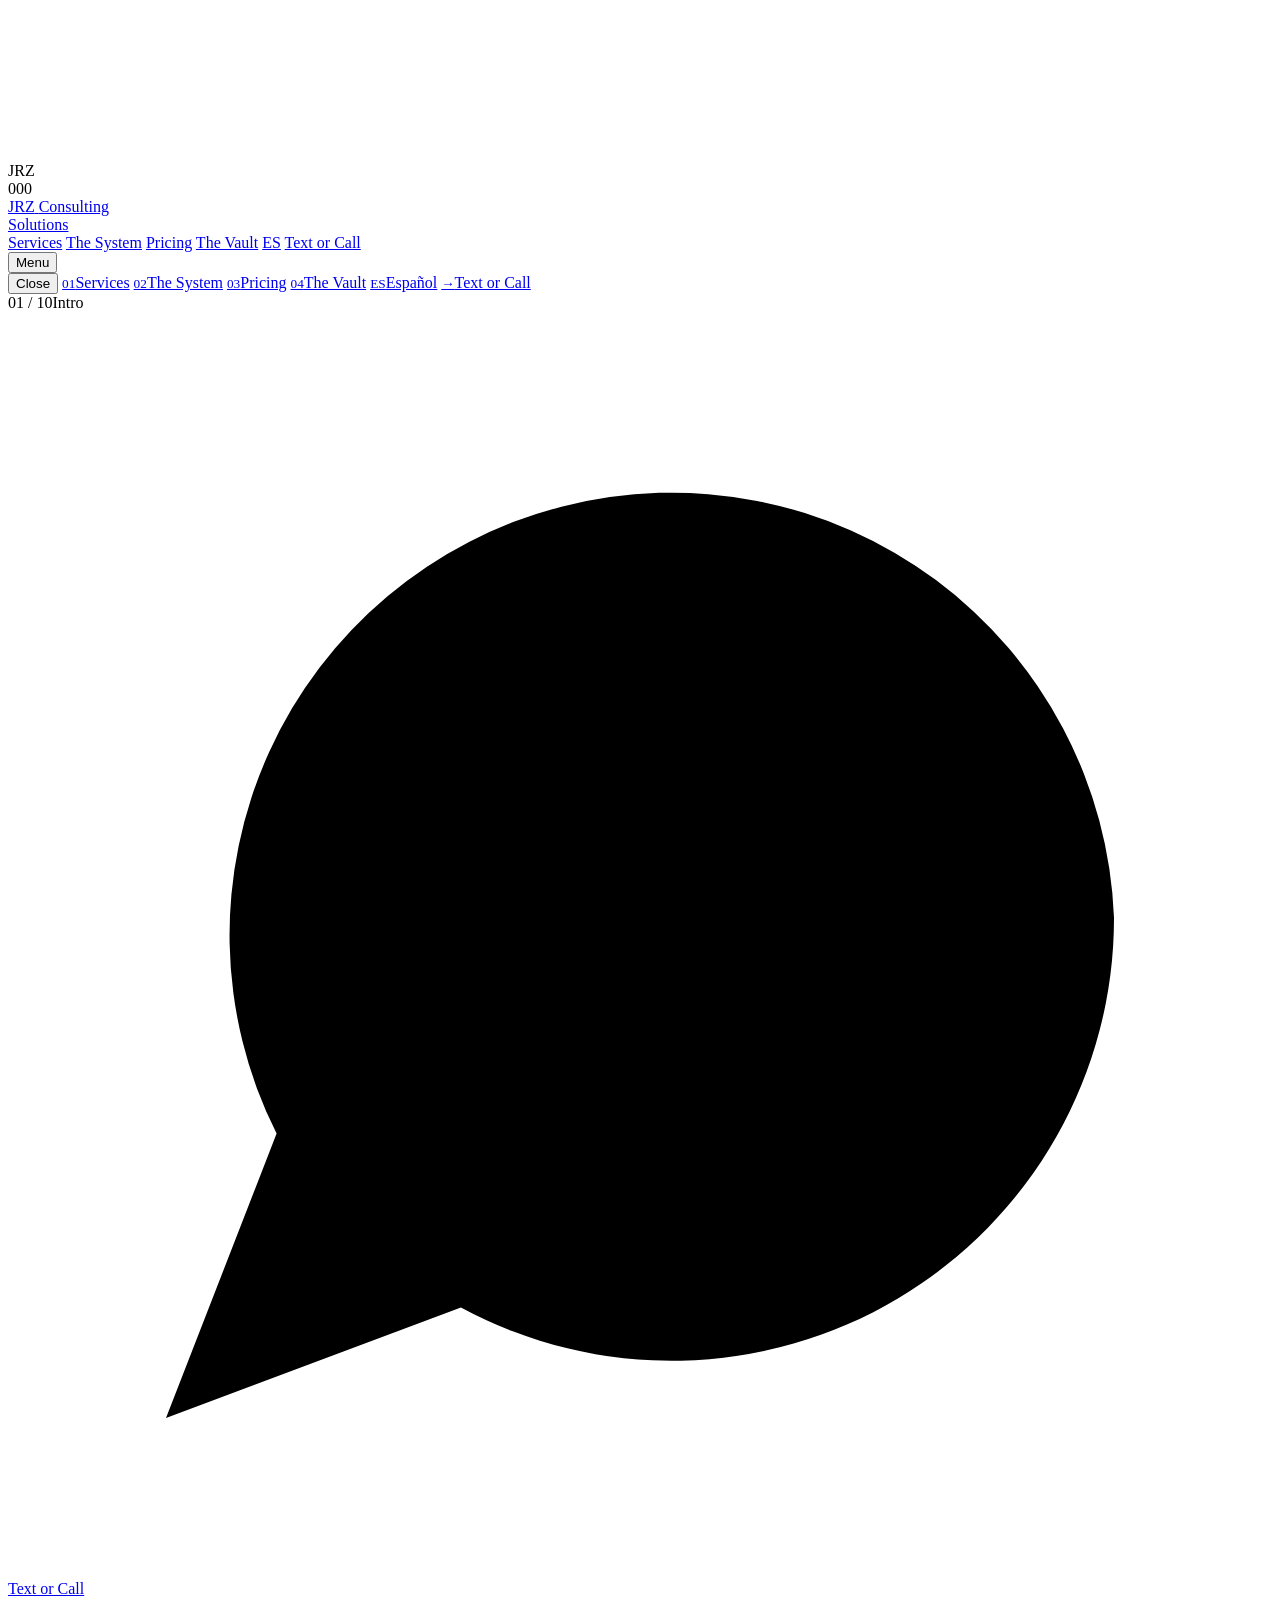
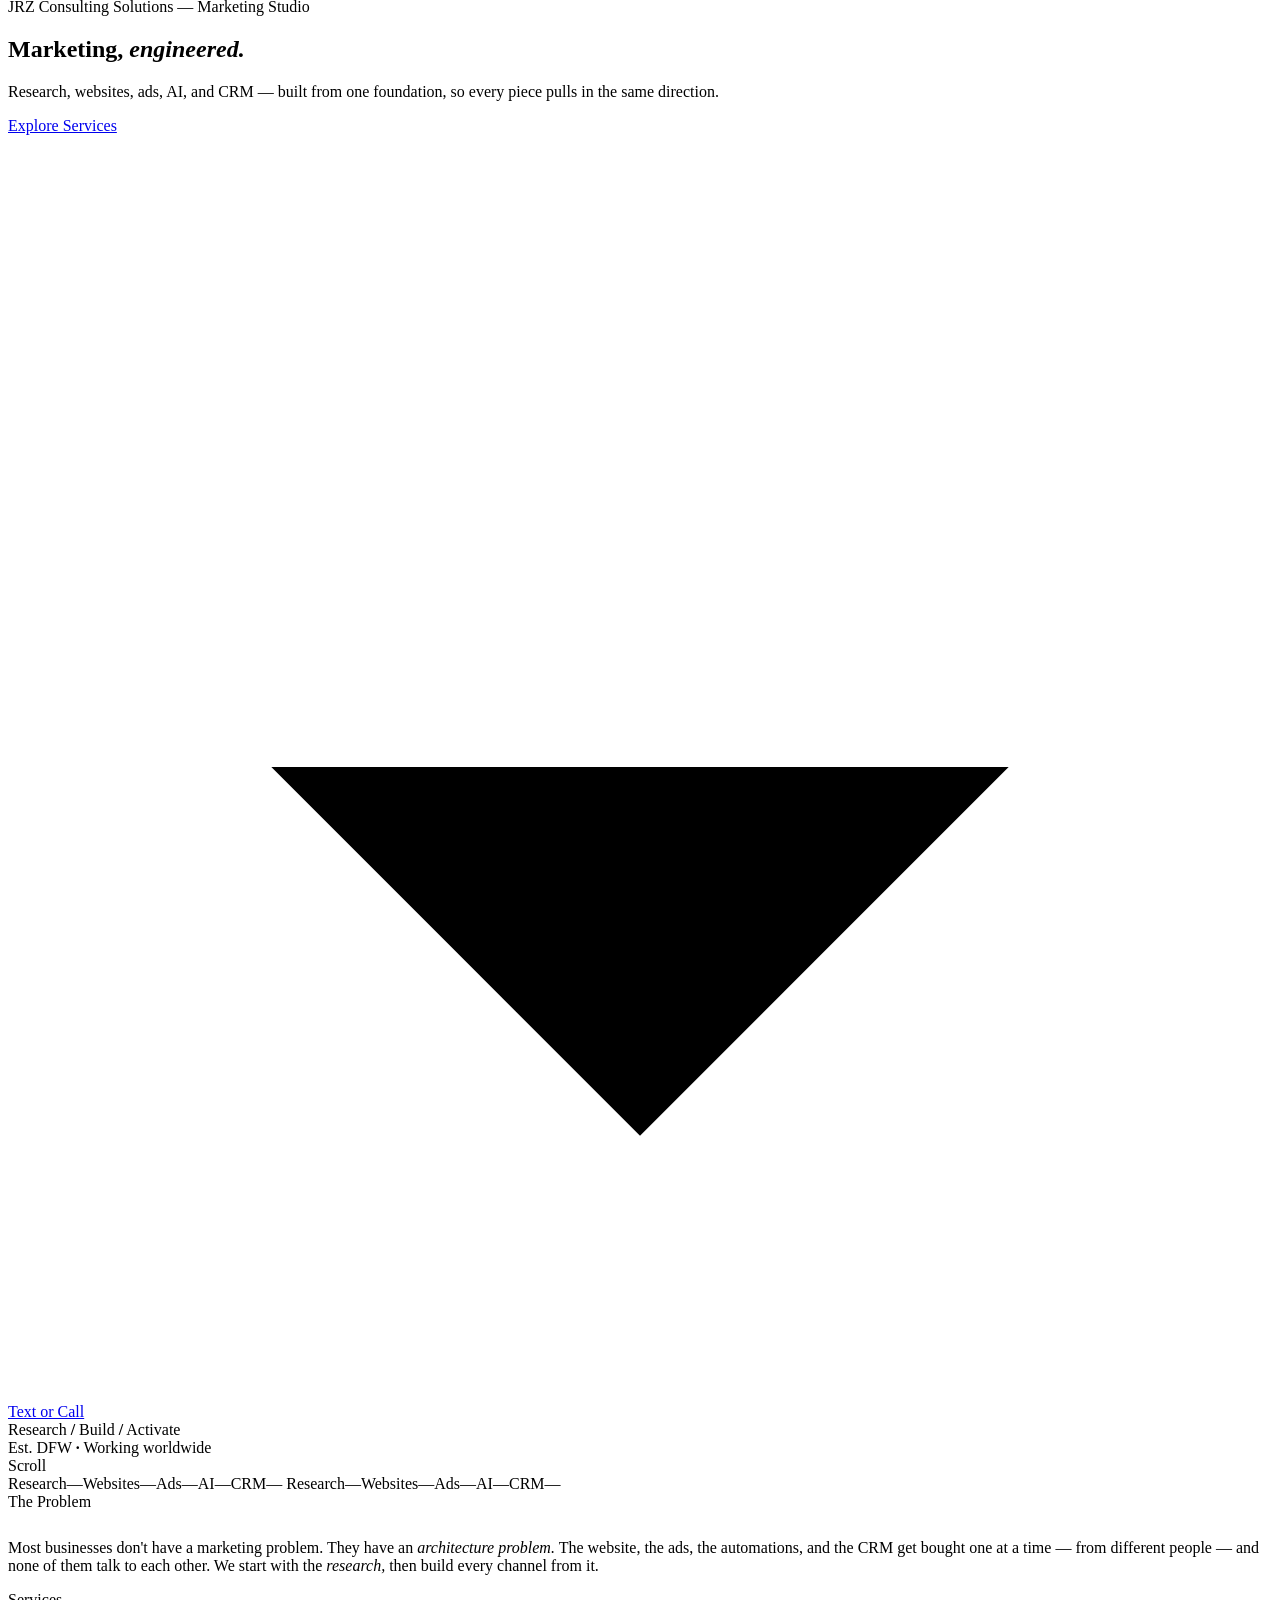
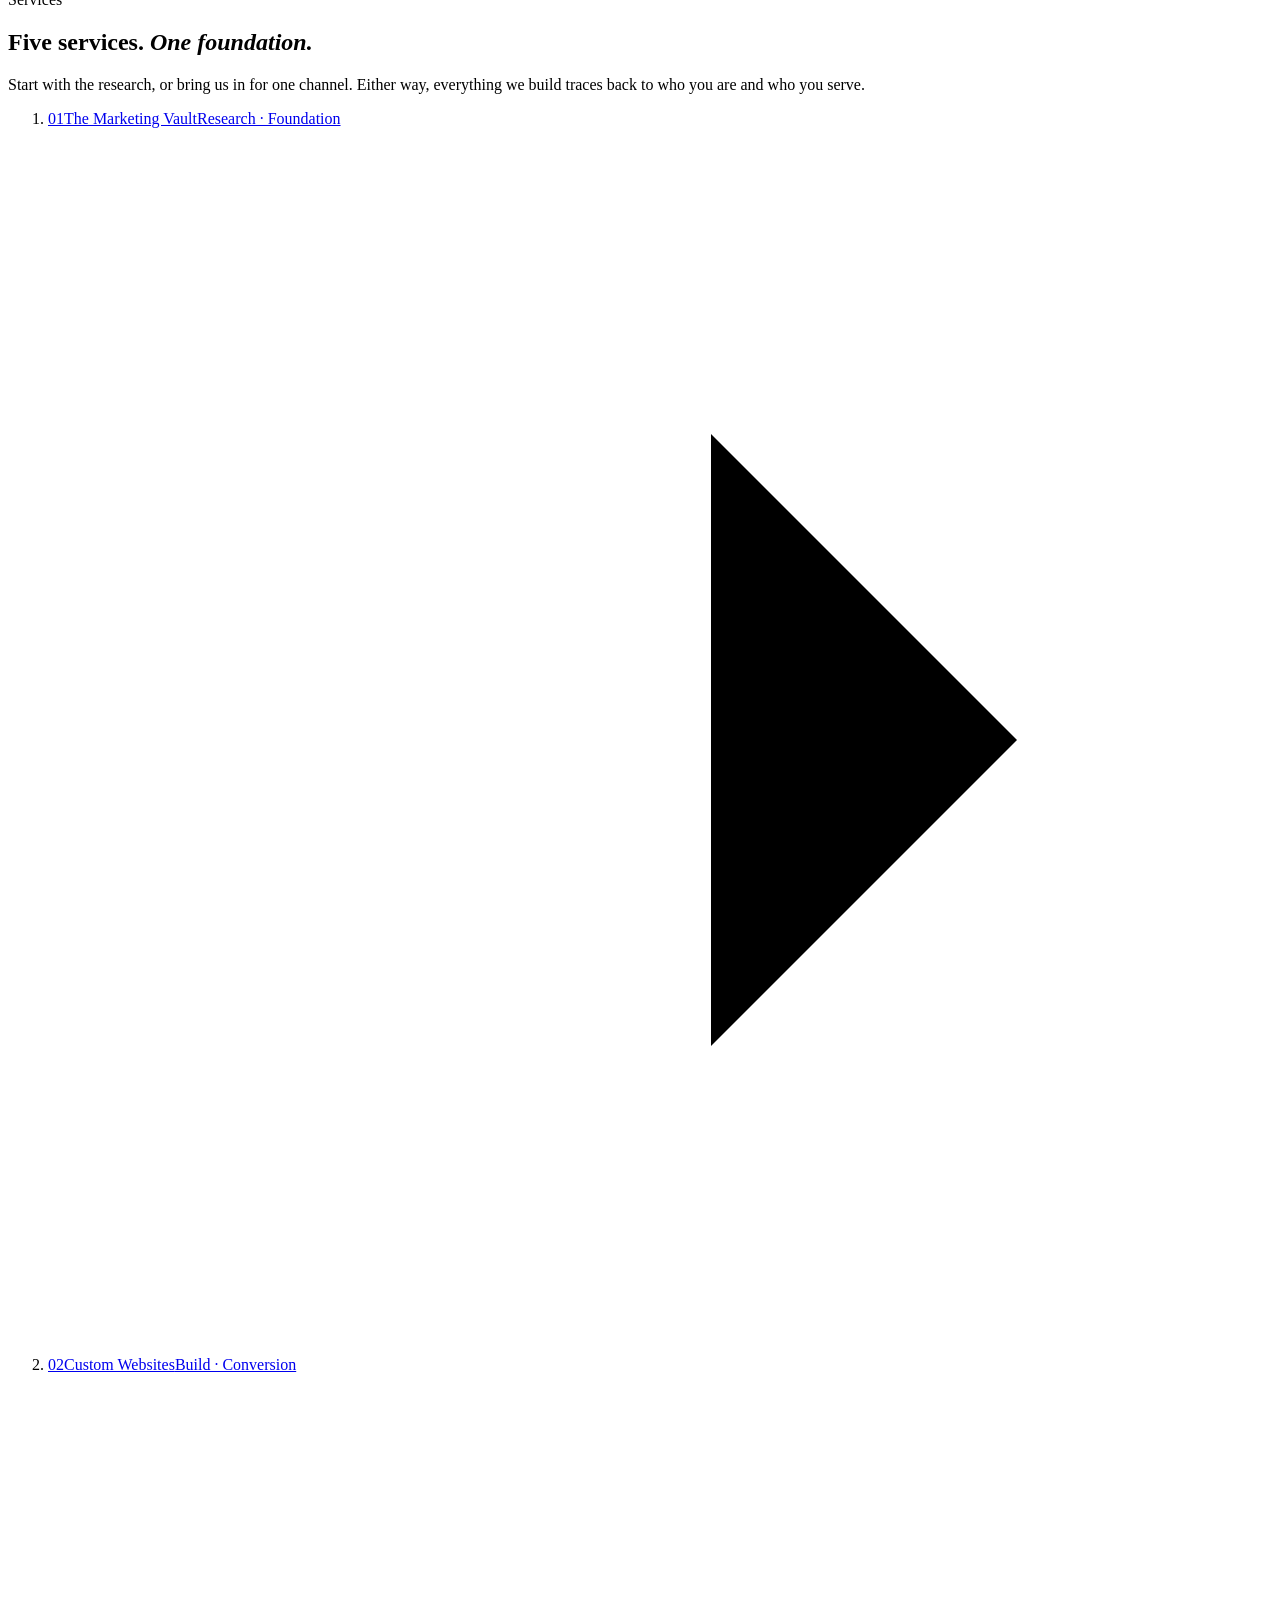
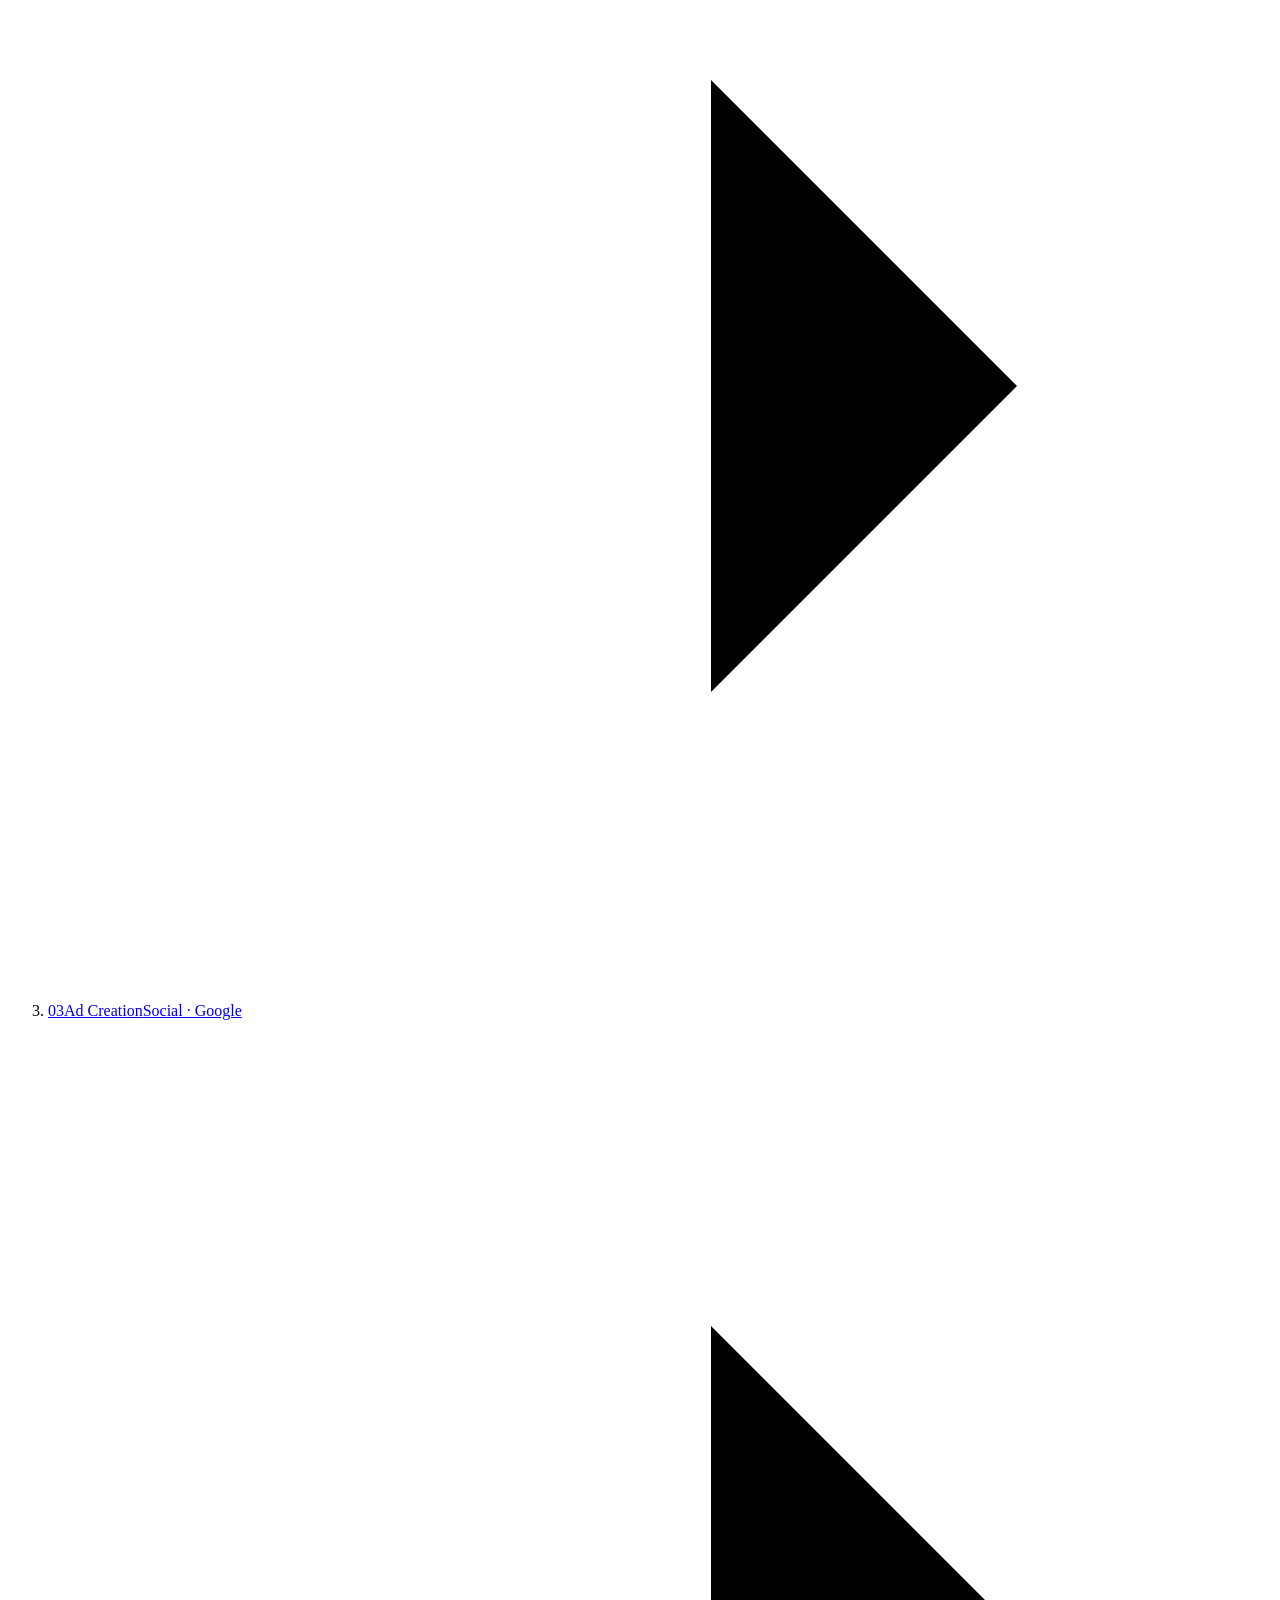
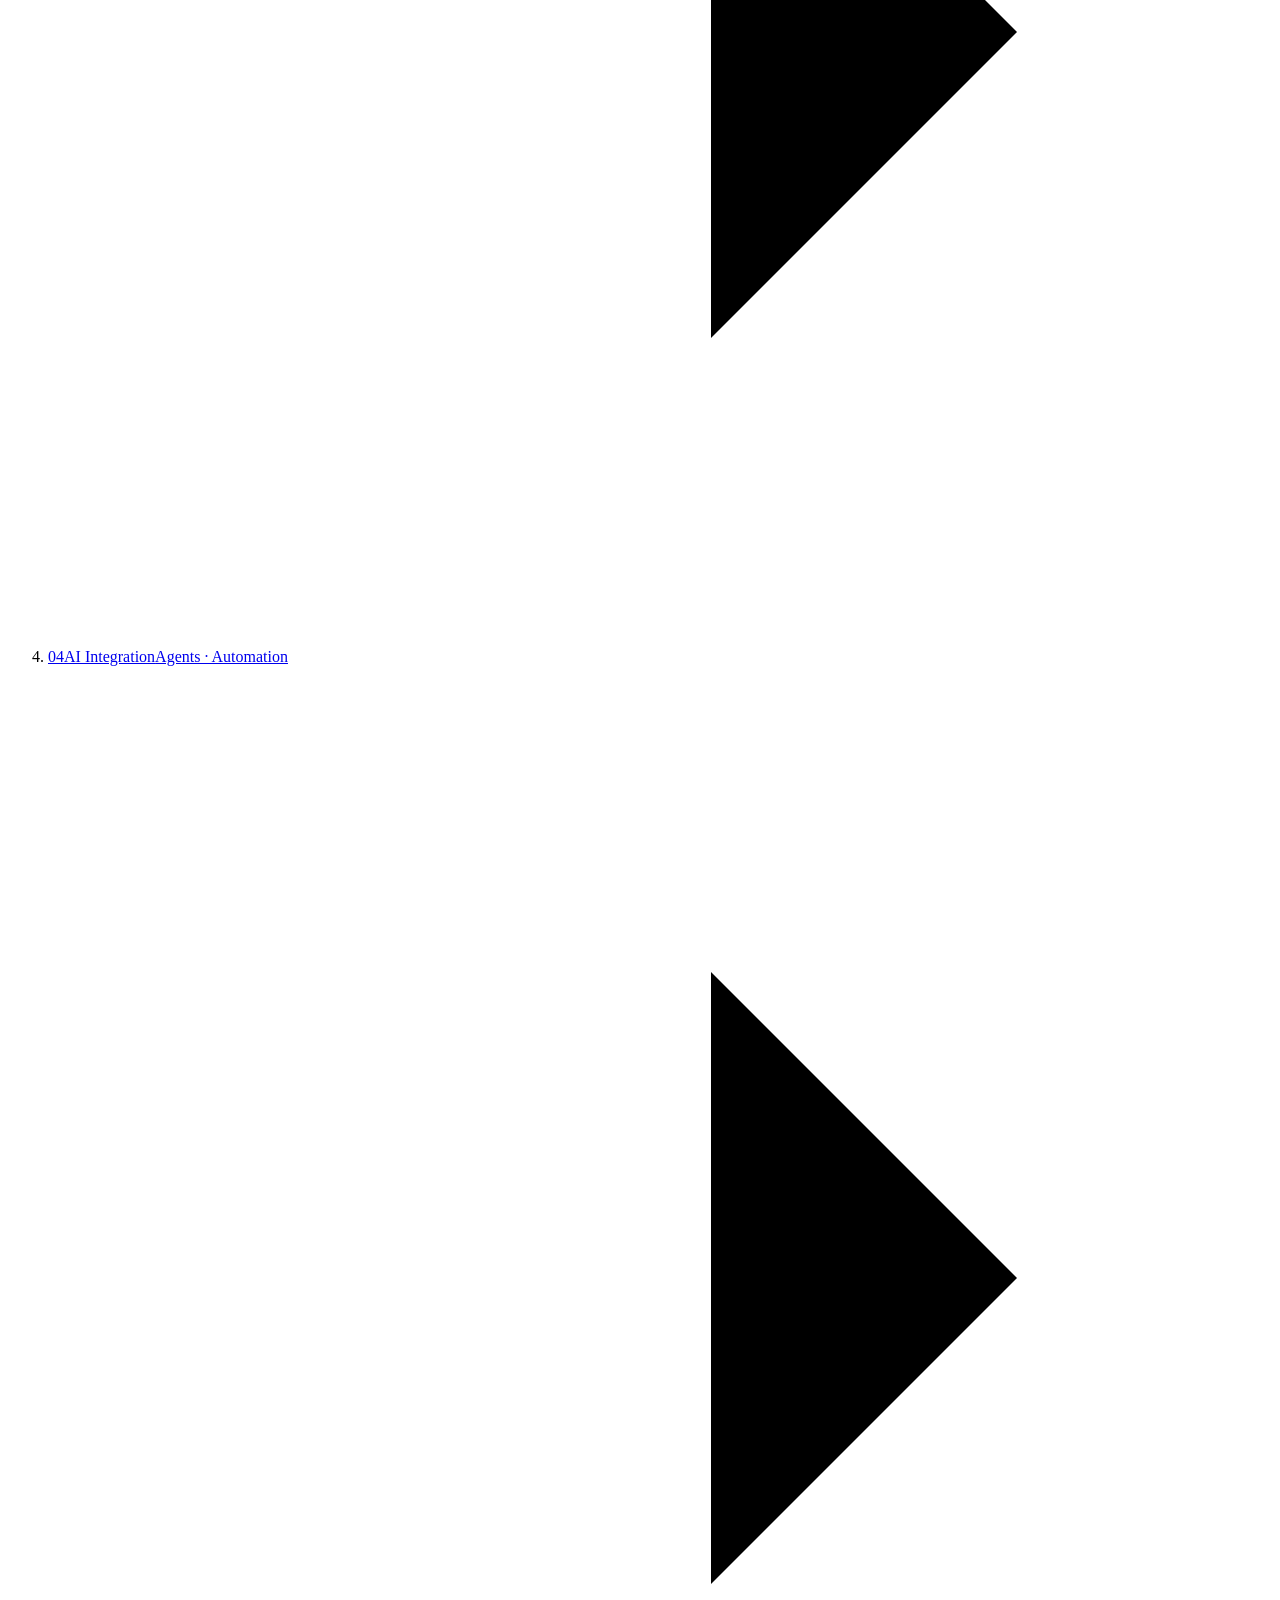
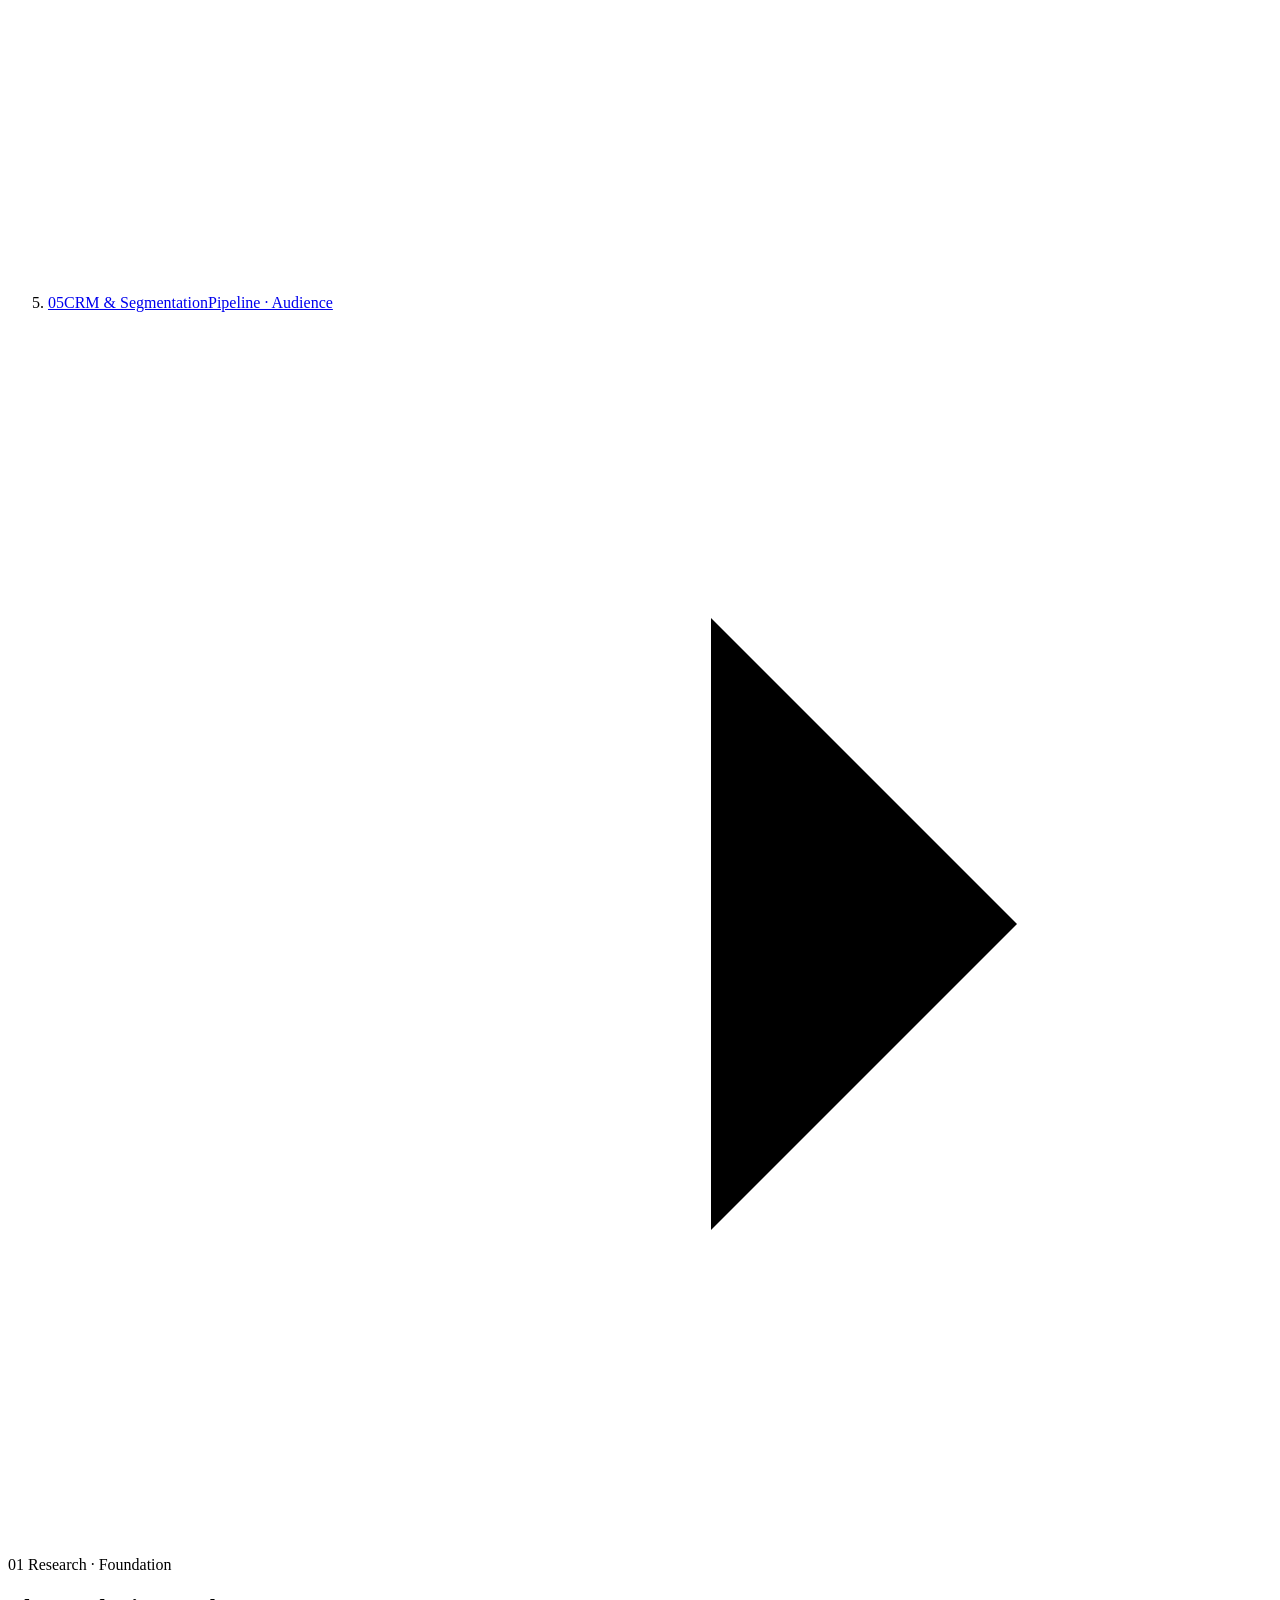
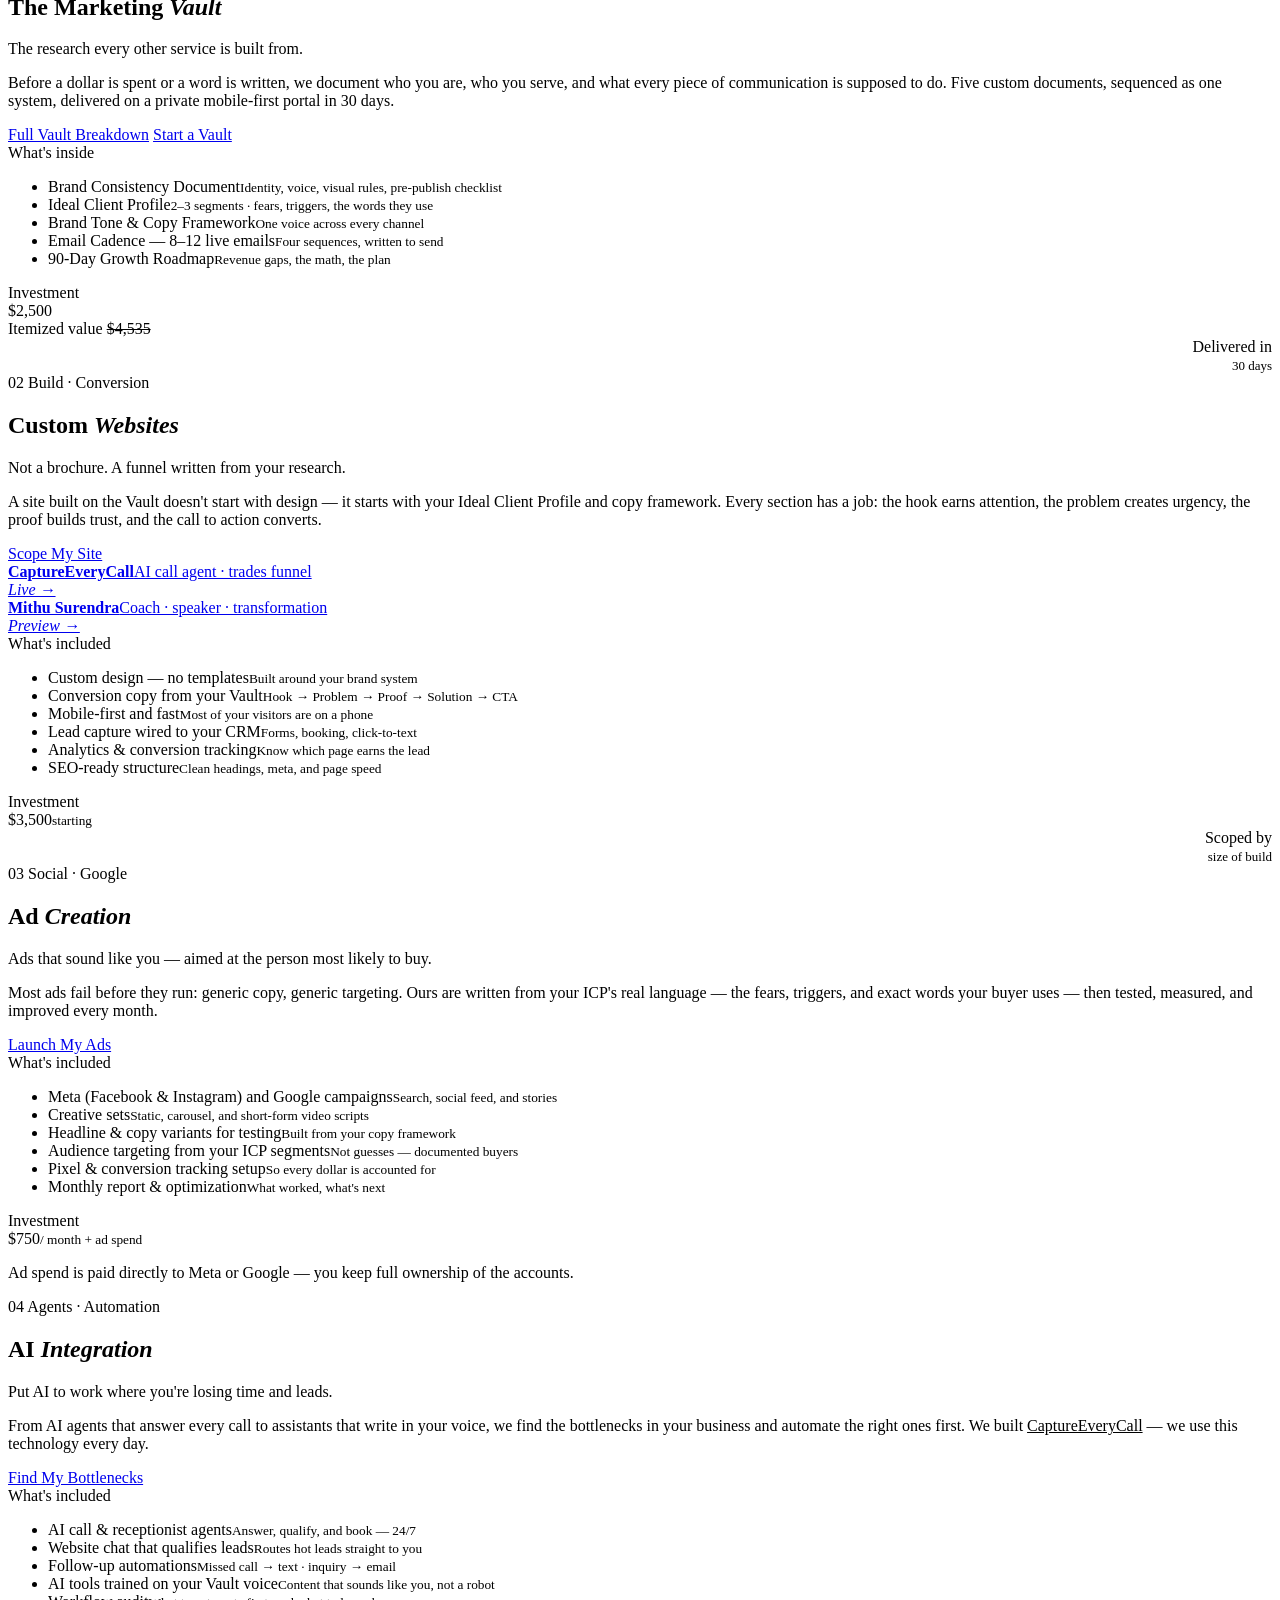
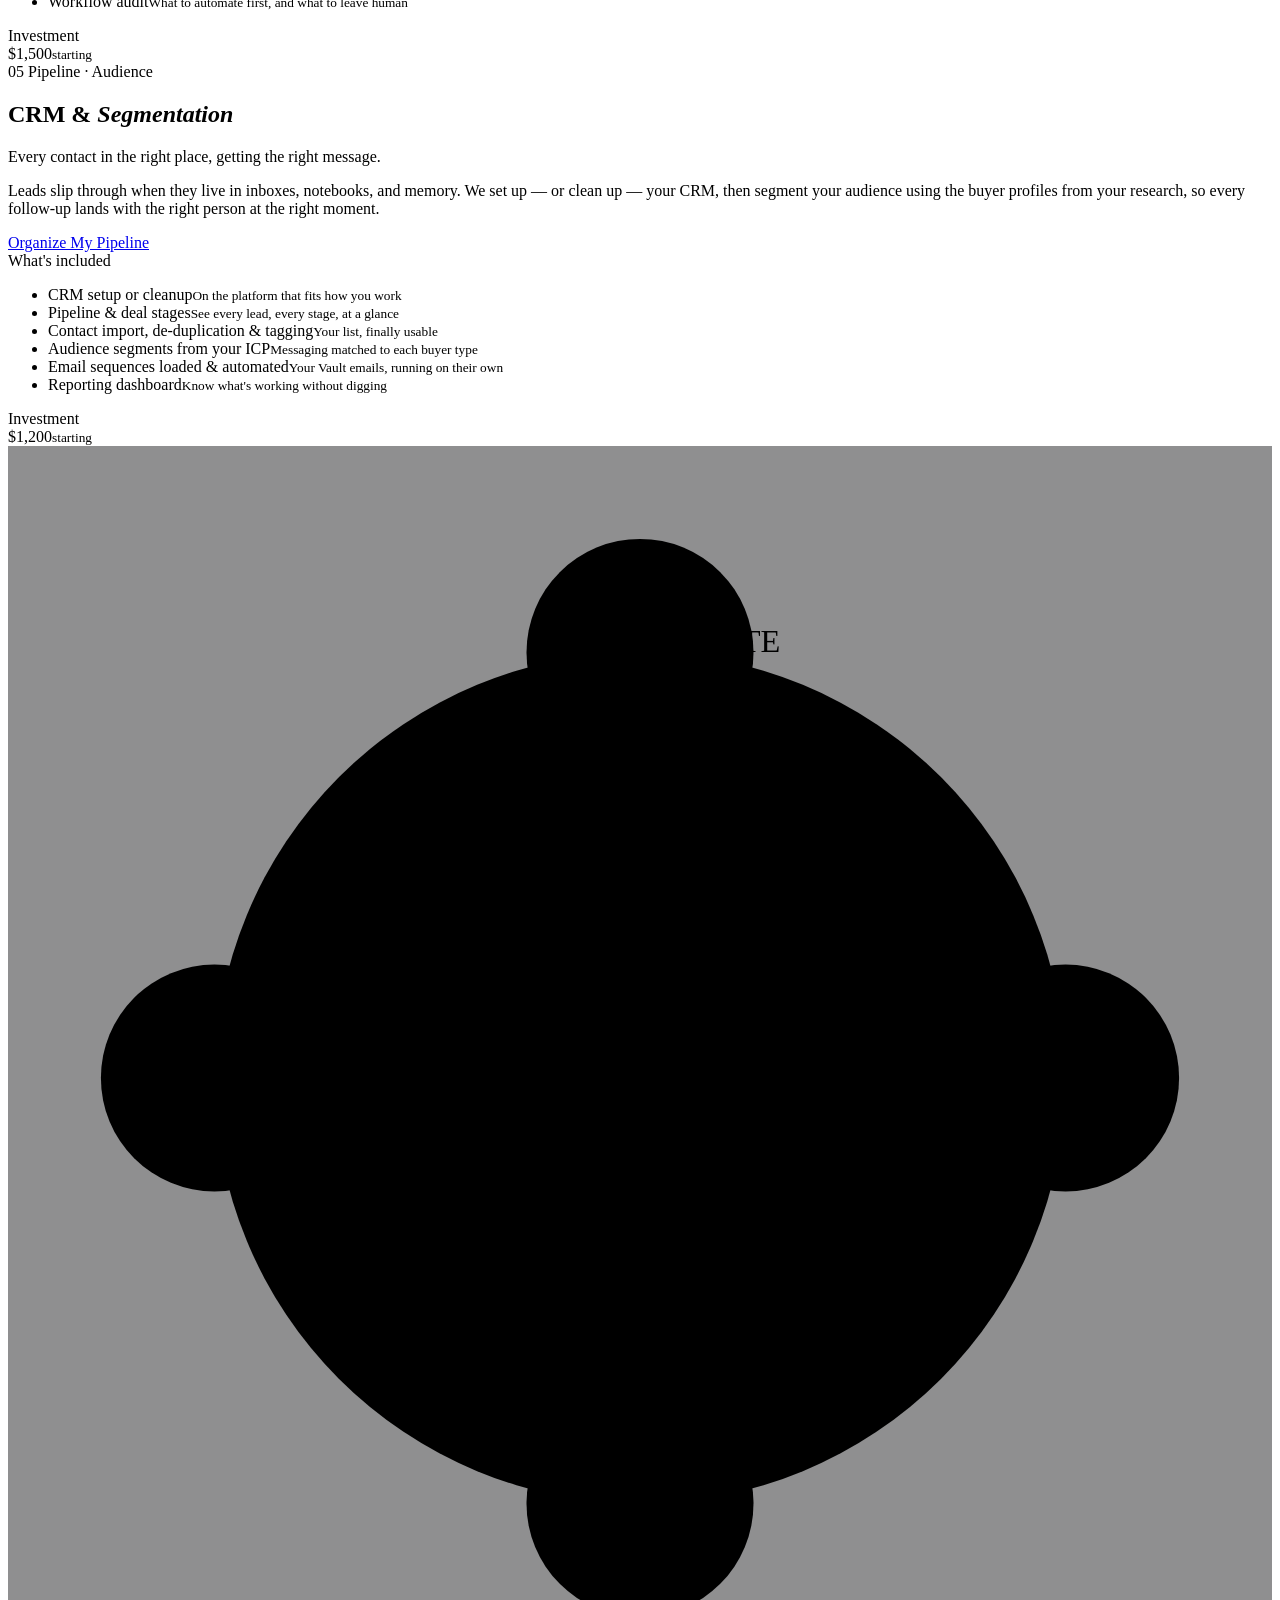
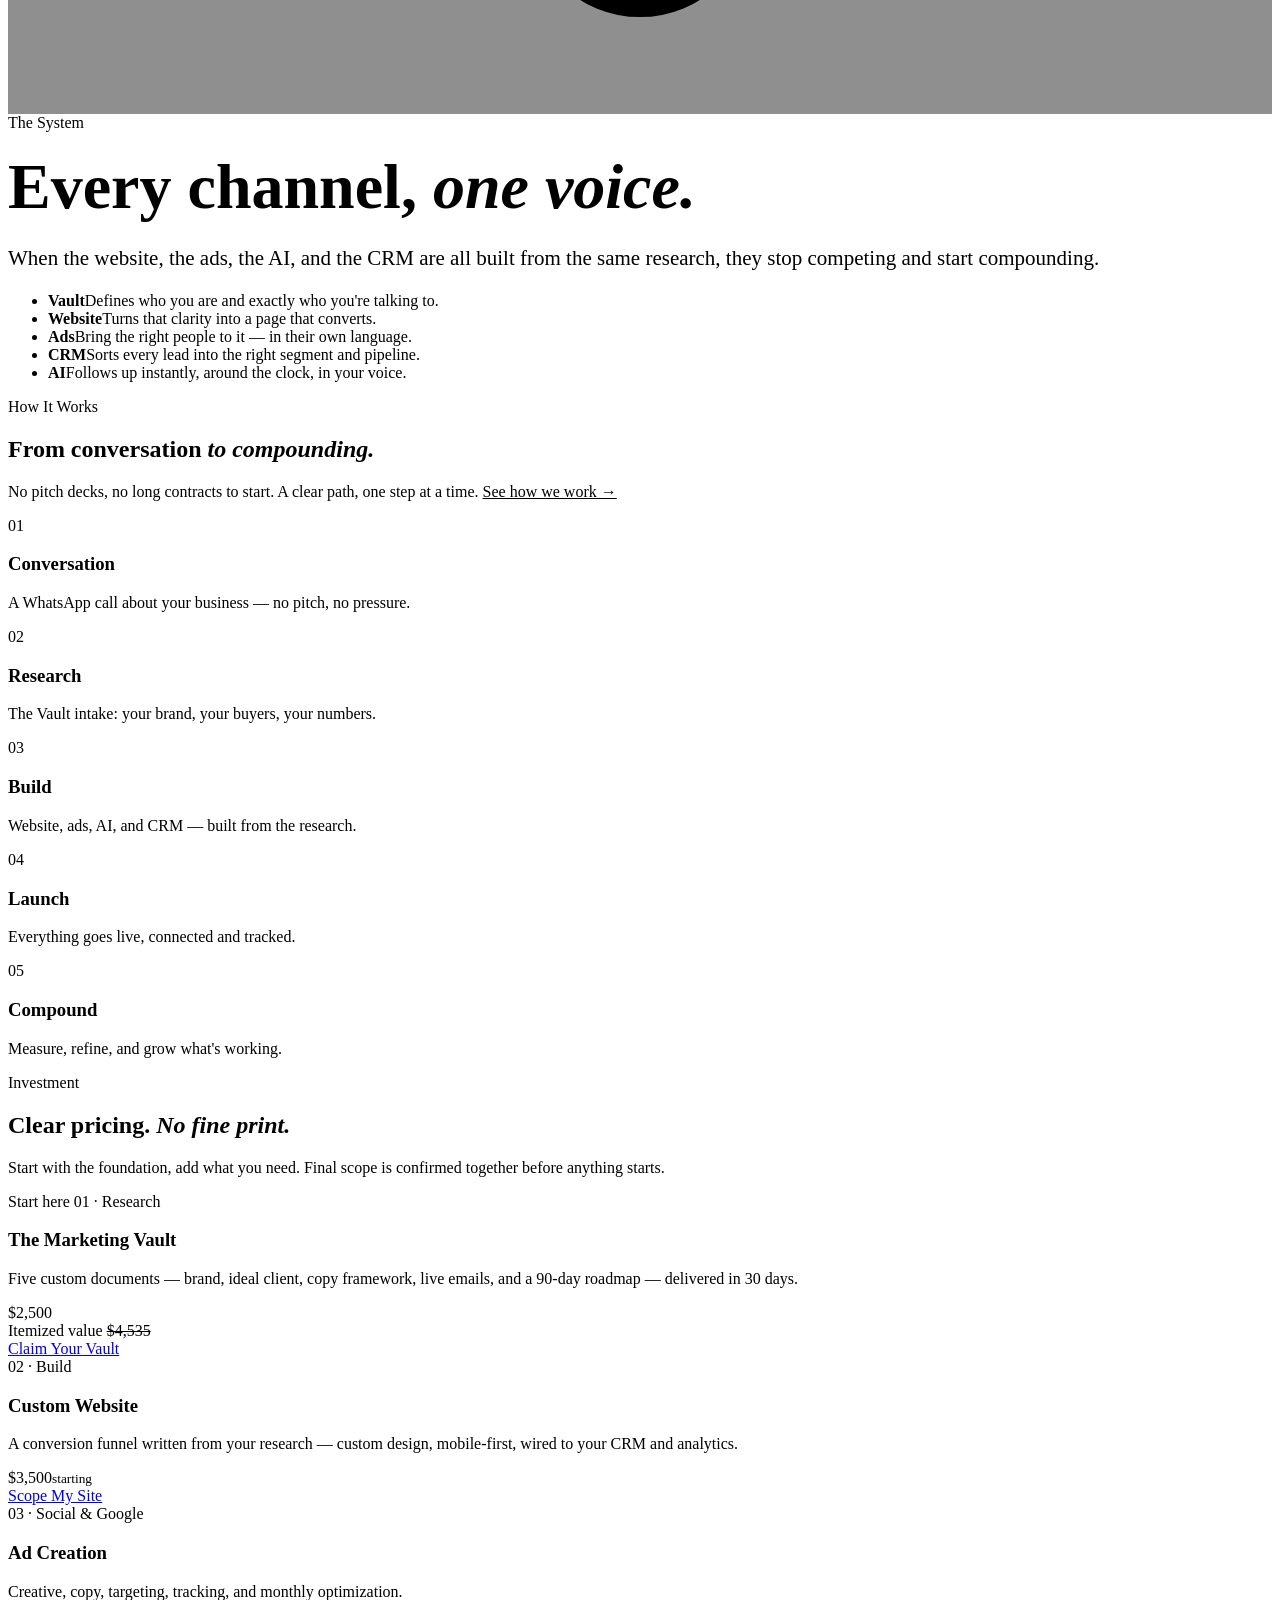
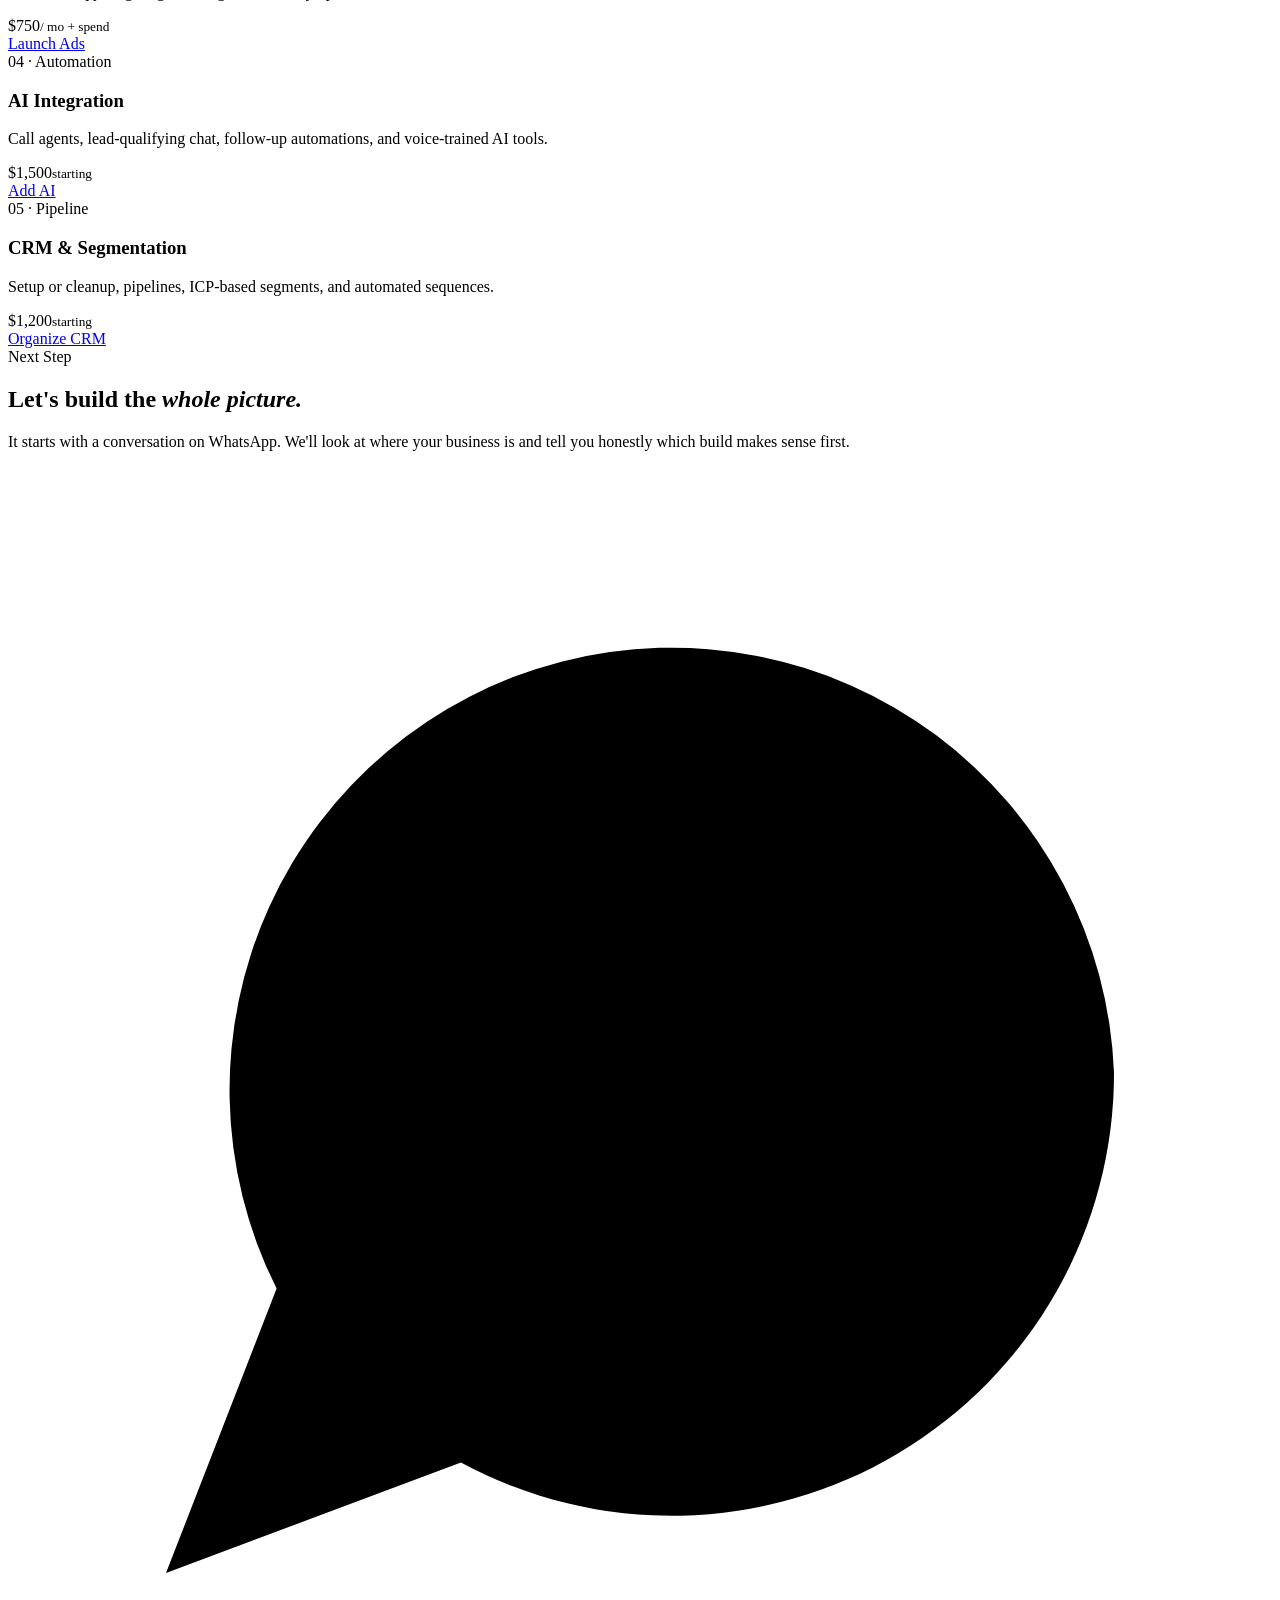
==== commit 6752ccdb: "Add files via upload" ====
--- a/index.html
+++ b/index.html
@@ -3,2018 +3,416 @@
 <head>
 <meta charset="UTF-8"/>
 <meta name="viewport" content="width=device-width, initial-scale=1.0"/>
-<title>The Marketing Vault — JRZ Consulting Solutions</title>
+<title>JRZ Consulting Solutions — Marketing, Engineered</title>
+<meta name="description" content="Research-first marketing studio. The Marketing Vault, custom websites, social & Google ads, AI integration, and CRM setup with audience segmentation — all built from one foundation."/>
+<meta property="og:title" content="JRZ Consulting Solutions — Marketing, Engineered"/>
+<meta property="og:description" content="Research, websites, ads, AI, and CRM — built from one foundation so every piece pulls in the same direction."/>
+<meta name="theme-color" content="#07070a"/>
+<link rel="alternate" hreflang="es" href="espanol/index.html"/>
 <link rel="preconnect" href="https://fonts.googleapis.com"/>
 <link rel="preconnect" href="https://fonts.gstatic.com" crossorigin/>
-<link href="https://fonts.googleapis.com/css2?family=Cinzel:wght@400;600;700;900&family=Cormorant+Garamond:ital,wght@0,300;0,400;0,500;0,600;1,300;1,400;1,500&display=swap" rel="stylesheet"/>
-<style>
-  *, *::before, *::after { box-sizing: border-box; margin: 0; padding: 0; }
-  :root {
-    --paper: #f7f4ea;
-    --paper-dim: #eee8d5;
-    --forest: #33402c;
-    --sage: #8a9d76;
-    --sage-light: #b7cf9f;
-    --sage-dim: #56624a;
-    --sage-rule: rgba(138,157,118,0.35);
-    --clay: #ba8659;
-    --clay-light: #d3a97c;
-    --clay-lighter: #deba91;
-    --cream: #f7f4ea;
-    --cream-dim: #ddd6bf;
-    --ink: #2b2f24;
-    --ink-soft: #4c5142;
-    --muted: #6e6a52;
-    --radius: 16px;
-    --radius-sm: 9px;
-    --body-size: 20px;
-    --lead-size: 24px;
-    --small-size: 20px;
-  }
-  html { scroll-behavior: smooth; }
-  body {
-    background: var(--paper);
-    color: var(--ink);
-    font-family: 'Cormorant Garamond', serif;
-    font-size: var(--body-size);
-    line-height: 1.85;
-    -webkit-font-smoothing: antialiased;
-    overflow-x: hidden;
-  }
-  svg.icon { width: 26px; height: 26px; stroke: currentColor; fill: none; stroke-width: 1.7; stroke-linecap: round; stroke-linejoin: round; display: block; }
-  /* ── CONTAINER ── */
-  .wrap {
-    width: 100%;
-    max-width: 700px;
-    margin: 0 auto;
-    padding: 0 28px;
-  }
-  /* ── SECTIONS ── */
-  .section {
-    padding: 96px 0;
-    border-top: 1px solid var(--sage-rule);
-  }
-  .section:first-of-type { border-top: none; }
-  /* ── EYEBROW ── */
-  .eyebrow {
-    font-family: 'Cinzel', serif;
-    font-size: 13px;
-    font-weight: 600;
-    letter-spacing: 0.25em;
-    text-transform: uppercase;
-    color: var(--sage-dim);
-    display: block;
-    margin-bottom: 18px;
-  }
-  /* ── HEADINGS ── */
-  h1, h2, h3 {
-    font-family: 'Cinzel', serif;
-    letter-spacing: 0.04em;
-    line-height: 1.22;
-    color: var(--ink);
-  }
-  h1 {
-    font-size: clamp(40px, 10vw, 66px);
-    font-weight: 700;
-    margin-bottom: 10px;
-  }
-  h1 em {
-    font-family: 'Cormorant Garamond', serif;
-    font-style: italic;
-    font-weight: 300;
-    color: var(--sage-light);
-    font-size: 1.08em;
-  }
-  h2 {
-    font-size: clamp(26px, 6vw, 36px);
-    font-weight: 600;
-    margin-bottom: 16px;
-  }
-  h2 em {
-    font-family: 'Cormorant Garamond', serif;
-    font-style: italic;
-    font-weight: 300;
-    color: var(--sage-dim);
-  }
-  h3 {
-    font-size: 20px;
-    font-weight: 600;
-    letter-spacing: 0.06em;
-    margin-bottom: 10px;
-  }
-  /* ── BODY TEXT ── */
-  p {
-    font-size: var(--body-size);
-    font-weight: 300;
-    color: var(--ink-soft);
-    line-height: 1.9;
-    margin-bottom: 24px;
-  }
-  p:last-child { margin-bottom: 0; }
-  .lead {
-    font-size: var(--lead-size);
-    font-weight: 400;
-    color: var(--ink);
-    line-height: 1.8;
-    margin-bottom: 30px;
-  }
-  .lead strong {
-    color: var(--sage-dim);
-    font-weight: 600;
-  }
-  .section-intro {
-    font-size: 20px;
-    font-style: italic;
-    font-weight: 300;
-    color: var(--muted);
-    margin-bottom: 52px;
-    line-height: 1.7;
-  }
-  /* ── PULL QUOTE ── */
-  .pull-quote {
-    border-left: 3px solid var(--sage);
-    padding: 20px 0 20px 28px;
-    margin: 44px 0;
-  }
-  .pull-quote p {
-    font-size: 22px;
-    font-style: italic;
-    font-weight: 400;
-    color: var(--ink);
-    line-height: 1.7;
-    margin: 0;
-  }
-  /* ── SCROLL REVEAL ── */
-  .reveal {
-    opacity: 0;
-    transform: translateY(20px);
-    transition: opacity 0.8s ease, transform 0.8s ease;
-  }
-  .reveal.visible {
-    opacity: 1;
-    transform: translateY(0);
-  }
-  @media (prefers-reduced-motion: reduce) {
-    .reveal { opacity: 1; transform: none; transition: none; }
-  }
-  /* ── PROGRESS TRACKER ── */
-  .tracker {
-    position: sticky;
-    top: 0;
-    z-index: 40;
-    background: rgba(247,244,234,0.92);
-    backdrop-filter: blur(6px);
-    border-bottom: 1px solid var(--sage-rule);
-    opacity: 0;
-    visibility: hidden;
-    transform: translateY(-100%);
-    transition: opacity 0.4s ease, transform 0.4s ease;
-    pointer-events: none;
-  }
-  .tracker.visible { opacity: 1; visibility: visible; transform: translateY(0); pointer-events: auto; }
-  .tracker-inner {
-    max-width: 700px;
-    margin: 0 auto;
-    display: flex;
-    align-items: center;
-    justify-content: space-between;
-    padding: 14px 28px;
-    gap: 6px;
-    overflow-x: auto;
-  }
-  .tracker-step {
-    display: flex;
-    align-items: center;
-    gap: 8px;
-    text-decoration: none;
-    flex-shrink: 0;
-    padding: 4px 2px;
-  }
-  .tracker-dot {
-    width: 8px; height: 8px; border-radius: 50%;
-    background: var(--sage-rule);
-    transition: background 0.3s ease, transform 0.3s ease;
-    flex-shrink: 0;
-  }
-  .tracker-step.active .tracker-dot { background: var(--sage); transform: scale(1.3); }
-  .tracker-label {
-    font-family: 'Cinzel', serif;
-    font-size: 10.5px;
-    letter-spacing: 0.1em;
-    text-transform: uppercase;
-    color: var(--muted);
-    white-space: nowrap;
-    transition: color 0.3s ease;
-  }
-  .tracker-step.active .tracker-label { color: var(--ink); font-weight: 600; }
-  .tracker-line {
-    flex: 1;
-    height: 1px;
-    background: var(--sage-rule);
-    margin: 0 2px;
-    min-width: 10px;
-  }
-  @media (max-width: 620px) {
-    .tracker-label { display: none; }
-    .tracker-inner { justify-content: center; gap: 10px; padding: 14px 20px; }
-  }
-  /* ── HERO ── */
-  .hero {
-    padding: 110px 0 96px;
-    text-align: center;
-    border-top: none;
-    background: var(--forest);
-    color: var(--cream);
-  }
-  .hero h1 { color: var(--cream); }
-  .hero-rule {
-    width: 1px;
-    height: 64px;
-    background: linear-gradient(to bottom, transparent, var(--sage-light));
-    margin: 0 auto 40px;
-  }
-  .brand-mark {
-    font-family: 'Cinzel', serif;
-    font-size: 13px;
-    letter-spacing: 0.3em;
-    text-transform: uppercase;
-    color: var(--sage-light);
-    margin-bottom: 40px;
-  }
-  .hero-sub {
-    font-size: 22px;
-    font-weight: 300;
-    font-style: italic;
-    color: var(--cream-dim);
-    max-width: 500px;
-    margin: 32px auto 0;
-    line-height: 1.7;
-  }
-  .divider-label {
-    display: flex;
-    align-items: center;
-    gap: 18px;
-    margin: 56px auto 0;
-    max-width: 340px;
-  }
-  .divider-label::before,
-  .divider-label::after {
-    content: '';
-    flex: 1;
-    height: 1px;
-    background: rgba(183,207,159,0.3);
-  }
-  .divider-label span {
-    font-family: 'Cinzel', serif;
-    font-size: 12px;
-    letter-spacing: 0.24em;
-    color: var(--sage-light);
-    text-transform: uppercase;
-    white-space: nowrap;
-  }
-  /* ── STEP ONE BADGE ── */
-  .step-badge {
-    display: inline-flex;
-    align-items: center;
-    gap: 14px;
-    border: 1px solid var(--sage-rule);
-    border-radius: var(--radius-sm);
-    padding: 14px 22px;
-    margin-bottom: 36px;
-    background: var(--paper-dim);
-  }
-  .step-badge-num {
-    font-family: 'Cinzel', serif;
-    font-size: 28px;
-    font-weight: 700;
-    color: var(--sage-dim);
-    line-height: 1;
-  }
-  .step-badge-text {
-    text-align: left;
-  }
-  .step-badge-text strong {
-    font-family: 'Cinzel', serif;
-    font-size: 11px;
-    font-weight: 600;
-    letter-spacing: 0.18em;
-    text-transform: uppercase;
-    color: var(--ink);
-    display: block;
-  }
-  .step-badge-text span {
-    font-size: 14px;
-    font-style: italic;
-    color: var(--muted);
-  }
-  /* ── CHAOS → CLARITY VISUAL ── */
-  .relief-visual {
-    margin: 44px 0 8px;
-    border: 1px solid var(--sage-rule);
-    border-radius: var(--radius);
-    background: var(--paper-dim);
-    padding: 32px 24px 24px;
-  }
-  .relief-visual svg { width: 100%; height: auto; display: block; }
-  .relief-caption {
-    display: flex;
-    justify-content: space-between;
-    margin-top: 6px;
-    padding: 0 4px;
-  }
-  .relief-caption span {
-    font-family: 'Cinzel', serif;
-    font-size: 11px;
-    letter-spacing: 0.16em;
-    text-transform: uppercase;
-  }
-  .relief-caption .from { color: #a15f42; }
-  .relief-caption .to { color: var(--sage-dim); }
-  /* ── EXPAND HINT ── */
-  .expand-hint {
-    display: flex;
-    align-items: center;
-    gap: 12px;
-    background: rgba(138,157,118,0.12);
-    border: 1px solid var(--sage-rule);
-    border-radius: 999px;
-    padding: 13px 22px;
-    margin-bottom: 40px;
-  }
-  .expand-hint-icon {
-    flex-shrink: 0;
-    width: 30px; height: 30px;
-    border-radius: 50%;
-    background: var(--sage-dim);
-    color: var(--cream);
-    display: flex; align-items: center; justify-content: center;
-    animation: hintBounce 2.2s ease-in-out infinite;
-  }
-  .expand-hint-icon svg { width: 15px; height: 15px; }
-  .expand-hint span {
-    font-size: 17px;
-    font-style: italic;
-    color: var(--ink-soft);
-    line-height: 1.5;
-  }
-  .expand-hint strong {
-    color: var(--ink);
-    font-weight: 600;
-    font-style: normal;
-  }
-  @keyframes hintBounce {
-    0%, 100% { transform: translateY(0); }
-    50% { transform: translateY(3px); }
-  }
-  @media (prefers-reduced-motion: reduce) {
-    .expand-hint-icon { animation: none; }
-  }
-  @media (max-width: 560px) {
-    .expand-hint { border-radius: var(--radius); align-items: flex-start; }
-  }
-  /* ── ACCORDION ── */
-  .accordion {
-    border: 1px solid var(--sage-rule);
-    border-radius: var(--radius);
-    margin-bottom: 20px;
-    background: var(--paper-dim);
-    overflow: hidden;
-  }
-  .accordion-header {
-    width: 100%;
-    background: none;
-    border: none;
-    padding: 28px 28px;
-    display: flex;
-    align-items: flex-start;
-    gap: 18px;
-    cursor: pointer;
-    text-align: left;
-    transition: background 0.2s;
-  }
-  .accordion-header:hover {
-    background: rgba(138,157,118,0.08);
-  }
-  .accordion-icon {
-    flex-shrink: 0;
-    width: 44px; height: 44px;
-    border-radius: 50%;
-    background: rgba(138,157,118,0.14);
-    display: flex; align-items: center; justify-content: center;
-    color: var(--sage-dim);
-    margin-top: 2px;
-  }
-  .accordion-icon svg { width: 22px; height: 22px; }
-  .accordion-num {
-    font-family: 'Cinzel', serif;
-    font-size: 13px;
-    font-weight: 600;
-    letter-spacing: 0.18em;
-    color: var(--sage-dim);
-    flex-shrink: 0;
-    margin-top: 4px;
-    width: 26px;
-  }
-  .accordion-title-block {
-    flex: 1;
-  }
-  .accordion-tag {
-    font-family: 'Cinzel', serif;
-    font-size: 11px;
-    letter-spacing: 0.2em;
-    text-transform: uppercase;
-    color: var(--sage-dim);
-    display: block;
-    margin-bottom: 6px;
-  }
-  .accordion-title {
-    font-family: 'Cinzel', serif;
-    font-size: 20px;
-    font-weight: 600;
-    letter-spacing: 0.05em;
-    color: var(--ink);
-    line-height: 1.3;
-  }
-  .accordion-summary {
-    font-size: 20px;
-    font-style: italic;
-    color: var(--muted);
-    margin-top: 6px;
-    line-height: 1.55;
-    font-weight: 300;
-  }
-  .accordion-arrow {
-    font-size: 22px;
-    color: var(--sage-dim);
-    flex-shrink: 0;
-    transition: transform 0.3s;
-    margin-top: 2px;
-    line-height: 1;
-  }
-  .accordion.open .accordion-arrow {
-    transform: rotate(180deg);
-  }
-  .accordion.open {
-    border-color: var(--sage-dim);
-  }
-  .accordion-body {
-    display: none;
-    padding: 0 28px 32px 88px;
-    border-top: 1px solid var(--sage-rule);
-  }
-  /* ── MOBILE ACCORDION OVERRIDES ── */
-  @media (max-width: 600px) {
-    .accordion-header {
-      padding: 26px 20px 22px 20px;
-      flex-wrap: wrap;
-      gap: 14px;
-    }
-    .accordion-num { display: none; }
-    .accordion-title-block {
-      width: 100%;
-      flex: none;
-      padding-right: 0;
-    }
-    .accordion-tag {
-      font-size: 11px;
-      margin-bottom: 8px;
-    }
-    .accordion-title {
-      font-size: 22px;
-      line-height: 1.35;
-    }
-    .accordion-summary {
-      display: none;
-    }
-    .accordion-arrow {
-      width: 100%;
-      text-align: right;
-      font-size: 24px;
-      margin-top: 4px;
-      display: block;
-    }
-    .accordion-body {
-      padding: 0 20px 28px 20px;
-    }
-    .accordion-body p {
-      font-size: 20px;
-    }
-    /* Bar chart mobile fix */
-    .bar-chart {
-      gap: 4px;
-      height: 100px;
-    }
-    .bar-val {
-      font-size: 10px;
-      letter-spacing: 0;
-    }
-    .bar-name {
-      font-size: 10px;
-      line-height: 1.2;
-    }
-    .graph-preview {
-      padding: 20px 14px;
-      overflow-x: hidden;
-    }
-    /* Site example header mobile fix */
-    .site-example-header {
-      flex-direction: column;
-      align-items: flex-start;
-      gap: 14px;
-      padding: 20px 20px;
-    }
-    .site-link-btn {
-      width: 100%;
-      text-align: center;
-      padding: 14px 18px;
-    }
-  }
-  .accordion.open .accordion-body {
-    display: block;
-  }
-  .accordion-body p {
-    font-size: 20px;
-    margin-top: 20px;
-    margin-bottom: 16px;
-  }
-  .depth-note {
-    font-size: 20px;
-    font-style: italic;
-    color: var(--sage-dim);
-    border-top: 1px solid var(--sage-rule);
-    padding-top: 14px;
-    margin-top: 8px;
-    line-height: 1.6;
-  }
-  /* ── FUNNEL SPINE ── */
-  .funnel-item {
-    display: flex;
-    gap: 0;
-    position: relative;
-  }
-  .funnel-spine {
-    display: flex;
-    flex-direction: column;
-    align-items: center;
-    flex-shrink: 0;
-    width: 52px;
-  }
-  .funnel-dot {
-    width: 40px;
-    height: 40px;
-    border-radius: 50%;
-    background: rgba(138,157,118,0.14);
-    border: 1px solid var(--sage-rule);
-    color: var(--sage-dim);
-    display: flex; align-items: center; justify-content: center;
-    flex-shrink: 0;
-    margin-top: 6px;
-    z-index: 1;
-  }
-  .funnel-dot svg { width: 19px; height: 19px; }
-  .funnel-line {
-    width: 1px;
-    flex: 1;
-    background: var(--sage-rule);
-    min-height: 24px;
-  }
-  .funnel-item:last-child .funnel-line { display: none; }
-  .funnel-content {
-    flex: 1;
-    background: var(--paper-dim);
-    border: 1px solid var(--sage-rule);
-    border-radius: var(--radius);
-    padding: 26px 24px;
-    margin-bottom: 18px;
-    margin-left: 4px;
-  }
-  .funnel-phase-label {
-    font-family: 'Cinzel', serif;
-    font-size: 12px;
-    letter-spacing: 0.24em;
-    text-transform: uppercase;
-    color: var(--sage-dim);
-    margin-bottom: 6px;
-    display: block;
-  }
-  .funnel-phase-title {
-    font-family: 'Cinzel', serif;
-    font-size: 20px;
-    font-weight: 600;
-    color: var(--ink);
-    margin-bottom: 10px;
-    letter-spacing: 0.05em;
-  }
-  .funnel-content p {
-    font-size: 20px;
-    color: var(--muted);
-    margin: 0;
-    line-height: 1.7;
-  }
-  /* ── FRAMEWORK BOX ── */
-  .framework-box {
-    border: 1px solid var(--sage-dim);
-    border-radius: var(--radius);
-    padding: 38px 28px;
-    text-align: center;
-    margin: 0 0 44px;
-    background: rgba(138,157,118,0.08);
-  }
-  .framework-label {
-    font-family: 'Cinzel', serif;
-    font-size: 12px;
-    letter-spacing: 0.24em;
-    text-transform: uppercase;
-    color: var(--sage-dim);
-    display: block;
-    margin-bottom: 14px;
-  }
-  .framework-name {
-    font-family: 'Cinzel', serif;
-    font-size: 24px;
-    font-weight: 700;
-    letter-spacing: 0.1em;
-    color: var(--ink);
-    margin-bottom: 8px;
-  }
-  .framework-sub {
-    font-size: 18px;
-    font-style: italic;
-    font-weight: 300;
-    color: var(--muted);
-  }
-  /* ── GRAPH PREVIEW ── */
-  .graph-preview {
-    background: var(--forest);
-    border: 1px solid var(--sage-rule);
-    border-radius: var(--radius);
-    padding: 28px 24px;
-    margin: 32px 0;
-  }
-  .graph-label {
-    font-family: 'Cinzel', serif;
-    font-size: 13px;
-    letter-spacing: 0.2em;
-    text-transform: uppercase;
-    color: var(--sage-light);
-    margin-bottom: 20px;
-    display: block;
-  }
-  /* Bar chart */
-  .bar-chart {
-    display: flex;
-    align-items: flex-end;
-    gap: 10px;
-    height: 120px;
-    margin-bottom: 12px;
-  }
-  .bar-wrap {
-    flex: 1;
-    display: flex;
-    flex-direction: column;
-    align-items: center;
-    gap: 6px;
-    height: 100%;
-    justify-content: flex-end;
-  }
-  .bar {
-    width: 100%;
-    background: var(--sage-dim);
-    border-radius: 4px 4px 0 0;
-    transition: background 0.2s;
-    position: relative;
-  }
-  .bar.highlight { background: var(--sage); }
-  .bar-val {
-    font-family: 'Cinzel', serif;
-    font-size: 13px;
-    color: var(--sage-light);
-    font-weight: 600;
-  }
-  .bar-name {
-    font-size: 13px;
-    color: var(--cream-dim);
-    text-align: center;
-    line-height: 1.3;
-  }
-  .graph-note {
-    font-size: 20px;
-    font-style: italic;
-    color: var(--cream-dim);
-    margin-top: 8px;
-    text-align: center;
-  }
-  /* Roadmap phases */
-  .phase-row {
-    display: flex;
-    gap: 6px;
-    margin-bottom: 8px;
-  }
-  .phase-block {
-    flex: 1;
-    padding: 10px 8px;
-    border-radius: var(--radius-sm);
-    text-align: center;
-    background: rgba(138,157,118,0.1);
-    border: 1px solid var(--sage-rule);
-  }
-  .phase-block.active {
-    background: var(--sage-dim);
-    border-color: var(--sage);
-  }
-  .phase-block-label {
-    font-family: 'Cinzel', serif;
-    font-size: 12px;
-    letter-spacing: 0.14em;
-    text-transform: uppercase;
-    color: var(--cream-dim);
-    display: block;
-    margin-bottom: 3px;
-  }
-  .phase-block-val {
-    font-family: 'Cinzel', serif;
-    font-size: 17px;
-    font-weight: 700;
-    color: var(--sage-light);
-  }
-  /* ── WEBSITE FUNNEL SECTION ── */
-  .site-example {
-    border: 1px solid var(--sage-rule);
-    border-radius: var(--radius);
-    background: var(--forest);
-    margin-bottom: 24px;
-    overflow: hidden;
-  }
-  .site-example-header {
-    padding: 22px 24px;
-    display: flex;
-    align-items: center;
-    justify-content: space-between;
-    gap: 16px;
-  }
-  .site-example-name {
-    font-family: 'Cinzel', serif;
-    font-size: 20px;
-    font-weight: 600;
-    color: var(--cream);
-    letter-spacing: 0.06em;
-  }
-  .site-example-type {
-    font-size: 20px;
-    font-style: italic;
-    color: var(--cream-dim);
-    margin-top: 3px;
-  }
-  .site-link-btn {
-    font-family: 'Cinzel', serif;
-    font-size: 13px;
-    letter-spacing: 0.16em;
-    text-transform: uppercase;
-    color: var(--sage-light);
-    border: 1px solid var(--sage-dim);
-    border-radius: 999px;
-    padding: 10px 20px;
-    text-decoration: none;
-    white-space: nowrap;
-    flex-shrink: 0;
-    transition: background 0.2s, color 0.2s;
-  }
-  .site-link-btn:hover {
-    background: var(--sage-dim);
-    color: var(--cream);
-  }
-  .site-funnel-steps {
-    border-top: 1px solid var(--sage-rule);
-    padding: 20px 24px;
-  }
-  .funnel-step-row {
-    display: flex;
-    align-items: flex-start;
-    gap: 16px;
-    padding: 14px 0;
-    border-bottom: 1px solid rgba(138,157,118,0.14);
-  }
-  .funnel-step-row:last-child { border-bottom: none; }
-  .funnel-step-num {
-    font-family: 'Cinzel', serif;
-    font-size: 13px;
-    font-weight: 700;
-    color: var(--sage-light);
-    flex-shrink: 0;
-    width: 24px;
-    margin-top: 2px;
-  }
-  .funnel-step-name {
-    font-family: 'Cinzel', serif;
-    font-size: 15px;
-    font-weight: 600;
-    color: var(--cream);
-    letter-spacing: 0.05em;
-    flex-shrink: 0;
-    width: 100px;
-    margin-top: 2px;
-  }
-  .funnel-step-desc {
-    font-size: 20px;
-    color: var(--cream-dim);
-    line-height: 1.6;
-  }
-  @media (max-width: 480px) {
-    .funnel-step-row { flex-direction: column; gap: 4px; }
-    .funnel-step-name { width: auto; }
-  }
-  .coming-soon-badge {
-    display: inline-block;
-    font-family: 'Cinzel', serif;
-    font-size: 11px;
-    letter-spacing: 0.16em;
-    text-transform: uppercase;
-    color: var(--sage-light);
-    border: 1px solid var(--sage-dim);
-    border-radius: 999px;
-    padding: 3px 12px;
-    margin-left: 10px;
-    vertical-align: middle;
-  }
-  /* ── SUMMARY GRID ── */
-  .summary-grid {
-    display: flex;
-    flex-direction: column;
-    gap: 1px;
-    background: var(--sage-rule);
-    border: 1px solid var(--sage-rule);
-    border-radius: var(--radius);
-    overflow: hidden;
-    margin-top: 40px;
-  }
-  .summary-row {
-    display: flex;
-    align-items: flex-start;
-    gap: 18px;
-    padding: 24px 24px;
-    background: var(--paper-dim);
-  }
-  .summary-icon {
-    flex-shrink: 0;
-    width: 38px; height: 38px;
-    border-radius: 50%;
-    background: rgba(138,157,118,0.14);
-    color: var(--sage-dim);
-    display: flex; align-items: center; justify-content: center;
-    margin-top: 1px;
-  }
-  .summary-icon svg { width: 19px; height: 19px; }
-  .summary-text {
-    font-size: 18px;
-    font-weight: 300;
-    color: var(--ink-soft);
-    line-height: 1.6;
-  }
-  .summary-text strong {
-    font-family: 'Cinzel', serif;
-    font-size: 14px;
-    font-weight: 600;
-    letter-spacing: 0.1em;
-    text-transform: uppercase;
-    color: var(--ink);
-    display: block;
-    margin-bottom: 4px;
-  }
-  /* ── INVESTMENT / PRICE ANCHOR ── */
-  .value-stack {
-    border: 1px solid var(--sage-rule);
-    border-radius: var(--radius);
-    background: var(--paper-dim);
-    overflow: hidden;
-    margin-top: 8px;
-  }
-  .value-row {
-    display: flex;
-    justify-content: space-between;
-    align-items: center;
-    gap: 16px;
-    padding: 20px 24px;
-    border-bottom: 1px solid var(--sage-rule);
-  }
-  .value-row:last-child { border-bottom: none; }
-  .value-row-name {
-    font-size: 19px;
-    color: var(--ink-soft);
-  }
-  .value-row-price {
-    font-family: 'Cinzel', serif;
-    font-size: 16px;
-    font-weight: 600;
-    color: var(--muted);
-    text-decoration: line-through;
-    text-decoration-color: var(--sage-dim);
-    white-space: nowrap;
-  }
-  .value-row.total {
-    background: rgba(138,157,118,0.12);
-    padding: 22px 24px;
-  }
-  .value-row.total .value-row-name {
-    font-family: 'Cinzel', serif;
-    font-size: 13px;
-    font-weight: 600;
-    letter-spacing: 0.12em;
-    text-transform: uppercase;
-    color: var(--ink);
-  }
-  .value-row.total .value-row-price {
-    font-size: 20px;
-  }
-  .price-reveal {
-    text-align: center;
-    margin-top: 36px;
-  }
-  .price-reveal-num {
-    font-family: 'Cinzel', serif;
-    font-size: clamp(48px, 10vw, 64px);
-    font-weight: 700;
-    color: var(--ink);
-    letter-spacing: 0.02em;
-    line-height: 1;
-    margin: 6px 0 14px;
-  }
-  .price-reveal-save {
-    display: inline-block;
-    font-family: 'Cinzel', serif;
-    font-size: 13px;
-    letter-spacing: 0.1em;
-    text-transform: uppercase;
-    color: var(--forest);
-    background: var(--clay-light);
-    border-radius: 999px;
-    padding: 9px 20px;
-    margin-top: 6px;
-  }
-  /* ── MID-PAGE CTA ── */
-  .mid-cta {
-    display: flex;
-    align-items: center;
-    justify-content: space-between;
-    gap: 20px;
-    flex-wrap: wrap;
-    margin-top: 48px;
-    padding: 26px 28px;
-    border: 1px solid var(--sage-dim);
-    border-radius: var(--radius);
-    background: rgba(138,157,118,0.09);
-  }
-  .mid-cta-text { flex: 1; min-width: 200px; }
-  .mid-cta-text strong {
-    font-family: 'Cinzel', serif;
-    font-size: 15px;
-    font-weight: 600;
-    letter-spacing: 0.04em;
-    color: var(--ink);
-    display: block;
-    margin-bottom: 4px;
-  }
-  .mid-cta-text span {
-    font-size: 18px;
-    font-style: italic;
-    color: var(--muted);
-  }
-  .mid-cta-btn {
-    font-family: 'Cinzel', serif;
-    font-size: 12.5px;
-    font-weight: 600;
-    letter-spacing: 0.14em;
-    text-transform: uppercase;
-    color: var(--forest);
-    background: var(--clay-light);
-    border-radius: 999px;
-    padding: 15px 28px;
-    text-decoration: none;
-    white-space: nowrap;
-    flex-shrink: 0;
-    transition: background 0.2s, transform 0.2s;
-  }
-  .mid-cta-btn:hover { background: var(--clay-lighter); transform: translateY(-1px); }
-  @media (max-width: 560px) {
-    .mid-cta { flex-direction: column; align-items: stretch; text-align: center; padding: 24px 22px; }
-  }
-  /* ── FLOATING CTA ── */
-  .floating-cta {
-    position: fixed;
-    right: 24px;
-    bottom: 24px;
-    z-index: 60;
-    display: flex;
-    align-items: center;
-    gap: 10px;
-    background: var(--clay-light);
-    color: var(--forest);
-    border-radius: 999px;
-    padding: 15px 24px 15px 16px;
-    text-decoration: none;
-    box-shadow: 0 6px 24px rgba(43,47,36,0.22);
-    font-family: 'Cinzel', serif;
-    font-size: 12.5px;
-    font-weight: 600;
-    letter-spacing: 0.1em;
-    text-transform: uppercase;
-    transition: background 0.2s, transform 0.2s, box-shadow 0.2s;
-    animation: floatPulse 3.5s ease-in-out infinite;
-  }
-  .floating-cta svg { width: 20px; height: 20px; stroke-width: 2; flex-shrink: 0; }
-  .floating-cta:hover { background: var(--clay-lighter); transform: translateY(-2px); box-shadow: 0 10px 30px rgba(43,47,36,0.28); }
-  @keyframes floatPulse {
-    0%, 100% { box-shadow: 0 6px 24px rgba(43,47,36,0.22); }
-    50% { box-shadow: 0 6px 24px rgba(186,134,89,0.45); }
-  }
-  @media (max-width: 560px) {
-    .floating-cta { right: 16px; bottom: 16px; padding: 13px 18px 13px 13px; font-size: 11px; gap: 8px; }
-    .floating-cta svg { width: 18px; height: 18px; }
-  }
-  @media (prefers-reduced-motion: reduce) {
-    .floating-cta { animation: none; }
-  }
-  /* ── CTA ── */
-  .cta-section {
-    text-align: center;
-    padding: 96px 0 110px;
-    border-top: 1px solid var(--sage-rule);
-    background: var(--forest);
-    color: var(--cream);
-  }
-  .cta-section h2 { color: var(--cream); }
-  .cta-section h2 em { color: var(--sage-light); }
-  .cta-section .eyebrow { color: var(--sage-light); }
-  .cta-section p {
-    max-width: 500px;
-    margin: 0 auto 40px;
-    font-size: 21px;
-    color: var(--cream-dim);
-  }
-  .cta-btn {
-    display: inline-block;
-    font-family: 'Cinzel', serif;
-    font-size: 13px;
-    font-weight: 600;
-    letter-spacing: 0.2em;
-    text-transform: uppercase;
-    color: var(--forest);
-    background: var(--clay-light);
-    border-radius: 999px;
-    padding: 22px 48px;
-    text-decoration: none;
-    transition: background 0.2s, transform 0.2s;
-  }
-  .cta-btn:hover { background: var(--clay-lighter); transform: translateY(-1px); }
-  .cta-note {
-    display: block;
-    font-size: 20px;
-    font-style: italic;
-    color: var(--cream-dim);
-    margin-top: 22px;
-  }
-  /* ── FOOTER ── */
-  .footer {
-    border-top: 1px solid var(--sage-rule);
-    padding: 44px 0;
-    text-align: center;
-    background: var(--forest);
-  }
-  .footer-brand {
-    font-family: 'Cinzel', serif;
-    font-size: 20px;
-    font-weight: 600;
-    letter-spacing: 0.18em;
-    color: var(--sage-light);
-    margin-bottom: 10px;
-  }
-  .footer-note {
-    font-size: 20px;
-    color: var(--cream-dim);
-    font-style: italic;
-  }
-  /* ── INLINE RULE ── */
-  .rule {
-    width: 48px;
-    height: 1px;
-    background: var(--sage-dim);
-    margin: 44px 0;
-  }
-</style>
+<link href="https://fonts.googleapis.com/css2?family=Cinzel:wght@400;600;700;900&family=Cormorant+Garamond:ital,wght@0,300;0,400;0,500;0,600;1,300;1,400;1,500&family=JetBrains+Mono:wght@400&display=swap" rel="stylesheet"/>
+<link rel="stylesheet" href="assets/jrz.css"/>
 </head>
-<body>
-<!-- ═══════════════════════════════════ ICON SPRITE -->
-<svg style="display:none" aria-hidden="true">
-  <symbol id="icon-compass" viewBox="0 0 24 24"><circle cx="12" cy="12" r="9"/><path d="M14.8 9.2l-2 3.6-3.6 2 2-3.6z"/></symbol>
-  <symbol id="icon-target" viewBox="0 0 24 24"><circle cx="12" cy="12" r="9"/><circle cx="12" cy="12" r="5"/><circle cx="12" cy="12" r="1"/></symbol>
-  <symbol id="icon-quill" viewBox="0 0 24 24"><path d="M12 20h9"/><path d="M16.5 3.5a2.12 2.12 0 013 3L7 19l-4 1 1-4z"/></symbol>
-  <symbol id="icon-mail" viewBox="0 0 24 24"><rect x="3" y="5" width="18" height="14" rx="2"/><path d="M3 7l9 6 9-6"/></symbol>
-  <symbol id="icon-map" viewBox="0 0 24 24"><path d="M3 17l6-6 4 4 8-8"/><path d="M15 7h6v6"/></symbol>
-  <symbol id="icon-stack" viewBox="0 0 24 24"><rect x="4" y="4" width="16" height="4.5" rx="1"/><rect x="4" y="10" width="16" height="4.5" rx="1"/><rect x="4" y="16" width="16" height="4.5" rx="1"/></symbol>
-  <symbol id="icon-calendar" viewBox="0 0 24 24"><rect x="3" y="5" width="18" height="16" rx="2"/><path d="M16 3v4M8 3v4M3 10h18"/></symbol>
-  <symbol id="icon-lock" viewBox="0 0 24 24"><path d="M12 3l7 3v6c0 5-3.5 8-7 9-3.5-1-7-4-7-9V6z"/></symbol>
-  <symbol id="icon-tag" viewBox="0 0 24 24"><path d="M20.5 12.3L12.7 20 3 10.3V3h7.3z"/><circle cx="7.5" cy="7.5" r="1.5"/></symbol>
-  <symbol id="icon-globe" viewBox="0 0 24 24"><circle cx="12" cy="12" r="9"/><path d="M3 12h18"/><path d="M12 3a14 14 0 010 18M12 3a14 14 0 000 18"/></symbol>
-  <symbol id="icon-loop" viewBox="0 0 24 24"><path d="M21 12a9 9 0 11-3-6.7"/><path d="M21 3v6h-6"/></symbol>
-  <symbol id="icon-leaf" viewBox="0 0 24 24"><path d="M12 21c7-2 9-8 9-15-7 0-13 2-15 9 2 3 4 5 6 6z"/><path d="M9 15c3-3 6-6 12-11"/></symbol>
-  <symbol id="icon-chat" viewBox="0 0 24 24"><path d="M21 11.5a8.38 8.38 0 01-.9 3.8 8.5 8.5 0 01-7.6 4.7 8.38 8.38 0 01-3.8-.9L3 21l1.9-5.7a8.38 8.38 0 01-.9-3.8 8.5 8.5 0 014.7-7.6 8.38 8.38 0 013.8-.9h.5a8.48 8.48 0 018 8v.5z"/></symbol>
-  <symbol id="icon-expand" viewBox="0 0 24 24"><path d="M7 10l5 5 5-5"/></symbol>
-</svg>
-<!-- ═══════════════════════════════════ PROGRESS TRACKER -->
-<nav class="tracker" id="tracker" aria-label="Page progress">
-  <div class="tracker-inner">
-    <a href="#why" class="tracker-step" data-target="why" aria-label="Jump to Problem section"><span class="tracker-dot"></span><span class="tracker-label">Problem</span></a>
-    <div class="tracker-line"></div>
-    <a href="#deliverables" class="tracker-step" data-target="deliverables" aria-label="Jump to Foundation section"><span class="tracker-dot"></span><span class="tracker-label">Foundation</span></a>
-    <div class="tracker-line"></div>
-    <a href="#architecture" class="tracker-step" data-target="architecture" aria-label="Jump to Architecture section"><span class="tracker-dot"></span><span class="tracker-label">Architecture</span></a>
-    <div class="tracker-line"></div>
-    <a href="#investment" class="tracker-step" data-target="investment" aria-label="Jump to Investment section"><span class="tracker-dot"></span><span class="tracker-label">Investment</span></a>
-    <div class="tracker-line"></div>
-    <a href="how-we-work.html" class="tracker-step" aria-label="Go to How We Work page"><span class="tracker-dot"></span><span class="tracker-label">How We Work</span></a>
-    <div class="tracker-line"></div>
-    <a href="#cta" class="tracker-step" data-target="cta" aria-label="Jump to Next Step section"><span class="tracker-dot"></span><span class="tracker-label">Next Step</span></a>
-  </div>
-</nav>
-<!-- ═══════════════════════════════════ FLOATING CTA -->
-<a href="https://wa.me/16822037801" target="_blank" rel="noopener noreferrer" class="floating-cta" aria-label="Text or call JRZ Consulting on WhatsApp">
-  <svg class="icon"><use href="#icon-chat"/></svg>
+<body class="loading">
+
+<!-- ═══════════ ATMOSPHERE ═══════════ -->
+<canvas id="stage" aria-hidden="true"></canvas>
+<div class="atmos" aria-hidden="true"></div>
+<div class="vignette" aria-hidden="true"></div>
+<div class="grain" aria-hidden="true"></div>
+<div class="progress" aria-hidden="true"></div>
+<div class="cursor" aria-hidden="true"></div>
+<div class="cursor-ring" aria-hidden="true"><span></span></div>
+
+<!-- ═══════════ LOADER ═══════════ -->
+<div class="loader" aria-hidden="true">
+  <div class="loader-mark">JRZ</div>
+  <div class="loader-bar"><i></i></div>
+  <div class="loader-count">000</div>
+</div>
+
+<!-- ═══════════ NAV ═══════════ -->
+<header class="nav">
+  <a class="brand" href="#top" aria-label="JRZ Consulting Solutions — home">
+    <span class="brand-mono">JRZ</span>
+    <span class="brand-name">Consulting<br>Solutions</span>
+  </a>
+  <nav class="nav-links" aria-label="Primary">
+    <a href="#services">Services</a>
+    <a href="#system">The System</a>
+    <a href="#pricing">Pricing</a>
+    <a href="vault.html">The Vault</a>
+    <a class="lang" href="espanol/index.html" hreflang="es">ES</a>
+    <a class="pill magnetic" href="https://wa.me/16822037801?text=Hi%20Joey%2C%20I%27d%20like%20to%20talk%20about%20my%20marketing." target="_blank" rel="noopener">Text or Call</a>
+  </nav>
+  <button class="menu-btn" data-menu aria-expanded="false" aria-controls="mmenu">Menu</button>
+</header>
+<div class="mobile-menu" id="mmenu">
+  <button class="menu-btn close" data-menu aria-expanded="false">Close</button>
+  <a href="#services"><small>01</small>Services</a>
+  <a href="#system"><small>02</small>The System</a>
+  <a href="#pricing"><small>03</small>Pricing</a>
+  <a href="vault.html"><small>04</small>The Vault</a>
+  <a href="espanol/index.html" hreflang="es"><small>ES</small>Español</a>
+  <a href="https://wa.me/16822037801" target="_blank" rel="noopener"><small>→</small>Text or Call</a>
+</div>
+
+<div class="hud" aria-hidden="true"><span class="hud-num">01 / 10</span><span class="hud-bar"><i></i></span><span class="hud-label">Intro</span></div>
+
+<a class="float-cta" href="https://wa.me/16822037801?text=Hi%20Joey%2C%20I%27d%20like%20to%20talk%20about%20my%20marketing." target="_blank" rel="noopener" aria-label="Text or call on WhatsApp">
+  <svg viewBox="0 0 24 24"><path d="M21 11.5a8.4 8.4 0 01-12.4 7.4L3 21l2.1-5.4A8.4 8.4 0 1121 11.5z"/></svg>
   <span>Text or Call</span>
 </a>
-<!-- ═══════════════════════════════════ HERO -->
-<section class="section hero">
+
+<main id="top">
+
+<!-- ═══════════ HERO ═══════════ -->
+<section class="hero" data-shape="hero" data-side="right" data-hud="Intro">
   <div class="wrap">
-    <div class="hero-rule"></div>
-    <div class="brand-mark">JRZ Consulting Solutions</div>
-    <h1>The Marketing<br><em>Vault</em></h1>
-    <p class="hero-sub">The foundation every intentional marketing decision is built on — before a dollar is spent, before a word is written.</p>
-    <div style="margin-top:28px;">
-      <a href="espanol/index.html" style="font-family:'Cinzel',serif; font-size:13px; font-weight:600; letter-spacing:0.18em; text-transform:uppercase; color:var(--sage-light); border:1px solid var(--sage-dim); border-radius:999px; padding:10px 22px; text-decoration:none; transition:opacity 0.2s;">🌐 &nbsp;Español</a>
-    </div>
-    <div class="divider-label"><span>What You're Getting</span></div>
-  </div>
-</section>
-<!-- ═══════════════════════════════════ TLDR -->
-<section class="section" id="tldr">
+    <span class="label fade">JRZ Consulting Solutions — Marketing Studio</span>
+    <h1 data-split>Marketing, <em>engineered.</em></h1>
+    <p class="hero-sub fade" style="--d:.5s">Research, websites, ads, AI, and CRM — built from one foundation, so every piece pulls in the same direction.</p>
+    <div class="hero-ctas fade" style="--d:.7s">
+      <a class="pill magnetic" href="#services">Explore Services
+        <svg viewBox="0 0 24 24"><path d="M12 5v14M5 12l7 7 7-7"/></svg></a>
+      <a class="pill ghost magnetic" href="https://wa.me/16822037801?text=Hi%20Joey%2C%20I%27d%20like%20to%20talk%20about%20my%20marketing." target="_blank" rel="noopener">Text or Call</a>
+    </div>
+  </div>
+  <div class="hero-meta">Research <b>/</b> Build <b>/</b> Activate<br>Est. DFW <b>·</b> Working worldwide</div>
+  <div class="scroll-cue" aria-hidden="true"><span>Scroll</span><i></i></div>
+</section>
+
+<div class="marquee" aria-hidden="true">
+  <div class="marquee-track">
+    <span>Research</span><span class="fill">—</span><span>Websites</span><span class="fill">—</span><span>Ads</span><span class="fill">—</span><span>AI</span><span class="fill">—</span><span>CRM</span><span class="fill">—</span>
+    <span>Research</span><span class="fill">—</span><span>Websites</span><span class="fill">—</span><span>Ads</span><span class="fill">—</span><span>AI</span><span class="fill">—</span><span>CRM</span><span class="fill">—</span>
+  </div>
+</div>
+
+<!-- ═══════════ MANIFESTO ═══════════ -->
+<section class="manifesto" data-shape="hero" data-side="left" data-hud="The Problem">
+  <div class="wrap" style="display:flex; justify-content:flex-end;">
+    <div>
+      <span class="label fade">The Problem</span>
+      <p class="manifesto-text" style="margin-top:28px;">Most businesses don't have a marketing problem. They have an <em>architecture problem.</em> The website, the ads, the automations, and the CRM get bought one at a time — from different people — and none of them talk to each other. We start with the <em>research,</em> then build every channel from it.</p>
+    </div>
+  </div>
+</section>
+
+<!-- ═══════════ SERVICES INDEX ═══════════ -->
+<section class="section" id="services" data-shape="system" data-side="right" data-hud="Services">
   <div class="wrap">
-    <span class="eyebrow">TL;DR</span>
-    <h2>The Whole Picture, <em>Fast</em></h2>
-    <p style="font-size:20px; color:var(--muted); font-style:italic; margin-bottom:36px;">You're busy. Here's everything you need to know in under a minute — tap any line to go straight to that section.</p>
-    <div style="display:flex; flex-direction:column; gap:0; border:1px solid var(--sage-rule); border-radius:var(--radius); overflow:hidden;">
-      <a href="#why" style="display:flex; align-items:baseline; gap:16px; padding:20px 24px; background:var(--paper-dim); text-decoration:none; border-bottom:1px solid var(--sage-rule); transition:background 0.2s;">
-        <span style="font-family:'Cinzel',serif; font-size:12px; color:var(--sage-dim); flex-shrink:0; width:20px;">→</span>
-        <span style="font-size:20px; color:var(--ink-soft); line-height:1.6;">Your marketing isn't broken. Your <strong style="color:var(--ink); font-weight:500;">architecture</strong> is. The vault fixes the foundation before anything else gets built on top of it.</span>
-      </a>
-      <a href="#deliverables" style="display:flex; align-items:baseline; gap:16px; padding:20px 24px; background:var(--paper-dim); text-decoration:none; border-bottom:1px solid var(--sage-rule); transition:background 0.2s;">
-        <span style="font-family:'Cinzel',serif; font-size:12px; color:var(--sage-dim); flex-shrink:0; width:20px;">→</span>
-        <span style="font-size:20px; color:var(--ink-soft); line-height:1.6;">You get <strong style="color:var(--ink); font-weight:500;">five custom documents</strong> — brand identity, your ideal client profile, a copy system, 8–12 emails written to send, and a 90-day revenue roadmap with real math.</span>
-      </a>
-      <a href="#architecture" style="display:flex; align-items:baseline; gap:16px; padding:20px 24px; background:var(--paper-dim); text-decoration:none; border-bottom:1px solid var(--sage-rule); transition:background 0.2s;">
-        <span style="font-family:'Cinzel',serif; font-size:12px; color:var(--sage-dim); flex-shrink:0; width:20px;">→</span>
-        <span style="font-size:20px; color:var(--ink-soft); line-height:1.6;">They're not five separate files. They're a <strong style="color:var(--ink); font-weight:500;">sequenced system</strong> — each document feeds the next. Build → Optimize → Activate.</span>
-      </a>
-      <a href="#investment" style="display:flex; align-items:baseline; gap:16px; padding:20px 24px; background:var(--paper-dim); text-decoration:none; border-bottom:1px solid var(--sage-rule); transition:background 0.2s;">
-        <span style="font-family:'Cinzel',serif; font-size:12px; color:var(--sage-dim); flex-shrink:0; width:20px;">→</span>
-        <span style="font-size:20px; color:var(--ink-soft); line-height:1.6;">Priced separately, the five documents run <strong style="color:var(--ink); font-weight:500;">$4,535</strong>. Built together in the vault, it's <strong style="color:var(--ink); font-weight:500;">$2,500</strong>.</span>
-      </a>
-      <a href="#website" style="display:flex; align-items:baseline; gap:16px; padding:20px 24px; background:var(--paper-dim); text-decoration:none; border-bottom:1px solid var(--sage-rule); transition:background 0.2s;">
-        <span style="font-family:'Cinzel',serif; font-size:12px; color:var(--sage-dim); flex-shrink:0; width:20px;">→</span>
-        <span style="font-size:20px; color:var(--ink-soft); line-height:1.6;">A <strong style="color:var(--ink); font-weight:500;">conversion website</strong> can be added. Not a brochure — a funnel. See two live examples with the structure broken down section by section.</span>
-      </a>
-      <a href="how-we-work.html" style="display:flex; align-items:baseline; gap:16px; padding:20px 24px; background:var(--paper-dim); text-decoration:none; border-bottom:1px solid var(--sage-rule); transition:background 0.2s;">
-        <span style="font-family:'Cinzel',serif; font-size:12px; color:var(--sage-dim); flex-shrink:0; width:20px;">→</span>
-        <span style="font-size:20px; color:var(--ink-soft); line-height:1.6;">Not sure how much structure your business actually needs? <strong style="color:var(--ink); font-weight:500;">See how we find your middle</strong> — an interactive walkthrough, not a pitch.</span>
-      </a>
-      <a href="#summary" style="display:flex; align-items:baseline; gap:16px; padding:20px 24px; background:var(--paper-dim); text-decoration:none; border-bottom:1px solid var(--sage-rule); transition:background 0.2s;">
-        <span style="font-family:'Cinzel',serif; font-size:12px; color:var(--sage-dim); flex-shrink:0; width:20px;">→</span>
-        <span style="font-size:20px; color:var(--ink-soft); line-height:1.6;">Everything is <strong style="color:var(--ink); font-weight:500;">delivered in 30 days</strong> on a private mobile-first web portal. Not PDFs. Not a shared drive. A system you can actually use.</span>
-      </a>
-      <a href="https://wa.me/16822037801" target="_blank" rel="noopener noreferrer" style="display:flex; align-items:baseline; gap:16px; padding:20px 24px; background:rgba(138,157,118,0.12); text-decoration:none; transition:background 0.2s;">
-        <span style="font-family:'Cinzel',serif; font-size:12px; color:var(--sage-dim); flex-shrink:0; width:20px;">→</span>
-        <span style="font-size:20px; color:var(--ink); line-height:1.6; font-style:italic;">It starts with a conversation on WhatsApp. No pitch. No pressure. Just your situation and whether this is the right build for it. <strong style="color:var(--sage-dim); font-weight:600;">Text or call now.</strong></span>
-      </a>
-    </div>
-  </div>
-</section>
-<!-- ═══════════════════════════════════ STEP ONE -->
-<section class="section" id="why">
+    <div class="section-head">
+      <div>
+        <span class="label fade">Services</span>
+        <h2 data-split>Five services. <em>One foundation.</em></h2>
+      </div>
+      <p class="fade">Start with the research, or bring us in for one channel. Either way, everything we build traces back to who you are and who you serve.</p>
+    </div>
+    <ol class="svc-list">
+      <li class="svc-row fade"><a href="#vault" data-cursor="Explore"><span class="svc-num">01</span><span class="svc-name">The Marketing Vault</span><span class="svc-tag">Research · Foundation</span><span class="svc-arrow magnetic"><svg viewBox="0 0 24 24"><path d="M5 12h14M13 6l6 6-6 6"/></svg></span></a></li>
+      <li class="svc-row fade"><a href="#websites" data-cursor="Explore"><span class="svc-num">02</span><span class="svc-name">Custom Websites</span><span class="svc-tag">Build · Conversion</span><span class="svc-arrow magnetic"><svg viewBox="0 0 24 24"><path d="M5 12h14M13 6l6 6-6 6"/></svg></span></a></li>
+      <li class="svc-row fade"><a href="#ads" data-cursor="Explore"><span class="svc-num">03</span><span class="svc-name">Ad Creation</span><span class="svc-tag">Social · Google</span><span class="svc-arrow magnetic"><svg viewBox="0 0 24 24"><path d="M5 12h14M13 6l6 6-6 6"/></svg></span></a></li>
+      <li class="svc-row fade"><a href="#ai" data-cursor="Explore"><span class="svc-num">04</span><span class="svc-name">AI Integration</span><span class="svc-tag">Agents · Automation</span><span class="svc-arrow magnetic"><svg viewBox="0 0 24 24"><path d="M5 12h14M13 6l6 6-6 6"/></svg></span></a></li>
+      <li class="svc-row fade"><a href="#crm" data-cursor="Explore"><span class="svc-num">05</span><span class="svc-name">CRM &amp; Segmentation</span><span class="svc-tag">Pipeline · Audience</span><span class="svc-arrow magnetic"><svg viewBox="0 0 24 24"><path d="M5 12h14M13 6l6 6-6 6"/></svg></span></a></li>
+    </ol>
+  </div>
+</section>
+
+<!-- ═══════════ 01 VAULT ═══════════ -->
+<section class="chapter" id="vault" data-shape="vault" data-side="right" data-hud="The Marketing Vault">
+  <div class="wrap chapter-grid">
+    <div class="chapter-copy">
+      <span class="ch-num" aria-hidden="true">01</span>
+      <span class="label fade">Research · Foundation</span>
+      <h2 data-split>The Marketing <em>Vault</em></h2>
+      <p class="ch-lead fade">The research every other service is built from.</p>
+      <p class="ch-body fade">Before a dollar is spent or a word is written, we document who you are, who you serve, and what every piece of communication is supposed to do. Five custom documents, sequenced as one system, delivered on a private mobile-first portal in 30 days.</p>
+      <div class="ch-actions fade">
+        <a class="pill magnetic" href="vault.html">Full Vault Breakdown</a>
+        <a class="pill ghost magnetic" href="https://wa.me/16822037801?text=Hi%20Joey%2C%20I%27m%20interested%20in%20the%20Marketing%20Vault." target="_blank" rel="noopener">Start a Vault</a>
+      </div>
+    </div>
+    <div class="panel fade" style="--d:.15s">
+      <div class="panel-title">What's inside</div>
+      <ul class="inc">
+        <li><span>Brand Consistency Document<small>Identity, voice, visual rules, pre-publish checklist</small></span></li>
+        <li><span>Ideal Client Profile<small>2–3 segments · fears, triggers, the words they use</small></span></li>
+        <li><span>Brand Tone &amp; Copy Framework<small>One voice across every channel</small></span></li>
+        <li><span>Email Cadence — 8–12 live emails<small>Four sequences, written to send</small></span></li>
+        <li><span>90-Day Growth Roadmap<small>Revenue gaps, the math, the plan</small></span></li>
+      </ul>
+      <div class="price-row">
+        <div><div class="price-label">Investment</div><div class="price">$2,500</div><div class="price-was">Itemized value <s>$4,535</s></div></div>
+        <div class="price-label" style="text-align:right">Delivered in<br><span style="color:var(--gold-hi); font-size:13px;">30 days</span></div>
+      </div>
+    </div>
+  </div>
+</section>
+
+<!-- ═══════════ 02 WEBSITES ═══════════ -->
+<section class="chapter flip" id="websites" data-shape="web" data-side="left" data-hud="Custom Websites">
+  <div class="wrap chapter-grid">
+    <div class="chapter-copy">
+      <span class="ch-num" aria-hidden="true">02</span>
+      <span class="label fade">Build · Conversion</span>
+      <h2 data-split>Custom <em>Websites</em></h2>
+      <p class="ch-lead fade">Not a brochure. A funnel written from your research.</p>
+      <p class="ch-body fade">A site built on the Vault doesn't start with design — it starts with your Ideal Client Profile and copy framework. Every section has a job: the hook earns attention, the problem creates urgency, the proof builds trust, and the call to action converts.</p>
+      <div class="ch-actions fade">
+        <a class="pill magnetic" href="https://wa.me/16822037801?text=Hi%20Joey%2C%20I%27m%20interested%20in%20a%20custom%20website." target="_blank" rel="noopener">Scope My Site</a>
+      </div>
+      <div class="examples fade">
+        <a class="example" href="https://captureeverycall.co/" target="_blank" rel="noopener" data-cursor="Visit"><div><b>CaptureEveryCall</b><span>AI call agent · trades funnel</span></div><em>Live →</em></a>
+        <a class="example" href="https://zuba213213.github.io/Mithu.Surendra/" target="_blank" rel="noopener" data-cursor="Visit"><div><b>Mithu Surendra</b><span>Coach · speaker · transformation</span></div><em>Preview →</em></a>
+      </div>
+    </div>
+    <div class="panel fade" style="--d:.15s">
+      <div class="panel-title">What's included</div>
+      <ul class="inc">
+        <li><span>Custom design — no templates<small>Built around your brand system</small></span></li>
+        <li><span>Conversion copy from your Vault<small>Hook → Problem → Proof → Solution → CTA</small></span></li>
+        <li><span>Mobile-first and fast<small>Most of your visitors are on a phone</small></span></li>
+        <li><span>Lead capture wired to your CRM<small>Forms, booking, click-to-text</small></span></li>
+        <li><span>Analytics &amp; conversion tracking<small>Know which page earns the lead</small></span></li>
+        <li><span>SEO-ready structure<small>Clean headings, meta, and page speed</small></span></li>
+      </ul>
+      <div class="price-row">
+        <div><div class="price-label">Investment</div><div class="price">$3,500<small>starting</small></div></div>
+        <div class="price-label" style="text-align:right">Scoped by<br><span style="color:var(--gold-hi); font-size:13px;">size of build</span></div>
+      </div>
+    </div>
+  </div>
+</section>
+
+<!-- ═══════════ 03 ADS ═══════════ -->
+<section class="chapter" id="ads" data-shape="ads" data-side="right" data-hud="Ad Creation">
+  <div class="wrap chapter-grid">
+    <div class="chapter-copy">
+      <span class="ch-num" aria-hidden="true">03</span>
+      <span class="label fade">Social · Google</span>
+      <h2 data-split>Ad <em>Creation</em></h2>
+      <p class="ch-lead fade">Ads that sound like you — aimed at the person most likely to buy.</p>
+      <p class="ch-body fade">Most ads fail before they run: generic copy, generic targeting. Ours are written from your ICP's real language — the fears, triggers, and exact words your buyer uses — then tested, measured, and improved every month.</p>
+      <div class="ch-actions fade">
+        <a class="pill magnetic" href="https://wa.me/16822037801?text=Hi%20Joey%2C%20I%27m%20interested%20in%20ad%20creation." target="_blank" rel="noopener">Launch My Ads</a>
+      </div>
+    </div>
+    <div class="panel fade" style="--d:.15s">
+      <div class="panel-title">What's included</div>
+      <ul class="inc">
+        <li><span>Meta (Facebook &amp; Instagram) and Google campaigns<small>Search, social feed, and stories</small></span></li>
+        <li><span>Creative sets<small>Static, carousel, and short-form video scripts</small></span></li>
+        <li><span>Headline &amp; copy variants for testing<small>Built from your copy framework</small></span></li>
+        <li><span>Audience targeting from your ICP segments<small>Not guesses — documented buyers</small></span></li>
+        <li><span>Pixel &amp; conversion tracking setup<small>So every dollar is accounted for</small></span></li>
+        <li><span>Monthly report &amp; optimization<small>What worked, what's next</small></span></li>
+      </ul>
+      <div class="price-row">
+        <div><div class="price-label">Investment</div><div class="price">$750<small>/ month + ad spend</small></div></div>
+      </div>
+      <p class="note">Ad spend is paid directly to Meta or Google — you keep full ownership of the accounts.</p>
+    </div>
+  </div>
+</section>
+
+<!-- ═══════════ 04 AI ═══════════ -->
+<section class="chapter flip" id="ai" data-shape="ai" data-side="left" data-hud="AI Integration">
+  <div class="wrap chapter-grid">
+    <div class="chapter-copy">
+      <span class="ch-num" aria-hidden="true">04</span>
+      <span class="label fade">Agents · Automation</span>
+      <h2 data-split>AI <em>Integration</em></h2>
+      <p class="ch-lead fade">Put AI to work where you're losing time and leads.</p>
+      <p class="ch-body fade">From AI agents that answer every call to assistants that write in your voice, we find the bottlenecks in your business and automate the right ones first. We built <a href="https://captureeverycall.co/" target="_blank" rel="noopener" style="color:var(--gold-hi)">CaptureEveryCall</a> — we use this technology every day.</p>
+      <div class="ch-actions fade">
+        <a class="pill magnetic" href="https://wa.me/16822037801?text=Hi%20Joey%2C%20I%27m%20interested%20in%20AI%20integration." target="_blank" rel="noopener">Find My Bottlenecks</a>
+      </div>
+    </div>
+    <div class="panel fade" style="--d:.15s">
+      <div class="panel-title">What's included</div>
+      <ul class="inc">
+        <li><span>AI call &amp; receptionist agents<small>Answer, qualify, and book — 24/7</small></span></li>
+        <li><span>Website chat that qualifies leads<small>Routes hot leads straight to you</small></span></li>
+        <li><span>Follow-up automations<small>Missed call → text · inquiry → email</small></span></li>
+        <li><span>AI tools trained on your Vault voice<small>Content that sounds like you, not a robot</small></span></li>
+        <li><span>Workflow audit<small>What to automate first, and what to leave human</small></span></li>
+      </ul>
+      <div class="price-row">
+        <div><div class="price-label">Investment</div><div class="price">$1,500<small>starting</small></div></div>
+      </div>
+    </div>
+  </div>
+</section>
+
+<!-- ═══════════ 05 CRM ═══════════ -->
+<section class="chapter" id="crm" data-shape="crm" data-side="right" data-hud="CRM &amp; Segmentation">
+  <div class="wrap chapter-grid">
+    <div class="chapter-copy">
+      <span class="ch-num" aria-hidden="true">05</span>
+      <span class="label fade">Pipeline · Audience</span>
+      <h2 data-split>CRM &amp; <em>Segmentation</em></h2>
+      <p class="ch-lead fade">Every contact in the right place, getting the right message.</p>
+      <p class="ch-body fade">Leads slip through when they live in inboxes, notebooks, and memory. We set up — or clean up — your CRM, then segment your audience using the buyer profiles from your research, so every follow-up lands with the right person at the right moment.</p>
+      <div class="ch-actions fade">
+        <a class="pill magnetic" href="https://wa.me/16822037801?text=Hi%20Joey%2C%20I%27m%20interested%20in%20CRM%20setup." target="_blank" rel="noopener">Organize My Pipeline</a>
+      </div>
+    </div>
+    <div class="panel fade" style="--d:.15s">
+      <div class="panel-title">What's included</div>
+      <ul class="inc">
+        <li><span>CRM setup or cleanup<small>On the platform that fits how you work</small></span></li>
+        <li><span>Pipeline &amp; deal stages<small>See every lead, every stage, at a glance</small></span></li>
+        <li><span>Contact import, de-duplication &amp; tagging<small>Your list, finally usable</small></span></li>
+        <li><span>Audience segments from your ICP<small>Messaging matched to each buyer type</small></span></li>
+        <li><span>Email sequences loaded &amp; automated<small>Your Vault emails, running on their own</small></span></li>
+        <li><span>Reporting dashboard<small>Know what's working without digging</small></span></li>
+      </ul>
+      <div class="price-row">
+        <div><div class="price-label">Investment</div><div class="price">$1,200<small>starting</small></div></div>
+      </div>
+    </div>
+  </div>
+</section>
+
+<!-- ═══════════ SYSTEM ═══════════ -->
+<section class="section" id="system" data-shape="system" data-side="left" data-hud="The System">
+  <div class="wrap eco-grid">
+    <div class="panel fade" style="padding:clamp(12px,2vw,24px); background:rgba(7,7,10,.45);">
+      <svg class="eco-svg" viewBox="0 0 600 600" role="img" aria-label="The Vault research at the center, connected to Websites, Ads, AI, and CRM">
+        <defs>
+          <radialGradient id="coreGrad" cx="50%" cy="40%" r="60%"><stop offset="0%" stop-color="#f0d6a8"/><stop offset="70%" stop-color="#d3a97c"/><stop offset="100%" stop-color="#ba8659"/></radialGradient>
+          <path id="s1" d="M300 300 L300 90"/><path id="s2" d="M300 300 L510 300"/><path id="s3" d="M300 300 L300 510"/><path id="s4" d="M300 300 L90 300"/>
+        </defs>
+        <g class="spin"><circle class="orbit" cx="300" cy="300" r="210"/><circle class="orbit" cx="300" cy="300" r="140" style="stroke-dasharray:1 9"/></g>
+        <line class="spoke" x1="300" y1="300" x2="300" y2="90"/><line class="spoke" x1="300" y1="300" x2="510" y2="300"/>
+        <line class="spoke" x1="300" y1="300" x2="300" y2="510"/><line class="spoke" x1="300" y1="300" x2="90" y2="300"/>
+        <circle class="pulse" r="3.5"><animateMotion dur="2.4s" repeatCount="indefinite"><mpath href="#s1"/></animateMotion></circle>
+        <circle class="pulse" r="3.5"><animateMotion dur="2.4s" begin=".6s" repeatCount="indefinite"><mpath href="#s2"/></animateMotion></circle>
+        <circle class="pulse" r="3.5"><animateMotion dur="2.4s" begin="1.2s" repeatCount="indefinite"><mpath href="#s3"/></animateMotion></circle>
+        <circle class="pulse" r="3.5"><animateMotion dur="2.4s" begin="1.8s" repeatCount="indefinite"><mpath href="#s4"/></animateMotion></circle>
+        <g class="core"><circle class="c1" cx="300" cy="300" r="78"/><text x="300" y="294">THE</text><text x="300" y="316">VAULT</text></g>
+        <g class="node"><circle cx="300" cy="90" r="56"/><text x="300" y="90">WEBSITE</text></g>
+        <g class="node"><circle cx="510" cy="300" r="56"/><text x="510" y="300">ADS</text></g>
+        <g class="node"><circle cx="300" cy="510" r="56"/><text x="300" y="510">CRM</text></g>
+        <g class="node"><circle cx="90" cy="300" r="56"/><text x="90" y="300">AI</text></g>
+      </svg>
+    </div>
+    <div>
+      <span class="label fade">The System</span>
+      <h2 data-split style="font-size:clamp(36px,5vw,72px); margin:18px 0 22px;">Every channel, <em>one voice.</em></h2>
+      <p class="fade" style="font-size:21px;">When the website, the ads, the AI, and the CRM are all built from the same research, they stop competing and start compounding.</p>
+      <ul class="eco-list fade">
+        <li><b>Vault</b><span>Defines who you are and exactly who you're talking to.</span></li>
+        <li><b>Website</b><span>Turns that clarity into a page that converts.</span></li>
+        <li><b>Ads</b><span>Bring the right people to it — in their own language.</span></li>
+        <li><b>CRM</b><span>Sorts every lead into the right segment and pipeline.</span></li>
+        <li><b>AI</b><span>Follows up instantly, around the clock, in your voice.</span></li>
+      </ul>
+    </div>
+  </div>
+</section>
+
+<!-- ═══════════ PROCESS ═══════════ -->
+<section class="section" id="process" data-shape="galaxy" data-side="right" data-hud="Process">
   <div class="wrap">
-    <span class="eyebrow">Before Everything Else</span>
-    <div class="step-badge reveal">
-      <div class="step-badge-num">01</div>
-      <div class="step-badge-text">
-        <strong>The Foundation Your Marketing Is Missing</strong>
-        <span>Before the website, the ads, the posts — this comes first.</span>
-      </div>
-    </div>
-    <h2 class="lead">Most businesses don't have a marketing problem. They have an <strong>architecture problem.</strong></h2>
-    <p>Energy gets spent. Posts go out. Ads run. A website gets built. But without a foundation — without a documented system that defines who you are, who you serve, and what every piece of communication is trying to do — none of it compounds. It just costs.</p>
-    <!-- CHAOS → CLARITY VISUAL -->
-    <div class="relief-visual reveal">
-      <svg viewBox="0 0 640 200" xmlns="http://www.w3.org/2000/svg">
-        <g stroke="#a15f42" stroke-width="1.3" opacity="0.55">
-          <line x1="40" y1="50" x2="90" y2="95"/>
-          <line x1="90" y1="95" x2="60" y2="140"/>
-          <line x1="60" y1="140" x2="120" y2="120"/>
-          <line x1="120" y1="120" x2="150" y2="60"/>
-          <line x1="150" y1="60" x2="200" y2="90"/>
-          <line x1="200" y1="90" x2="170" y2="150"/>
-          <line x1="90" y1="95" x2="150" y2="60"/>
-          <line x1="60" y1="140" x2="200" y2="90"/>
-          <line x1="40" y1="50" x2="150" y2="60"/>
-        </g>
-        <g fill="#a15f42">
-          <circle cx="40" cy="50" r="5"/>
-          <circle cx="90" cy="95" r="6"/>
-          <circle cx="60" cy="140" r="4.5"/>
-          <circle cx="120" cy="120" r="5.5"/>
-          <circle cx="150" cy="60" r="5"/>
-          <circle cx="200" cy="90" r="6.5"/>
-          <circle cx="170" cy="150" r="4.5"/>
-        </g>
-        <path d="M255 100 C 320 60, 340 140, 400 100" stroke="#c9b489" stroke-width="1.5" fill="none" stroke-dasharray="2 7" stroke-linecap="round" opacity="0.8"/>
-        <path d="M392 92l10 8-10 8" stroke="#8a9d76" stroke-width="1.8" fill="none" stroke-linecap="round" stroke-linejoin="round"/>
-        <g stroke="var(--sage)" stroke-width="1.3" opacity="0.6">
-          <line x1="440" y1="50" x2="500" y2="50"/>
-          <line x1="500" y1="50" x2="560" y2="50"/>
-          <line x1="440" y1="100" x2="500" y2="100"/>
-          <line x1="500" y1="100" x2="560" y2="100"/>
-          <line x1="440" y1="150" x2="500" y2="150"/>
-          <line x1="500" y1="150" x2="560" y2="150"/>
-          <line x1="440" y1="50" x2="440" y2="150"/>
-          <line x1="500" y1="50" x2="500" y2="150"/>
-          <line x1="560" y1="50" x2="560" y2="150"/>
-        </g>
-        <g fill="var(--sage-dim)">
-          <circle cx="440" cy="50" r="5"/><circle cx="500" cy="50" r="5"/><circle cx="560" cy="50" r="5"/>
-          <circle cx="440" cy="100" r="5"/><circle cx="500" cy="100" r="5"/><circle cx="560" cy="100" r="5"/>
-          <circle cx="440" cy="150" r="5"/><circle cx="500" cy="150" r="5"/><circle cx="560" cy="150" r="5"/>
-        </g>
-      </svg>
-      <div class="relief-caption">
-        <span class="from">Scattered Effort</span>
-        <span class="to">Aligned System</span>
-      </div>
-    </div>
-    <p>The Marketing Vault is Step One because nothing that comes after it works without it. Not the website. Not the email sequences. Not the ad spend. The vault is what makes every marketing decision intentional — and every minute spent on marketing worth it.</p>
-    <div class="pull-quote reveal">
-      <p>"If you can't explain why a piece of content exists, it shouldn't exist. The vault makes that clarity non-negotiable."</p>
-    </div>
-    <p>Every client who receives a vault gets a private, mobile-accessible web portal — five documents, fully custom, organized by phase. Not templates. Not outlines. Built for your business from a deep-intake session forward.</p>
-    <div class="mid-cta reveal">
-      <div class="mid-cta-text">
-        <strong>Recognize your business in this?</strong>
-        <span>Let's talk about what your foundation actually needs.</span>
-      </div>
-      <a href="https://wa.me/16822037801" target="_blank" rel="noopener noreferrer" class="mid-cta-btn">Text or Call →</a>
-    </div>
-  </div>
-</section>
-<!-- ═══════════════════════════════════ DELIVERABLES -->
-<section class="section" id="deliverables">
+    <div class="section-head">
+      <div>
+        <span class="label fade">How It Works</span>
+        <h2 data-split>From conversation <em>to compounding.</em></h2>
+      </div>
+      <p class="fade">No pitch decks, no long contracts to start. A clear path, one step at a time. <a href="how-we-work.html" style="color:var(--gold-hi)">See how we work →</a></p>
+    </div>
+    <div class="process">
+      <div class="step" style="--d:0s"><span class="step-n">01</span><h3>Conversation</h3><p>A WhatsApp call about your business — no pitch, no pressure.</p></div>
+      <div class="step" style="--d:.15s"><span class="step-n">02</span><h3>Research</h3><p>The Vault intake: your brand, your buyers, your numbers.</p></div>
+      <div class="step" style="--d:.3s"><span class="step-n">03</span><h3>Build</h3><p>Website, ads, AI, and CRM — built from the research.</p></div>
+      <div class="step" style="--d:.45s"><span class="step-n">04</span><h3>Launch</h3><p>Everything goes live, connected and tracked.</p></div>
+      <div class="step" style="--d:.6s"><span class="step-n">05</span><h3>Compound</h3><p>Measure, refine, and grow what's working.</p></div>
+    </div>
+  </div>
+</section>
+
+<!-- ═══════════ PRICING ═══════════ -->
+<section class="section" id="pricing" data-shape="vault" data-side="center" data-hud="Pricing">
   <div class="wrap">
-    <span class="eyebrow">The Deliverables</span>
-    <h2>What's <em>Inside</em></h2>
-    <p class="section-intro">Five documents. Each one visible below — tap or click any card to read the full breakdown of what it contains and how deep it goes.</p>
-    <div class="expand-hint reveal">
-      <span class="expand-hint-icon"><svg class="icon"><use href="#icon-expand"/></svg></span>
-      <span><strong>Click any section below to expand it.</strong> The first one's already open — tap the other four to see their full details.</span>
-    </div>
-    <!-- 01 -->
-    <div class="accordion open reveal" id="acc1">
-      <button class="accordion-header" onclick="toggle('acc1')" aria-expanded="true" aria-controls="acc1-body">
-        <span class="accordion-icon"><svg class="icon"><use href="#icon-compass"/></svg></span>
-        <div class="accordion-title-block">
-          <span class="accordion-tag">Foundation</span>
-          <div class="accordion-title">Brand Consistency Document</div>
-          <div class="accordion-summary">Single source of truth — identity, voice, rules, and pre-publish checklist.</div>
-        </div>
-        <span class="accordion-arrow">▾</span>
-      </button>
-      <div class="accordion-body" id="acc1-body">
-        <p>The first document anyone touches before producing anything in your name. Full color palette with hex codes. Typography system with usage rules for every size and weight. Logo application guidelines for every context — print, digital, dark backgrounds, small-format. Photography direction so every image feels like it came from the same world.</p>
-        <p>At the center is your voice profile — distilled from how you actually speak. Not a generic "professional but approachable" description. Your specific language patterns, written out with correct and incorrect examples side by side for every channel. Anyone producing content in your name — contractors, VA's, AI tools — operates from this standard.</p>
-        <!-- COLOR SCHEME EXAMPLE -->
-        <div style="margin: 28px 0; border: 1px solid var(--sage-rule); border-radius: var(--radius); background: var(--forest); padding: 28px 24px;">
-          <span style="font-family:'Cinzel',serif; font-size:12px; letter-spacing:0.22em; text-transform:uppercase; color:var(--sage-light); display:block; margin-bottom:22px;">Example — Brand Color Palette</span>
-          <!-- Swatch row -->
-          <div style="display:flex; flex-direction:column; gap:10px;">
-            <div style="display:flex; align-items:center; gap:16px;">
-              <div style="width:52px; height:52px; border-radius:10px; background:#33402c; border:1px solid var(--sage-rule); flex-shrink:0;"></div>
-              <div>
-                <div style="font-family:'Cinzel',serif; font-size:14px; font-weight:600; color:var(--cream); letter-spacing:0.06em;">Deep Forest</div>
-                <div style="font-size:20px; color:var(--cream-dim); margin-top:2px;">#33402C &nbsp;·&nbsp; Primary Background</div>
-              </div>
-            </div>
-            <div style="display:flex; align-items:center; gap:16px;">
-              <div style="width:52px; height:52px; border-radius:10px; background:#8a9d76; flex-shrink:0;"></div>
-              <div>
-                <div style="font-family:'Cinzel',serif; font-size:14px; font-weight:600; color:var(--cream); letter-spacing:0.06em;">Sage</div>
-                <div style="font-size:20px; color:var(--cream-dim); margin-top:2px;">#8A9D76 &nbsp;·&nbsp; Primary Accent · Headings</div>
-              </div>
-            </div>
-            <div style="display:flex; align-items:center; gap:16px;">
-              <div style="width:52px; height:52px; border-radius:10px; background:#f7f4ea; flex-shrink:0;"></div>
-              <div>
-                <div style="font-family:'Cinzel',serif; font-size:14px; font-weight:600; color:var(--cream); letter-spacing:0.06em;">Warm Cream</div>
-                <div style="font-size:20px; color:var(--cream-dim); margin-top:2px;">#F7F4EA &nbsp;·&nbsp; Primary Text · Backgrounds</div>
-              </div>
-            </div>
-            <div style="display:flex; align-items:center; gap:16px;">
-              <div style="width:52px; height:52px; border-radius:10px; background:#ba8659; flex-shrink:0;"></div>
-              <div>
-                <div style="font-family:'Cinzel',serif; font-size:14px; font-weight:600; color:var(--cream); letter-spacing:0.06em;">Clay</div>
-                <div style="font-size:20px; color:var(--cream-dim); margin-top:2px;">#BA8659 &nbsp;·&nbsp; Warm Accent · Calls to Action</div>
-              </div>
-            </div>
-            <div style="display:flex; align-items:center; gap:16px;">
-              <div style="width:52px; height:52px; border-radius:10px; background:#6e6a52; flex-shrink:0;"></div>
-              <div>
-                <div style="font-family:'Cinzel',serif; font-size:14px; font-weight:600; color:var(--cream); letter-spacing:0.06em;">Muted</div>
-                <div style="font-size:20px; color:var(--cream-dim); margin-top:2px;">#6E6A52 &nbsp;·&nbsp; Supporting Text · Captions</div>
-              </div>
-            </div>
-          </div>
-          <div style="font-size:20px; font-style:italic; color:var(--sage-light); margin-top:20px; padding-top:16px; border-top:1px solid var(--sage-rule);">Your vault's palette is built to match your business — industry, audience, and the emotion you want customers to feel.</div>
-        </div>
-        <div class="depth-note">Depth: 8–12 sections · Voice examples per channel · Visual identity spec · Logo usage rules · Pre-publish checklist</div>
-      </div>
-    </div>
-    <!-- 02 -->
-    <div class="accordion reveal" id="acc2">
-      <button class="accordion-header" onclick="toggle('acc2')" aria-expanded="false" aria-controls="acc2-body">
-        <span class="accordion-icon"><svg class="icon"><use href="#icon-target"/></svg></span>
-        <div class="accordion-title-block">
-          <span class="accordion-tag">Audience</span>
-          <div class="accordion-title">Ideal Client Profile</div>
-          <div class="accordion-summary">A psychographic portrait of the person most likely to buy, rebook, and refer.</div>
-        </div>
-        <span class="accordion-arrow">▾</span>
-      </button>
-      <div class="accordion-body" id="acc2-body">
-        <p>Not a demographic description. A deep portrait of the specific person most likely to say yes, pay on time, and send three more clients your way. This document maps the emotional context your ideal client is in when they start searching — what they're afraid of, what they've already tried, what they secretly want to hear, and what finally makes them pull the trigger.</p>
-        <p>Covers two to three distinct client segments, each with their own emotional arc, decision triggers, and objection set. Written in the language your ideal client uses to describe themselves — because that's the language that converts in copy, in ads, and in every sales conversation.</p>
-        <!-- ICP VISUAL — Business Owner looking at this vault -->
-        <div style="margin:28px 0; background:var(--forest); border:1px solid var(--sage-rule); border-radius:var(--radius); padding:28px 24px;">
-          <span style="font-family:'Cinzel',serif; font-size:12px; letter-spacing:0.22em; text-transform:uppercase; color:var(--sage-light); display:block; margin-bottom:6px;">Example — Ideal Client Profile</span>
-          <div style="font-family:'Cinzel',serif; font-size:20px; font-weight:600; color:var(--cream); margin-bottom:4px;">The Business Owner Considering This Vault</div>
-          <div style="font-size:20px; font-style:italic; color:var(--cream-dim); margin-bottom:24px;">Small to mid-size business · $150K–$1M revenue · Has tried marketing before</div>
-          <!-- Four quadrants stacked -->
-          <div style="display:flex; flex-direction:column; gap:12px;">
-            <!-- Fears -->
-            <div style="background:rgba(161,95,66,0.1); border-left:3px solid #a15f42; border-radius:0 10px 10px 0; padding:18px 20px;">
-              <div style="font-family:'Cinzel',serif; font-size:13px; letter-spacing:0.18em; text-transform:uppercase; color:#c98764; margin-bottom:12px;">What They're Afraid Of</div>
-              <div style="display:flex; flex-direction:column; gap:8px;">
-                <div style="font-size:20px; color:var(--cream-dim);">· Spending money on marketing that doesn't work — again</div>
-                <div style="font-size:20px; color:var(--cream-dim);">· Looking unprofessional or inconsistent to potential clients</div>
-                <div style="font-size:20px; color:var(--cream-dim);">· Not knowing what's actually working or why</div>
-                <div style="font-size:20px; color:var(--cream-dim);">· A competitor catching up while they're still figuring it out</div>
-                <div style="font-size:20px; color:var(--cream-dim);">· Handing their brand to someone who doesn't understand it</div>
-              </div>
-            </div>
-            <!-- The phrases they use -->
-            <div style="background:rgba(138,157,118,0.1); border-left:3px solid var(--sage-dim); border-radius:0 10px 10px 0; padding:18px 20px;">
-              <div style="font-family:'Cinzel',serif; font-size:13px; letter-spacing:0.18em; text-transform:uppercase; color:var(--sage-light); margin-bottom:12px;">Words That Come Out of Their Mouth</div>
-              <div style="display:flex; flex-direction:column; gap:8px;">
-                <div style="font-size:20px; color:var(--cream-dim); font-style:italic;">"I know I need to do something with my marketing, I just don't know where to start."</div>
-                <div style="font-size:20px; color:var(--cream-dim); font-style:italic;">"We've tried posting but nothing seems to stick."</div>
-                <div style="font-size:20px; color:var(--cream-dim); font-style:italic;">"I feel like we look scattered — like there's no brand."</div>
-                <div style="font-size:20px; color:var(--cream-dim); font-style:italic;">"I just need someone to tell me what to actually do."</div>
-                <div style="font-size:20px; color:var(--cream-dim); font-style:italic;">"I want to grow but I don't want to spend a fortune to find out it didn't work."</div>
-              </div>
-            </div>
-            <!-- Psychology -->
-            <div style="background:rgba(138,157,118,0.1); border-left:3px solid #4a7a5a; border-radius:0 10px 10px 0; padding:18px 20px;">
-              <div style="font-family:'Cinzel',serif; font-size:13px; letter-spacing:0.18em; text-transform:uppercase; color:#6ab887; margin-bottom:12px;">What's Happening Psychologically</div>
-              <div style="display:flex; flex-direction:column; gap:8px;">
-                <div style="font-size:20px; color:var(--cream-dim);">· They've been burned before — trust is earned, not assumed</div>
-                <div style="font-size:20px; color:var(--cream-dim);">· They're capable and proud — they don't want to feel sold to</div>
-                <div style="font-size:20px; color:var(--cream-dim);">· They're overwhelmed, not incompetent — they need clarity, not criticism</div>
-                <div style="font-size:20px; color:var(--cream-dim);">· They respect systems — show the process and they relax</div>
-                <div style="font-size:20px; color:var(--cream-dim);">· They want proof before commitment — examples close this sale</div>
-              </div>
-            </div>
-            <!-- Decision triggers -->
-            <div style="background:rgba(186,134,89,0.12); border-left:3px solid var(--clay); border-radius:0 10px 10px 0; padding:18px 20px;">
-              <div style="font-family:'Cinzel',serif; font-size:13px; letter-spacing:0.18em; text-transform:uppercase; color:var(--clay-light); margin-bottom:12px;">What Makes Them Say Yes</div>
-              <div style="display:flex; flex-direction:column; gap:8px;">
-                <div style="font-size:20px; color:var(--cream-dim);">· Seeing a real example of the work — not a pitch deck</div>
-                <div style="font-size:20px; color:var(--cream-dim);">· A clear deliverable list with no ambiguity about what they're getting</div>
-                <div style="font-size:20px; color:var(--cream-dim);">· The process explained in plain language, step by step</div>
-                <div style="font-size:20px; color:var(--cream-dim);">· Someone who understands their industry without being asked</div>
-                <div style="font-size:20px; color:var(--cream-dim);">· Low-friction first step — a conversation, not a contract</div>
-              </div>
-            </div>
-          </div>
-          <div style="font-size:20px; font-style:italic; color:var(--sage-light); margin-top:20px; padding-top:16px; border-top:1px solid var(--sage-rule);">Your ICP is built the same way — from real language, real fears, real triggers — for your specific buyer.</div>
-        </div>
-        <div class="depth-note">Depth: 2–3 segments · Emotional context mapping · Search intent analysis · Objection inventory · Decision trigger profile</div>
-      </div>
-    </div>
-    <!-- 03 -->
-    <div class="accordion reveal" id="acc3">
-      <button class="accordion-header" onclick="toggle('acc3')" aria-expanded="false" aria-controls="acc3-body">
-        <span class="accordion-icon"><svg class="icon"><use href="#icon-quill"/></svg></span>
-        <div class="accordion-title-block">
-          <span class="accordion-tag">Copy</span>
-          <div class="accordion-title">Brand Tone & Copy Framework</div>
-          <div class="accordion-summary">The system that keeps every output sounding like one person wrote it.</div>
-        </div>
-        <span class="accordion-arrow">▾</span>
-      </button>
-      <div class="accordion-body" id="acc3-body">
-        <p>The document that eliminates the feeling that your social media posts, your email sequences, and your website homepage were written by three different people. Four voice axes define your tone. Writing rules for email, social media, and web. Side-by-side correct and incorrect examples for every channel.</p>
-        <p>Once this is built, anyone producing content in your name operates from a single standard. The voice is portable — it moves across AI tools, freelancers, and platforms without diluting what makes your brand recognizable.</p>
-        <!-- SOCIAL MEDIA SIDE BY SIDE -->
-        <div style="margin:28px 0; background:var(--forest); border:1px solid var(--sage-rule); border-radius:var(--radius); padding:28px 24px;">
-          <span style="font-family:'Cinzel',serif; font-size:12px; letter-spacing:0.22em; text-transform:uppercase; color:var(--sage-light); display:block; margin-bottom:20px;">Example — Social Media Post · On-Brand vs Off-Brand</span>
-          <div style="display:flex; flex-direction:column; gap:12px;">
-            <!-- OFF BRAND -->
-            <div style="border:1px solid #6b2222; border-radius:12px; background:rgba(107,34,34,0.15); padding:20px;">
-              <div style="font-family:'Cinzel',serif; font-size:12px; letter-spacing:0.18em; text-transform:uppercase; color:#d98f76; margin-bottom:12px;">✗ &nbsp;Off-Brand</div>
-              <div style="font-size:20px; color:var(--cream-dim); line-height:1.7; font-style:italic;">"🚀 Exciting news!! We're thrilled to announce our AMAZING new marketing packages designed to SKYROCKET your business growth!! Don't miss out — limited spots available! Book NOW before they're gone!! 🔥🔥"</div>
-              <div style="margin-top:14px; padding-top:12px; border-top:1px solid rgba(107,34,34,0.4);">
-                <div style="font-size:20px; color:#d98f76;">Why it fails: Generic urgency. Emojis as substitutes for substance. Could be any business, anywhere. The reader feels sold to — not spoken to.</div>
-              </div>
-            </div>
-            <!-- ON BRAND -->
-            <div style="border:1px solid #2a5a3a; border-radius:12px; background:rgba(42,90,58,0.15); padding:20px;">
-              <div style="font-family:'Cinzel',serif; font-size:12px; letter-spacing:0.18em; text-transform:uppercase; color:#6ab887; margin-bottom:12px;">✓ &nbsp;On-Brand</div>
-              <div style="font-size:20px; color:var(--cream-dim); line-height:1.7; font-style:italic;">"Most businesses have a marketing problem. We've found it's actually an architecture problem — scattered energy, no system, no way to know what's working. The vault fixes the architecture. Everything else gets easier from there. If that sounds familiar, let's talk."</div>
-              <div style="margin-top:14px; padding-top:12px; border-top:1px solid rgba(42,90,58,0.4);">
-                <div style="font-size:20px; color:#6ab887;">Why it works: Speaks to the reader's actual experience. No pressure. One clear idea. Sounds like a person who knows their work — not a brand that wants your money.</div>
-              </div>
-            </div>
-          </div>
-          <!-- Platform row -->
-          <div style="margin-top:20px; padding-top:18px; border-top:1px solid var(--sage-rule);">
-            <div style="font-family:'Cinzel',serif; font-size:12px; letter-spacing:0.18em; text-transform:uppercase; color:var(--sage-light); margin-bottom:12px;">The same rules — applied across every platform</div>
-            <div style="display:flex; flex-wrap:wrap; gap:8px;">
-              <span style="font-size:20px; color:var(--cream-dim); border:1px solid var(--sage-rule); border-radius:999px; padding:6px 16px;">Instagram</span>
-              <span style="font-size:20px; color:var(--cream-dim); border:1px solid var(--sage-rule); border-radius:999px; padding:6px 16px;">Facebook</span>
-              <span style="font-size:20px; color:var(--cream-dim); border:1px solid var(--sage-rule); border-radius:999px; padding:6px 16px;">LinkedIn</span>
-              <span style="font-size:20px; color:var(--cream-dim); border:1px solid var(--sage-rule); border-radius:999px; padding:6px 16px;">Google Business</span>
-              <span style="font-size:20px; color:var(--cream-dim); border:1px solid var(--sage-rule); border-radius:999px; padding:6px 16px;">Email</span>
-              <span style="font-size:20px; color:var(--cream-dim); border:1px solid var(--sage-rule); border-radius:999px; padding:6px 16px;">SMS</span>
-            </div>
-          </div>
-          <div style="font-size:20px; font-style:italic; color:var(--sage-light); margin-top:16px; padding-top:16px; border-top:1px solid var(--sage-rule);">Your copy framework is written for your voice — not a generic brand standard.</div>
-        </div>
-        <div class="depth-note">Depth: Four-axis tone model · Channel rules · Correct/incorrect examples · Subject line guidelines · CTA language bank</div>
-      </div>
-    </div>
-    <!-- 04 -->
-    <div class="accordion reveal" id="acc4">
-      <button class="accordion-header" onclick="toggle('acc4')" aria-expanded="false" aria-controls="acc4-body">
-        <span class="accordion-icon"><svg class="icon"><use href="#icon-mail"/></svg></span>
-        <div class="accordion-title-block">
-          <span class="accordion-tag">Execution</span>
-          <div class="accordion-title">Email Cadence — Live Sequences</div>
-          <div class="accordion-summary">8–12 full emails, written to send — not outlines, not templates.</div>
-        </div>
-        <span class="accordion-arrow">▾</span>
-      </button>
-      <div class="accordion-body" id="acc4-body">
-        <p>This is where strategy becomes money. Typically four sequences, eight to twelve emails total — written, sequenced, and ready to load into your email platform. Subject lines. Preview text. Send timing. Platform setup instructions. Full copy that's ready to go on day one.</p>
-        <p>Standard sequences: new inquiry follow-up, dormant lead reactivation, post-service upsell, and repeat customer / referral prompt. Every sequence is built around your customer's actual emotional state at that moment in the journey — not generic "just checking in" language.</p>
-        <!-- EMAIL CADENCE LOGIC FLOW -->
-        <div style="margin:28px 0; background:var(--forest); border:1px solid var(--sage-rule); border-radius:var(--radius); padding:28px 24px;">
-          <span style="font-family:'Cinzel',serif; font-size:12px; letter-spacing:0.22em; text-transform:uppercase; color:var(--sage-light); display:block; margin-bottom:24px;">Example — Email Cadence Logic Flow</span>
-          <!-- TRIGGER -->
-          <div style="text-align:center; margin-bottom:8px;">
-            <div style="display:inline-block; background:var(--sage); border-radius:999px; padding:10px 24px;">
-              <span style="font-family:'Cinzel',serif; font-size:14px; font-weight:700; color:var(--forest); letter-spacing:0.1em;">NEW INQUIRY RECEIVED</span>
-            </div>
-          </div>
-          <div style="text-align:center; font-size:22px; color:var(--sage-light); margin-bottom:8px;">↓</div>
-          <!-- EMAIL 1 -->
-          <div style="background:rgba(138,157,118,0.14); border:1px solid var(--sage-dim); border-radius:12px; padding:14px 18px; margin-bottom:4px;">
-            <div style="display:flex; justify-content:space-between; align-items:center; flex-wrap:wrap; gap:8px;">
-              <div>
-                <span style="font-family:'Cinzel',serif; font-size:12px; color:var(--sage-light); letter-spacing:0.14em; text-transform:uppercase;">Email 1</span>
-                <div style="font-size:20px; color:var(--cream); margin-top:3px;">Immediate response — confirm receipt, set expectations, build warmth</div>
-              </div>
-              <span style="font-size:20px; color:var(--cream-dim); white-space:nowrap;">Day 0</span>
-            </div>
-          </div>
-          <div style="text-align:center; font-size:22px; color:var(--sage-light); margin:4px 0;">↓</div>
-          <!-- EMAIL 2 -->
-          <div style="background:rgba(138,157,118,0.14); border:1px solid var(--sage-dim); border-radius:12px; padding:14px 18px; margin-bottom:4px;">
-            <div style="display:flex; justify-content:space-between; align-items:center; flex-wrap:wrap; gap:8px;">
-              <div>
-                <span style="font-family:'Cinzel',serif; font-size:12px; color:var(--sage-light); letter-spacing:0.14em; text-transform:uppercase;">Email 2</span>
-                <div style="font-size:20px; color:var(--cream); margin-top:3px;">Value touch — share a relevant example, reduce risk, build credibility</div>
-              </div>
-              <span style="font-size:20px; color:var(--cream-dim); white-space:nowrap;">Day 2</span>
-            </div>
-          </div>
-          <div style="text-align:center; font-size:22px; color:var(--sage-light); margin:4px 0;">↓</div>
-          <!-- BRANCH POINT -->
-          <div style="background:rgba(0,0,0,0.15); border:1px solid var(--sage-rule); border-radius:12px; padding:14px 18px; margin-bottom:4px; text-align:center;">
-            <span style="font-family:'Cinzel',serif; font-size:12px; letter-spacing:0.16em; text-transform:uppercase; color:var(--sage-light);">Did they respond?</span>
-          </div>
-          <!-- YES / NO branch -->
-          <div style="display:flex; gap:8px; margin-bottom:4px;">
-            <div style="flex:1; background:rgba(42,90,58,0.18); border:1px solid #2a5a3a; border-radius:12px; padding:12px 14px; text-align:center;">
-              <div style="font-family:'Cinzel',serif; font-size:12px; color:#6ab887; letter-spacing:0.14em; text-transform:uppercase; margin-bottom:6px;">Yes →</div>
-              <div style="font-size:20px; color:var(--cream-dim);">Move to booking sequence</div>
-            </div>
-            <div style="flex:1; background:rgba(161,95,66,0.14); border:1px solid #a15f42; border-radius:12px; padding:12px 14px; text-align:center;">
-              <div style="font-family:'Cinzel',serif; font-size:12px; color:#d98f76; letter-spacing:0.14em; text-transform:uppercase; margin-bottom:6px;">No →</div>
-              <div style="font-size:20px; color:var(--cream-dim);">Reactivation sequence begins</div>
-            </div>
-          </div>
-          <div style="text-align:center; font-size:22px; color:var(--sage-light); margin:4px 0;">↓</div>
-          <!-- EMAIL 3 -->
-          <div style="background:rgba(138,157,118,0.14); border:1px solid var(--sage-dim); border-radius:12px; padding:14px 18px; margin-bottom:4px;">
-            <div style="display:flex; justify-content:space-between; align-items:center; flex-wrap:wrap; gap:8px;">
-              <div>
-                <span style="font-family:'Cinzel',serif; font-size:12px; color:var(--sage-light); letter-spacing:0.14em; text-transform:uppercase;">Email 3</span>
-                <div style="font-size:20px; color:var(--cream); margin-top:3px;">Soft follow-up — low pressure, direct offer to continue the conversation</div>
-              </div>
-              <span style="font-size:20px; color:var(--cream-dim); white-space:nowrap;">Day 7</span>
-            </div>
-          </div>
-          <div style="text-align:center; font-size:22px; color:var(--sage-light); margin:4px 0;">↓</div>
-          <!-- EMAIL 4 -->
-          <div style="background:rgba(138,157,118,0.14); border:1px solid var(--sage-dim); border-radius:12px; padding:14px 18px; margin-bottom:16px;">
-            <div style="display:flex; justify-content:space-between; align-items:center; flex-wrap:wrap; gap:8px;">
-              <div>
-                <span style="font-family:'Cinzel',serif; font-size:12px; color:var(--sage-light); letter-spacing:0.14em; text-transform:uppercase;">Email 4</span>
-                <div style="font-size:20px; color:var(--cream); margin-top:3px;">Final touch — close the loop, leave the door open, protect the relationship</div>
-              </div>
-              <span style="font-size:20px; color:var(--cream-dim); white-space:nowrap;">Day 14</span>
-            </div>
-          </div>
-          <!-- 4 sequence labels -->
-          <div style="padding-top:16px; border-top:1px solid var(--sage-rule);">
-            <div style="font-family:'Cinzel',serif; font-size:12px; letter-spacing:0.18em; text-transform:uppercase; color:var(--sage-light); margin-bottom:12px;">All Four Sequences in Your Vault</div>
-            <div style="display:flex; flex-direction:column; gap:8px;">
-              <div style="display:flex; align-items:center; gap:12px;">
-                <span style="font-family:'Cinzel',serif; font-size:12px; color:var(--sage-light); width:24px;">01</span>
-                <span style="font-size:20px; color:var(--cream-dim);">New Inquiry Follow-Up</span>
-              </div>
-              <div style="display:flex; align-items:center; gap:12px;">
-                <span style="font-family:'Cinzel',serif; font-size:12px; color:var(--sage-light); width:24px;">02</span>
-                <span style="font-size:20px; color:var(--cream-dim);">Dormant Lead Reactivation</span>
-              </div>
-              <div style="display:flex; align-items:center; gap:12px;">
-                <span style="font-family:'Cinzel',serif; font-size:12px; color:var(--sage-light); width:24px;">03</span>
-                <span style="font-size:20px; color:var(--cream-dim);">Post-Service Upsell</span>
-              </div>
-              <div style="display:flex; align-items:center; gap:12px;">
-                <span style="font-family:'Cinzel',serif; font-size:12px; color:var(--sage-light); width:24px;">04</span>
-                <span style="font-size:20px; color:var(--cream-dim);">Repeat Customer & Referral Prompt</span>
-              </div>
-            </div>
-          </div>
-          <div style="font-size:20px; font-style:italic; color:var(--sage-light); margin-top:20px; padding-top:16px; border-top:1px solid var(--sage-rule);">Every email in your vault is written to send — subject line, preview text, copy, and timing included.</div>
-        </div>
-        <div class="depth-note">Depth: 4 sequences · 8–12 full emails · Subject lines + preview text + timing · Platform setup instructions · List segmentation guide</div>
-      </div>
-    </div>
-    <!-- 05 -->
-    <div class="accordion reveal" id="acc5">
-      <button class="accordion-header" onclick="toggle('acc5')" aria-expanded="false" aria-controls="acc5-body">
-        <span class="accordion-icon"><svg class="icon"><use href="#icon-map"/></svg></span>
-        <div class="accordion-title-block">
-          <span class="accordion-tag">Strategy</span>
-          <div class="accordion-title">Growth Roadmap</div>
-          <div class="accordion-summary">90-day plan — where revenue is leaking, what each gap is worth, and how to close it.</div>
-        </div>
-        <span class="accordion-arrow">▾</span>
-      </button>
-      <div class="accordion-body" id="acc5-body">
-        <p>The diagnostic and the prescription in one document. Where your revenue is currently escaping, what each gap is worth mathematically, and the 90-day sequenced plan to close them — built around your specific business model, not a generic framework.</p>
-        <p>Every projection is anchored to industry benchmarks and your own numbers. The roadmap shows what to do, why, in what order, and what the math looks like at each phase — structured around Build → Optimize → Activate: 30 days of infrastructure, 30 of deployment, 30 of compounding.</p>
-        <!-- Graph preview -->
-        <div class="graph-preview">
-          <span class="graph-label">Example — Revenue Gap Analysis</span>
-          <div class="bar-chart">
-            <div class="bar-wrap">
-              <span class="bar-val">$500K</span>
-              <div class="bar" style="height:50%"></div>
-              <span class="bar-name">Current</span>
-            </div>
-            <div class="bar-wrap">
-              <span class="bar-val">+$90K</span>
-              <div class="bar highlight" style="height:18%"></div>
-              <span class="bar-name">List Reactivation</span>
-            </div>
-            <div class="bar-wrap">
-              <span class="bar-val">+$60K</span>
-              <div class="bar highlight" style="height:12%"></div>
-              <span class="bar-name">Repeat Clients</span>
-            </div>
-            <div class="bar-wrap">
-              <span class="bar-val">+$60K</span>
-              <div class="bar highlight" style="height:12%"></div>
-              <span class="bar-name">Referral Network</span>
-            </div>
-            <div class="bar-wrap">
-              <span class="bar-val">+$45K</span>
-              <div class="bar highlight" style="height:9%"></div>
-              <span class="bar-name">Off-Season</span>
-            </div>
-            <div class="bar-wrap">
-              <span class="bar-val">$755K+</span>
-              <div class="bar" style="height:75%;background:var(--sage-light)"></div>
-              <span class="bar-name">Projected</span>
-            </div>
-          </div>
-          <p class="graph-note">Illustrative example — your roadmap is built from your actual numbers.</p>
-          <p style="font-size:20px; color:var(--sage-light); font-style:italic; margin-top:12px; text-align:center; line-height:1.6;">These numbers are from a real client engagement. Your vault starts wherever your business is — $50K, $200K, or $2M. The gaps exist at every level.</p>
-        </div>
-        <!-- Phase roadmap -->
-        <div class="graph-preview" style="margin-top:0">
-          <span class="graph-label">Example — 90-Day Phase Timeline</span>
-          <div class="phase-row">
-            <div class="phase-block active">
-              <span class="phase-block-label">Days 1–30</span>
-              <span class="phase-block-val">BUILD</span>
-            </div>
-            <div class="phase-block active">
-              <span class="phase-block-label">Days 31–60</span>
-              <span class="phase-block-val">OPTIMIZE</span>
-            </div>
-            <div class="phase-block active">
-              <span class="phase-block-label">Days 61–90</span>
-              <span class="phase-block-val">ACTIVATE</span>
-            </div>
-          </div>
-          <p class="graph-note">Foundation first. Sequences second. Growth levers third.</p>
-        </div>
-        <div class="depth-note">Depth: Revenue gap audit · Line-item projections · 90-day timeline · Tool stack + budget breakdown · Monthly KPI dashboard</div>
-      </div>
-    </div>
-    <div class="mid-cta reveal">
-      <div class="mid-cta-text">
-        <strong>Want this built for your business?</strong>
-        <span>Every document above, fully custom, in 30 days.</span>
-      </div>
-      <a href="https://wa.me/16822037801" target="_blank" rel="noopener noreferrer" class="mid-cta-btn">Text or Call →</a>
-    </div>
-  </div>
-</section>
-<!-- ═══════════════════════════════════ FUNNEL ROADMAP -->
-<section class="section" id="architecture">
+    <div class="section-head">
+      <div>
+        <span class="label fade">Investment</span>
+        <h2 data-split>Clear pricing. <em>No fine print.</em></h2>
+      </div>
+      <p class="fade">Start with the foundation, add what you need. Final scope is confirmed together before anything starts.</p>
+    </div>
+    <div class="price-grid">
+      <div class="panel pcard feature wide fade">
+        <span class="badge">Start here</span>
+        <span class="tag">01 · Research</span>
+        <h3>The Marketing Vault</h3>
+        <p>Five custom documents — brand, ideal client, copy framework, live emails, and a 90-day roadmap — delivered in 30 days.</p>
+        <div class="price">$2,500</div>
+        <div class="price-was">Itemized value <s>$4,535</s></div>
+        <a class="pill magnetic" href="https://wa.me/16822037801?text=Hi%20Joey%2C%20I%27m%20interested%20in%20the%20Marketing%20Vault." target="_blank" rel="noopener">Claim Your Vault</a>
+      </div>
+      <div class="panel pcard wide fade" style="--d:.1s">
+        <span class="tag">02 · Build</span>
+        <h3>Custom Website</h3>
+        <p>A conversion funnel written from your research — custom design, mobile-first, wired to your CRM and analytics.</p>
+        <div class="price">$3,500<small>starting</small></div>
+        <a class="pill ghost magnetic" href="https://wa.me/16822037801?text=Hi%20Joey%2C%20I%27m%20interested%20in%20a%20custom%20website." target="_blank" rel="noopener">Scope My Site</a>
+      </div>
+      <div class="panel pcard fade" style="--d:.15s">
+        <span class="tag">03 · Social &amp; Google</span>
+        <h3>Ad Creation</h3>
+        <p>Creative, copy, targeting, tracking, and monthly optimization.</p>
+        <div class="price">$750<small>/ mo + spend</small></div>
+        <a class="pill ghost magnetic" href="https://wa.me/16822037801?text=Hi%20Joey%2C%20I%27m%20interested%20in%20ad%20creation." target="_blank" rel="noopener">Launch Ads</a>
+      </div>
+      <div class="panel pcard fade" style="--d:.2s">
+        <span class="tag">04 · Automation</span>
+        <h3>AI Integration</h3>
+        <p>Call agents, lead-qualifying chat, follow-up automations, and voice-trained AI tools.</p>
+        <div class="price">$1,500<small>starting</small></div>
+        <a class="pill ghost magnetic" href="https://wa.me/16822037801?text=Hi%20Joey%2C%20I%27m%20interested%20in%20AI%20integration." target="_blank" rel="noopener">Add AI</a>
+      </div>
+      <div class="panel pcard fade" style="--d:.25s">
+        <span class="tag">05 · Pipeline</span>
+        <h3>CRM &amp; Segmentation</h3>
+        <p>Setup or cleanup, pipelines, ICP-based segments, and automated sequences.</p>
+        <div class="price">$1,200<small>starting</small></div>
+        <a class="pill ghost magnetic" href="https://wa.me/16822037801?text=Hi%20Joey%2C%20I%27m%20interested%20in%20CRM%20setup." target="_blank" rel="noopener">Organize CRM</a>
+      </div>
+    </div>
+  </div>
+</section>
+
+<!-- ═══════════ FINAL CTA ═══════════ -->
+<section class="final" id="contact" data-shape="galaxy" data-side="center" data-hud="Next Step">
   <div class="wrap">
-    <span class="eyebrow">The Architecture</span>
-    <h2>How the Vault <em>Works</em></h2>
-    <p class="section-intro">The five documents aren't independent. Each one feeds the next. This is the logic underneath the whole system.</p>
-    <div class="framework-box reveal">
-      <span class="framework-label">The Framework</span>
-      <div class="framework-name">BUILD → OPTIMIZE → ACTIVATE</div>
-      <div class="framework-sub">From scattered effort to compounding revenue</div>
-    </div>
-    <div class="funnel-item reveal">
-      <div class="funnel-spine">
-        <div class="funnel-dot"><svg class="icon"><use href="#icon-compass"/></svg></div>
-        <div class="funnel-line"></div>
-      </div>
-      <div class="funnel-content">
-        <span class="funnel-phase-label">Phase 01 · Build</span>
-        <div class="funnel-phase-title">Brand Consistency Document</div>
-        <p>Before anything is written, posted, or launched — we establish who you are, what you sound like, and what the rules are. This is the source of truth every other system draws from. Nothing is produced without it.</p>
-      </div>
-    </div>
-    <div class="funnel-item reveal">
-      <div class="funnel-spine">
-        <div class="funnel-dot"><svg class="icon"><use href="#icon-target"/></svg></div>
-        <div class="funnel-line"></div>
-      </div>
-      <div class="funnel-content">
-        <span class="funnel-phase-label">Phase 02 · Build</span>
-        <div class="funnel-phase-title">Ideal Client Profile</div>
-        <p>The brand foundation tells us how to speak. The ICP tells us who we're speaking to. Every email, campaign, and piece of copy is written against this profile — not a general audience, but the exact person most likely to buy, rebook, and refer.</p>
-      </div>
-    </div>
-    <div class="funnel-item reveal">
-      <div class="funnel-spine">
-        <div class="funnel-dot"><svg class="icon"><use href="#icon-quill"/></svg></div>
-        <div class="funnel-line"></div>
-      </div>
-      <div class="funnel-content">
-        <span class="funnel-phase-label">Phase 03 · Optimize</span>
-        <div class="funnel-phase-title">Brand Tone & Copy Framework</div>
-        <p>With identity and audience established, we codify the voice — translating both into a replicable system anyone can use. This is what makes the brand scalable without losing itself in the process.</p>
-      </div>
-    </div>
-    <div class="funnel-item reveal">
-      <div class="funnel-spine">
-        <div class="funnel-dot"><svg class="icon"><use href="#icon-mail"/></svg></div>
-        <div class="funnel-line"></div>
-      </div>
-      <div class="funnel-content">
-        <span class="funnel-phase-label">Phase 04 · Activate</span>
-        <div class="funnel-phase-title">Email Sequences</div>
-        <p>Infrastructure is live. The sequences deploy — reactivating dormant contacts, following up on open inquiries, converting one-time buyers into repeat clients. This is where the architecture produces its first direct revenue.</p>
-      </div>
-    </div>
-    <div class="funnel-item reveal">
-      <div class="funnel-spine">
-        <div class="funnel-dot"><svg class="icon"><use href="#icon-map"/></svg></div>
-        <div class="funnel-line"></div>
-      </div>
-      <div class="funnel-content">
-        <span class="funnel-phase-label">Phase 05 · Activate</span>
-        <div class="funnel-phase-title">Growth Roadmap</div>
-        <p>The roadmap closes the loop. Built last because it can only be accurate after we understand your brand, your audience, your voice, and what's been deployed — it maps every remaining revenue gap and sequences the plan to close all of it.</p>
-      </div>
-    </div>
-  </div>
-</section>
-<!-- ═══════════════════════════════════ INVESTMENT / PRICE ANCHOR -->
-<section class="section" id="investment">
-  <div class="wrap">
-    <span class="eyebrow">The Investment</span>
-    <h2>What It's <em>Worth</em>, What It <em>Costs</em></h2>
-    <p class="section-intro">Built individually, these five documents would run well past what the vault costs. Here's the real math — no fine print.</p>
-    <div class="value-stack reveal">
-      <div class="value-row">
-        <span class="value-row-name">Brand Consistency Document</span>
-        <span class="value-row-price">$897</span>
-      </div>
-      <div class="value-row">
-        <span class="value-row-name">Ideal Client Profile</span>
-        <span class="value-row-price">$697</span>
-      </div>
-      <div class="value-row">
-        <span class="value-row-name">Brand Tone & Copy Framework</span>
-        <span class="value-row-price">$647</span>
-      </div>
-      <div class="value-row">
-        <span class="value-row-name">Email Cadence — 8–12 Live Sequences</span>
-        <span class="value-row-price">$1,297</span>
-      </div>
-      <div class="value-row">
-        <span class="value-row-name">90-Day Growth Roadmap</span>
-        <span class="value-row-price">$997</span>
-      </div>
-      <div class="value-row total">
-        <span class="value-row-name">Total Itemized Value</span>
-        <span class="value-row-price">$4,535</span>
-      </div>
-    </div>
-    <div class="price-reveal reveal">
-      <span class="eyebrow" style="margin-bottom:0;">Your Vault Investment</span>
-      <div class="price-reveal-num">$2,500</div>
-      <span class="price-reveal-save">You Save $2,035</span>
-    </div>
-    <p style="margin-top:40px;">One payment. Delivered in 30 days. All five documents, sequenced and built together — not sold off piecemeal. The website funnel add-on is scoped and quoted separately, based on the size of the build.</p>
-    <div style="text-align:center; margin-top:36px;">
-      <a href="https://wa.me/16822037801" target="_blank" rel="noopener noreferrer" class="cta-btn" style="padding:20px 46px;">Claim Your Vault →</a>
-    </div>
-  </div>
-</section>
-<!-- ═══════════════════════════════════ WEBSITE ADD-ON -->
-<section class="section" id="website">
-  <div class="wrap">
-    <span class="eyebrow">Optional Add-On</span>
-    <h2>Website Funnel <em>Build</em></h2>
-    <p class="section-intro">A website can be added to any vault engagement. Not a brochure site — a conversion funnel. Every section has a job. Every word comes from the vault documents built before it.</p>
-    <p>A vault-connected website doesn't start with design — it starts with the ICP and the copy framework. That means every section of the site is written for a specific person at a specific moment in their decision process. The hero hook is written for attention. The problem section is written for urgency. The solution is written for trust. The CTA is written for conversion.</p>
-    <p>Below are two live examples of JRZ-built sites — each one showing the funnel structure behind the design.</p>
-    <!-- CaptureEveryCall -->
-    <div class="site-example reveal">
-      <div class="site-example-header">
-        <div>
-          <div class="site-example-name">CaptureEveryCall</div>
-          <div class="site-example-type">AI call agent — trades businesses · Emergency services funnel</div>
-        </div>
-        <a href="https://captureeverycall.co/" target="_blank" rel="noopener noreferrer" class="site-link-btn">View Live →</a>
-      </div>
-      <div class="site-funnel-steps">
-        <div class="funnel-step-row">
-          <span class="funnel-step-num">01</span>
-          <span class="funnel-step-name">Hook</span>
-          <span class="funnel-step-desc">Pain-point headline in all caps — STOP LOSING $1,000+ JOBS TO VOICEMAIL. No warmup. Immediate urgency anchored to a real dollar figure.</span>
-        </div>
-        <div class="funnel-step-row">
-          <span class="funnel-step-num">02</span>
-          <span class="funnel-step-name">Problem</span>
-          <span class="funnel-step-desc">Narrative that makes the cost of inaction visceral — walks through the exact scenario where a job walks out the door in real time. Followed by a live cost calculator so the reader can run their own numbers.</span>
-        </div>
-        <div class="funnel-step-row">
-          <span class="funnel-step-num">03</span>
-          <span class="funnel-step-name">Proof</span>
-          <span class="funnel-step-desc">Live demo phone number — call it and hear the AI agent working. The product proves itself before the pitch is made.</span>
-        </div>
-        <div class="funnel-step-row">
-          <span class="funnel-step-num">04</span>
-          <span class="funnel-step-name">Solution</span>
-          <span class="funnel-step-desc">Three-step how-it-works breakdown. Every objection addressed. What's included in plain language — no feature list jargon.</span>
-        </div>
-        <div class="funnel-step-row">
-          <span class="funnel-step-num">05</span>
-          <span class="funnel-step-name">CTA</span>
-          <span class="funnel-step-desc">15-minute call audit — low commitment, specific outcome, no pressure language. CTA repeated three times throughout the page at natural decision points.</span>
-        </div>
-      </div>
-    </div>
-    <!-- Mithu -->
-    <div class="site-example reveal">
-      <div class="site-example-header">
-        <div>
-          <div class="site-example-name">Mithu Surendra</div>
-          <div class="site-example-type">Personal coach · Speaker · Transformation guide <span class="coming-soon-badge">Coming Soon</span></div>
-        </div>
-        <a href="https://zuba213213.github.io/Mithu.Surendra/" target="_blank" rel="noopener noreferrer" class="site-link-btn">Preview →</a>
-      </div>
-      <div class="site-funnel-steps">
-        <div class="funnel-step-row">
-          <span class="funnel-step-num">01</span>
-          <span class="funnel-step-name">Hook</span>
-          <span class="funnel-step-desc">Identity-first headline — speaks directly to the transformation the ideal client is seeking, not the coach's credentials. Written from the ICP document outward.</span>
-        </div>
-        <div class="funnel-step-row">
-          <span class="funnel-step-num">02</span>
-          <span class="funnel-step-name">Story</span>
-          <span class="funnel-step-desc">Origin story and methodology pulled directly from the vault's Story & Process Document — creating emotional resonance before presenting any offer.</span>
-        </div>
-        <div class="funnel-step-row">
-          <span class="funnel-step-num">03</span>
-          <span class="funnel-step-name">Proof</span>
-          <span class="funnel-step-desc">Testimonial archive built into the vault — client outcomes and social proof assets deployed across the site in the language that matches the brand voice system.</span>
-        </div>
-        <div class="funnel-step-row">
-          <span class="funnel-step-num">04</span>
-          <span class="funnel-step-name">Offer</span>
-          <span class="funnel-step-desc">Methodology section structured to show the transformation process — not just what is offered, but how it works and why it's different.</span>
-        </div>
-        <div class="funnel-step-row">
-          <span class="funnel-step-num">05</span>
-          <span class="funnel-step-name">CTA</span>
-          <span class="funnel-step-desc">Discovery call framing — positioned as a conversation, not a sales process. Consistent with the vault's copy framework and the brand's non-prescriptive voice.</span>
-        </div>
-      </div>
-    </div>
-    <div class="pull-quote reveal">
-      <p>"A website without a vault behind it is decoration. A website built from a vault is a conversion system."</p>
-    </div>
-    <div class="mid-cta reveal">
-      <div class="mid-cta-text">
-        <strong>Want a funnel built from your vault?</strong>
-        <span>We'll scope it together once your foundation is in place.</span>
-      </div>
-      <a href="https://wa.me/16822037801" target="_blank" rel="noopener noreferrer" class="mid-cta-btn">Text or Call →</a>
-    </div>
-  </div>
-</section>
-<!-- ═══════════════════════════════════ HOW WE WORK TEASER -->
-<section class="section" id="how-we-work-teaser">
-  <div class="wrap">
-    <span class="eyebrow">See It Mapped Out</span>
-    <h2>Where Does <em>Your</em> Business Sit?</h2>
-    <p class="section-intro">Every business lives somewhere between chaos and lockdown. Before we build anything, we find your middle — the exact amount of structure that fits how you actually work.</p>
-    <div class="pull-quote reveal">
-      <p>"Not more rules. Not less structure. The exact middle that fits how your business actually runs."</p>
-    </div>
-    <p>We put this together as a short interactive walkthrough — drag a single slider to feel what each extreme costs, then look at the four systems we build to find your spot, the two ways we can build them, and what it opens up once they're running.</p>
-    <div style="text-align:center; margin-top:36px;">
-      <a href="how-we-work.html" class="cta-btn" style="padding:18px 40px; font-size:12px;">See How We Work →</a>
-    </div>
-  </div>
-</section>
-<!-- ═══════════════════════════════════ WHAT YOU GET -->
-<section class="section" id="summary">
-  <div class="wrap">
-    <span class="eyebrow">In Summary</span>
-    <h2>Everything <em>Included</em></h2>
-    <p class="section-intro">At a glance — everything that comes with the vault engagement.</p>
-    <div class="summary-grid reveal">
-      <div class="summary-row">
-        <span class="summary-icon"><svg class="icon"><use href="#icon-stack"/></svg></span>
-        <div class="summary-text">
-          <strong>5 Custom Documents</strong>
-          Brand Consistency · Ideal Client Profile · Copy Framework · Email Sequences · Growth Roadmap — all built from scratch for your business.
-        </div>
-      </div>
-      <div class="summary-row">
-        <span class="summary-icon"><svg class="icon"><use href="#icon-calendar"/></svg></span>
-        <div class="summary-text">
-          <strong>Delivered in 30 Days</strong>
-          Deep-intake session → full build → your review → live. One engagement, complete infrastructure.
-        </div>
-      </div>
-      <div class="summary-row">
-        <span class="summary-icon"><svg class="icon"><use href="#icon-lock"/></svg></span>
-        <div class="summary-text">
-          <strong>Private Web Portal</strong>
-          Hosted and mobile-first — not a PDF folder, not a shared drive. Organized by phase, accessible from any device, built to be used daily.
-        </div>
-      </div>
-      <div class="summary-row">
-        <span class="summary-icon"><svg class="icon"><use href="#icon-mail"/></svg></span>
-        <div class="summary-text">
-          <strong>8–12 Full Emails</strong>
-          Written to send — subject lines, preview text, timing, and platform setup instructions included. Four sequences ready to load and deploy.
-        </div>
-      </div>
-      <div class="summary-row">
-        <span class="summary-icon"><svg class="icon"><use href="#icon-map"/></svg></span>
-        <div class="summary-text">
-          <strong>Revenue Roadmap With Math</strong>
-          Every projection anchored to your actual numbers and published industry benchmarks. Auditable line by line.
-        </div>
-      </div>
-      <div class="summary-row">
-        <span class="summary-icon"><svg class="icon"><use href="#icon-tag"/></svg></span>
-        <div class="summary-text">
-          <strong>$2,500 — $2,035 Below Itemized Value</strong>
-          One price, one payment, five documents built together. No à la carte markup.
-        </div>
-      </div>
-      <div class="summary-row">
-        <span class="summary-icon"><svg class="icon"><use href="#icon-globe"/></svg></span>
-        <div class="summary-text">
-          <strong>Website Funnel — Optional Add-On</strong>
-          A conversion-focused site built from the vault documents. Every section intentional, every word already aligned with your brand voice and ICP.
-        </div>
-      </div>
-      <div class="summary-row">
-        <span class="summary-icon"><svg class="icon"><use href="#icon-loop"/></svg></span>
-        <div class="summary-text">
-          <strong>Living Documents</strong>
-          Built to grow. Updated as the business evolves. The vault is the infrastructure — everything you build on top of it runs cleaner because of it.
-        </div>
-      </div>
-    </div>
-  </div>
-</section>
-<!-- ═══════════════════════════════════ CTA -->
-<section class="cta-section" id="cta">
-  <div class="wrap">
-    <span class="eyebrow">Next Step</span>
-    <h2>Your Vault Starts<br>With a <em>Conversation</em></h2>
-    <p>Text or call directly on WhatsApp. No pitch. No pressure. We'll look at your situation and tell you whether this is the right build for your business — before any next step is discussed.</p>
-    <a href="https://wa.me/16822037801" target="_blank" rel="noopener noreferrer" class="cta-btn">Text or Call on WhatsApp</a>
-    <span class="cta-note">+1 (682) 203-7801 · Available via WhatsApp</span>
-  </div>
-</section>
-<!-- ═══════════════════════════════════ FOOTER -->
-<footer class="footer">
-  <div class="wrap">
-    <div class="footer-brand">JRZ Consulting Solutions</div>
-    <div class="footer-note">The Marketing Vault · Sales Collateral · 2026</div>
+    <span class="label fade">Next Step</span>
+    <h2 data-split>Let's build the <em>whole picture.</em></h2>
+    <p class="fade">It starts with a conversation on WhatsApp. We'll look at where your business is and tell you honestly which build makes sense first.</p>
+    <a class="pill magnetic fade" href="https://wa.me/16822037801?text=Hi%20Joey%2C%20I%27d%20like%20to%20talk%20about%20my%20marketing." target="_blank" rel="noopener">
+      <svg viewBox="0 0 24 24"><path d="M21 11.5a8.4 8.4 0 01-12.4 7.4L3 21l2.1-5.4A8.4 8.4 0 1121 11.5z"/></svg>
+      Text or Call on WhatsApp</a>
+    <span class="phone fade">+1 (682) 203-7801</span>
+  </div>
+</section>
+
+</main>
+
+<footer>
+  <div class="wrap foot">
+    <span>© 2026 JRZ Consulting Solutions</span>
+    <div class="foot-links">
+      <a href="vault.html">The Vault</a>
+      <a href="how-we-work.html">How We Work</a>
+      <a href="espanol/index.html" hreflang="es">Español</a>
+      <a href="https://wa.me/16822037801" target="_blank" rel="noopener">WhatsApp</a>
+    </div>
   </div>
 </footer>
-<script>
-  function toggle(id) {
-    const el = document.getElementById(id);
-    const isOpen = el.classList.toggle('open');
-    const btn = el.querySelector('.accordion-header');
-    if (btn) btn.setAttribute('aria-expanded', isOpen ? 'true' : 'false');
-  }
-
-  // Scroll-reveal
-  const revealEls = document.querySelectorAll('.reveal');
-  if ('IntersectionObserver' in window) {
-    const revealObserver = new IntersectionObserver((entries) => {
-      entries.forEach(entry => {
-        if (entry.isIntersecting) {
-          entry.target.classList.add('visible');
-          revealObserver.unobserve(entry.target);
-        }
-      });
-    }, { threshold: 0.12, rootMargin: '0px 0px -40px 0px' });
-    revealEls.forEach(el => revealObserver.observe(el));
-  } else {
-    revealEls.forEach(el => el.classList.add('visible'));
-  }
-
-  // Progress tracker
-  const tracker = document.getElementById('tracker');
-  const heroEl = document.querySelector('.hero');
-  const trackerSteps = document.querySelectorAll('.tracker-step');
-  const trackedIds = ['why','deliverables','architecture','investment','cta'];
-  const trackedSections = trackedIds.map(id => document.getElementById(id)).filter(Boolean);
-
-  function setActiveStep(id) {
-    trackerSteps.forEach(step => {
-      step.classList.toggle('active', step.dataset.target === id);
-    });
-  }
-
-  if ('IntersectionObserver' in window && trackedSections.length) {
-    const sectionObserver = new IntersectionObserver((entries) => {
-      let best = null;
-      entries.forEach(entry => {
-        if (entry.isIntersecting) {
-          if (!best || entry.intersectionRatio > best.intersectionRatio) best = entry;
-        }
-      });
-      if (best) setActiveStep(best.target.id);
-    }, { threshold: [0.2, 0.4, 0.6], rootMargin: '-15% 0px -55% 0px' });
-    trackedSections.forEach(sec => sectionObserver.observe(sec));
-  }
-
-  function toggleTrackerVisibility() {
-    if (!heroEl) return;
-    const heroBottom = heroEl.getBoundingClientRect().bottom;
-    tracker.classList.toggle('visible', heroBottom < 0);
-  }
-  window.addEventListener('scroll', toggleTrackerVisibility, { passive: true });
-  toggleTrackerVisibility();
-</script>
+
+<script src="assets/jrz.js"></script>
 </body>
 </html>
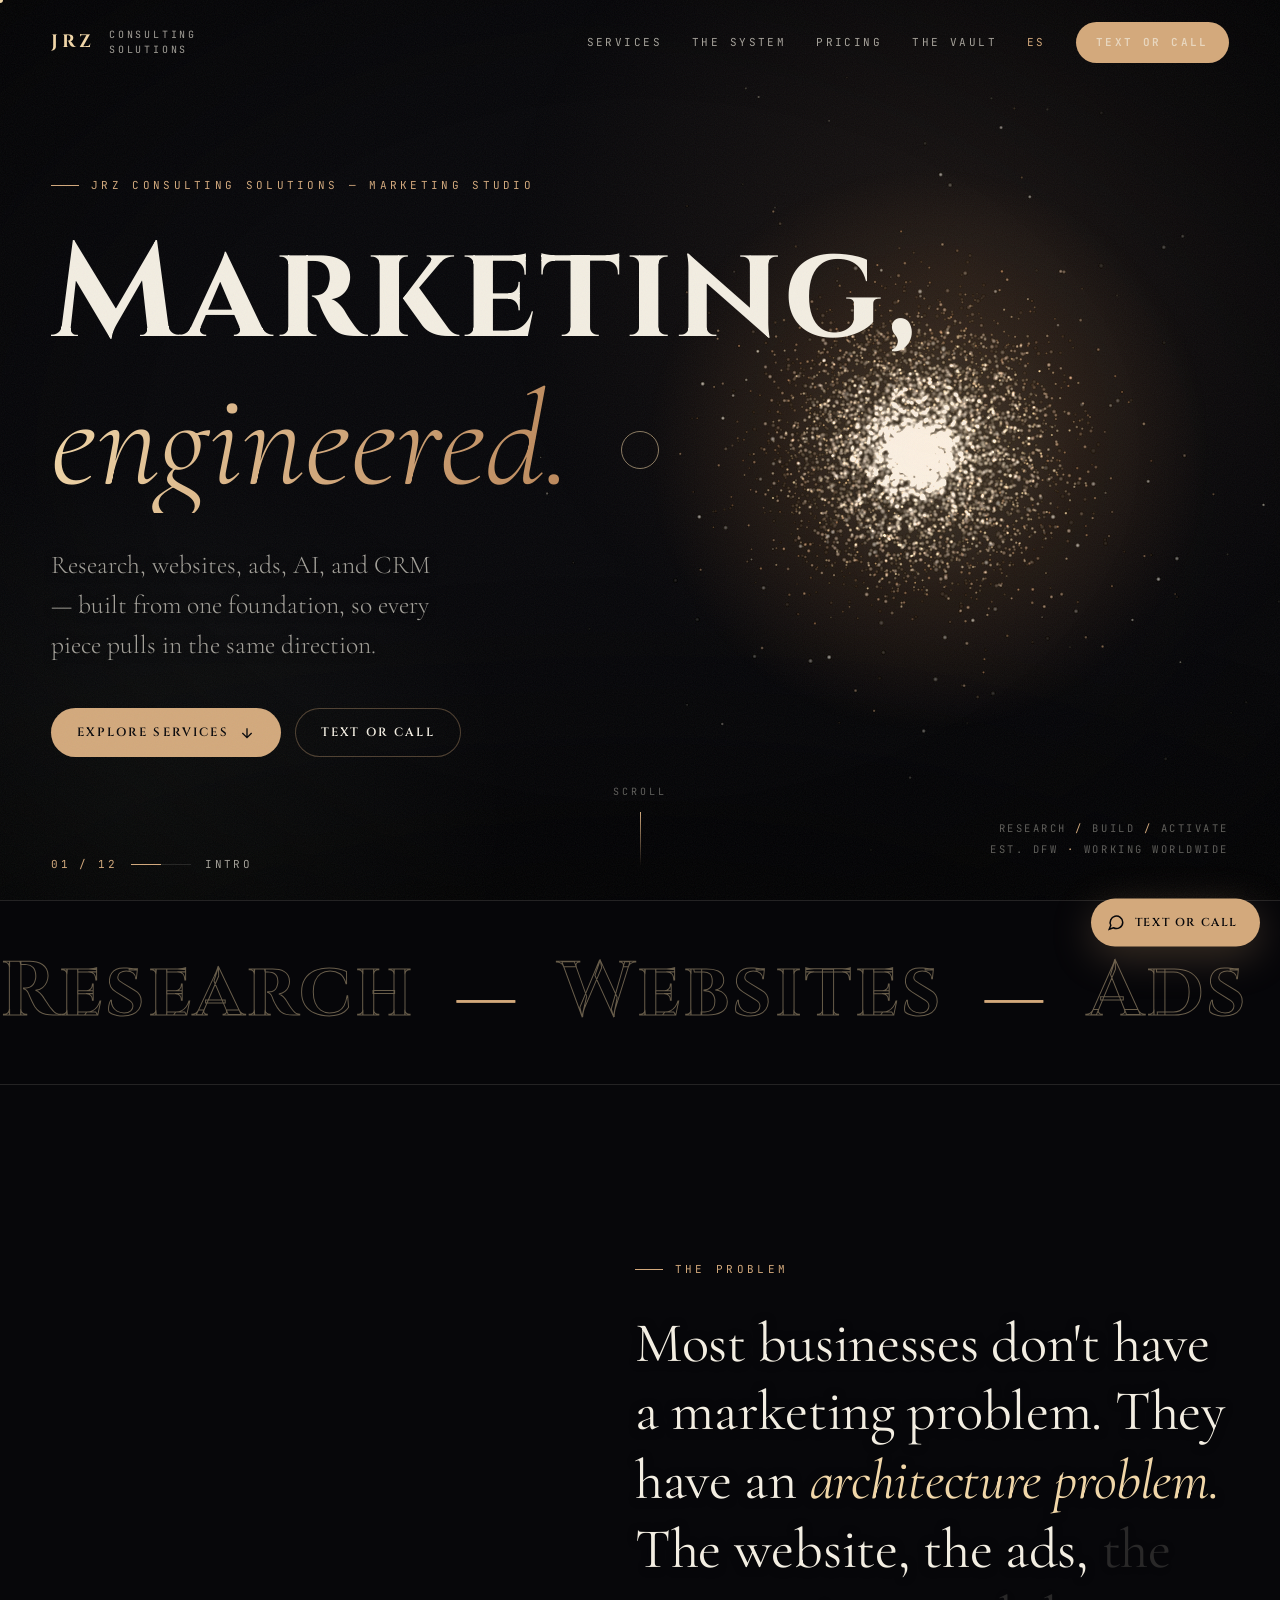
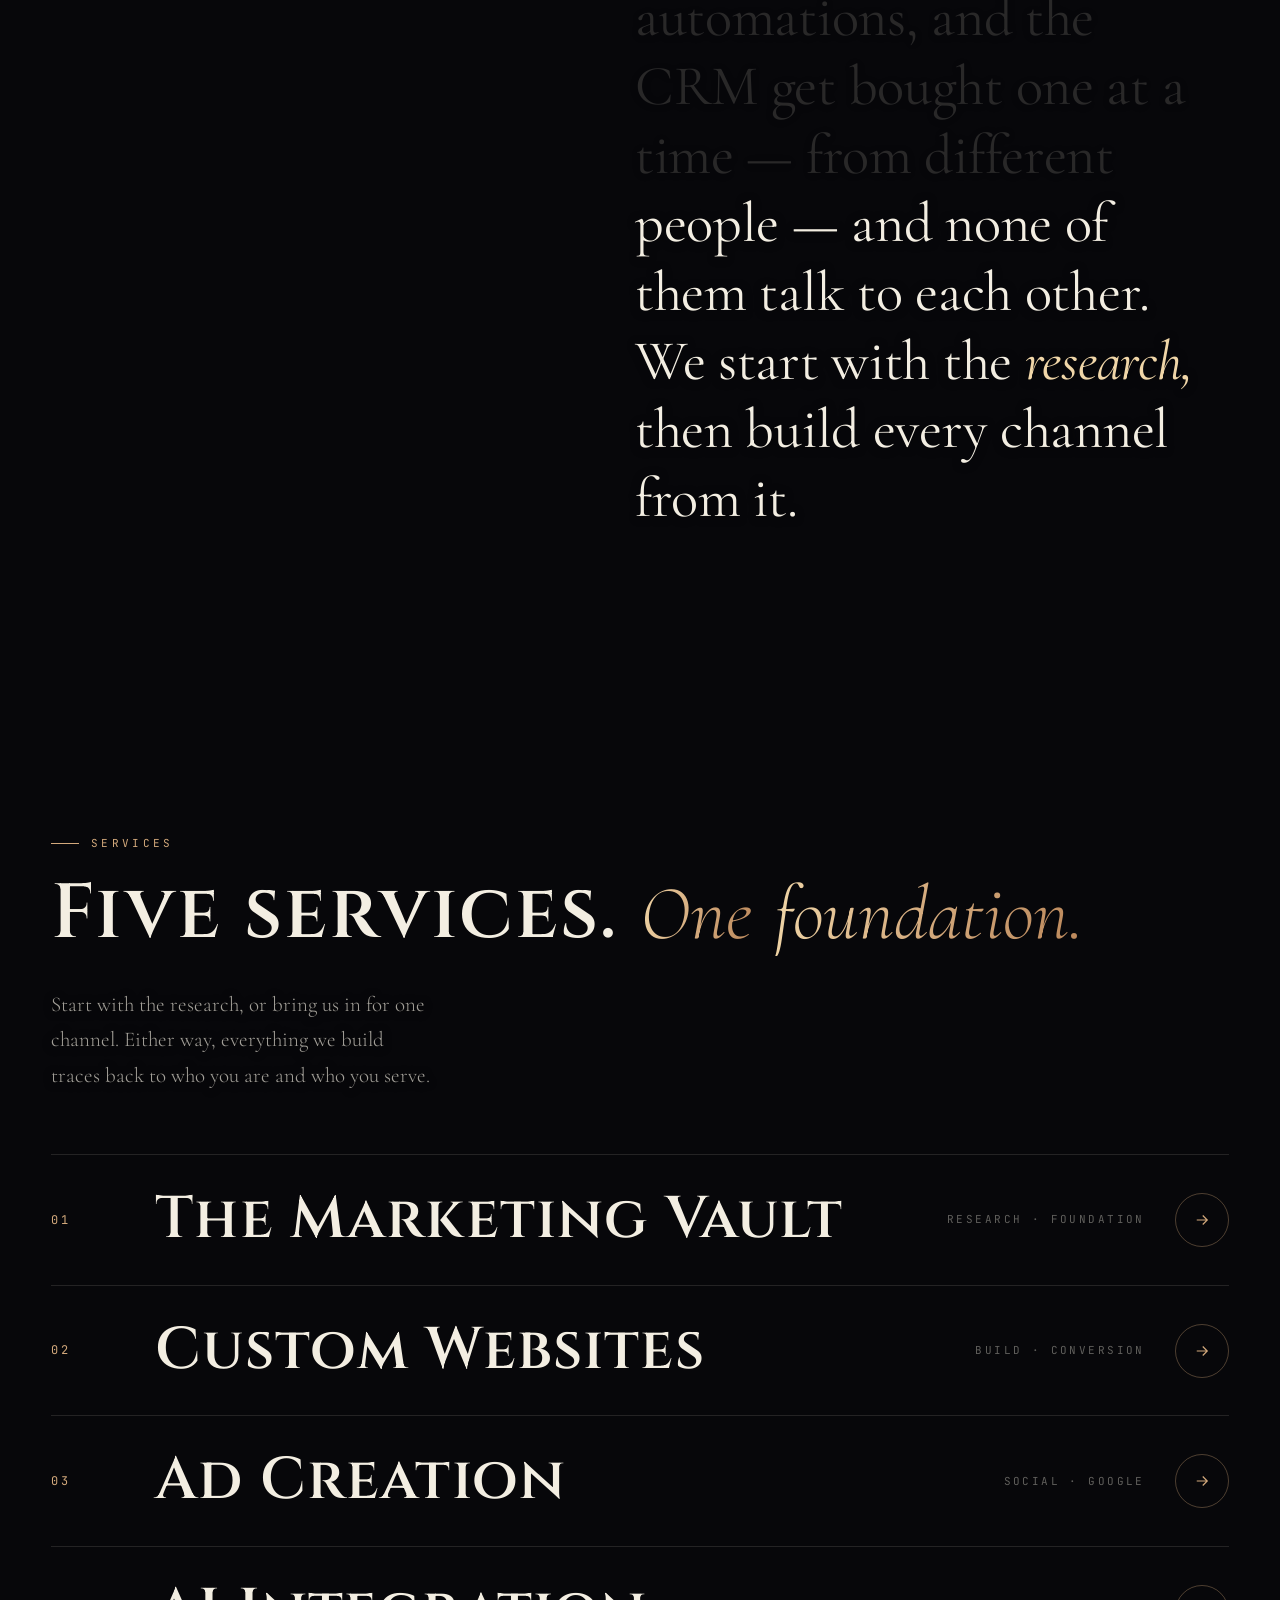
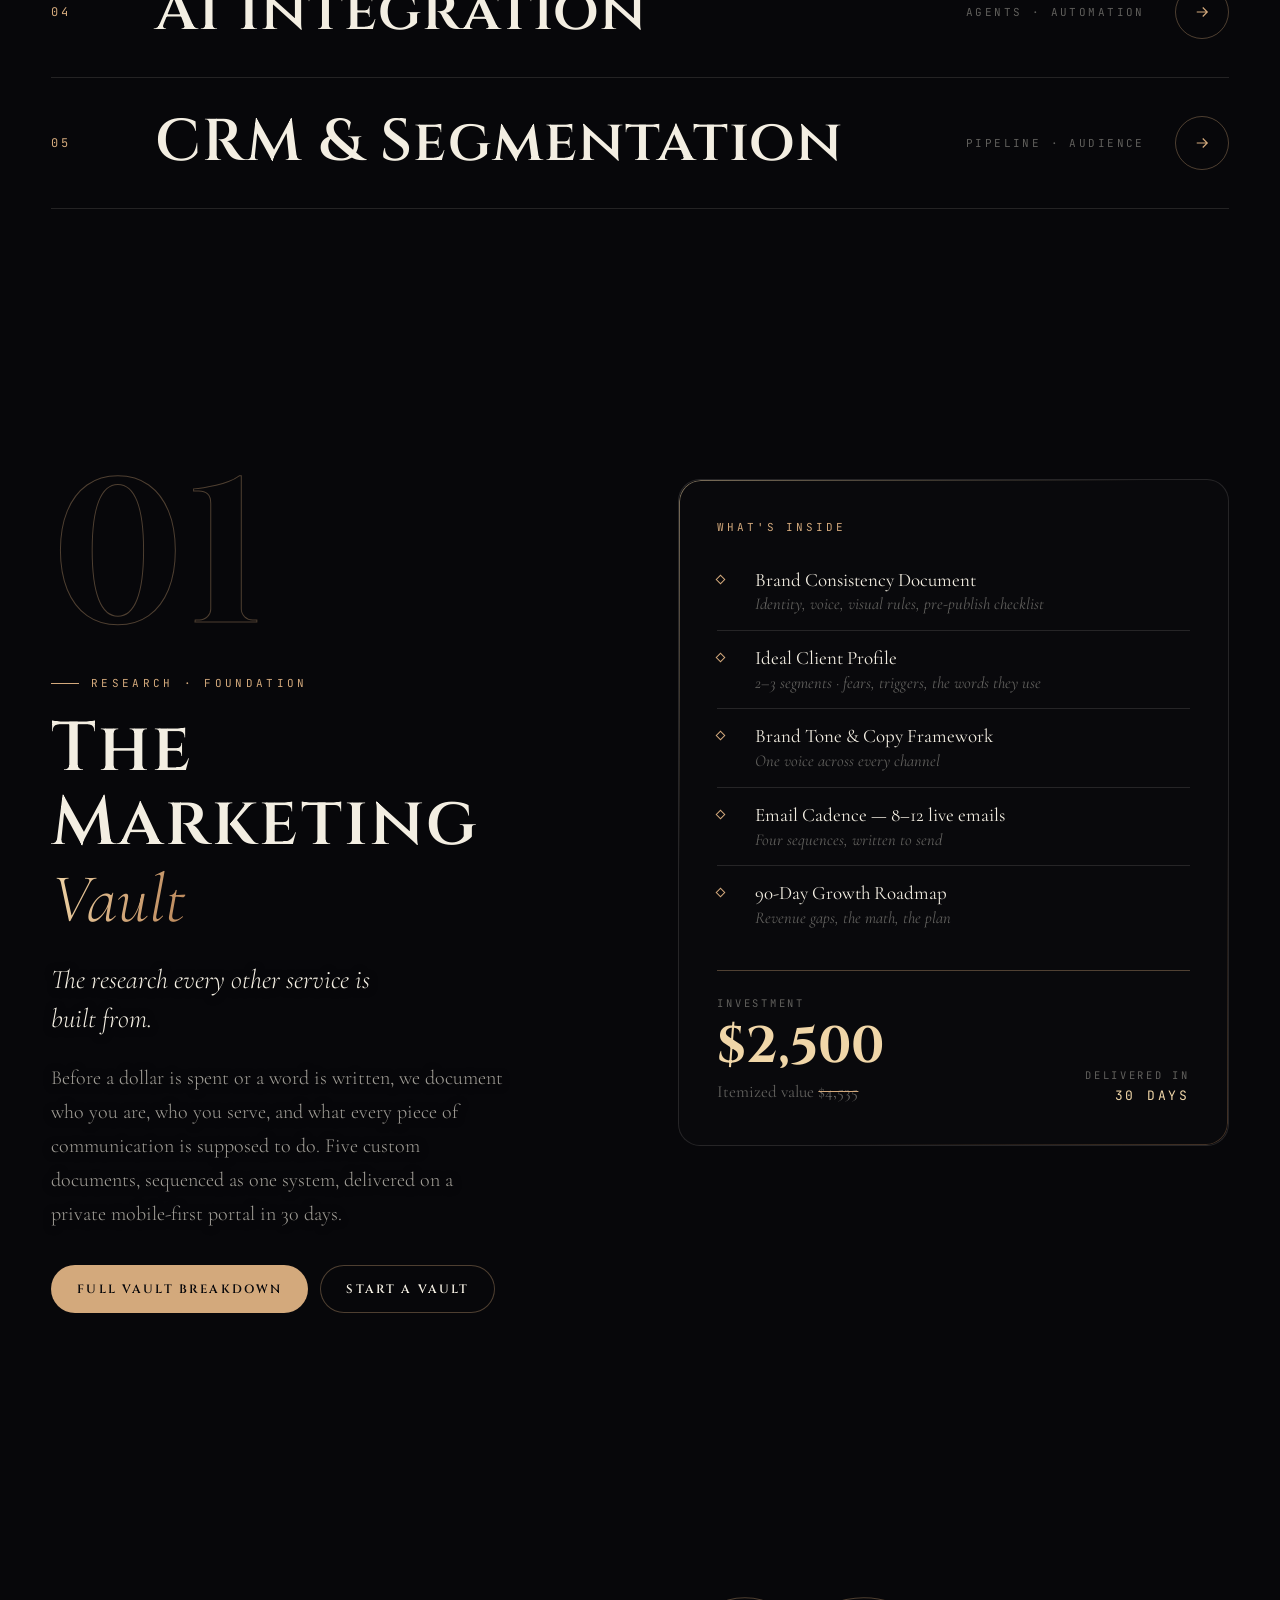
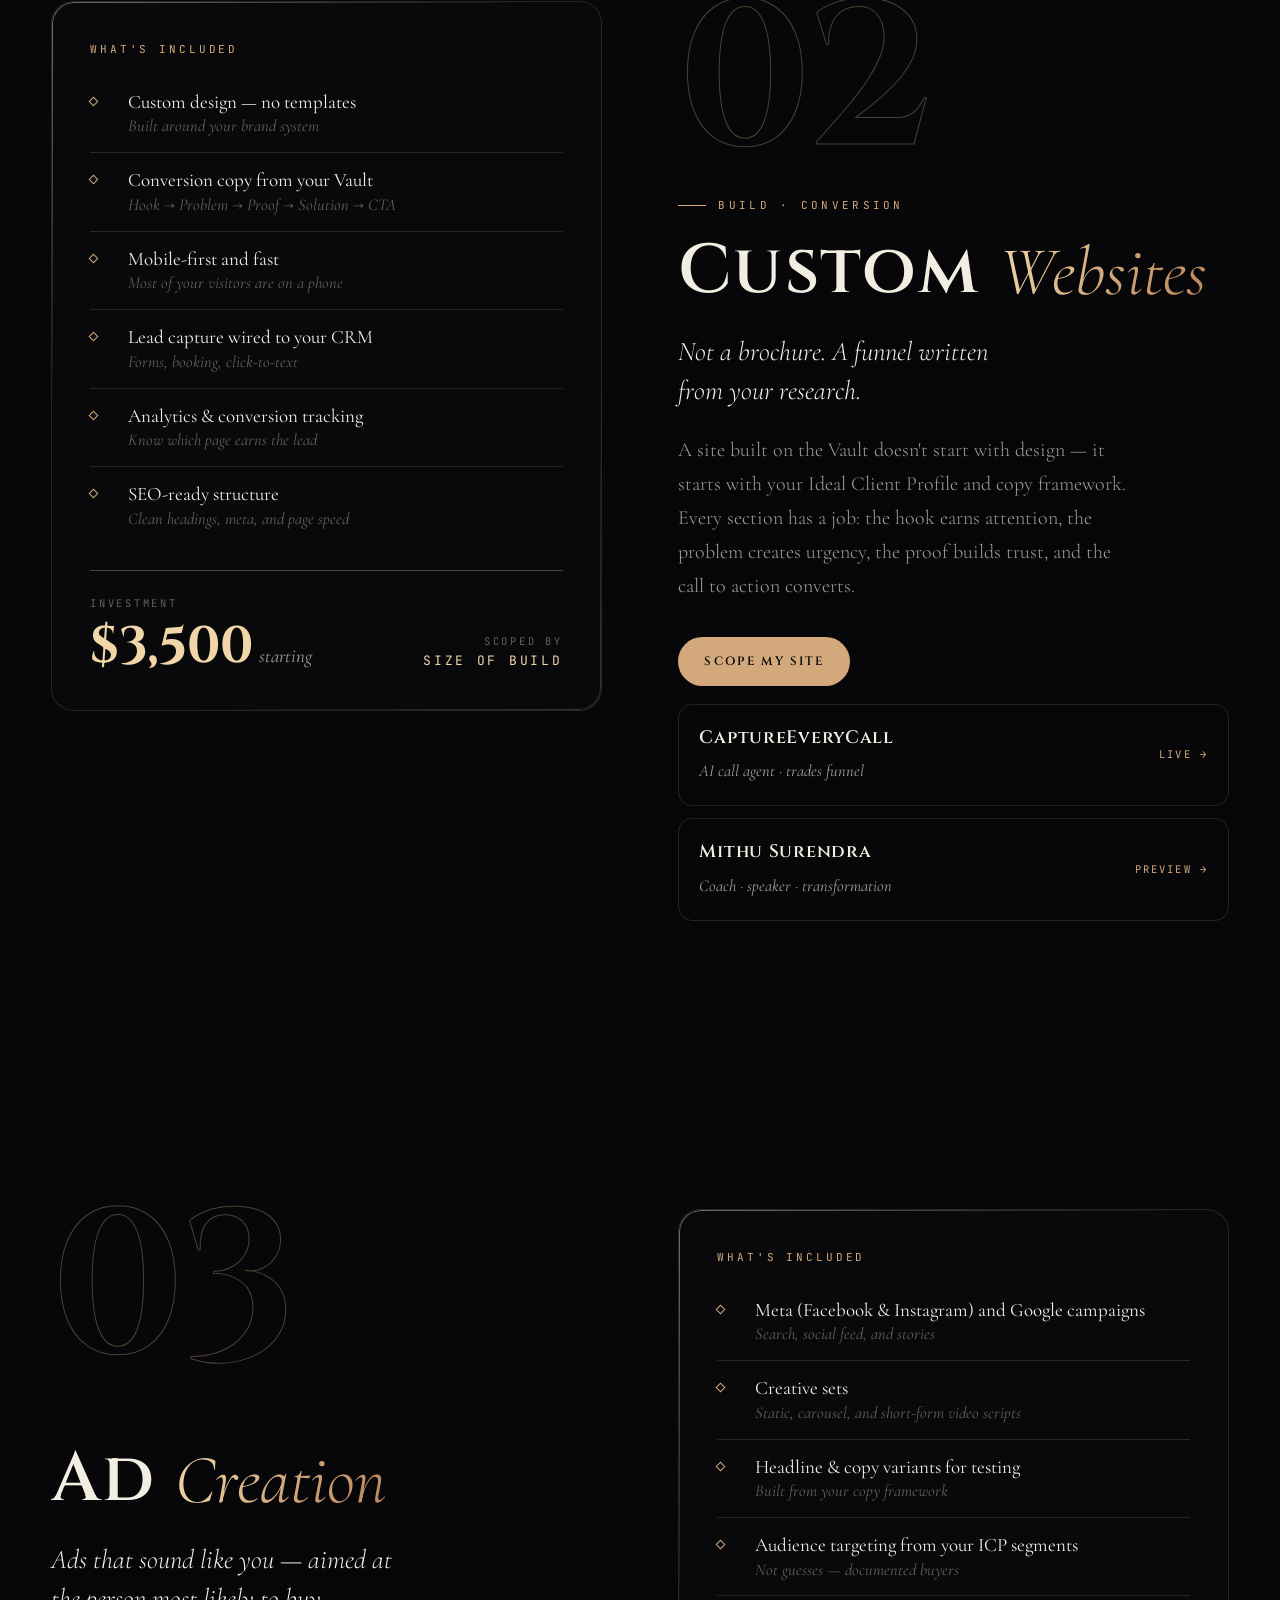
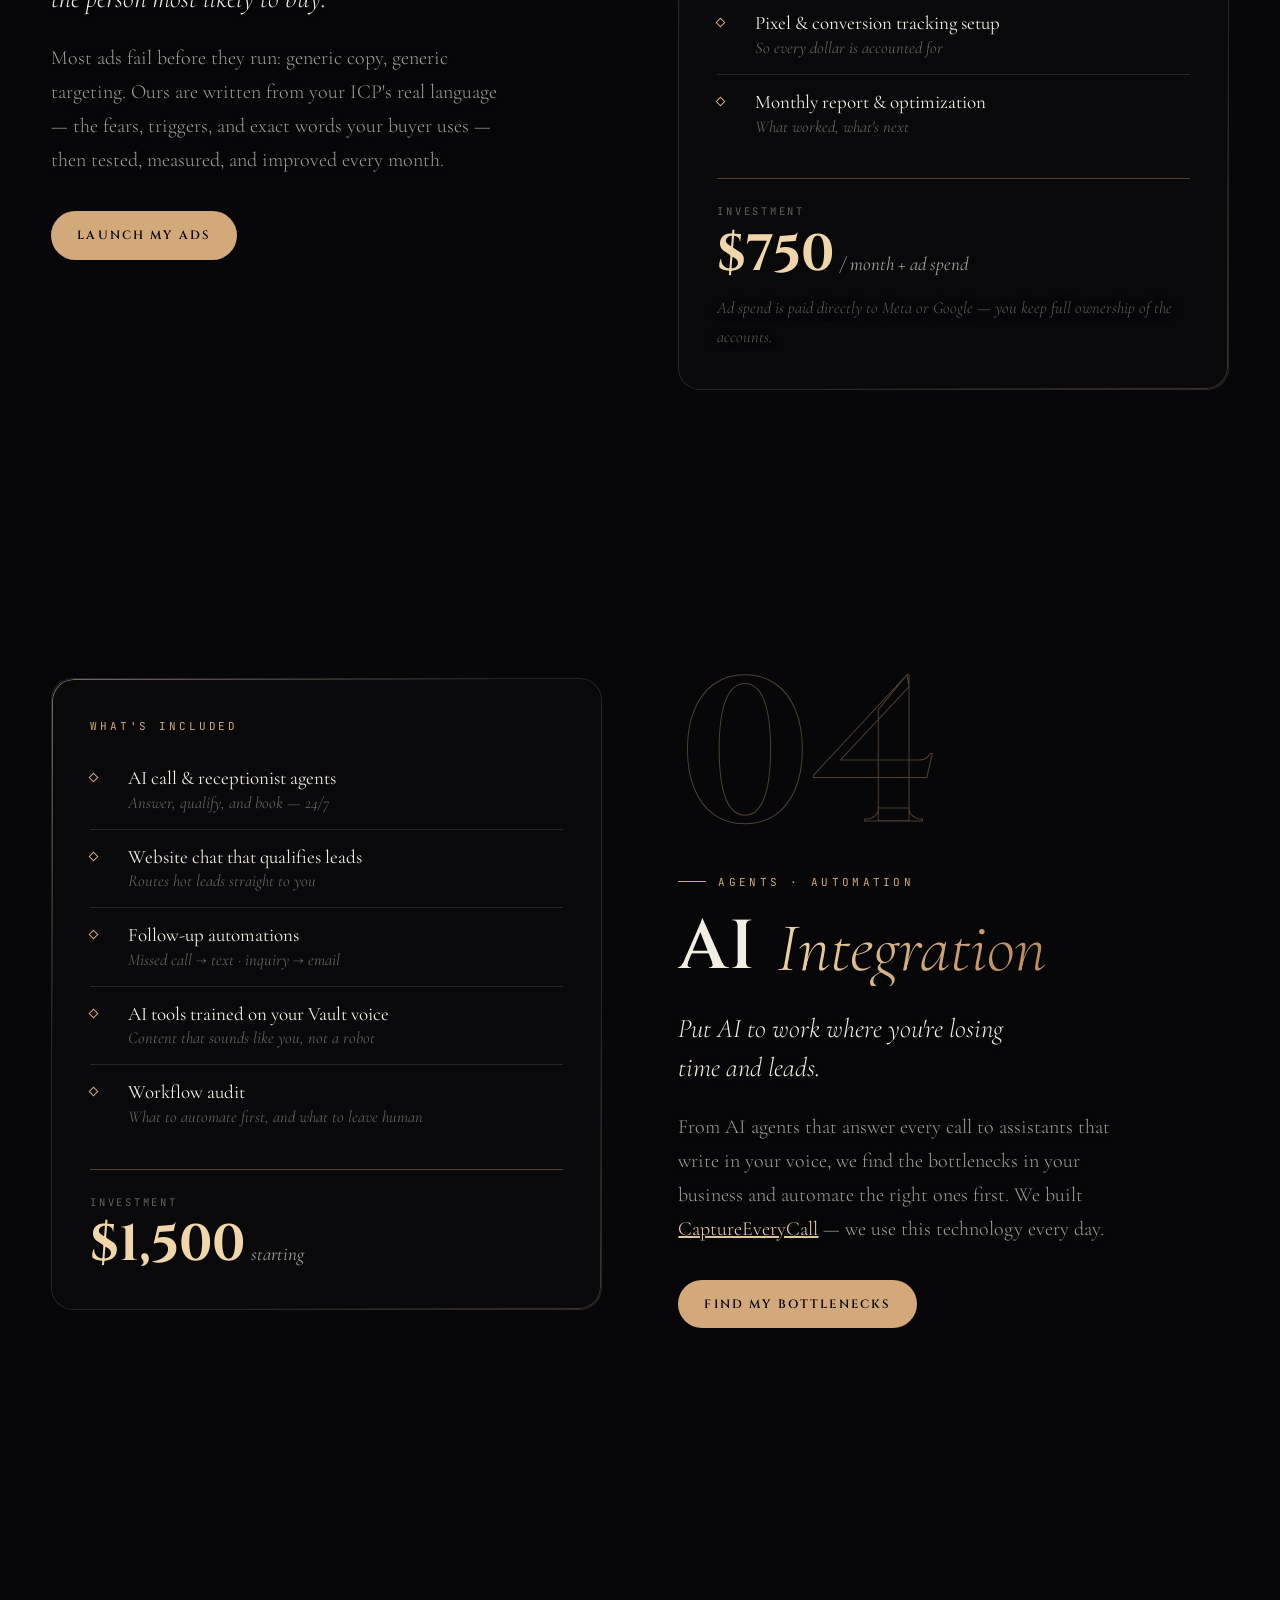
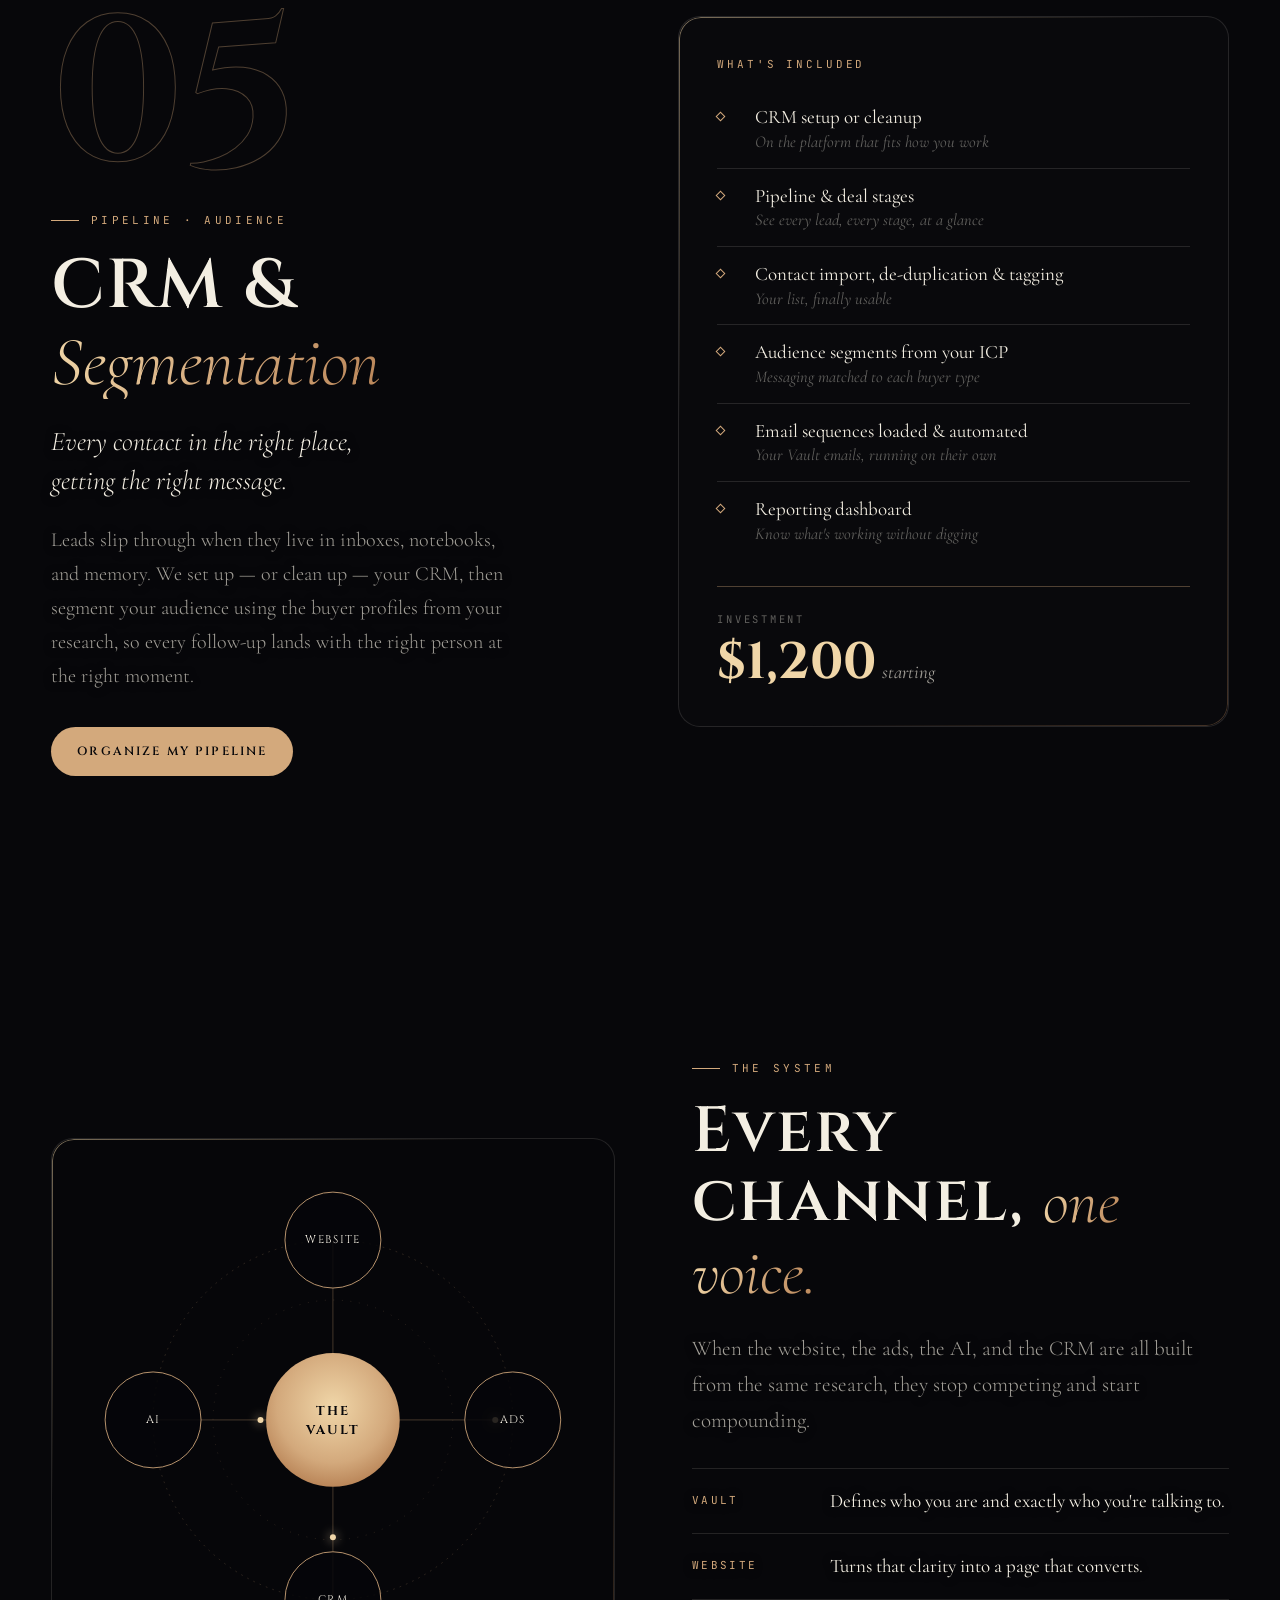
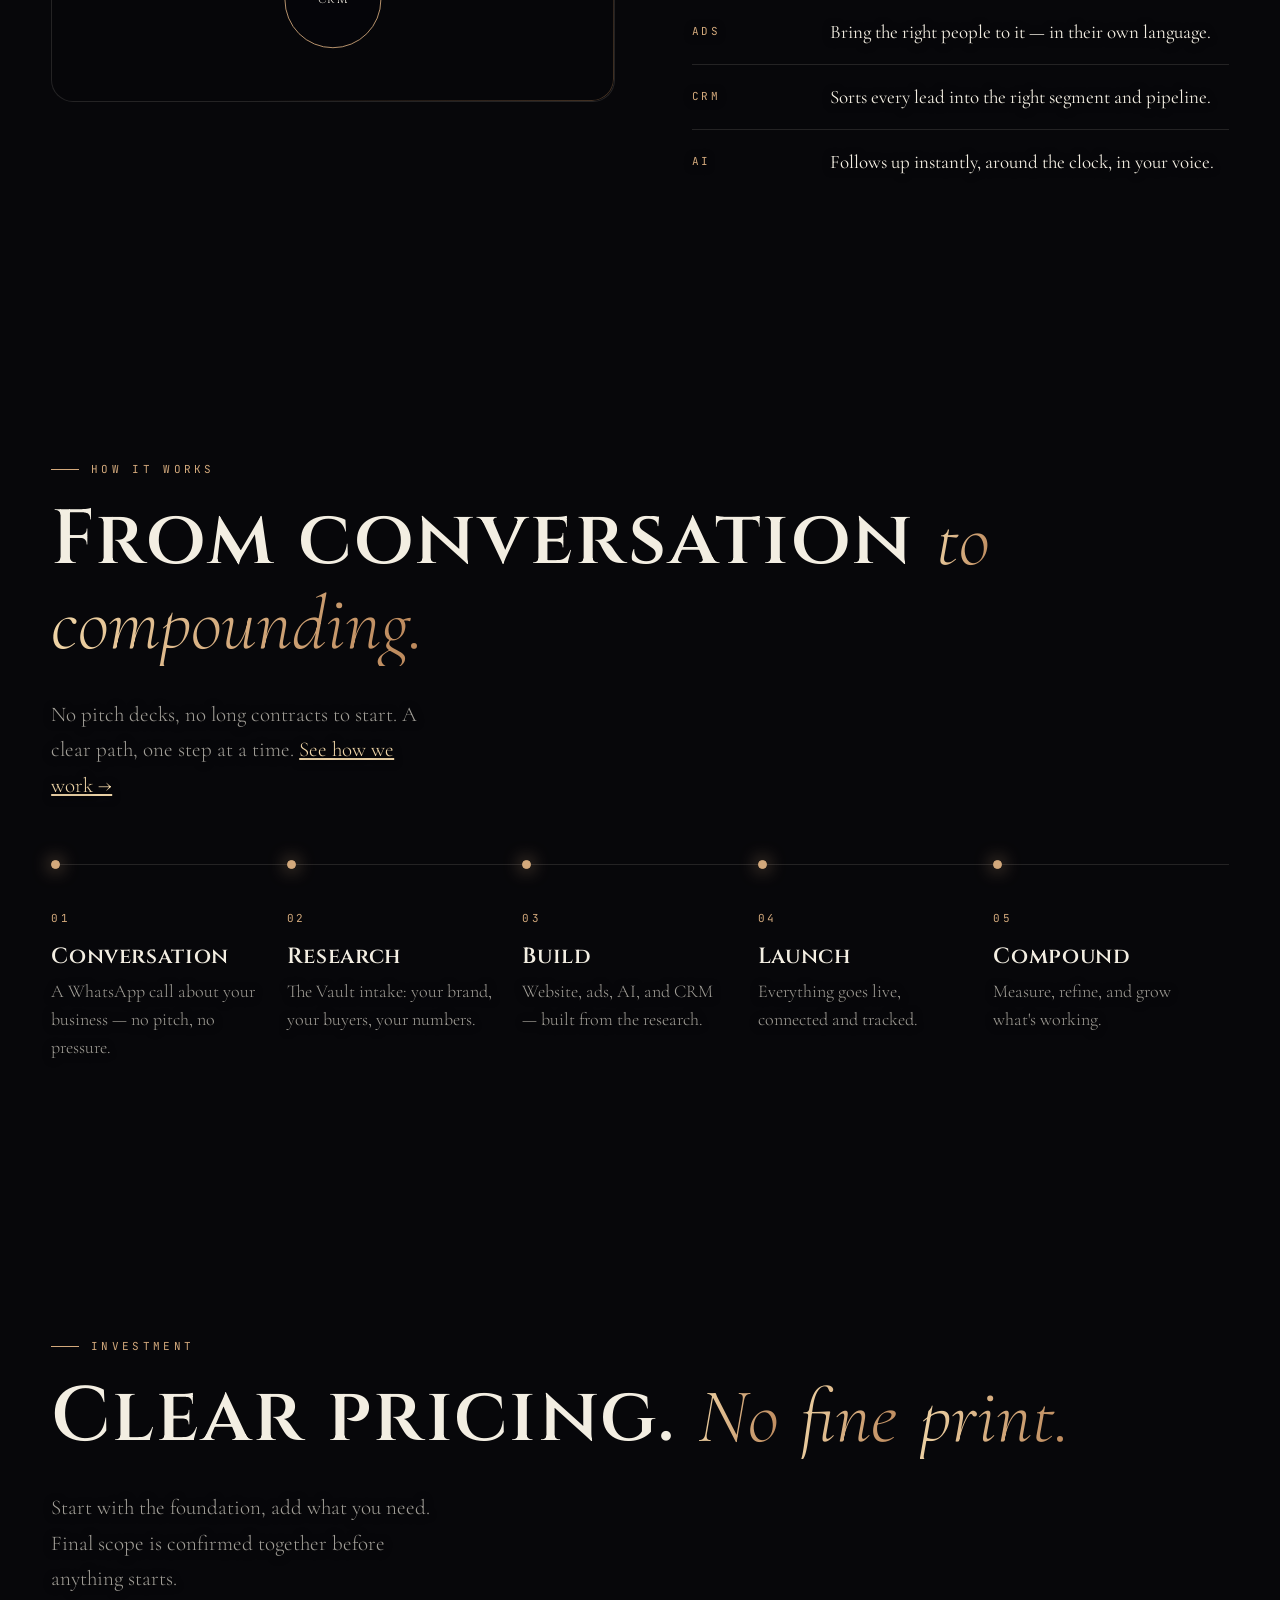
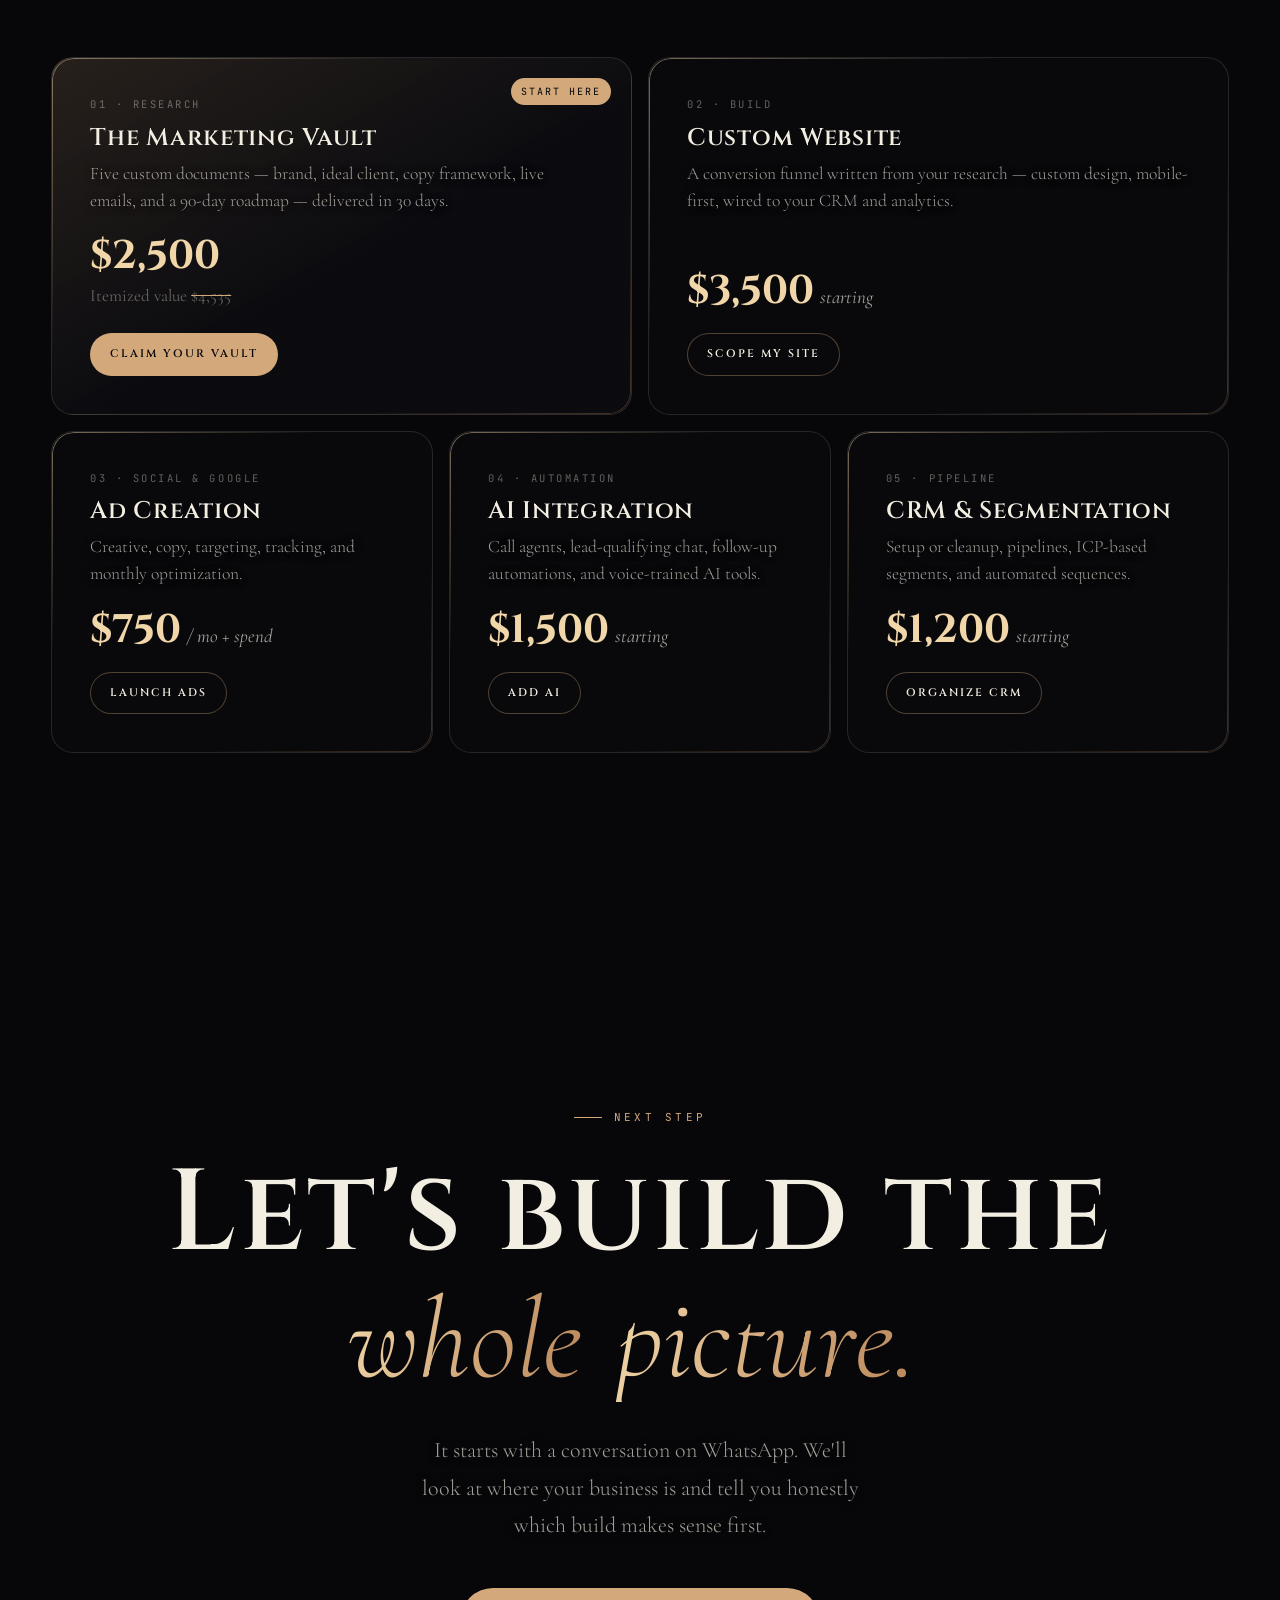
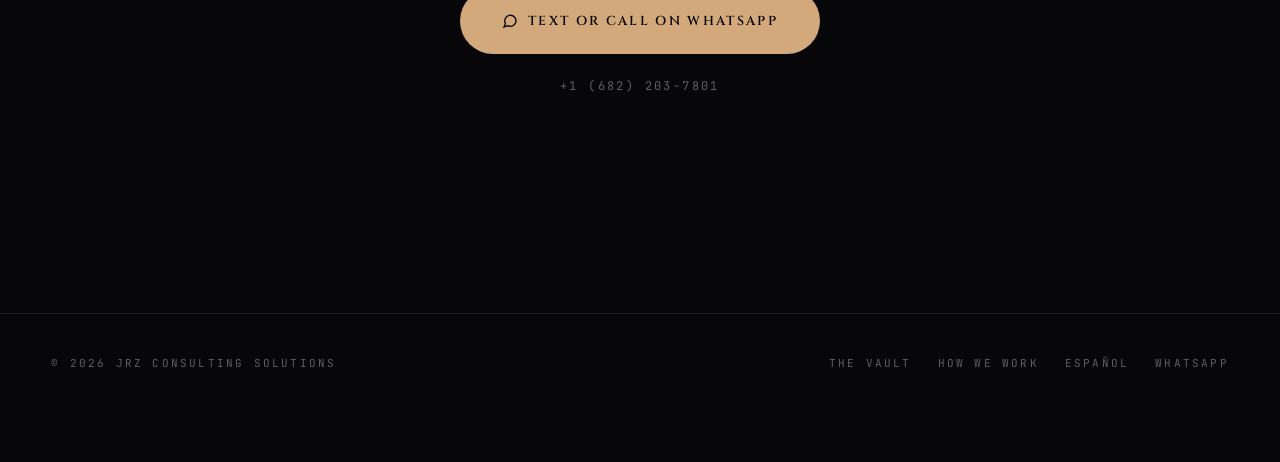
==== commit 4becb4c0: "Add files via upload" ====
--- a/index.html
+++ b/index.html
@@ -12,7 +12,7 @@
 <link rel="preconnect" href="https://fonts.googleapis.com"/>
 <link rel="preconnect" href="https://fonts.gstatic.com" crossorigin/>
 <link href="https://fonts.googleapis.com/css2?family=Cinzel:wght@400;600;700;900&family=Cormorant+Garamond:ital,wght@0,300;0,400;0,500;0,600;1,300;1,400;1,500&family=JetBrains+Mono:wght@400&display=swap" rel="stylesheet"/>
-<link rel="stylesheet" href="assets/jrz.css"/>
+<link rel="stylesheet" href="jrz.css"/>
 </head>
 <body class="loading">
 
@@ -413,6 +413,6 @@
   </div>
 </footer>
 
-<script src="assets/jrz.js"></script>
+<script src="jrz.js"></script>
 </body>
 </html>
--- a/jrz.css
+++ b/jrz.css
@@ -0,0 +1,433 @@
+/* ═══════════════════════════════════════════════════════════
+   JRZ Consulting Solutions — Services homepage
+   Shared by /index.html and /espanol/index.html
+   ═══════════════════════════════════════════════════════════ */
+*, *::before, *::after { box-sizing: border-box; margin: 0; padding: 0; }
+:root {
+  --bg: #07070a;
+  --bg-2: #0d0d12;
+  --ink: #f3eee2;
+  --ink-dim: rgba(243, 238, 226, 0.66);
+  --ink-faint: rgba(243, 238, 226, 0.38);
+  --gold: #d3a97c;
+  --gold-hi: #f0d6a8;
+  --clay: #ba8659;
+  --sage: #b7cf9f;
+  --line: rgba(243, 238, 226, 0.12);
+  --line-gold: rgba(211, 169, 124, 0.35);
+  --glass: rgba(12, 12, 16, 0.62);
+  --display: 'Cinzel', serif;
+  --serif: 'Cormorant Garamond', serif;
+  --mono: 'JetBrains Mono', ui-monospace, monospace;
+  --ease: cubic-bezier(.16, 1, .3, 1);
+  --gutter: clamp(16px, 4vw, 56px);
+}
+html { scroll-behavior: smooth; -webkit-text-size-adjust: 100%; }
+body {
+  background: var(--bg);
+  color: var(--ink);
+  font-family: var(--serif);
+  font-size: 20px;
+  line-height: 1.7;
+  -webkit-font-smoothing: antialiased;
+  overflow-x: hidden;
+}
+body.loading { overflow: hidden; }
+a { color: inherit; }
+::selection { background: var(--gold); color: var(--bg); }
+img, svg { display: block; }
+
+/* ── WebGL stage + atmosphere ───────────────────────────── */
+#stage {
+  position: fixed; inset: 0; width: 100%; height: 100%;
+  z-index: 0; pointer-events: none; transform: translateZ(0);
+}
+.atmos {
+  position: fixed; inset: 0; z-index: 0; pointer-events: none;
+  background:
+    radial-gradient(60vw 60vw at 75% 30%, rgba(186,134,89,0.10), transparent 60%),
+    radial-gradient(50vw 50vw at 10% 90%, rgba(183,207,159,0.05), transparent 60%),
+    radial-gradient(120vw 80vh at 50% 120%, rgba(0,0,0,0.9), transparent 70%);
+}
+.grain {
+  position: fixed; inset: 0; z-index: 90; pointer-events: none; opacity: .06;
+  background-image: url("data:image/svg+xml,%3Csvg xmlns='http://www.w3.org/2000/svg' width='160' height='160'%3E%3Cfilter id='n'%3E%3CfeTurbulence type='fractalNoise' baseFrequency='.9' numOctaves='3' stitchTiles='stitch'/%3E%3C/filter%3E%3Crect width='100%25' height='100%25' filter='url(%23n)'/%3E%3C/svg%3E");
+}
+@keyframes grain {
+  0% { transform: translate(0,0); } 20% { transform: translate(-3%,2%); }
+  40% { transform: translate(2%,-4%); } 60% { transform: translate(-4%,-1%); }
+  80% { transform: translate(3%,3%); } 100% { transform: translate(0,0); }
+}
+.vignette {
+  position: fixed; inset: 0; z-index: 1; pointer-events: none;
+  background: radial-gradient(ellipse at center, transparent 55%, rgba(0,0,0,.55) 100%);
+}
+main, .nav, .hud, footer { position: relative; z-index: 2; }
+
+/* ── Loader ─────────────────────────────────────────────── */
+.loader {
+  position: fixed; inset: 0; z-index: 200; background: var(--bg);
+  display: flex; flex-direction: column; align-items: center; justify-content: center; gap: 26px;
+  transition: opacity 1s var(--ease), visibility 1s;
+}
+.loader.done { opacity: 0; visibility: hidden; }
+.loader-mark {
+  font-family: var(--display); font-weight: 700; font-size: clamp(42px, 9vw, 84px);
+  letter-spacing: .3em; padding-left: .3em;
+  background: linear-gradient(100deg, var(--clay) 0%, var(--gold-hi) 45%, var(--gold) 55%, var(--clay) 100%);
+  background-size: 250% 100%;
+  -webkit-background-clip: text; background-clip: text; color: transparent;
+  animation: shimmer 2.4s linear infinite;
+}
+@keyframes shimmer { to { background-position: -250% 0; } }
+.loader-bar { width: min(280px, 60vw); height: 1px; background: var(--line); position: relative; overflow: hidden; }
+.loader-bar i { position: absolute; inset: 0; background: var(--gold); transform-origin: left; transform: scaleX(0); }
+.loader-count { font-family: var(--mono); font-size: 12px; letter-spacing: .3em; color: var(--ink-faint); }
+
+/* ── Cursor (fine pointers only) ────────────────────────── */
+.cursor, .cursor-ring { display: none; }
+@media (pointer: fine) {
+  .cursor, .cursor-ring {
+    display: block; position: fixed; top: 0; left: 0; z-index: 300; pointer-events: none;
+    border-radius: 50%; transform: translate(-50%, -50%);
+  }
+  .cursor { width: 6px; height: 6px; background: var(--gold-hi); }
+  .cursor-ring {
+    width: 38px; height: 38px; border: 1px solid rgba(240,214,168,.55);
+    transition: width .35s var(--ease), height .35s var(--ease), background .35s, border-color .35s;
+    display: flex; align-items: center; justify-content: center;
+    font-family: var(--mono); font-size: 10px; letter-spacing: .2em; color: var(--bg);
+  }
+  .cursor-ring.hover { width: 64px; height: 64px; border-color: var(--gold); background: rgba(211,169,124,.08); }
+  .cursor-ring.label { width: 92px; height: 92px; background: var(--gold); border-color: var(--gold); }
+  .cursor-ring span { opacity: 0; transition: opacity .2s; }
+  .cursor-ring.label span { opacity: 1; }
+  body.has-cursor, body.has-cursor a, body.has-cursor button { cursor: none; }
+}
+
+/* ── Nav ────────────────────────────────────────────────── */
+.nav {
+  position: fixed; top: 0; left: 0; right: 0; z-index: 100;
+  display: flex; align-items: center; justify-content: space-between;
+  padding: 22px var(--gutter);
+  transition: background .5s, padding .5s var(--ease);
+}
+.nav.scrolled { background: rgba(7,7,10,.92); padding-top: 14px; padding-bottom: 14px; border-bottom: 1px solid var(--line); }
+.brand { display: flex; align-items: center; gap: 14px; text-decoration: none; }
+.brand-mono {
+  font-family: var(--display); font-weight: 700; font-size: 18px; letter-spacing: .22em;
+  color: var(--gold-hi);
+}
+.brand-name { font-family: var(--mono); font-size: 10px; letter-spacing: .28em; text-transform: uppercase; color: var(--ink-dim); line-height: 1.5; }
+.nav-links { display: flex; align-items: center; gap: 30px; }
+.nav-links a {
+  font-family: var(--mono); font-size: 11px; letter-spacing: .22em; text-transform: uppercase;
+  text-decoration: none; color: var(--ink-dim); position: relative; padding: 6px 0; transition: color .3s;
+}
+.nav-links a::after {
+  content: ''; position: absolute; left: 0; right: 0; bottom: 0; height: 1px; background: var(--gold);
+  transform: scaleX(0); transform-origin: right; transition: transform .5s var(--ease);
+}
+.nav-links a:hover { color: var(--ink); }
+.nav-links a:hover::after { transform: scaleX(1); transform-origin: left; }
+.nav-links .lang { color: var(--gold); }
+.pill {
+  display: inline-flex; align-items: center; gap: 10px;
+  font-family: var(--display); font-size: 12px; font-weight: 600; letter-spacing: .18em; text-transform: uppercase;
+  color: var(--bg); background: var(--gold); border-radius: 999px; padding: 14px 26px;
+  text-decoration: none; border: 0; position: relative; overflow: hidden; isolation: isolate;
+  transition: color .4s;
+}
+.pill::before {
+  content: ''; position: absolute; inset: 0; background: var(--gold-hi); z-index: -1;
+  transform: translateY(101%); border-radius: 999px; transition: transform .5s var(--ease);
+}
+.pill:hover::before { transform: translateY(0); }
+.pill svg { width: 16px; height: 16px; stroke: currentColor; fill: none; stroke-width: 2; }
+.pill.ghost { background: transparent; color: var(--ink); box-shadow: inset 0 0 0 1px var(--line-gold); }
+.pill.ghost::before { background: var(--gold); }
+.pill.ghost:hover { color: var(--bg); }
+.nav .pill { padding: 11px 20px; font-size: 11px; }
+.menu-btn { display: none; background: none; border: 1px solid var(--line-gold); color: var(--ink); border-radius: 999px; padding: 10px 18px; font-family: var(--mono); font-size: 11px; letter-spacing: .22em; text-transform: uppercase; }
+.mobile-menu {
+  position: fixed; inset: 0; z-index: 150; background: rgba(7,7,10,.97);
+  display: flex; flex-direction: column; justify-content: center; padding: 0 28px; gap: 6px;
+  opacity: 0; visibility: hidden; transition: opacity .5s var(--ease), visibility .5s;
+}
+.mobile-menu.open { opacity: 1; visibility: visible; }
+.mobile-menu a { font-family: var(--display); font-size: clamp(30px, 8vw, 44px); text-decoration: none; color: var(--ink); padding: 6px 0; border-bottom: 1px solid var(--line); }
+.mobile-menu a small { font-family: var(--mono); font-size: 11px; color: var(--gold); letter-spacing: .2em; margin-right: 14px; vertical-align: middle; }
+.mobile-menu .close { position: absolute; top: 22px; right: 16px; }
+@media (max-width: 900px) {
+  .nav-links { display: none; }
+  .menu-btn { display: inline-block; }
+  .brand-name { display: none; }
+}
+
+/* ── HUD (bottom-left chapter indicator) ────────────────── */
+.hud {
+  position: fixed; left: var(--gutter); bottom: 26px; z-index: 60;
+  font-family: var(--mono); font-size: 11px; letter-spacing: .22em; text-transform: uppercase;
+  color: var(--ink-dim); display: flex; align-items: center; gap: 14px; pointer-events: none;
+}
+.hud-num { color: var(--gold); }
+.hud-bar { width: 60px; height: 1px; background: var(--line); position: relative; overflow: hidden; }
+.hud-bar i { position: absolute; inset: 0; background: var(--gold); transform-origin: left; transform: scaleX(0); }
+.hud-label { transition: opacity .4s; }
+@media (max-width: 700px) { .hud { display: none; } }
+.progress { position: fixed; top: 0; left: 0; right: 0; height: 2px; z-index: 120; transform-origin: left; transform: scaleX(0); background: linear-gradient(90deg, var(--clay), var(--gold-hi)); }
+
+/* ── Floating CTA ───────────────────────────────────────── */
+.float-cta {
+  position: fixed; right: 20px; bottom: 20px; z-index: 110;
+  display: flex; align-items: center; gap: 10px;
+  padding: 14px 22px 14px 16px; border-radius: 999px; text-decoration: none;
+  background: var(--gold); color: var(--bg);
+  font-family: var(--display); font-weight: 600; font-size: 11.5px; letter-spacing: .14em; text-transform: uppercase;
+  box-shadow: 0 10px 40px rgba(211,169,124,.25);
+  transform: translateY(140%); transition: transform .8s var(--ease), background .3s;
+}
+.float-cta.show { transform: translateY(0); }
+.float-cta:hover { background: var(--gold-hi); }
+.float-cta svg { width: 18px; height: 18px; stroke: currentColor; fill: none; stroke-width: 2; }
+
+/* ── Type ───────────────────────────────────────────────── */
+.wrap { width: 100%; max-width: 1320px; margin: 0 auto; padding: 0 var(--gutter); }
+.label {
+  font-family: var(--mono); font-size: 11px; letter-spacing: .3em; text-transform: uppercase; color: var(--gold);
+  display: inline-flex; align-items: center; gap: 12px;
+}
+.label::before { content: ''; width: 28px; height: 1px; background: var(--gold); }
+h1, h2, h3 { font-family: var(--display); font-weight: 600; letter-spacing: .03em; line-height: 1.08; }
+h1 em, h2 em, h3 em {
+  font-family: var(--serif); font-style: italic; font-weight: 300; letter-spacing: 0;
+  background: linear-gradient(100deg, var(--gold-hi), var(--gold) 50%, var(--clay));
+  -webkit-background-clip: text; background-clip: text; color: transparent;
+  padding-right: .08em;
+}
+p { color: var(--ink-dim); font-weight: 300; }
+
+/* split-text reveal */
+[data-split] .w { display: inline-block; overflow: hidden; vertical-align: top; padding-bottom: .08em; margin-bottom: -.08em; }
+[data-split] .w > span { display: inline-block; transform: translateY(110%) rotate(4deg); transform-origin: left bottom; transition: transform 1.2s var(--ease); transition-delay: calc(var(--i) * 45ms); }
+[data-split].in .w > span { transform: none; }
+.fade { opacity: 0; transform: translateY(30px); transition: opacity 1.2s var(--ease), transform 1.2s var(--ease); transition-delay: var(--d, 0s); }
+.fade.in { opacity: 1; transform: none; }
+
+/* ── HERO ───────────────────────────────────────────────── */
+.hero {
+  min-height: 100vh; min-height: 100svh; display: flex; flex-direction: column; justify-content: center;
+  padding: 140px 0 120px; position: relative;
+}
+.hero h1 { font-size: clamp(48px, 10.5vw, 168px); font-weight: 700; margin: 26px 0 30px; max-width: 12ch; }
+.hero-sub { font-size: clamp(20px, 2vw, 26px); max-width: 33ch; line-height: 1.55; color: var(--ink-dim); }
+.hero-ctas { display: flex; gap: 14px; flex-wrap: wrap; margin-top: 44px; }
+.scroll-cue {
+  position: absolute; left: 50%; bottom: 34px; transform: translateX(-50%);
+  display: flex; flex-direction: column; align-items: center; gap: 12px;
+  font-family: var(--mono); font-size: 10px; letter-spacing: .3em; text-transform: uppercase; color: var(--ink-faint);
+}
+.scroll-cue i { width: 1px; height: 54px; background: linear-gradient(var(--gold), transparent); animation: cue 2.2s var(--ease) infinite; transform-origin: top; }
+@keyframes cue { 0% { transform: scaleY(0); } 50% { transform: scaleY(1); transform-origin: top; } 51% { transform-origin: bottom; } 100% { transform: scaleY(0); transform-origin: bottom; } }
+.hero-meta {
+  position: absolute; right: var(--gutter); bottom: 40px; text-align: right;
+  font-family: var(--mono); font-size: 10.5px; letter-spacing: .24em; text-transform: uppercase; color: var(--ink-faint); line-height: 2;
+}
+.hero-meta b { color: var(--gold); font-weight: 400; }
+@media (max-width: 700px) { .hero-meta { display: none; } .scroll-cue { left: auto; right: 16px; transform: none; } }
+
+/* ── Marquee ────────────────────────────────────────────── */
+.marquee { border-top: 1px solid var(--line); border-bottom: 1px solid var(--line); overflow: hidden; padding: 26px 0; background: rgba(7,7,10,.35); }
+.marquee-track { display: flex; width: max-content; animation: marquee 38s linear infinite; }
+.marquee span {
+  font-family: var(--display); font-size: clamp(34px, 6vw, 84px); font-weight: 700; letter-spacing: .04em; white-space: nowrap; padding-right: .5em;
+  color: transparent; -webkit-text-stroke: 1px rgba(240,214,168,.42);
+}
+.marquee span.fill { color: var(--gold); -webkit-text-stroke: 0; font-family: var(--serif); font-style: italic; font-weight: 300; }
+@keyframes marquee { to { transform: translateX(-50%); } }
+
+/* ── Manifesto (scroll-lit words) ───────────────────────── */
+.manifesto { padding: clamp(110px, 18vh, 200px) 0; }
+.manifesto-text {
+  font-family: var(--serif); font-weight: 400; font-size: clamp(30px, 4.4vw, 64px); line-height: 1.22; letter-spacing: -.005em;
+  max-width: 22ch; color: var(--ink);
+}
+.manifesto-text .mw { opacity: .14; transition: opacity .5s, color .5s; }
+.manifesto-text .mw.lit { opacity: 1; }
+.manifesto-text .mw.gold { color: var(--gold-hi); font-style: italic; }
+
+/* ── Services index (Active-Theory-style list) ──────────── */
+.section { padding: clamp(90px, 14vh, 160px) 0; position: relative; }
+.section-head { display: flex; justify-content: space-between; align-items: flex-end; gap: 30px; flex-wrap: wrap; margin-bottom: 60px; }
+.section-head h2 { font-size: clamp(38px, 6vw, 88px); margin-top: 18px; }
+.section-head p { max-width: 38ch; font-size: 21px; }
+.svc-list { list-style: none; border-top: 1px solid var(--line); }
+.svc-row { border-bottom: 1px solid var(--line); position: relative; overflow: hidden; }
+.svc-row a {
+  display: grid; grid-template-columns: 80px 1fr auto 60px; align-items: center; gap: 24px;
+  padding: 34px 0; text-decoration: none; position: relative; z-index: 1;
+}
+.svc-row::before {
+  content: ''; position: absolute; inset: 0; background: linear-gradient(90deg, rgba(211,169,124,.14), rgba(211,169,124,.02));
+  transform: scaleY(0); transform-origin: bottom; transition: transform .7s var(--ease);
+}
+.svc-row:hover::before { transform: scaleY(1); }
+.svc-num { font-family: var(--mono); font-size: 12px; letter-spacing: .2em; color: var(--gold); }
+.svc-name {
+  font-family: var(--display); font-weight: 600; font-size: clamp(28px, 4.6vw, 66px); line-height: 1.05; letter-spacing: .02em;
+  transition: transform .7s var(--ease), color .4s;
+}
+.svc-row:hover .svc-name { transform: translateX(22px); color: var(--gold-hi); }
+.svc-tag { font-family: var(--mono); font-size: 11px; letter-spacing: .22em; text-transform: uppercase; color: var(--ink-faint); text-align: right; }
+.svc-arrow { width: 54px; height: 54px; border-radius: 50%; border: 1px solid var(--line-gold); display: flex; align-items: center; justify-content: center; transition: background .4s, transform .7s var(--ease); justify-self: end; }
+.svc-arrow svg { width: 18px; height: 18px; stroke: var(--gold); fill: none; stroke-width: 1.6; transition: stroke .4s, transform .7s var(--ease); }
+.svc-row:hover .svc-arrow { background: var(--gold); transform: rotate(-45deg); }
+.svc-row:hover .svc-arrow svg { stroke: var(--bg); }
+@media (max-width: 760px) {
+  .svc-row a { grid-template-columns: 1fr auto; gap: 8px 16px; padding: 26px 0; }
+  .svc-num { grid-column: 1 / -1; }
+  .svc-tag { grid-column: 1; grid-row: 3; text-align: left; }
+  .svc-arrow { grid-column: 2; grid-row: 2 / 4; width: 46px; height: 46px; }
+}
+
+/* ── Service chapters ───────────────────────────────────── */
+.chapter { min-height: 100vh; display: flex; align-items: center; padding: clamp(100px, 16vh, 180px) 0; position: relative; }
+.chapter-grid { display: grid; grid-template-columns: minmax(0, 1fr) minmax(0, 1fr); gap: clamp(30px, 6vw, 100px); align-items: start; }
+.chapter.flip .chapter-grid > .chapter-copy { order: 2; }
+.ch-num {
+  font-family: var(--display); font-weight: 700; font-size: clamp(90px, 16vw, 230px); line-height: .8;
+  color: transparent; -webkit-text-stroke: 1px rgba(211,169,124,.35); display: block; margin-bottom: 18px;
+  user-select: none;
+}
+.chapter h2 { font-size: clamp(38px, 5.4vw, 80px); margin: 18px 0 22px; }
+.ch-lead { font-size: clamp(22px, 2.1vw, 28px); color: var(--ink); font-style: italic; line-height: 1.45; margin-bottom: 22px; max-width: 30ch; }
+.ch-body { font-size: 20px; margin-bottom: 34px; max-width: 46ch; }
+.panel {
+  background: var(--glass); border: 1px solid var(--line); border-radius: 22px;
+  padding: clamp(24px, 3vw, 38px); position: relative; overflow: hidden;
+}
+.panel::before {
+  content: ''; position: absolute; inset: 0; border-radius: inherit; padding: 1px; pointer-events: none;
+  background: linear-gradient(140deg, rgba(240,214,168,.5), transparent 35%, transparent 70%, rgba(186,134,89,.35));
+  -webkit-mask: linear-gradient(#000 0 0) content-box, linear-gradient(#000 0 0); -webkit-mask-composite: xor; mask-composite: exclude;
+}
+.panel-title { font-family: var(--mono); font-size: 11px; letter-spacing: .26em; text-transform: uppercase; color: var(--gold); margin-bottom: 16px; }
+.inc { list-style: none; }
+.inc li { display: grid; grid-template-columns: 26px 1fr; gap: 12px; padding: 13px 0; border-bottom: 1px solid var(--line); font-size: 19px; color: var(--ink); line-height: 1.45; }
+.inc li:last-child { border-bottom: 0; }
+.inc li::before { content: ''; width: 7px; height: 7px; margin-top: 10px; border: 1px solid var(--gold); transform: rotate(45deg); }
+.inc li small { display: block; color: var(--ink-faint); font-size: 16.5px; font-style: italic; }
+.price-row { display: flex; align-items: flex-end; justify-content: space-between; gap: 20px; flex-wrap: wrap; margin-top: 26px; padding-top: 24px; border-top: 1px solid var(--line-gold); }
+.price-label { font-family: var(--mono); font-size: 10.5px; letter-spacing: .26em; text-transform: uppercase; color: var(--ink-faint); }
+.price { font-family: var(--display); font-weight: 700; font-size: clamp(38px, 4vw, 54px); line-height: 1; color: var(--gold-hi); margin-top: 8px; }
+.price small { font-family: var(--serif); font-size: 19px; font-weight: 400; font-style: italic; color: var(--ink-dim); margin-left: 6px; letter-spacing: 0; }
+.price-was { font-family: var(--serif); font-size: 17px; color: var(--ink-faint); margin-top: 6px; }
+.price-was s { text-decoration-color: var(--gold); }
+.ch-actions { display: flex; gap: 12px; flex-wrap: wrap; }
+.examples { display: grid; gap: 12px; margin-top: 18px; }
+.example {
+  display: flex; justify-content: space-between; align-items: center; gap: 16px; padding: 18px 20px;
+  border: 1px solid var(--line); border-radius: 14px; text-decoration: none; transition: border-color .4s, background .4s;
+}
+.example:hover { border-color: var(--gold); background: rgba(211,169,124,.06); }
+.example b { font-family: var(--display); font-weight: 600; font-size: 18px; letter-spacing: .04em; display: block; }
+.example span { font-size: 16.5px; font-style: italic; color: var(--ink-dim); }
+.example em { font-family: var(--mono); font-style: normal; font-size: 10.5px; letter-spacing: .2em; color: var(--gold); white-space: nowrap; text-transform: uppercase; }
+.note { font-size: 16.5px; font-style: italic; color: var(--ink-faint); margin-top: 14px; }
+@media (max-width: 900px) {
+  .chapter { min-height: 0; }
+  .chapter-grid { grid-template-columns: 1fr; }
+  .chapter.flip .chapter-grid > .chapter-copy { order: 0; }
+  .ch-num { font-size: 96px; }
+}
+
+/* ── Ecosystem ──────────────────────────────────────────── */
+.eco-grid { display: grid; grid-template-columns: 1.05fr 1fr; gap: clamp(30px, 6vw, 90px); align-items: center; }
+.eco-svg { width: 100%; height: auto; overflow: visible; }
+.eco-svg .orbit { fill: none; stroke: rgba(211,169,124,.22); stroke-dasharray: 2 6; }
+.eco-svg .spoke { stroke: rgba(211,169,124,.35); stroke-width: 1; }
+.eco-svg .node circle { fill: rgba(7,7,10,.85); stroke: var(--gold); stroke-width: 1; }
+.eco-svg .node text { fill: var(--ink); font-family: 'Cinzel', serif; font-size: 13px; letter-spacing: .12em; text-anchor: middle; dominant-baseline: middle; }
+.eco-svg .core circle.c1 { fill: url(#coreGrad); }
+.eco-svg .core text { fill: #07070a; font-family: 'Cinzel', serif; font-weight: 700; font-size: 15px; letter-spacing: .14em; text-anchor: middle; }
+.eco-svg .pulse { fill: var(--gold-hi); filter: drop-shadow(0 0 6px rgba(240,214,168,.9)); }
+.eco-svg .spin { transform-origin: 300px 300px; animation: spin 60s linear infinite; }
+@keyframes spin { to { transform: rotate(360deg); } }
+.eco-list { list-style: none; margin-top: 30px; }
+.eco-list li { display: grid; grid-template-columns: 120px 1fr; gap: 18px; padding: 16px 0; border-top: 1px solid var(--line); font-size: 19px; }
+.eco-list li b { font-family: var(--mono); font-weight: 400; font-size: 11px; letter-spacing: .22em; text-transform: uppercase; color: var(--gold); padding-top: 6px; }
+@media (max-width: 900px) { .eco-grid { grid-template-columns: 1fr; } .eco-list li { grid-template-columns: 1fr; gap: 2px; } }
+
+/* ── Process ────────────────────────────────────────────── */
+.process { display: grid; grid-template-columns: repeat(5, 1fr); gap: 0; border-top: 1px solid var(--line); counter-reset: s; }
+.step { padding: 34px 26px 10px 0; position: relative; }
+.step::before { content: ''; position: absolute; top: -5px; left: 0; width: 9px; height: 9px; border-radius: 50%; background: var(--bg); border: 1px solid var(--gold); }
+.step.in::before { background: var(--gold); box-shadow: 0 0 18px var(--gold); transition: background .6s, box-shadow .6s; transition-delay: var(--d, 0s); }
+.step-n { font-family: var(--mono); font-size: 11px; letter-spacing: .24em; color: var(--gold); }
+.step h3 { font-size: 22px; margin: 12px 0 10px; }
+.step p { font-size: 18px; line-height: 1.55; }
+@media (max-width: 900px) {
+  .process { grid-template-columns: 1fr; border-top: 0; border-left: 1px solid var(--line); margin-left: 4px; }
+  .step { padding: 0 0 34px 30px; }
+  .step::before { top: 6px; left: -5px; }
+}
+
+/* ── Pricing ────────────────────────────────────────────── */
+.price-grid { display: grid; grid-template-columns: repeat(6, 1fr); gap: 16px; }
+.pcard { grid-column: span 2; display: flex; flex-direction: column; transition: transform .7s var(--ease), border-color .4s; }
+.pcard.wide { grid-column: span 3; }
+.pcard:hover { transform: translateY(-6px); }
+.pcard .tag { font-family: var(--mono); font-size: 10.5px; letter-spacing: .24em; text-transform: uppercase; color: var(--ink-faint); }
+.pcard h3 { font-size: 24px; margin: 12px 0 8px; }
+.pcard p { font-size: 17.5px; line-height: 1.55; flex: 1; }
+.pcard .price { font-size: 40px; margin-top: 22px; }
+.pcard .pill { margin-top: 22px; align-self: flex-start; padding: 12px 20px; font-size: 11px; }
+.pcard.feature { background: linear-gradient(150deg, rgba(211,169,124,.16), rgba(14,14,19,.6) 55%); }
+.badge { position: absolute; top: 20px; right: 20px; font-family: var(--mono); font-size: 10px; letter-spacing: .2em; text-transform: uppercase; color: var(--bg); background: var(--gold); padding: 5px 10px; border-radius: 999px; }
+@media (max-width: 1000px) { .price-grid { grid-template-columns: 1fr 1fr; } .pcard, .pcard.wide { grid-column: span 1; } .pcard.feature { grid-column: 1 / -1; } }
+@media (max-width: 640px) { .price-grid { grid-template-columns: 1fr; } }
+
+/* ── Final CTA ──────────────────────────────────────────── */
+.final { text-align: center; padding: clamp(140px, 24vh, 240px) 0; }
+.final h2 { font-size: clamp(46px, 9vw, 140px); margin: 24px auto 28px; max-width: 14ch; }
+.final p { font-size: 22px; max-width: 40ch; margin: 0 auto 44px; }
+.final .pill { padding: 22px 42px; font-size: 13px; }
+.final .phone { display: block; margin-top: 22px; font-family: var(--mono); font-size: 12px; letter-spacing: .2em; color: var(--ink-faint); }
+
+footer { border-top: 1px solid var(--line); padding: 40px 0 90px; }
+.foot { display: flex; justify-content: space-between; align-items: center; gap: 20px; flex-wrap: wrap; }
+.foot-links { display: flex; gap: 26px; flex-wrap: wrap; }
+.foot a, .foot span { font-family: var(--mono); font-size: 11px; letter-spacing: .2em; text-transform: uppercase; color: var(--ink-faint); text-decoration: none; }
+.foot a:hover { color: var(--gold); }
+
+/* ── Reduced motion ─────────────────────────────────────── */
+@media (prefers-reduced-motion: reduce) {
+  .grain, .marquee-track, .eco-svg .spin, .loader-mark, .scroll-cue i { animation: none !important; }
+  [data-split] .w > span, .fade { transform: none !important; opacity: 1 !important; transition: none !important; }
+  .manifesto-text .mw { opacity: 1; }
+}
+
+/* gradient italics survive the split-text wrapping */
+[data-split] em { background: none; color: inherit; }
+[data-split] em .w > span {
+  background: linear-gradient(100deg, var(--gold-hi), var(--gold) 50%, var(--clay));
+  -webkit-background-clip: text; background-clip: text; color: transparent;
+  font-family: var(--serif); font-style: italic; font-weight: 300; padding-right: .06em;
+}
+
+/* legibility over the particle field */
+p, .ch-lead, .eco-list li { text-shadow: 0 1px 8px rgba(7,7,10,.9); }
+.final .pill { white-space: nowrap; }
+@media (max-width: 520px) {
+  .final .pill { padding: 18px 26px; font-size: 11.5px; letter-spacing: .14em; }
+  .hero-ctas .pill { flex: 1 1 auto; justify-content: center; }
+}
+html[lang="es"] .hero h1 { font-size: clamp(44px, 8.6vw, 140px); max-width: 14ch; }
+/* warm sun glow behind the hero orb (static, no per-frame cost) */
+.hero::after {
+  content: ''; position: absolute; z-index: -1; pointer-events: none;
+  width: 46vw; height: 46vw; left: 72.5%; top: 50%; transform: translate(-50%, -50%);
+  background: radial-gradient(circle, rgba(255,214,150,.22) 0%, rgba(230,150,80,.10) 35%, transparent 68%);
+}
+@media (max-width: 900px) { .hero::after { width: 110vw; height: 110vw; left: 50%; top: 46%; } }
+.hero { overflow-x: clip; } html { overflow-x: clip; }
